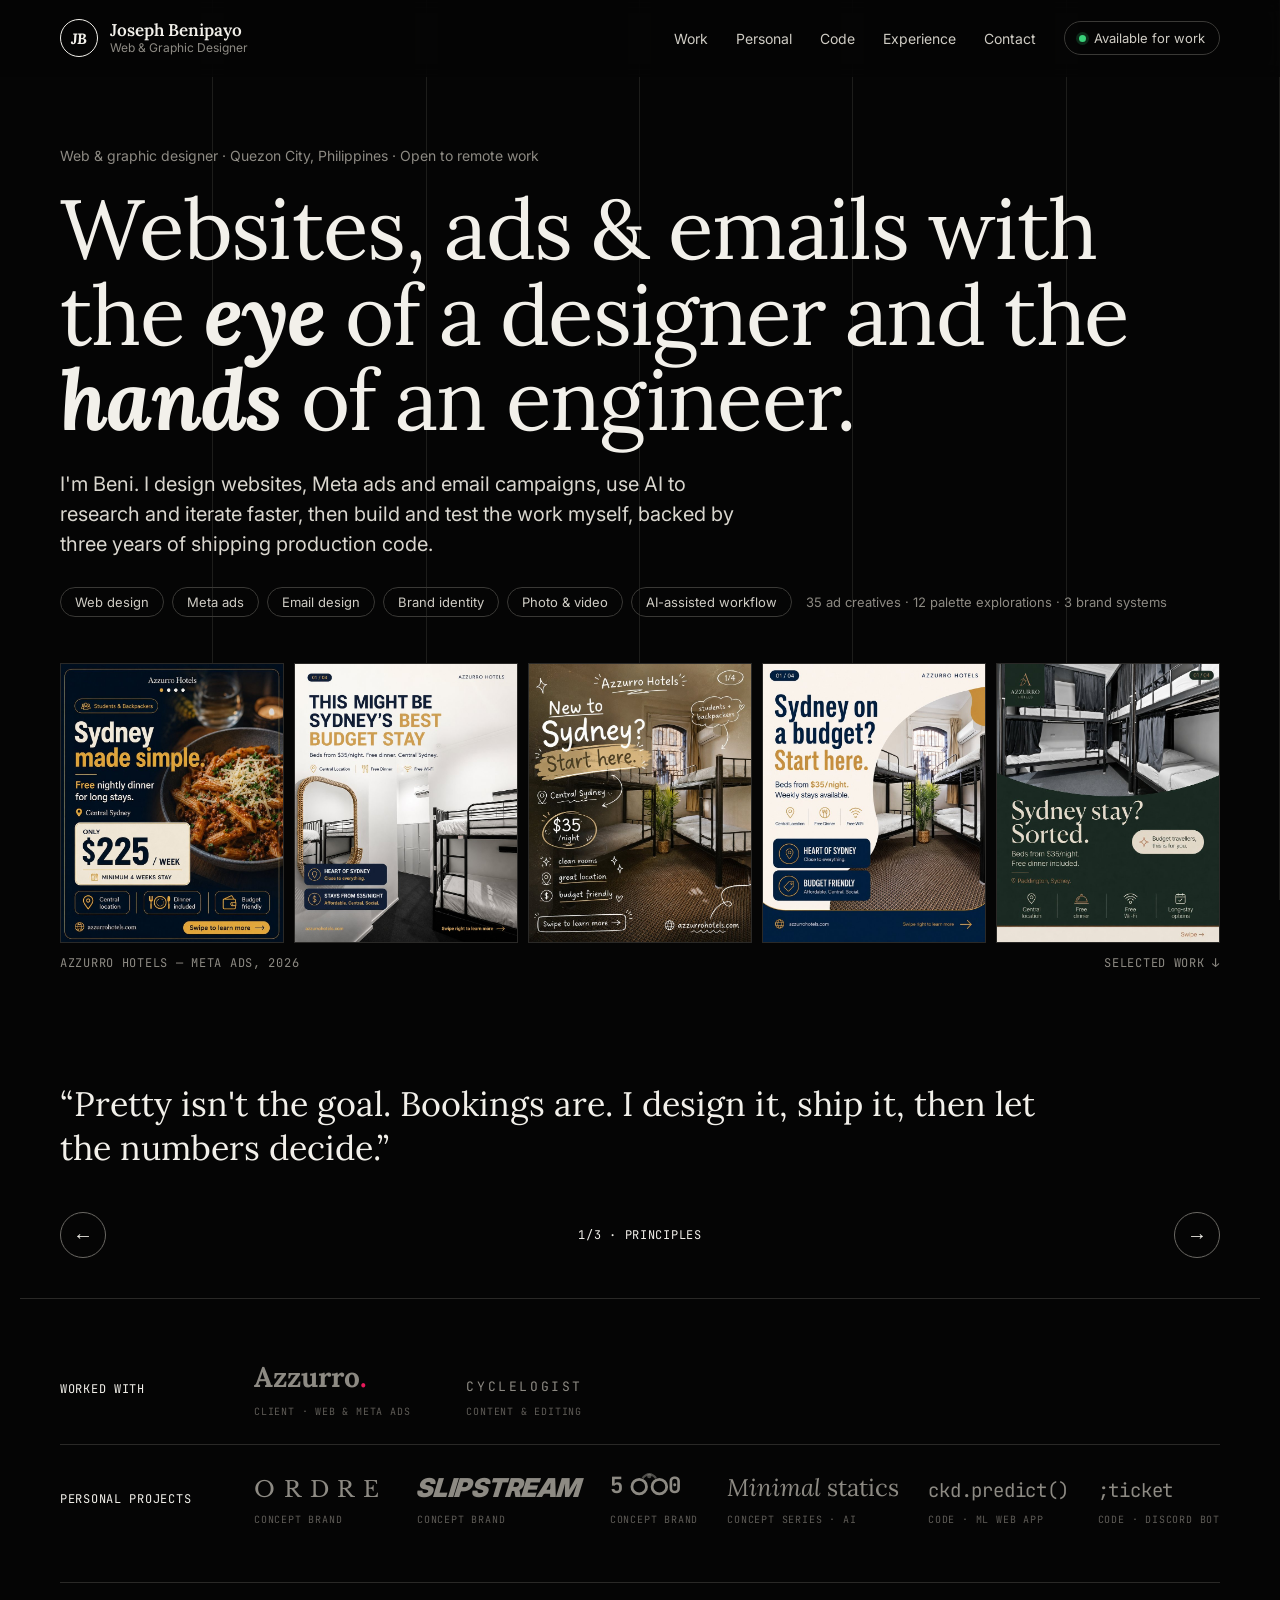
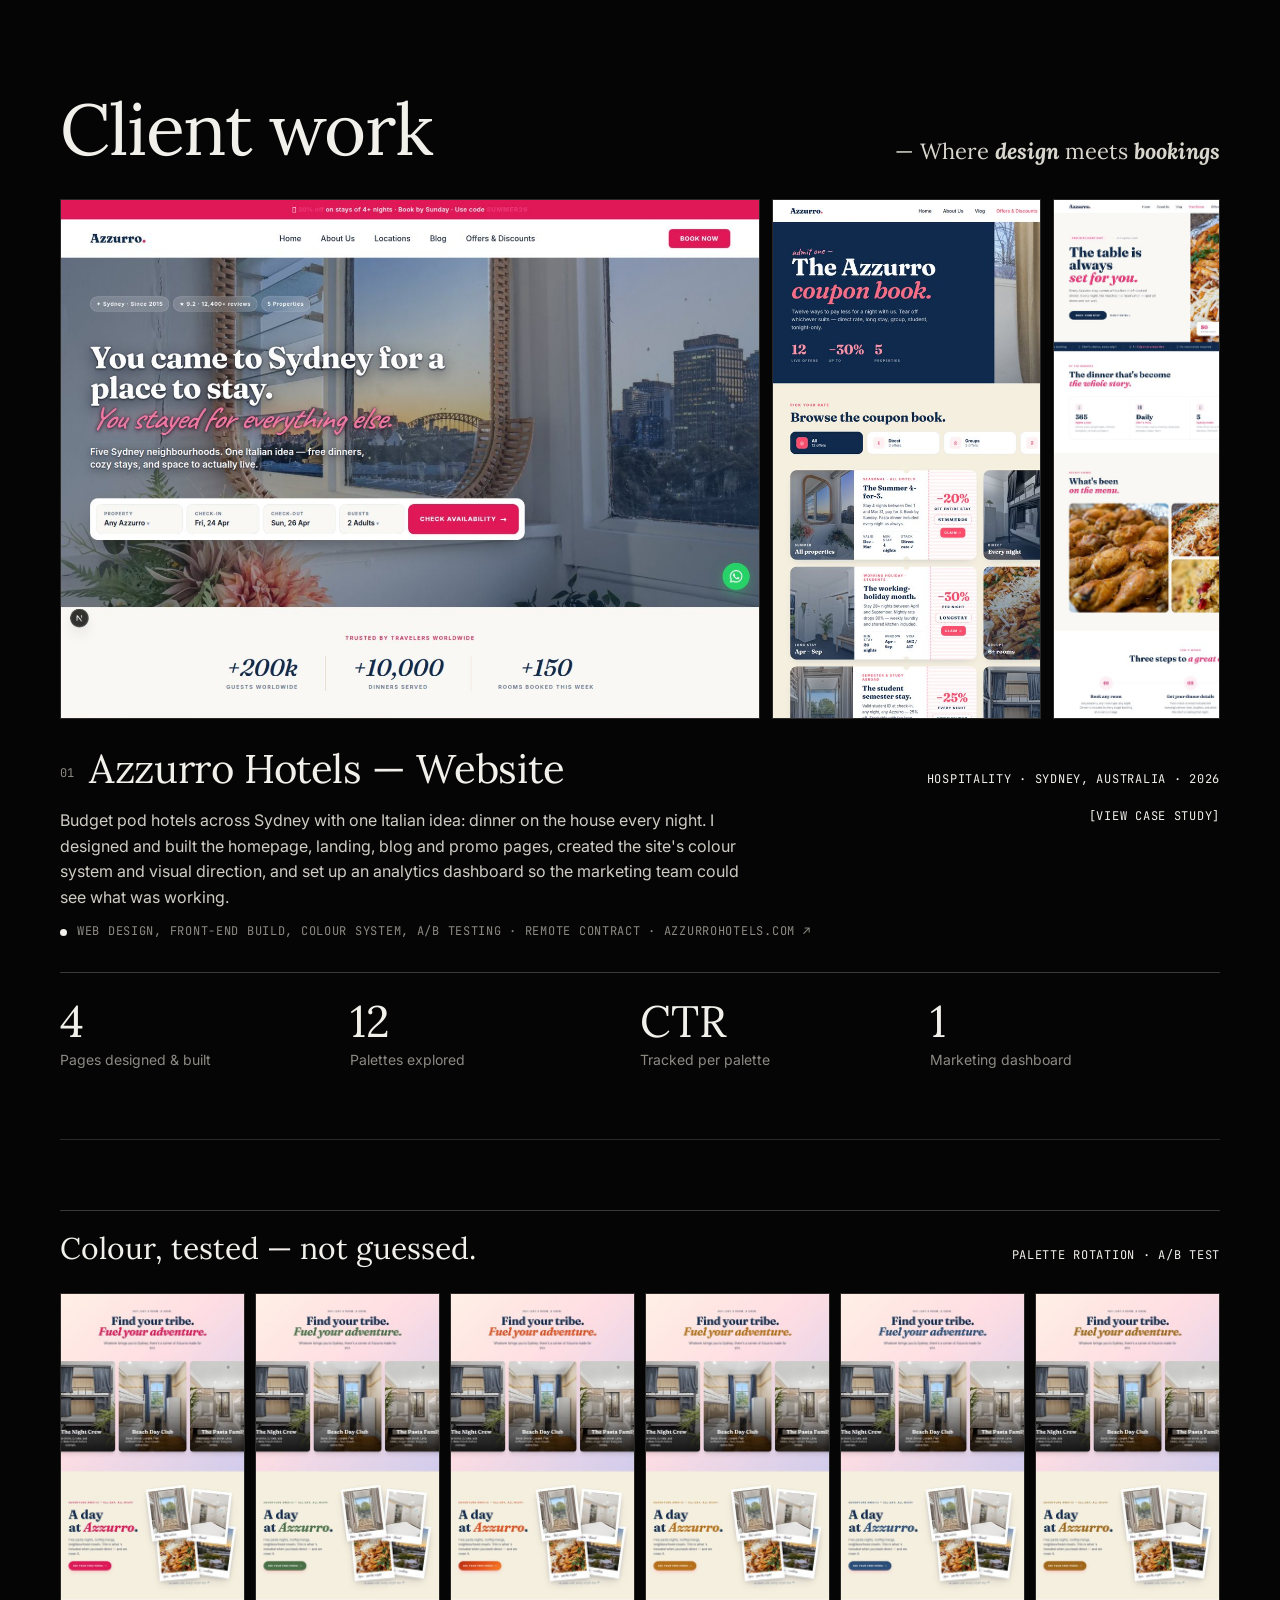
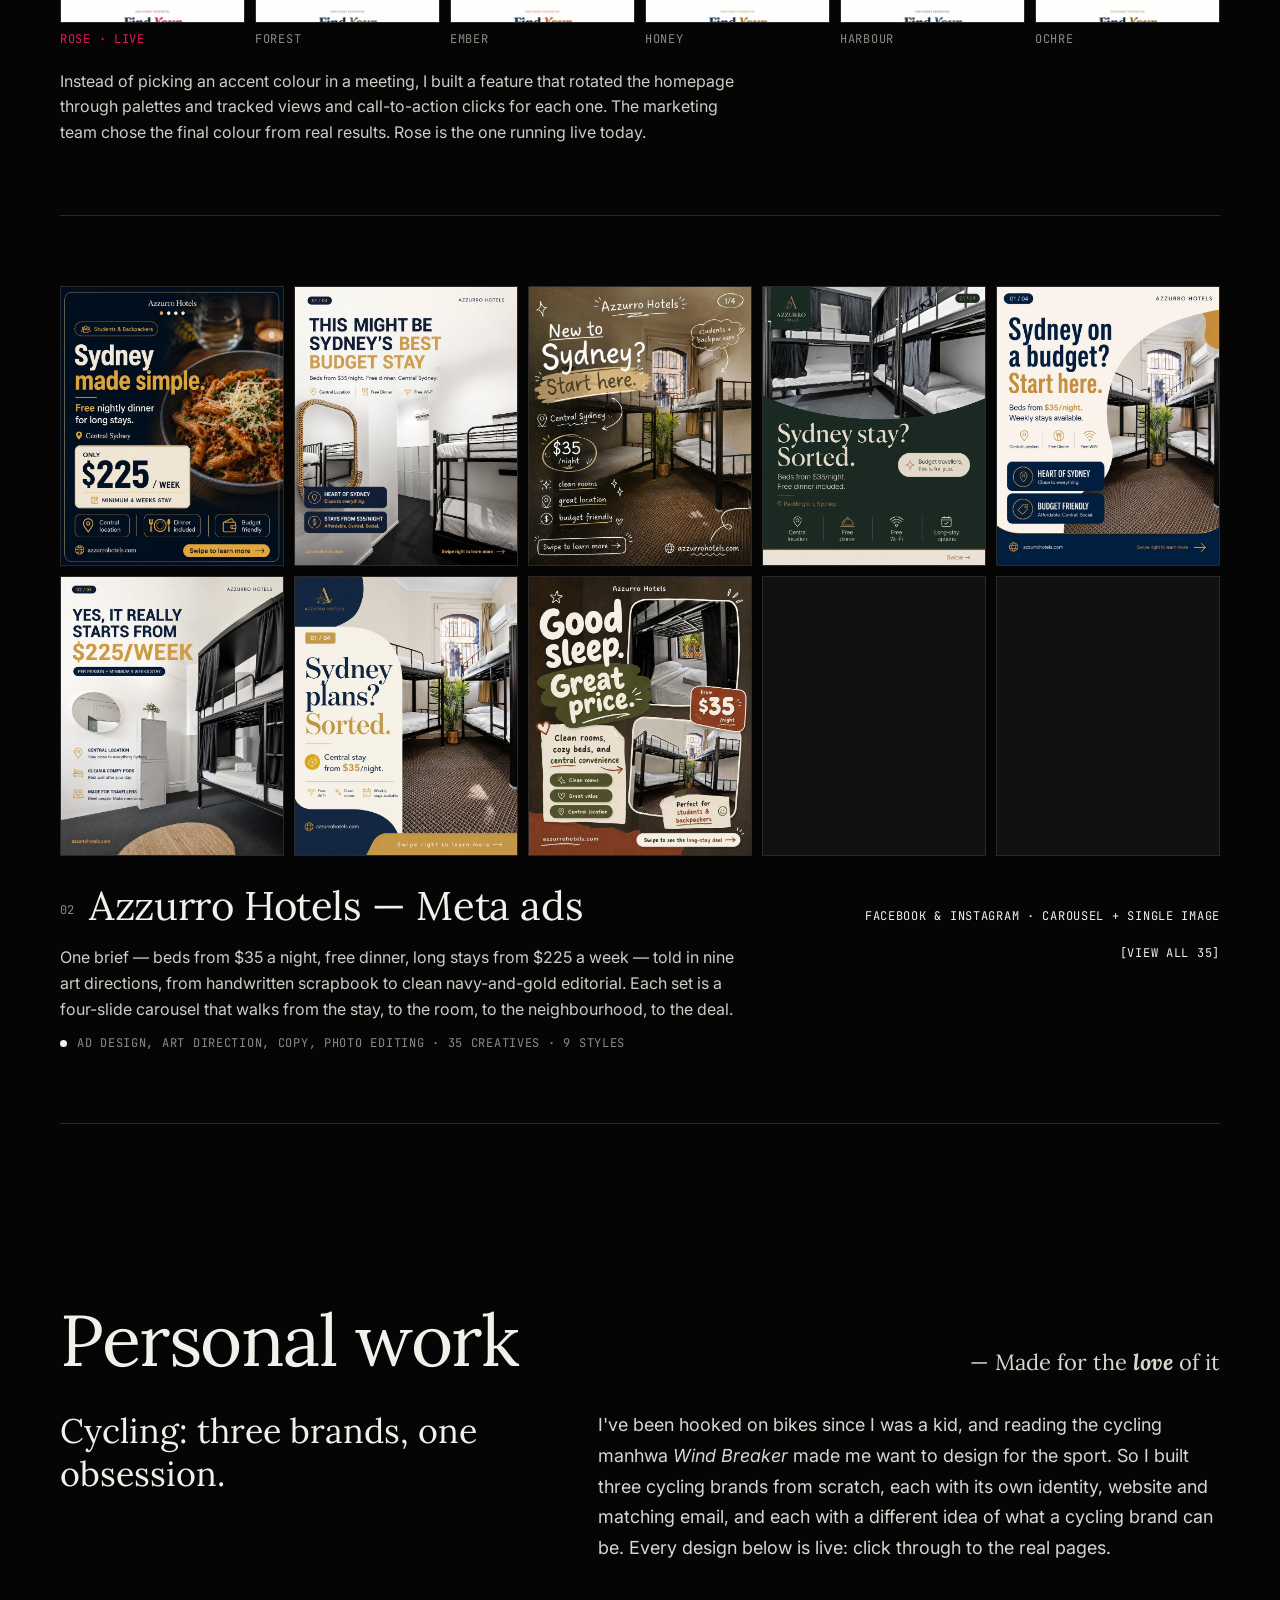
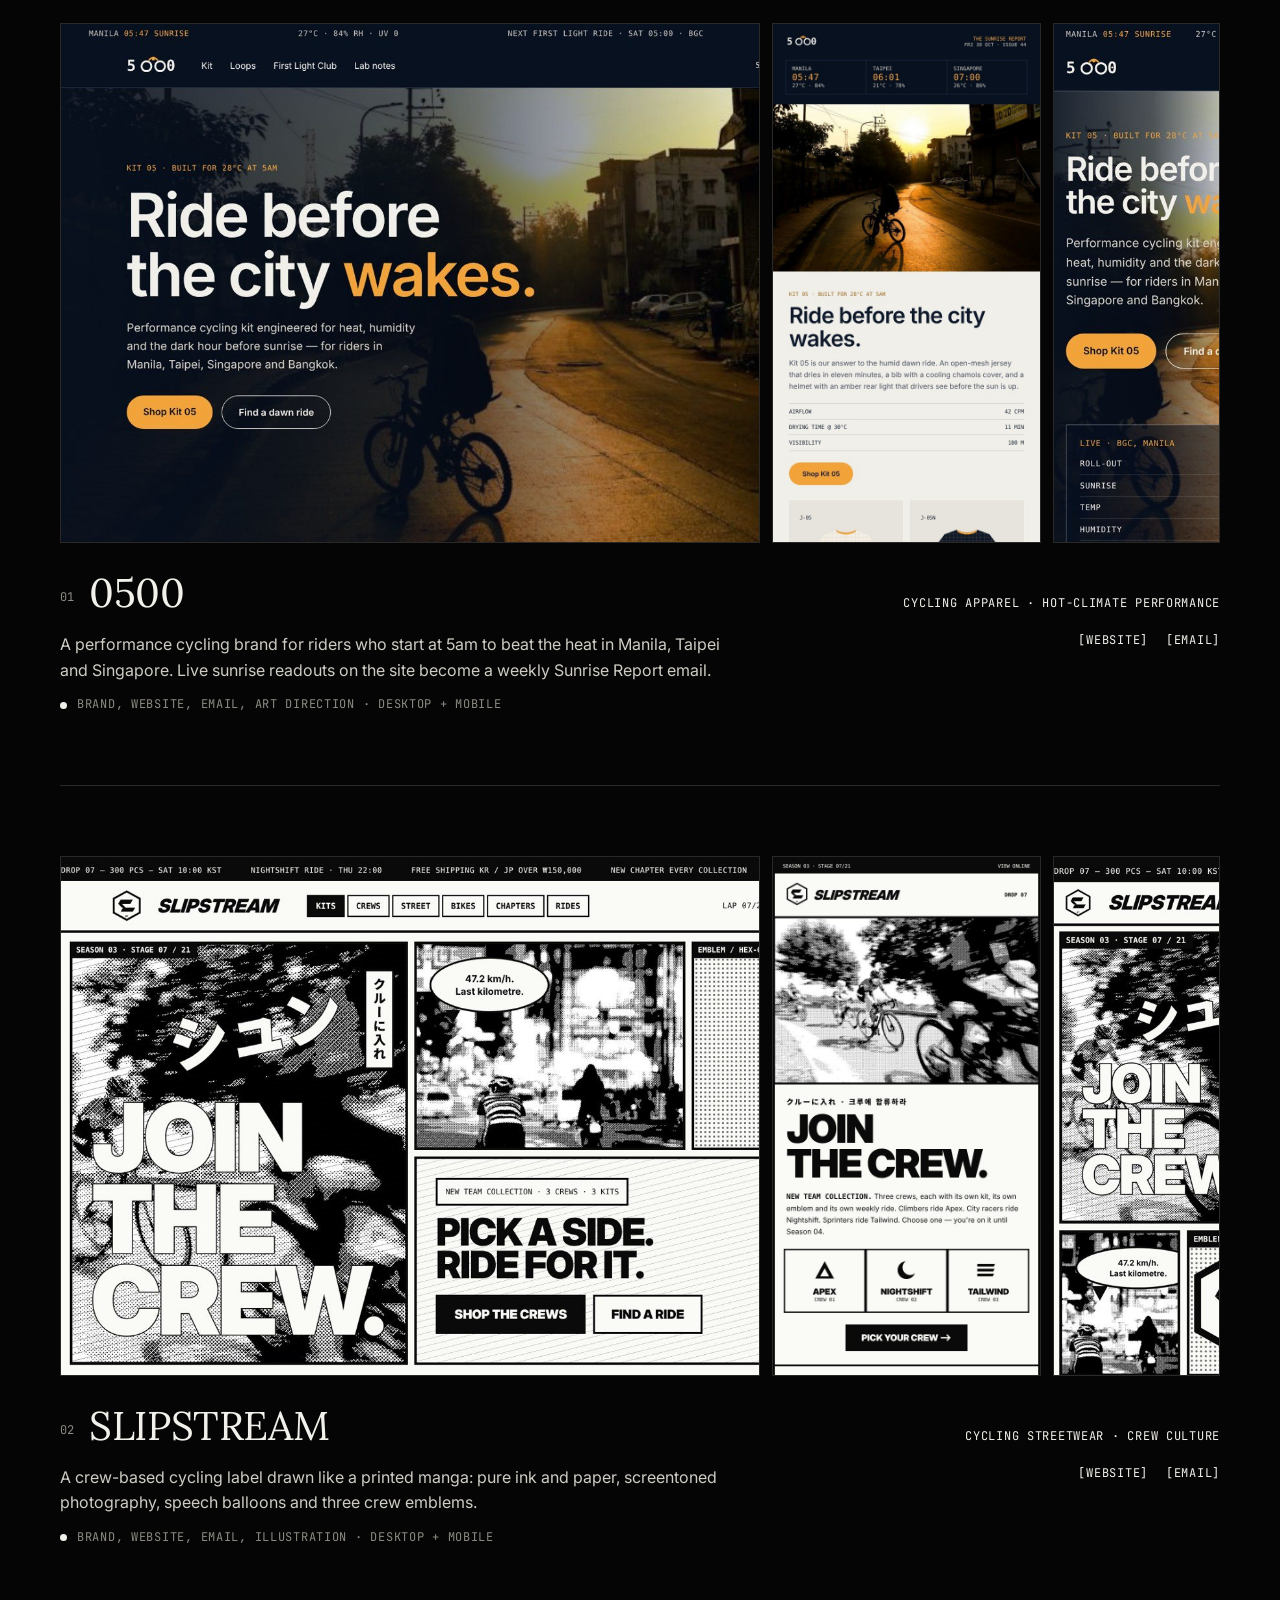
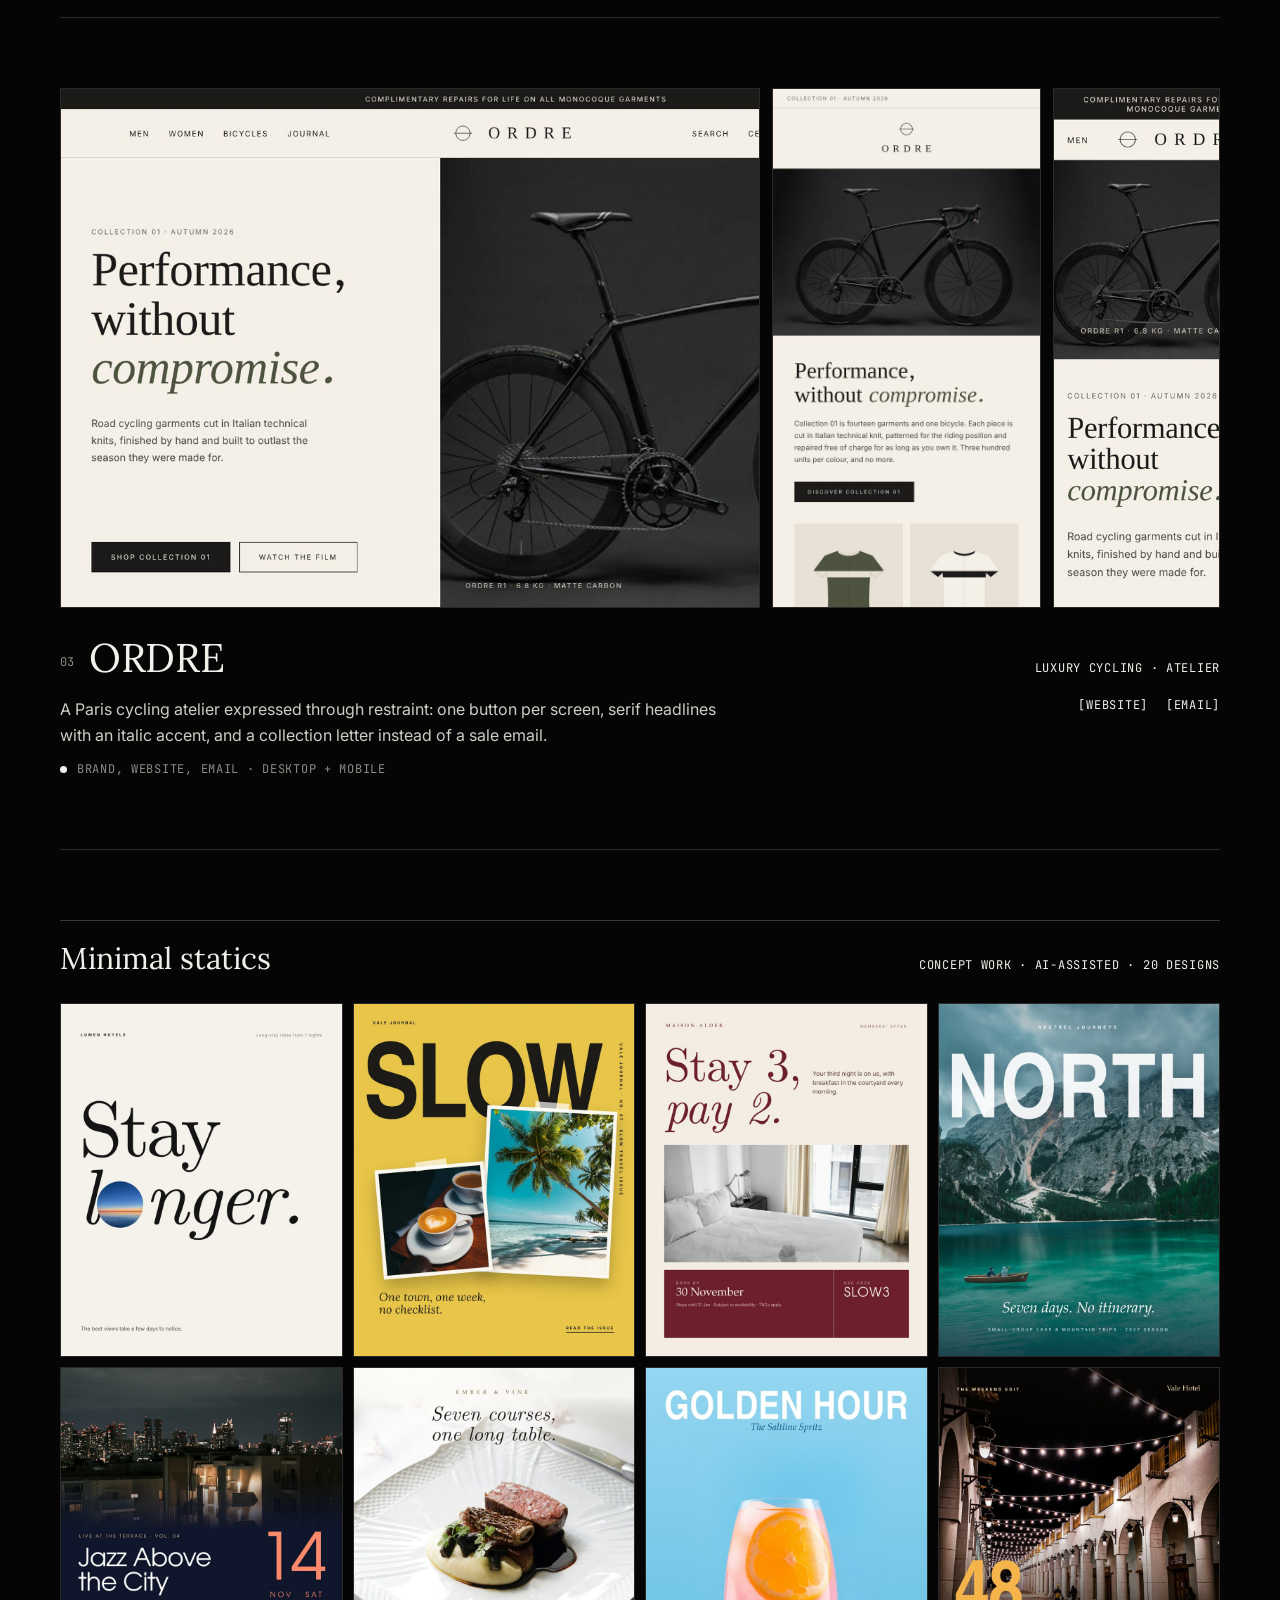
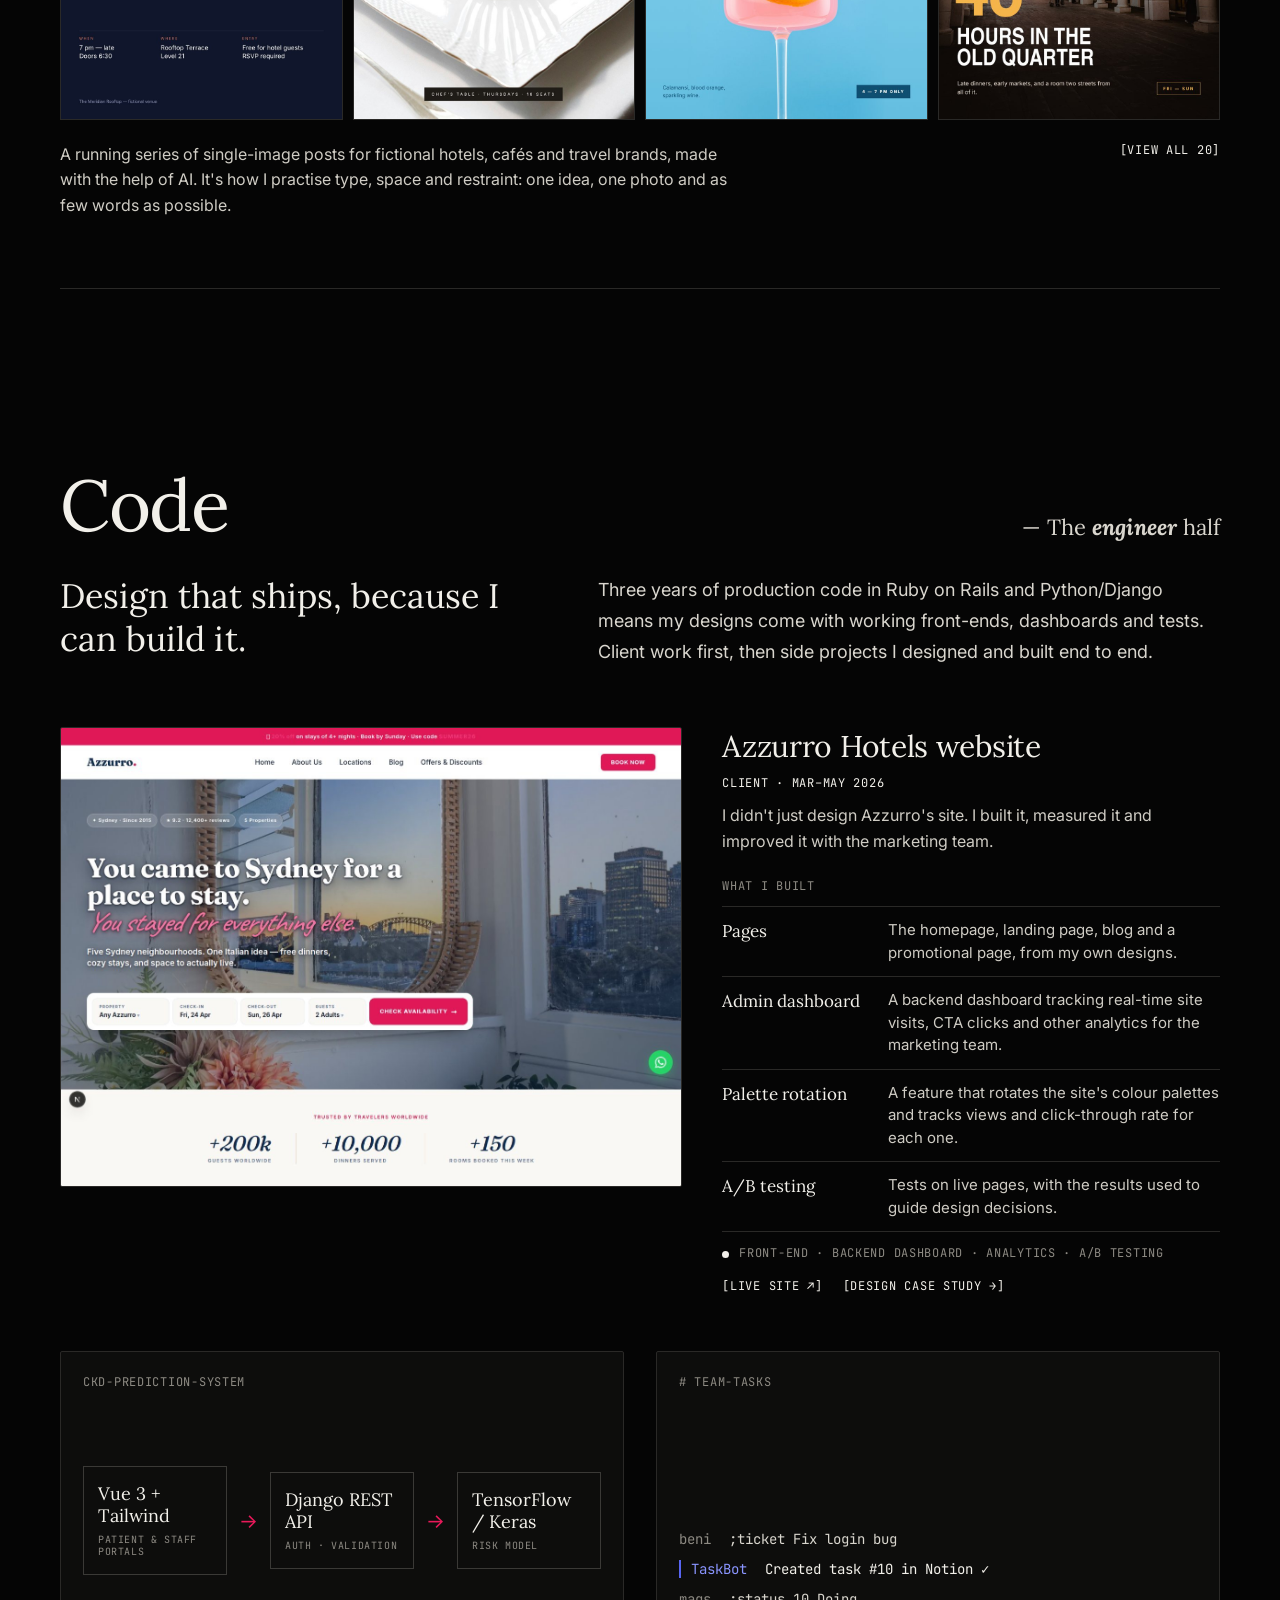
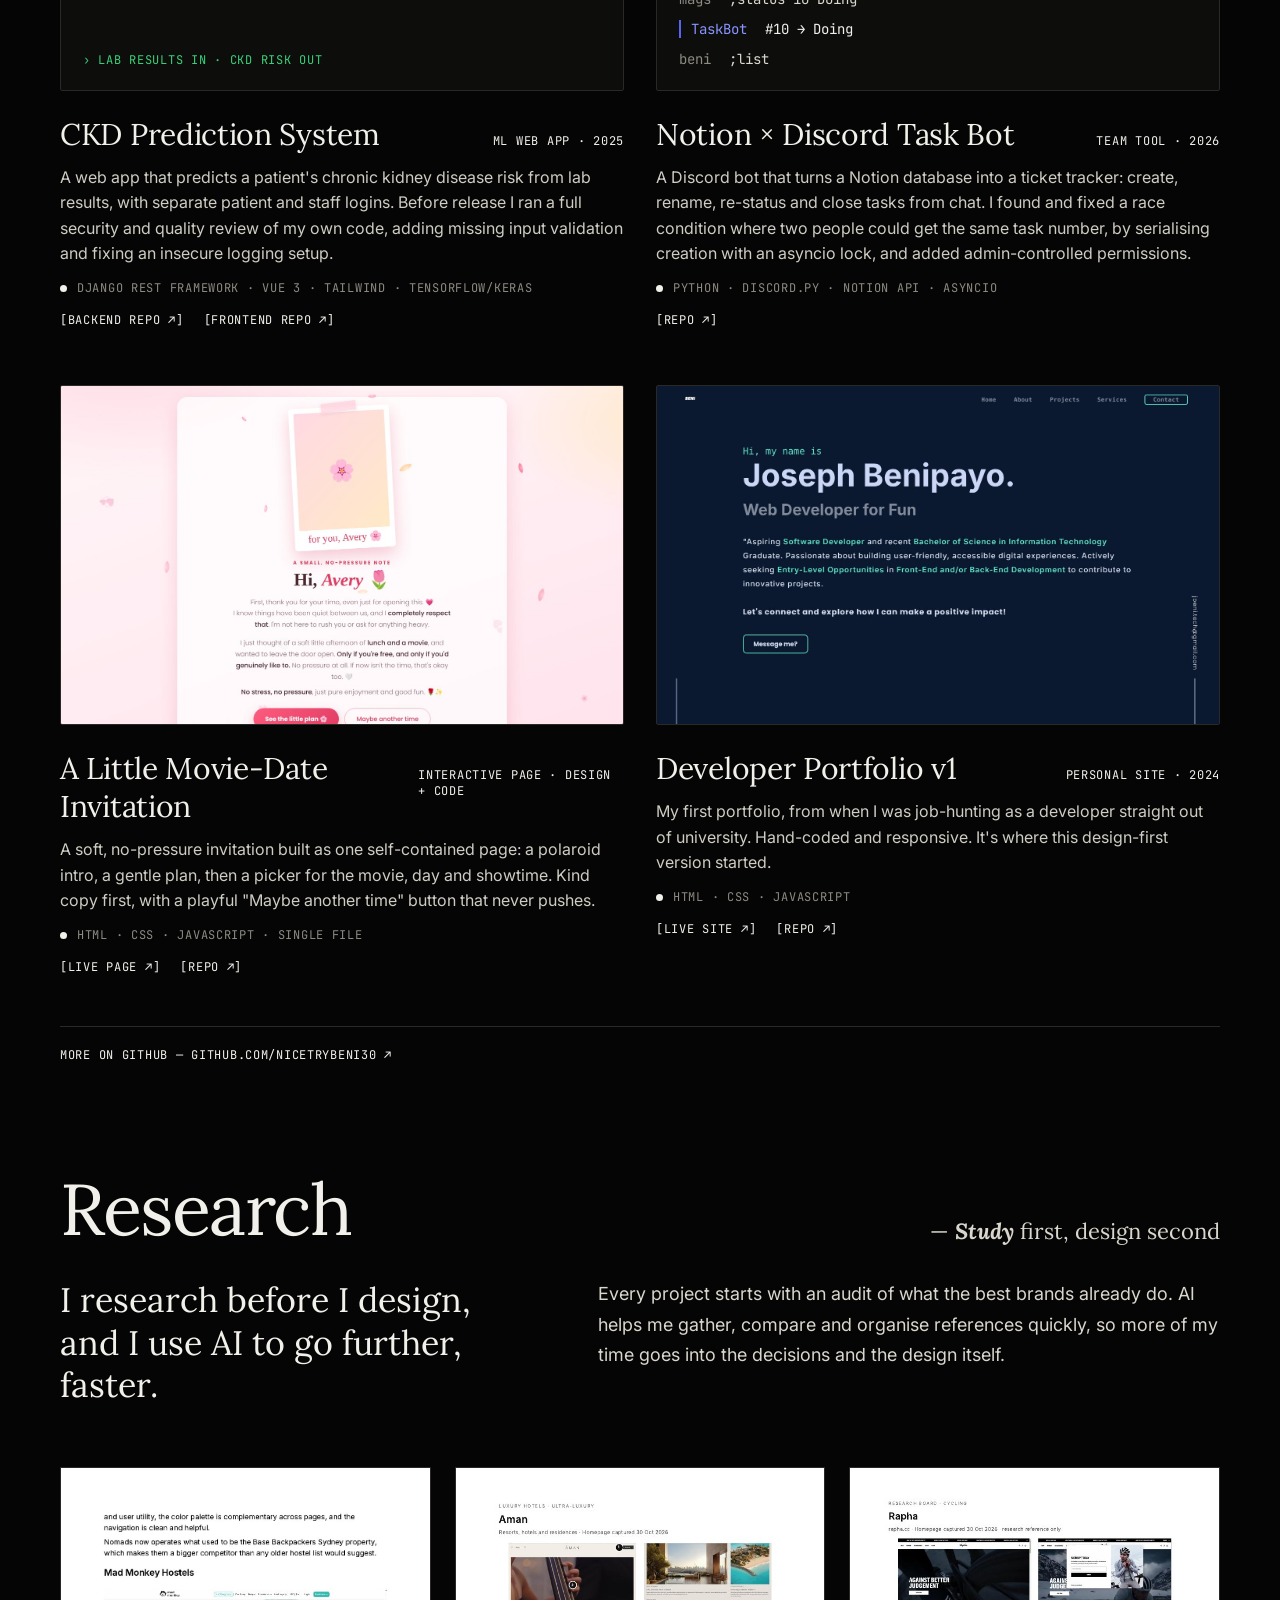
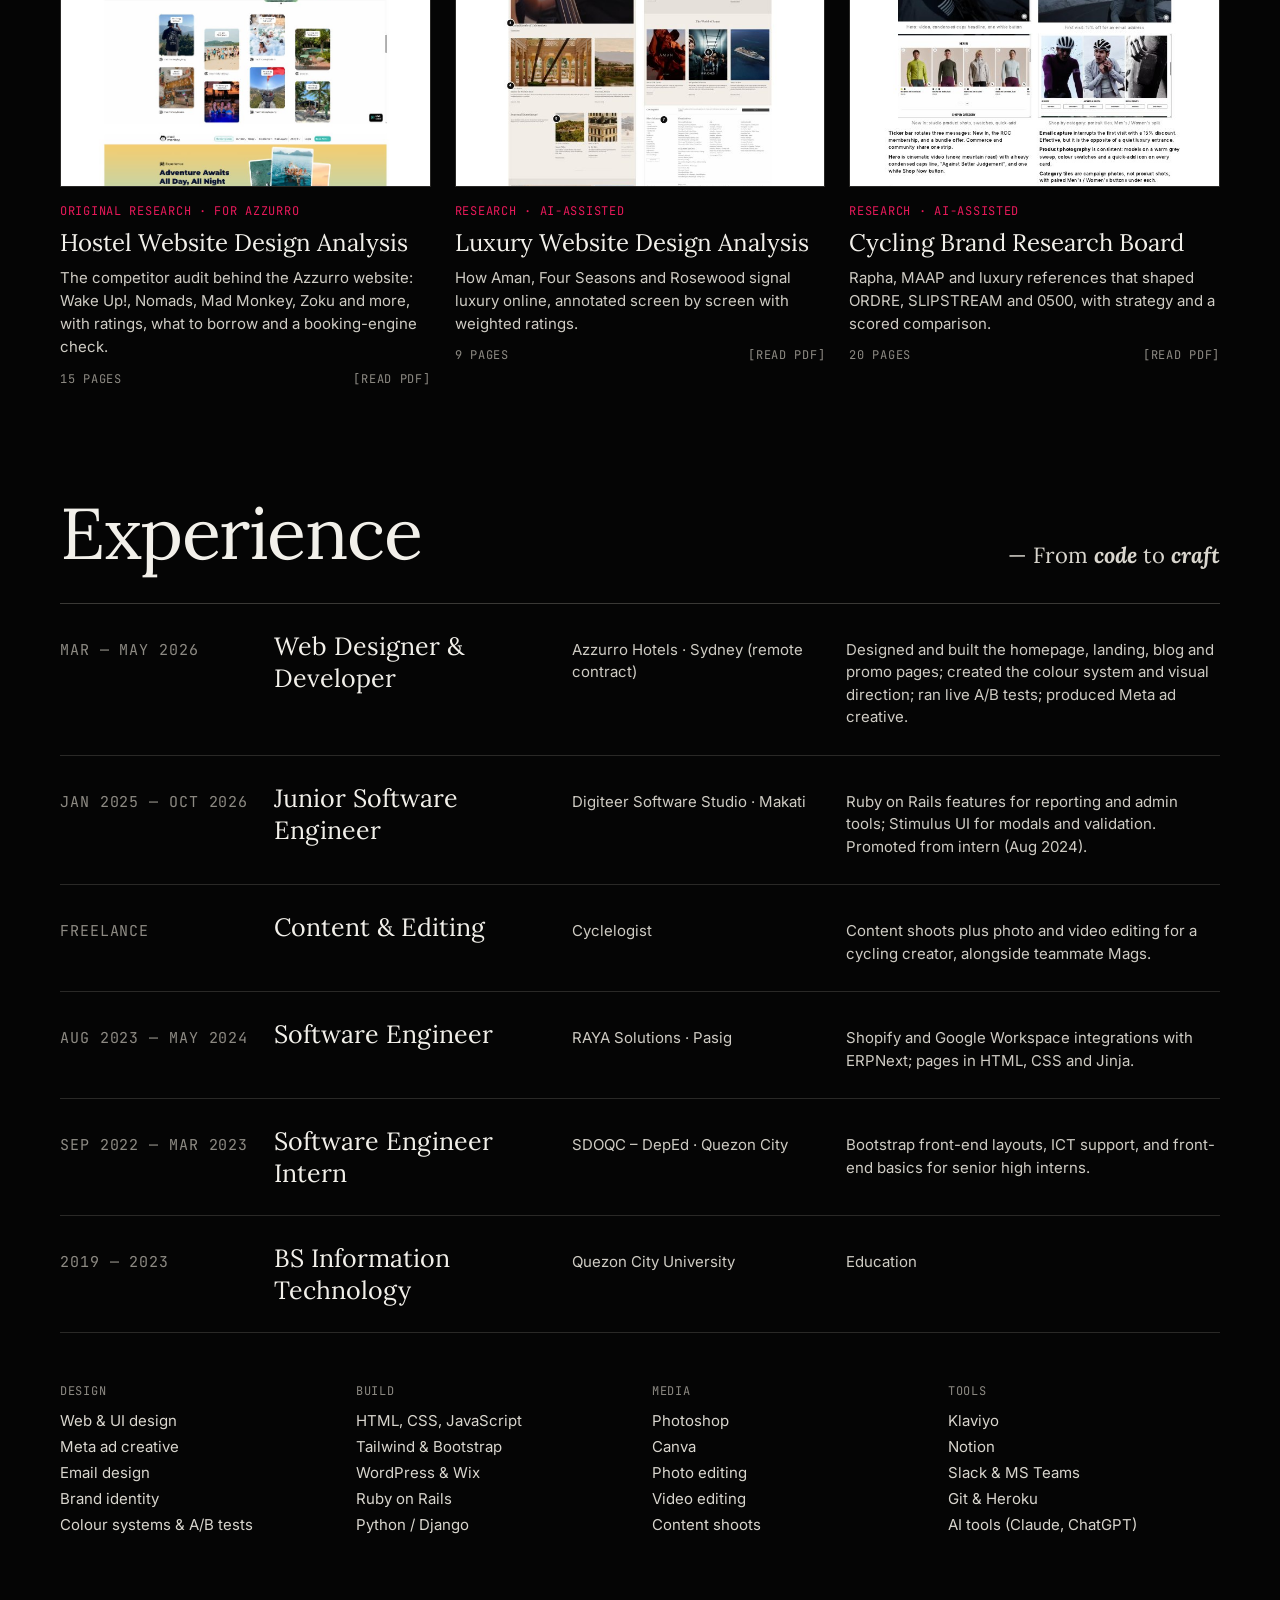
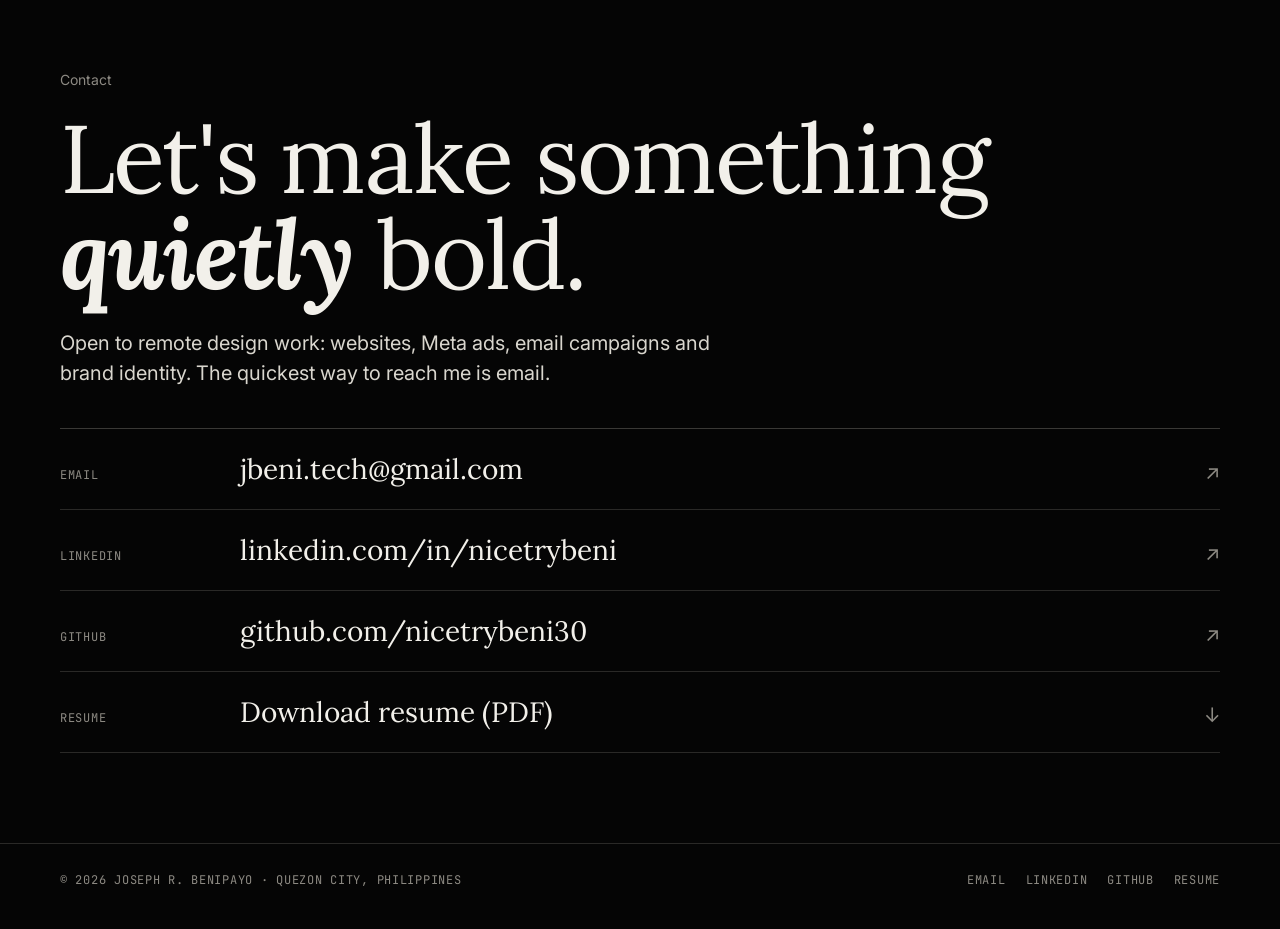
==== index.html @ f3b1b0a8 "Add Azzurro build work to the Code section Co-Authored-By: Claude Opus 5.5 <noreply@anthropic.com> C" ====
<!doctype html>
<html lang="en">
<head>
<meta charset="utf-8">
<meta name="viewport" content="width=device-width,initial-scale=1">
<title>Joseph Benipayo — Web & Graphic Designer</title>
<meta name="description" content="Joseph Benipayo — web and graphic designer in Quezon City. Websites, Meta ads and email design, built by an engineer.">
<meta property="og:title" content="Joseph Benipayo — Web & Graphic Designer">
<meta property="og:description" content="Joseph Benipayo — web and graphic designer in Quezon City. Websites, Meta ads and email design, built by an engineer.">
<meta property="og:image" content="assets/img/og-cover.jpg">
<meta name="theme-color" content="#050505">
<link rel="icon" href="assets/img/favicon.svg" type="image/svg+xml">
<link rel="preconnect" href="https://fonts.googleapis.com"><link rel="preconnect" href="https://fonts.gstatic.com" crossorigin><link href="https://fonts.googleapis.com/css2?family=Inter:wght@400;500;600;700;900&family=Lora:ital,wght@0,400;0,600;0,700;1,400;1,700&family=Libre+Baskerville&family=JetBrains+Mono:wght@400;700&display=swap" rel="stylesheet">
<link rel="stylesheet" href="assets/css/styles.css?v=4">
</head>
<body>
<a class="skip" href="#main">Skip to content</a>
<div class="grid-lines" aria-hidden="true"><i></i><i></i><i></i><i></i><i></i><i></i></div>
<header class="top"><div class="wrap nav">
<a class="brand" href="index.html" aria-label="Joseph Benipayo, home"><span class="mark">JB</span><span class="who"><b>Joseph Benipayo</b><span>Web &amp; Graphic Designer</span></span></a>
<nav aria-label="Main"><a href="index.html#work">Work</a><a href="index.html#personal">Personal</a><a href="index.html#code">Code</a><a href="index.html#experience">Experience</a><a href="index.html#contact">Contact</a><a class="avail" href="index.html#contact"><i></i>Available for work</a></nav>
</div></header>
<main id="main">
<section class="wrap hero"><div class="kicker">Web &amp; graphic designer · Quezon City, Philippines · Open to remote work</div>
<h1>Websites, ads &amp; emails with the <em class="b">eye</em> of a designer and the <em class="b">hands</em> of an engineer.</h1>
<p class="lead">I'm Beni. I design websites, Meta ads and email campaigns, use AI to research and iterate faster, then build and test the work myself, backed by three years of shipping production code.</p>
<div class="pills"><span>Web design</span><span>Meta ads</span><span>Email design</span><span>Brand identity</span><span>Photo &amp; video</span><span>AI-assisted workflow</span><small>35 ad creatives · 12 palette explorations · 3 brand systems</small></div>
<a class="strip5" href="work/azzurro.html" aria-label="See the Azzurro Hotels case study"><div class="frame r45"><img src="assets/img/azzurro/ads/night-01.jpg" alt="Azzurro Hotels Meta ad — Night navy carousel" loading="lazy" decoding="async"></div><div class="frame r45"><img src="assets/img/azzurro/ads/white-01.jpg" alt="Azzurro Hotels Meta ad — Bright white editorial" loading="lazy" decoding="async"></div><div class="frame r45"><img src="assets/img/azzurro/ads/sepia-01.jpg" alt="Azzurro Hotels Meta ad — Handwritten doodle" loading="lazy" decoding="async"></div><div class="frame r45"><img src="assets/img/azzurro/ads/navy2-01.jpg" alt="Azzurro Hotels Meta ad — Navy and gold" loading="lazy" decoding="async"></div><div class="frame r45"><img src="assets/img/azzurro/ads/green-01.jpg" alt="Azzurro Hotels Meta ad — Forest green and copper" loading="lazy" decoding="async"></div></a>
<div class="cap mono"><span>Azzurro Hotels — Meta ads, 2026</span><a class="link" href="#work">Selected work ↓</a></div></section>

<section class="wrap quote" aria-label="Design principles"><div class="slides"><p class="on">“Pretty isn't the goal. Bookings are. I design it, ship it, then let the numbers decide.”</p><p class="">“A brand should still be recognisable with the logo removed.”</p><p class="">“The website, the ad and the email are one design, not three.”</p></div>
<div class="ctl"><button class="circ prev" aria-label="Previous principle">←</button><span class="mono count">1/3 · Principles</span><button class="circ next" aria-label="Next principle">→</button></div></section>

<div class="wrap"><div class="logos-wrap">
<div class="lrow"><div class="mono logos-label">Worked with</div><div class="logos">
<a class="lg" href="#work"><span class="lg-azzurro">Azzurro<b>.</b></span><small class="mono">Client · Web &amp; Meta ads</small></a>
<a class="lg" href="#experience"><span class="lg-mono">CYCLELOGIST</span><small class="mono">Content &amp; editing</small></a></div></div>
<div class="lrow lrow-p"><div class="mono logos-label">Personal projects</div><div class="logos">
<a class="lg" href="projects/ordre-website.html"><span class="lg-ordre">ORDRE</span><small class="mono">Concept brand</small></a>
<a class="lg" href="projects/slipstream-website.html"><span class="lg-slip">SLIPSTREAM</span><small class="mono">Concept brand</small></a>
<a class="lg" href="projects/0500-website.html" aria-label="0500"><span><svg width="73" height="28" viewBox="0 0 130 50" role="img" aria-label="0500"><text x="0" y="40" font-family="JetBrains Mono, DejaVu Sans Mono, monospace" font-weight="700" font-size="40" fill="currentColor">5</text><circle cx="52" cy="28" r="13" fill="none" stroke="currentColor" stroke-width="5"/><circle cx="88" cy="28" r="13" fill="none" stroke="currentColor" stroke-width="5"/><path d="M58,13 Q70,-2 82,13" fill="none" stroke="currentColor" stroke-opacity=".55" stroke-width="4"/><circle cx="70" cy="9" r="4" fill="currentColor" fill-opacity=".55"/><text x="104" y="40" font-family="JetBrains Mono, DejaVu Sans Mono, monospace" font-weight="700" font-size="40" fill="currentColor">0</text></svg></span><small class="mono">Concept brand</small></a>
<a class="lg" href="work/statics.html"><span class="lg-serif"><i>Minimal</i> statics</span><small class="mono">Concept series · AI</small></a>
<a class="lg" href="#code"><span class="lg-code">ckd.predict()</span><small class="mono">Code · ML web app</small></a>
<a class="lg" href="#code"><span class="lg-code">;ticket</span><small class="mono">Code · Discord bot</small></a></div></div>
</div></div>

<section class="wrap"><div class="sec-head" id="work"><h2>Client work</h2><p>— Where <em class="b">design</em> meets <em class="b">bookings</em></p></div>
<article class="proj reveal"><div class="shots">
<a class="frame" href="work/azzurro.html"><img src="assets/img/home/az_home.jpg" alt="Azzurro Hotels homepage in the live rose palette" loading="lazy"></a>
<a class="frame" href="work/azzurro.html"><img src="assets/img/home/az_offers.jpg" alt="Azzurro coupon book page" loading="lazy"></a>
<a class="frame" href="work/azzurro.html"><img src="assets/img/home/az_dinner.jpg" alt="Azzurro free dinner page" loading="lazy"></a></div>
<div class="ptitle"><h3><small>01</small>Azzurro Hotels — Website</h3><span class="mono">Hospitality · Sydney, Australia · 2026</span></div>
<div class="pmeta"><p>Budget pod hotels across Sydney with one Italian idea: dinner on the house every night. I designed and built the homepage, landing, blog and promo pages, created the site's colour system and visual direction, and set up an analytics dashboard so the marketing team could see what was working.</p><a class="mono link" href="work/azzurro.html">[View case study]</a></div>
<div class="mono tags"><b></b>Web design, Front-end build, Colour system, A/B testing · Remote contract · <a class="link" href="https://www.azzurrohotels.com/" target="_blank" rel="noopener">azzurrohotels.com ↗</a></div>
<div class="facts"><div><b>4</b><span>Pages designed &amp; built</span></div><div><b>12</b><span>Palettes explored</span></div><div><b>CTR</b><span>Tracked per palette</span></div><div><b>1</b><span>Marketing dashboard</span></div></div></article>

<article class="proj reveal"><div class="sub-head"><h3>Colour, tested — not guessed.</h3><span class="mono">Palette rotation · A/B test</span></div>
<div class="pal"><figure><div class="frame"><img src="assets/img/home/pal_rose.jpg" alt="Azzurro homepage in the Rose · live palette" loading="lazy" decoding="async"></div><figcaption class="mono gal-cap live">Rose · live</figcaption></figure><figure><div class="frame"><img src="assets/img/home/pal_forest.jpg" alt="Azzurro homepage in the Forest palette" loading="lazy" decoding="async"></div><figcaption class="mono gal-cap">Forest</figcaption></figure><figure><div class="frame"><img src="assets/img/home/pal_ember.jpg" alt="Azzurro homepage in the Ember palette" loading="lazy" decoding="async"></div><figcaption class="mono gal-cap">Ember</figcaption></figure><figure><div class="frame"><img src="assets/img/home/pal_honey.jpg" alt="Azzurro homepage in the Honey palette" loading="lazy" decoding="async"></div><figcaption class="mono gal-cap">Honey</figcaption></figure><figure><div class="frame"><img src="assets/img/home/pal_harbour.jpg" alt="Azzurro homepage in the Harbour palette" loading="lazy" decoding="async"></div><figcaption class="mono gal-cap">Harbour</figcaption></figure><figure><div class="frame"><img src="assets/img/home/pal_ochre.jpg" alt="Azzurro homepage in the Ochre palette" loading="lazy" decoding="async"></div><figcaption class="mono gal-cap">Ochre</figcaption></figure></div>
<div class="pmeta" style="margin-top:22px"><p>Instead of picking an accent colour in a meeting, I built a feature that rotated the homepage through palettes and tracked views and call-to-action clicks for each one. The marketing team chose the final colour from real results. Rose is the one running live today.</p></div></article>

<article class="proj reveal"><div class="ads"><div class="frame r45"><img src="assets/img/azzurro/ads/night-01.jpg" alt="Azzurro Hotels Meta ad" loading="lazy" decoding="async"></div><div class="frame r45"><img src="assets/img/azzurro/ads/white-01.jpg" alt="Azzurro Hotels Meta ad" loading="lazy" decoding="async"></div><div class="frame r45"><img src="assets/img/azzurro/ads/sepia-01.jpg" alt="Azzurro Hotels Meta ad" loading="lazy" decoding="async"></div><div class="frame r45"><img src="assets/img/azzurro/ads/green-01.jpg" alt="Azzurro Hotels Meta ad" loading="lazy" decoding="async"></div><div class="frame r45"><img src="assets/img/azzurro/ads/navy2-01.jpg" alt="Azzurro Hotels Meta ad" loading="lazy" decoding="async"></div><div class="frame r45"><img src="assets/img/azzurro/ads/white-02.jpg" alt="Azzurro Hotels Meta ad" loading="lazy" decoding="async"></div><div class="frame r45"><img src="assets/img/azzurro/ads/navy-01.jpg" alt="Azzurro Hotels Meta ad" loading="lazy" decoding="async"></div><div class="frame r45"><img src="assets/img/azzurro/ads/olive-01.jpg" alt="Azzurro Hotels Meta ad" loading="lazy" decoding="async"></div><div class="frame r45"><img src="assets/img/azzurro/ads/navy2-02.jpg" alt="Azzurro Hotels Meta ad" loading="lazy" decoding="async"></div><div class="frame r45"><img src="assets/img/azzurro/ads/night-02.jpg" alt="Azzurro Hotels Meta ad" loading="lazy" decoding="async"></div></div>
<div class="ptitle"><h3><small>02</small>Azzurro Hotels — Meta ads</h3><span class="mono">Facebook &amp; Instagram · Carousel + single image</span></div>
<div class="pmeta"><p>One brief — beds from $35 a night, free dinner, long stays from $225 a week — told in nine art directions, from handwritten scrapbook to clean navy-and-gold editorial. Each set is a four-slide carousel that walks from the stay, to the room, to the neighbourhood, to the deal.</p><a class="mono link" href="work/azzurro.html#ads">[View all 35]</a></div>
<div class="mono tags"><b></b>Ad design, Art direction, Copy, Photo editing · 35 creatives · 9 styles</div></article></section>

<section class="wrap"><div class="sec-head" id="personal"><h2>Personal work</h2><p>— Made for the <em class="b">love</em> of it</p></div>
<div class="story reveal"><p class="big">Cycling: three brands, one obsession.</p><p>I've been hooked on bikes since I was a kid, and reading the cycling manhwa <i>Wind Breaker</i> made me want to design for the sport. So I built three cycling brands from scratch, each with its own identity, website and matching email, and each with a different idea of what a cycling brand can be. Every design below is live: click through to the real pages.</p></div>
<article class="proj reveal"><div class="shots">
<a class="frame" href="projects/0500-website.html" aria-label="0500 website"><img src="assets/img/cycling/o500_web.jpg" alt="0500 website homepage" loading="lazy"></a>
<a class="frame" href="projects/0500-email.html" aria-label="0500 email"><img src="assets/img/cycling/o500_email.jpg" alt="0500 campaign email" loading="lazy"></a>
<a class="frame" href="projects/0500-website.html" aria-label="0500 mobile"><img src="assets/img/cycling/o500_mobile.jpg" alt="0500 mobile homepage" loading="lazy"></a></div>
<div class="ptitle"><h3><small>01</small>0500</h3><span class="mono">Cycling apparel · Hot-climate performance</span></div>
<div class="pmeta"><p>A performance cycling brand for riders who start at 5am to beat the heat in Manila, Taipei and Singapore. Live sunrise readouts on the site become a weekly Sunrise Report email.</p><span class="mono" style="display:flex;gap:18px"><a class="link" href="projects/0500-website.html">[Website]</a><a class="link" href="projects/0500-email.html">[Email]</a></span></div>
<div class="mono tags"><b></b>Brand, website, email, art direction · Desktop + mobile</div></article><article class="proj reveal"><div class="shots">
<a class="frame" href="projects/slipstream-website.html" aria-label="SLIPSTREAM website"><img src="assets/img/cycling/slip_web.jpg" alt="SLIPSTREAM website homepage" loading="lazy"></a>
<a class="frame" href="projects/slipstream-email.html" aria-label="SLIPSTREAM email"><img src="assets/img/cycling/slip_email.jpg" alt="SLIPSTREAM campaign email" loading="lazy"></a>
<a class="frame" href="projects/slipstream-website.html" aria-label="SLIPSTREAM mobile"><img src="assets/img/cycling/slip_mobile.jpg" alt="SLIPSTREAM mobile homepage" loading="lazy"></a></div>
<div class="ptitle"><h3><small>02</small>SLIPSTREAM</h3><span class="mono">Cycling streetwear · Crew culture</span></div>
<div class="pmeta"><p>A crew-based cycling label drawn like a printed manga: pure ink and paper, screentoned photography, speech balloons and three crew emblems.</p><span class="mono" style="display:flex;gap:18px"><a class="link" href="projects/slipstream-website.html">[Website]</a><a class="link" href="projects/slipstream-email.html">[Email]</a></span></div>
<div class="mono tags"><b></b>Brand, website, email, illustration · Desktop + mobile</div></article><article class="proj reveal"><div class="shots">
<a class="frame" href="projects/ordre-website.html" aria-label="ORDRE website"><img src="assets/img/cycling/ordre_web.jpg" alt="ORDRE website homepage" loading="lazy"></a>
<a class="frame" href="projects/ordre-email.html" aria-label="ORDRE email"><img src="assets/img/cycling/ordre_email.jpg" alt="ORDRE campaign email" loading="lazy"></a>
<a class="frame" href="projects/ordre-website.html" aria-label="ORDRE mobile"><img src="assets/img/cycling/ordre_mobile.jpg" alt="ORDRE mobile homepage" loading="lazy"></a></div>
<div class="ptitle"><h3><small>03</small>ORDRE</h3><span class="mono">Luxury cycling · Atelier</span></div>
<div class="pmeta"><p>A Paris cycling atelier expressed through restraint: one button per screen, serif headlines with an italic accent, and a collection letter instead of a sale email.</p><span class="mono" style="display:flex;gap:18px"><a class="link" href="projects/ordre-website.html">[Website]</a><a class="link" href="projects/ordre-email.html">[Email]</a></span></div>
<div class="mono tags"><b></b>Brand, website, email · Desktop + mobile</div></article>
<article class="proj reveal"><div class="sub-head"><h3>Minimal statics</h3><span class="mono">Concept work · AI-assisted · 20 designs</span></div>
<div class="statics"><div class="frame r45"><img src="assets/img/statics/02-lumen-stay-longer.jpg" alt="Concept static — Lumen Hotels — Stay longer" loading="lazy" decoding="async"></div><div class="frame r45"><img src="assets/img/statics/01-vale-slow.jpg" alt="Concept static — Vale Journal — Slow" loading="lazy" decoding="async"></div><div class="frame r45"><img src="assets/img/statics/06-maison-alder-stay3.jpg" alt="Concept static — Maison Alder — Stay 3, pay 2" loading="lazy" decoding="async"></div><div class="frame r45"><img src="assets/img/statics/15-kestrel-north.jpg" alt="Concept static — Kestrel Journeys — North" loading="lazy" decoding="async"></div><div class="frame r45"><img src="assets/img/statics/10-meridian-jazz.jpg" alt="Concept static — The Meridian — Jazz Above the City" loading="lazy" decoding="async"></div><div class="frame r45"><img src="assets/img/statics/14-ember-vine-chefs-table.jpg" alt="Concept static — Ember & Vine — Chef's table" loading="lazy" decoding="async"></div><div class="frame r45"><img src="assets/img/statics/07-saltline-golden-hour.jpg" alt="Concept static — Saltline — Golden hour" loading="lazy" decoding="async"></div><div class="frame r45"><img src="assets/img/statics/17-vale-48-hours.jpg" alt="Concept static — Vale Hotel — 48 hours" loading="lazy" decoding="async"></div></div>
<div class="pmeta" style="margin-top:22px"><p>A running series of single-image posts for fictional hotels, cafés and travel brands, made with the help of AI. It's how I practise type, space and restraint: one idea, one photo and as few words as possible.</p><a class="mono link" href="work/statics.html">[View all 20]</a></div></article>

</section>

<section class="wrap"><div class="sec-head" id="code"><h2>Code</h2><p>— The <em class="b">engineer</em> half</p></div>
<div class="story reveal"><p class="big">Design that ships, because I can build it.</p><p>Three years of production code in Ruby on Rails and Python/Django means my designs come with working front-ends, dashboards and tests. Client work first, then side projects I designed and built end to end.</p></div>
<div class="code-grid">
<article class="ccard cfeat reveal"><a class="frame cshot" href="work/azzurro.html"><img src="assets/img/home/az_home.jpg" alt="Azzurro Hotels homepage, built and designed by Beni" loading="lazy"></a>
<div class="cfeat-body"><div class="ptitle"><h3>Azzurro Hotels website</h3><span class="mono">Client · Mar–May 2026</span></div>
<p class="cdesc">I didn't just design Azzurro's site. I built it, measured it and improved it with the marketing team.</p>
<div class="mono built-h">What I built</div>
<ul class="built">
<li><b>Pages</b>The homepage, landing page, blog and a promotional page, from my own designs.</li>
<li><b>Admin dashboard</b>A backend dashboard tracking real-time site visits, CTA clicks and other analytics for the marketing team.</li>
<li><b>Palette rotation</b>A feature that rotates the site's colour palettes and tracks views and click-through rate for each one.</li>
<li><b>A/B testing</b>Tests on live pages, with the results used to guide design decisions.</li>
</ul>
<div class="mono tags"><b></b>Front-end · Backend dashboard · Analytics · A/B testing</div>
<div class="mono clinks"><a class="link" href="https://www.azzurrohotels.com/" target="_blank" rel="noopener">[Live site ↗]</a><a class="link" href="work/azzurro.html">[Design case study →]</a></div></div></article>
<article class="ccard reveal"><div class="cvis cvis-ckd" aria-hidden="true">
<div class="mono cv-top">ckd-prediction-system</div>
<div class="flow"><span>Vue 3 + Tailwind<small>patient &amp; staff portals</small></span><i>→</i><span>Django REST API<small>auth · validation</small></span><i>→</i><span>TensorFlow / Keras<small>risk model</small></span></div>
<div class="mono cv-out">› lab results in · CKD risk out</div></div>
<div class="ptitle"><h3>CKD Prediction System</h3><span class="mono">ML web app · 2025</span></div>
<p class="cdesc">A web app that predicts a patient's chronic kidney disease risk from lab results, with separate patient and staff logins. Before release I ran a full security and quality review of my own code, adding missing input validation and fixing an insecure logging setup.</p>
<div class="mono tags"><b></b>Django REST Framework · Vue 3 · Tailwind · TensorFlow/Keras</div>
<div class="mono clinks"><a class="link" href="https://github.com/nicetrybeni30/ckd-backend" target="_blank" rel="noopener">[Backend repo ↗]</a><a class="link" href="https://github.com/nicetrybeni30/ckd-frontend" target="_blank" rel="noopener">[Frontend repo ↗]</a></div></article>

<article class="ccard reveal"><div class="cvis cvis-bot" aria-hidden="true">
<div class="mono cv-top"># team-tasks</div>
<div class="chat"><p><b>beni</b> ;ticket Fix login bug</p><p class="botmsg"><b>TaskBot</b> Created task #10 in Notion ✓</p><p><b>mags</b> ;status 10 Doing</p><p class="botmsg"><b>TaskBot</b> #10 → Doing</p><p><b>beni</b> ;list</p></div></div>
<div class="ptitle"><h3>Notion × Discord Task Bot</h3><span class="mono">Team tool · 2026</span></div>
<p class="cdesc">A Discord bot that turns a Notion database into a ticket tracker: create, rename, re-status and close tasks from chat. I found and fixed a race condition where two people could get the same task number, by serialising creation with an asyncio lock, and added admin-controlled permissions.</p>
<div class="mono tags"><b></b>Python · discord.py · Notion API · asyncio</div>
<div class="mono clinks"><a class="link" href="https://github.com/nicetrybeni30/Notion-Discord-Bot" target="_blank" rel="noopener">[Repo ↗]</a></div></article>

<article class="ccard reveal"><a class="frame cshot" href="https://nicetrybeni30.github.io/movie-invitation/" target="_blank" rel="noopener"><img src="assets/img/home/code-invite.jpg" alt="Movie-date invitation single-page site" loading="lazy"></a>
<div class="ptitle"><h3>A Little Movie-Date Invitation</h3><span class="mono">Interactive page · design + code</span></div>
<p class="cdesc">A soft, no-pressure invitation built as one self-contained page: a polaroid intro, a gentle plan, then a picker for the movie, day and showtime. Kind copy first, with a playful "Maybe another time" button that never pushes.</p>
<div class="mono tags"><b></b>HTML · CSS · JavaScript · Single file</div>
<div class="mono clinks"><a class="link" href="https://nicetrybeni30.github.io/movie-invitation/" target="_blank" rel="noopener">[Live page ↗]</a><a class="link" href="https://github.com/nicetrybeni30/movie-invitation" target="_blank" rel="noopener">[Repo ↗]</a></div></article>

<article class="ccard reveal"><a class="frame cshot" href="https://nicetrybeni30.github.io/Portfolio/" target="_blank" rel="noopener"><img src="assets/img/home/code-portfolio-v1.jpg" alt="Developer portfolio, first version" loading="lazy"></a>
<div class="ptitle"><h3>Developer Portfolio v1</h3><span class="mono">Personal site · 2024</span></div>
<p class="cdesc">My first portfolio, from when I was job-hunting as a developer straight out of university. Hand-coded and responsive. It's where this design-first version started.</p>
<div class="mono tags"><b></b>HTML · CSS · JavaScript</div>
<div class="mono clinks"><a class="link" href="https://nicetrybeni30.github.io/Portfolio/" target="_blank" rel="noopener">[Live site ↗]</a><a class="link" href="https://github.com/nicetrybeni30/Portfolio" target="_blank" rel="noopener">[Repo ↗]</a></div></article>
</div>
<div class="mono more-gh"><a class="link" href="https://github.com/nicetrybeni30?tab=repositories" target="_blank" rel="noopener">More on GitHub — github.com/nicetrybeni30 ↗</a></div></section>

<section class="wrap"><div class="sec-head" id="research"><h2>Research</h2><p>— <em class="b">Study</em> first, design second</p></div>
<div class="story reveal"><p class="big">I research before I design, and I use AI to go further, faster.</p><p>Every project starts with an audit of what the best brands already do. AI helps me gather, compare and organise references quickly, so more of my time goes into the decisions and the design itself.</p></div>
<div class="res3 reveal">
<a href="assets/docs/hostel-website-design-analysis.pdf" target="_blank" rel="noopener"><div class="frame"><img src="assets/img/home/research-hostel.jpg" alt="Hostel website design analysis, page preview" loading="lazy" decoding="async"></div><span class="mono rtag">Original research · For Azzurro</span><h3>Hostel Website Design Analysis</h3><p class="rdesc">The competitor audit behind the Azzurro website: Wake Up!, Nomads, Mad Monkey, Zoku and more, with ratings, what to borrow and a booking-engine check.</p><div class="mono rmeta"><span>15 pages</span><span>[Read PDF]</span></div></a>
<a href="assets/docs/luxury-website-design-analysis.pdf" target="_blank" rel="noopener"><div class="frame"><img src="assets/img/home/research-luxury.jpg" alt="Luxury website design analysis, page preview" loading="lazy" decoding="async"></div><span class="mono rtag">Research · AI-assisted</span><h3>Luxury Website Design Analysis</h3><p class="rdesc">How Aman, Four Seasons and Rosewood signal luxury online, annotated screen by screen with weighted ratings.</p><div class="mono rmeta"><span>9 pages</span><span>[Read PDF]</span></div></a>
<a href="assets/docs/cycling-brand-research.pdf" target="_blank" rel="noopener"><div class="frame"><img src="assets/img/home/research-cycling.jpg" alt="Cycling brand research board, page preview" loading="lazy" decoding="async"></div><span class="mono rtag">Research · AI-assisted</span><h3>Cycling Brand Research Board</h3><p class="rdesc">Rapha, MAAP and luxury references that shaped ORDRE, SLIPSTREAM and 0500, with strategy and a scored comparison.</p><div class="mono rmeta"><span>20 pages</span><span>[Read PDF]</span></div></a>
</div></section>

<section class="wrap"><div class="sec-head" id="experience"><h2>Experience</h2><p>— From <em class="b">code</em> to <em class="b">craft</em></p></div><div class="exp reveal"><div class="row"><span class="mono when">Mar — May 2026</span><h4>Web Designer &amp; Developer</h4><span>Azzurro Hotels · Sydney (remote contract)</span><span>Designed and built the homepage, landing, blog and promo pages; created the colour system and visual direction; ran live A/B tests; produced Meta ad creative.</span></div><div class="row"><span class="mono when">Jan 2025 — Oct 2026</span><h4>Junior Software Engineer</h4><span>Digiteer Software Studio · Makati</span><span>Ruby on Rails features for reporting and admin tools; Stimulus UI for modals and validation. Promoted from intern (Aug 2024).</span></div><div class="row"><span class="mono when">Freelance</span><h4>Content &amp; Editing</h4><span>Cyclelogist</span><span>Content shoots plus photo and video editing for a cycling creator, alongside teammate Mags.</span></div><div class="row"><span class="mono when">Aug 2023 — May 2024</span><h4>Software Engineer</h4><span>RAYA Solutions · Pasig</span><span>Shopify and Google Workspace integrations with ERPNext; pages in HTML, CSS and Jinja.</span></div><div class="row"><span class="mono when">Sep 2022 — Mar 2023</span><h4>Software Engineer Intern</h4><span>SDOQC – DepEd · Quezon City</span><span>Bootstrap front-end layouts, ICT support, and front-end basics for senior high interns.</span></div><div class="row"><span class="mono when">2019 — 2023</span><h4>BS Information Technology</h4><span>Quezon City University</span><span>Education</span></div></div>
<div class="skills reveal"><div><h5 class="mono">Design</h5><ul><li>Web &amp; UI design</li><li>Meta ad creative</li><li>Email design</li><li>Brand identity</li><li>Colour systems &amp; A/B tests</li></ul></div>
<div><h5 class="mono">Build</h5><ul><li>HTML, CSS, JavaScript</li><li>Tailwind &amp; Bootstrap</li><li>WordPress &amp; Wix</li><li>Ruby on Rails</li><li>Python / Django</li></ul></div>
<div><h5 class="mono">Media</h5><ul><li>Photoshop</li><li>Canva</li><li>Photo editing</li><li>Video editing</li><li>Content shoots</li></ul></div>
<div><h5 class="mono">Tools</h5><ul><li>Klaviyo</li><li>Notion</li><li>Slack &amp; MS Teams</li><li>Git &amp; Heroku</li><li>AI tools (Claude, ChatGPT)</li></ul></div></div></section>

<section class="wrap contact" id="contact"><div class="kicker">Contact</div><h2>Let's make something <em class="b">quietly</em> bold.</h2>
<p class="lead">Open to remote design work: websites, Meta ads, email campaigns and brand identity. The quickest way to reach me is email.</p>
<div class="links">
<a href="mailto:jbeni.tech@gmail.com"><span class="mono">Email</span><b>jbeni.tech@gmail.com</b><i>↗</i></a>
<a href="https://www.linkedin.com/in/nicetrybeni" target="_blank" rel="noopener"><span class="mono">LinkedIn</span><b>linkedin.com/in/nicetrybeni</b><i>↗</i></a>
<a href="https://github.com/nicetrybeni30" target="_blank" rel="noopener"><span class="mono">GitHub</span><b>github.com/nicetrybeni30</b><i>↗</i></a>
<a href="assets/docs/Joseph-Benipayo-Resume.pdf" target="_blank" rel="noopener" download><span class="mono">Resume</span><b>Download resume (PDF)</b><i>↓</i></a>
</div></section>
</main>
<footer><div class="wrap mono"><span>© <span id="year">2026</span> Joseph R. Benipayo · Quezon City, Philippines</span><span class="flinks"><a class="link" href="mailto:jbeni.tech@gmail.com">Email</a><a class="link" href="https://www.linkedin.com/in/nicetrybeni" target="_blank" rel="noopener">LinkedIn</a><a class="link" href="https://github.com/nicetrybeni30" target="_blank" rel="noopener">GitHub</a><a class="link" href="assets/docs/Joseph-Benipayo-Resume.pdf" target="_blank" rel="noopener">Resume</a></span></div></footer>
<script src="assets/js/main.js?v=4" defer></script>
</body>
</html>
---- assets/css/styles.css ----
/* Joseph Benipayo — Portfolio
   Plain CSS, no build step. Edit colours in :root. */
*{box-sizing:border-box;margin:0;padding:0}
:root{
  --bg:#050505; --fg:#f2f0ea; --soft:#d9d6ce; --body:#cfccc4; --mute:#8d8a83;
  --line:#1d1d1b; --rule:#2a2927; --rule-2:#3a3936; --accent:#e8195a;
  --serif:"Lora",Georgia,serif; --sans:"Inter",Arial,sans-serif; --mono:"JetBrains Mono","DejaVu Sans Mono",Consolas,monospace;
}
html{scroll-behavior:smooth}
body{background:var(--bg);color:var(--fg);font-family:var(--sans);-webkit-font-smoothing:antialiased;overflow-x:hidden}
a{color:inherit;text-decoration:none}
img{display:block;max-width:100%}
.skip{position:absolute;left:-999px;top:8px;background:var(--fg);color:var(--bg);padding:8px 14px;border-radius:20px;z-index:50}
.skip:focus{left:16px}
:focus-visible{outline:2px solid var(--accent);outline-offset:3px}

/* background grid lines */
.grid-lines{position:fixed;inset:0;pointer-events:none;display:grid;grid-template-columns:repeat(6,1fr);z-index:0}
.grid-lines i{border-right:1px solid var(--line)}
.wrap{max-width:1240px;margin:0 auto;padding:0 40px;position:relative;z-index:1}
.mono{font-family:var(--mono);font-size:12px;letter-spacing:.06em;text-transform:uppercase}
em.b{font-style:italic;font-weight:700}

/* nav */
.top{position:sticky;top:0;z-index:20;background:rgba(5,5,5,.82);backdrop-filter:blur(10px);-webkit-backdrop-filter:blur(10px);border-bottom:1px solid transparent;transition:border-color .3s}
.top.scrolled{border-bottom-color:var(--rule)}
.nav{display:flex;justify-content:space-between;align-items:center;height:76px}
.brand{display:flex;align-items:center;gap:12px}
.mark{width:38px;height:38px;border-radius:50%;border:1px solid var(--fg);display:flex;align-items:center;justify-content:center;font-family:var(--serif);font-style:italic;font-weight:700;font-size:15px;letter-spacing:-.02em;transition:background .25s,color .25s}
.brand:hover .mark{background:var(--fg);color:var(--bg)}
.brand .who{display:flex;flex-direction:column;line-height:1.15}
.brand .who b{font-family:var(--serif);font-weight:600;font-size:17px}
.brand .who span{font-size:12px;color:var(--mute)}
.nav nav{display:flex;gap:28px;font-size:14px;color:var(--body);align-items:center}
.nav nav a{position:relative}
.nav nav a:not(.avail)::after{content:"";position:absolute;left:0;right:100%;bottom:-4px;height:1px;background:var(--fg);transition:right .3s}
.nav nav a:not(.avail):hover::after{right:0}
.avail{display:flex;align-items:center;gap:8px;border:1px solid var(--rule-2);border-radius:30px;padding:8px 14px;font-size:13px}
.avail i{width:7px;height:7px;border-radius:50%;background:#3ad07a;box-shadow:0 0 0 3px rgba(58,208,122,.18)}

/* hero */
.hero{padding-top:70px;padding-bottom:40px}
.kicker{color:var(--mute);font-size:14px;margin-bottom:22px}
.hero h1{font-family:var(--serif);font-weight:400;font-size:84px;line-height:1.02;letter-spacing:-.02em;max-width:1080px}
.lead{font-size:20px;color:var(--soft);margin-top:26px;max-width:680px;line-height:1.5}
.pills{display:flex;gap:8px;flex-wrap:wrap;align-items:center;margin-top:28px}
.pills span{border:1px solid var(--rule-2);border-radius:40px;padding:6px 14px;font-size:13px;color:var(--body)}
.pills small{color:var(--mute);font-size:13px;margin-left:6px}
.strip5{margin-top:46px;display:grid;grid-template-columns:repeat(5,1fr);gap:10px}
.cap{display:flex;justify-content:space-between;margin-top:12px;color:var(--mute)}

/* shared image frame + hover */
.frame{overflow:hidden;border:1px solid var(--rule);background:#111;position:relative}
.frame img{width:100%;height:100%;object-fit:cover;transition:transform .7s cubic-bezier(.2,.7,.2,1)}
.frame:hover img{transform:scale(1.035)}
.r45{aspect-ratio:4/5}
.r11{aspect-ratio:1/1}

/* quote slider */
.quote{padding-top:70px;padding-bottom:40px;border-bottom:1px solid var(--rule)}
.quote .slides{position:relative;min-height:96px}
.quote p{font-family:var(--serif);font-size:34px;line-height:1.3;max-width:980px;position:absolute;inset:0 auto auto 0;opacity:0;transform:translateY(10px);transition:opacity .5s,transform .5s}
.quote p.on{opacity:1;transform:none;position:relative}
.quote .ctl{display:flex;justify-content:space-between;align-items:center;margin-top:34px}
.circ{width:46px;height:46px;border-radius:50%;border:1px solid #6b6964;background:none;color:var(--fg);display:flex;align-items:center;justify-content:center;font-size:20px;cursor:pointer;transition:background .25s,color .25s}
.circ:hover{background:var(--fg);color:var(--bg)}

/* logo strip */
.logos-wrap{padding:34px 0 30px;border-bottom:1px solid var(--rule)}
.lrow{display:grid;grid-template-columns:170px 1fr;align-items:center;gap:24px;padding:26px 0}
.lrow+.lrow{border-top:1px solid var(--rule)}
.lrow .logos-label{margin:0}
.lrow .logos{justify-content:flex-start;gap:20px 56px;flex-wrap:wrap}
.lrow-p .logos{flex-wrap:nowrap;justify-content:space-between;gap:24px}
.lg-serif{font-family:var(--serif);font-size:24px}
.lg-code{font-family:var(--mono);font-size:19px;letter-spacing:-.01em}
.logos{display:flex;justify-content:space-between;align-items:flex-end;color:var(--mute)}
.lg{display:flex;flex-direction:column;align-items:flex-start;gap:10px;transition:color .3s}
.lg:hover{color:var(--fg)}
.lg small{font-size:10px;color:#5f5c57;letter-spacing:.08em}
.lg-azzurro{font-family:var(--serif);font-weight:700;font-size:28px}
.lg-azzurro b{color:var(--accent)}
.lg-ordre{font-family:"Libre Baskerville",Georgia,serif;letter-spacing:.4em;font-size:22px}
.lg-slip{font-family:var(--sans);font-weight:900;font-style:italic;font-size:26px;letter-spacing:-.02em;display:inline-block;transform:skewX(-8deg)}
.lg-mono{font-family:var(--mono);font-size:13px;letter-spacing:.2em}

/* sections */
.sec-head{display:flex;justify-content:space-between;align-items:flex-end;padding:110px 0 34px;scroll-margin-top:80px}
.sec-head h2{font-family:var(--serif);font-weight:400;font-size:72px;letter-spacing:-.02em;line-height:1}
.sec-head p{font-family:var(--serif);font-size:22px;color:var(--soft)}
.sub-head{display:flex;justify-content:space-between;align-items:baseline;border-top:1px solid var(--rule-2);padding-top:18px;margin-bottom:26px}
.sub-head h3{font-family:var(--serif);font-weight:400;font-size:30px}
.proj{padding-bottom:70px;margin-bottom:70px;border-bottom:1px solid var(--rule)}
.shots{display:grid;grid-template-columns:2.6fr 1fr .62fr;gap:12px}
.shots .frame{height:520px}
.shots img{object-position:left top}
.ptitle{display:flex;justify-content:space-between;align-items:baseline;margin-top:24px;gap:20px}
.ptitle h3{font-family:var(--serif);font-weight:400;font-size:40px;letter-spacing:-.01em}
.ptitle h3 small{font-family:var(--mono);font-size:12px;color:var(--mute);margin-right:16px;vertical-align:middle}
.pmeta{display:flex;justify-content:space-between;align-items:flex-start;margin-top:14px;gap:40px}
.pmeta p{color:var(--body);font-size:16px;line-height:1.6;max-width:680px}
.link{white-space:nowrap;border-bottom:1px solid transparent;transition:border-color .25s}
.link:hover{border-bottom-color:var(--fg)}
.tags{color:var(--mute);margin-top:12px;line-height:1.6}
.tags b{display:inline-block;width:7px;height:7px;border-radius:50%;background:var(--fg);margin-right:10px;vertical-align:middle}
.facts{display:grid;grid-template-columns:repeat(4,1fr);border-top:1px solid var(--rule-2);margin-top:30px}
.facts div{padding:20px 20px 0 0}
.facts b{font-family:var(--serif);font-weight:400;font-size:44px;display:block}
.facts span{color:var(--mute);font-size:14px}
.pal{display:grid;grid-template-columns:repeat(6,1fr);gap:10px}
.pal .frame{height:330px}
.pal img{object-position:top}
.pal-cap{display:grid;grid-template-columns:repeat(6,1fr);gap:10px;margin-top:10px;color:var(--mute)}
.gal-cap.live{color:var(--accent)}
.ads{display:grid;grid-template-columns:repeat(5,1fr);gap:10px}
.statics{display:grid;grid-template-columns:repeat(4,1fr);gap:10px}
.story{display:grid;grid-template-columns:1fr 1.3fr;gap:60px;margin-bottom:60px}
.story p{font-size:18px;line-height:1.7;color:var(--soft)}
.story .big{font-family:var(--serif);font-size:34px;line-height:1.25;color:var(--fg)}
.res{display:grid;grid-template-columns:1fr 1fr;gap:24px}
.res .frame{height:340px;background:#fff}
.res img{object-position:top}
.res h3{font-family:var(--serif);font-weight:400;font-size:28px;margin-top:18px}

/* code */
.code-grid{display:grid;grid-template-columns:1fr 1fr;gap:56px 32px}
.ccard .ptitle h3{font-size:30px}
.cvis,.cshot{height:340px;border:1px solid var(--rule);border-radius:2px;overflow:hidden}
.cshot{display:block}
.cshot img{object-position:top}
.cvis{background:#0d0d0c;padding:22px;display:flex;flex-direction:column;justify-content:space-between;transition:border-color .3s}
.ccard:hover .cvis{border-color:var(--rule-2)}
.cv-top{color:var(--mute)}
.flow{display:flex;align-items:center;gap:12px}
.flow span{flex:1;border:1px solid var(--rule-2);padding:16px 14px;font-family:var(--serif);font-size:18px;line-height:1.2}
.flow small{display:block;font-family:var(--mono);font-size:10px;color:var(--mute);letter-spacing:.06em;text-transform:uppercase;margin-top:8px}
.flow i{font-style:normal;color:var(--accent);font-size:20px}
.cv-out{color:#3ad07a}
.chat{display:flex;flex-direction:column;gap:12px;font-family:var(--mono);font-size:14px}
.chat p{color:var(--soft)} .chat b{color:var(--mute);font-weight:400;margin-right:10px}
.chat .botmsg{border-left:2px solid #5865f2;padding-left:10px;color:var(--fg)} .chat .botmsg b{color:#8a95ff}
.cfeat{grid-column:1/-1;display:grid;grid-template-columns:1.25fr 1fr;gap:40px;align-items:start}
.cfeat .cshot{height:460px}
.cfeat .ptitle{margin-top:0;flex-direction:column;gap:10px}
.built-h{color:var(--mute);margin-top:24px}
.built{list-style:none;margin:12px 0 0;padding:0;border-top:1px solid var(--rule)}
.built li{display:grid;grid-template-columns:150px 1fr;gap:16px;padding:12px 0;border-bottom:1px solid var(--rule);color:var(--body);font-size:15px;line-height:1.5}
.built b{font-family:var(--serif);font-weight:400;color:var(--fg);font-size:17px}
.cdesc{color:var(--body);font-size:16px;line-height:1.6;margin-top:12px}
.clinks{display:flex;gap:20px;margin-top:14px}
.more-gh{margin-top:50px;padding-top:20px;border-top:1px solid var(--rule)}
.res3{display:grid;grid-template-columns:repeat(3,1fr);gap:24px}
.res3 .frame{height:320px;background:#fff}
.res3 img{object-position:top}
.rtag{display:block;color:var(--accent);margin-top:16px}
.res3 h3{font-family:var(--serif);font-weight:400;font-size:24px;margin-top:8px}
.rdesc{color:var(--body);font-size:15px;line-height:1.55;margin-top:8px}
.rmeta{display:flex;justify-content:space-between;color:var(--mute);margin-top:12px}

/* experience */
.exp{border-top:1px solid var(--rule-2)}
.exp .row{display:grid;grid-template-columns:190px 1.1fr 1fr 1.5fr;gap:24px;padding:26px 0;border-bottom:1px solid var(--rule);align-items:baseline;transition:background .3s}
.exp .row:hover{background:rgba(242,240,234,.025)}
.exp .row h4{font-family:var(--serif);font-weight:400;font-size:25px}
.exp .row span{color:var(--body);font-size:15px;line-height:1.5}
.exp .row .when{color:var(--mute)}
.skills{display:grid;grid-template-columns:repeat(4,1fr);gap:24px;margin-top:50px}
.skills h5{color:var(--mute);margin-bottom:12px;font-weight:400}
.skills li{list-style:none;font-size:15px;color:var(--soft);margin-bottom:7px}

/* contact */
.links{margin-top:40px;border-top:1px solid var(--rule-2)}
.links a{display:grid;grid-template-columns:160px 1fr auto;align-items:baseline;gap:20px;padding:22px 0;border-bottom:1px solid var(--rule);transition:padding .3s,color .3s}
.links a:hover{padding-left:12px;color:#fff}
.links span{color:var(--mute)}
.links b{font-family:var(--serif);font-weight:400;font-size:28px}
.links i{font-style:normal;font-size:20px;color:var(--mute)}
.flinks{display:flex;gap:20px}
.contact{padding-top:130px;padding-bottom:90px;scroll-margin-top:80px}
.contact h2{font-family:var(--serif);font-weight:400;font-size:96px;line-height:1;letter-spacing:-.02em}
.contact .row{display:flex;gap:16px;margin-top:40px;flex-wrap:wrap}
.btn{border:1px solid var(--fg);padding:16px 26px;border-radius:40px;font-size:15px;transition:background .25s,color .25s,transform .25s}
.btn:hover{background:var(--fg);color:var(--bg);transform:translateY(-2px)}
.btn.f{background:var(--fg);color:var(--bg)}
.btn.f:hover{background:var(--accent);border-color:var(--accent);color:#fff}
footer{border-top:1px solid var(--rule);padding:28px 0 40px;color:var(--mute);position:relative;z-index:1}
footer .wrap{display:flex;justify-content:space-between;gap:12px}

/* gallery pages */
.gal-head{padding-top:60px;padding-bottom:30px}
.gal-head h1{font-family:var(--serif);font-weight:400;font-size:72px;letter-spacing:-.02em;line-height:1.02}
.gal-head p{color:var(--soft);font-size:18px;line-height:1.6;max-width:720px;margin-top:20px}
.gal-sec{padding-top:50px;padding-bottom:10px}
.grid4{display:grid;grid-template-columns:repeat(4,1fr);gap:12px}
.grid3{display:grid;grid-template-columns:repeat(3,1fr);gap:12px}
.tall{height:640px}
.tall img{object-position:top}
.gal-cap{color:var(--mute);margin-top:8px}

/* reveal on scroll */
.reveal{opacity:0;transform:translateY(24px);transition:opacity .8s ease,transform .8s cubic-bezier(.2,.7,.2,1)}
.reveal.in{opacity:1;transform:none}
@media (prefers-reduced-motion:reduce){
  html{scroll-behavior:auto}
  .reveal,.quote p{opacity:1;transform:none;transition:none}
  .frame img,.btn{transition:none}
}

/* tablet */
@media (max-width:1024px){
  .hero h1{font-size:64px} .sec-head h2{font-size:56px} .contact h2{font-size:72px}
  .nav nav a:not(.avail):not(.keep){display:none}
  .shots .frame{height:420px} .pal{grid-template-columns:repeat(3,1fr)} .pal-cap{grid-template-columns:repeat(3,1fr)}
  .pal .frame{height:260px} .ads{grid-template-columns:repeat(4,1fr)}
  .lrow-p .logos{flex-wrap:wrap;justify-content:flex-start;gap:22px 40px}
  .code-grid{gap:40px 20px} .cfeat{grid-template-columns:1fr;gap:24px} .cfeat .cshot{height:420px} .res3{grid-template-columns:1fr 1fr}
  .exp .row{grid-template-columns:150px 1fr 1fr} .exp .row span:last-child{grid-column:2/4}
  .grid4{grid-template-columns:repeat(3,1fr)}
}
/* mobile */
@media (max-width:700px){
  .wrap{padding:0 18px} .grid-lines{grid-template-columns:repeat(3,1fr)}
  .nav{height:64px} .brand .who span{display:none} .avail{padding:7px 12px;font-size:12px}
  .hero{padding-top:36px} .hero h1{font-size:42px} .lead{font-size:17px}
  .strip5{grid-template-columns:repeat(3,1fr)} .strip5 .frame:nth-child(n+4){display:none}
  .quote p{font-size:24px} .quote .slides{min-height:130px}
  .lrow{grid-template-columns:1fr;gap:14px} .lrow .logos-label{margin:0} .lrow .logos{gap:22px 30px} .logos{flex-wrap:wrap;gap:24px 30px;justify-content:flex-start} .links a{grid-template-columns:1fr auto;gap:4px 12px} .links span{grid-column:1/3} .links b{font-size:20px;word-break:break-word} .flinks{flex-wrap:wrap;gap:14px}
  .sec-head{flex-direction:column;align-items:flex-start;gap:12px;padding-top:80px} .sec-head h2{font-size:46px} .sec-head p{font-size:18px}
  .shots{grid-template-columns:1fr 1fr} .shots .frame{height:300px} .shots .frame:first-child{grid-column:1/3;height:220px}
  .sub-head{flex-direction:column;gap:6px} .ptitle{flex-direction:column;gap:6px} .ptitle h3{font-size:30px} .pmeta{flex-direction:column;gap:8px}
  .facts{grid-template-columns:1fr 1fr} .facts b{font-size:34px}
  .pal{grid-template-columns:repeat(2,1fr)} .pal-cap{grid-template-columns:repeat(2,1fr)} .pal .frame{height:230px}
  .ads{grid-template-columns:repeat(2,1fr)} .statics{grid-template-columns:repeat(2,1fr)}
  .story{grid-template-columns:1fr;gap:16px} .story .big{font-size:28px}
  .res{grid-template-columns:1fr} .res .frame{height:240px} .code-grid,.res3{grid-template-columns:1fr} .cshot,.cfeat .cshot{height:260px} .built li{grid-template-columns:1fr;gap:4px} .cvis{height:auto;min-height:260px;gap:18px} .flow{flex-direction:column;align-items:stretch;gap:6px} .flow i{transform:rotate(90deg);text-align:center} .flow span{font-size:16px;padding:10px 12px} .clinks{flex-wrap:wrap}
  .exp .row{grid-template-columns:1fr;gap:4px} .exp .row span:last-child{grid-column:auto}
  .skills{grid-template-columns:1fr 1fr}
  .contact{padding-top:90px;padding-bottom:70px} .contact h2{font-size:48px} .contact .row{flex-direction:column}
  .btn{text-align:center}
  footer .wrap{flex-direction:column}
  .gal-head h1{font-size:44px} .grid4,.grid3{grid-template-columns:1fr 1fr} .tall{height:420px}
}
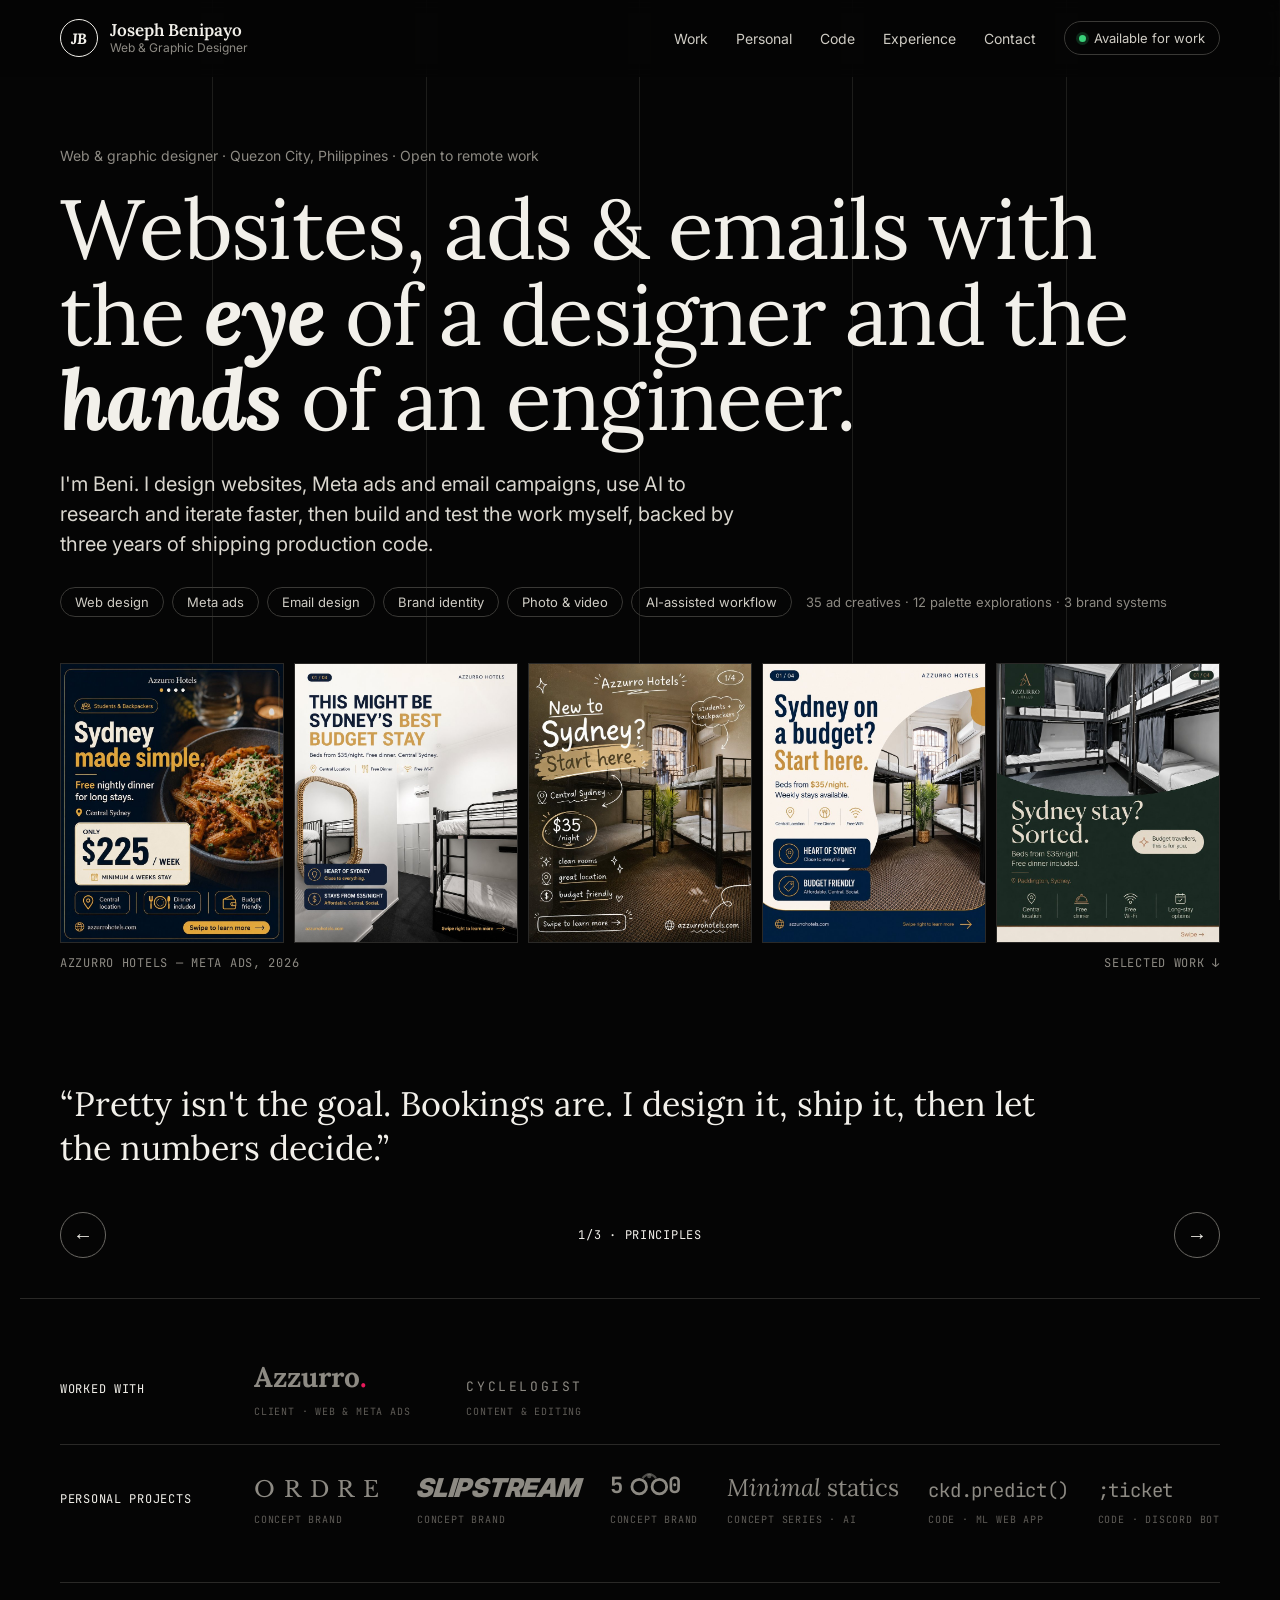
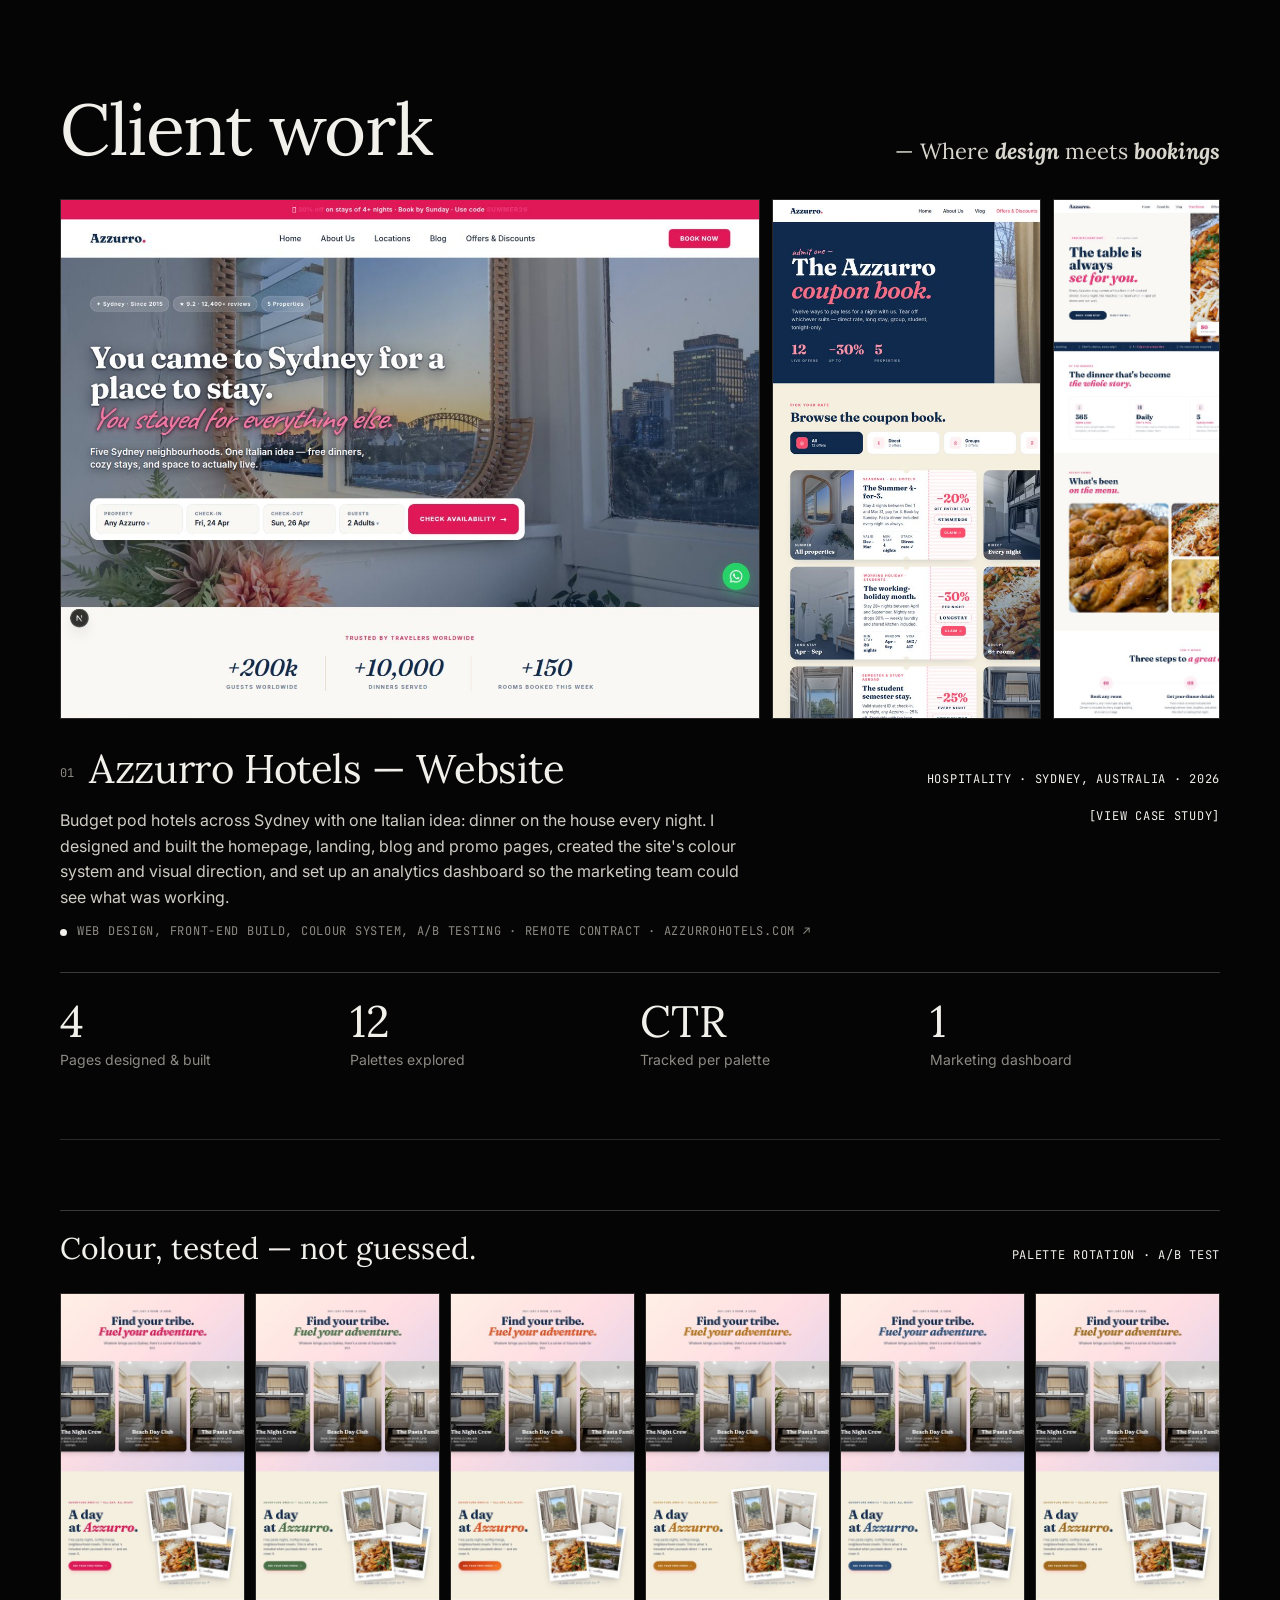
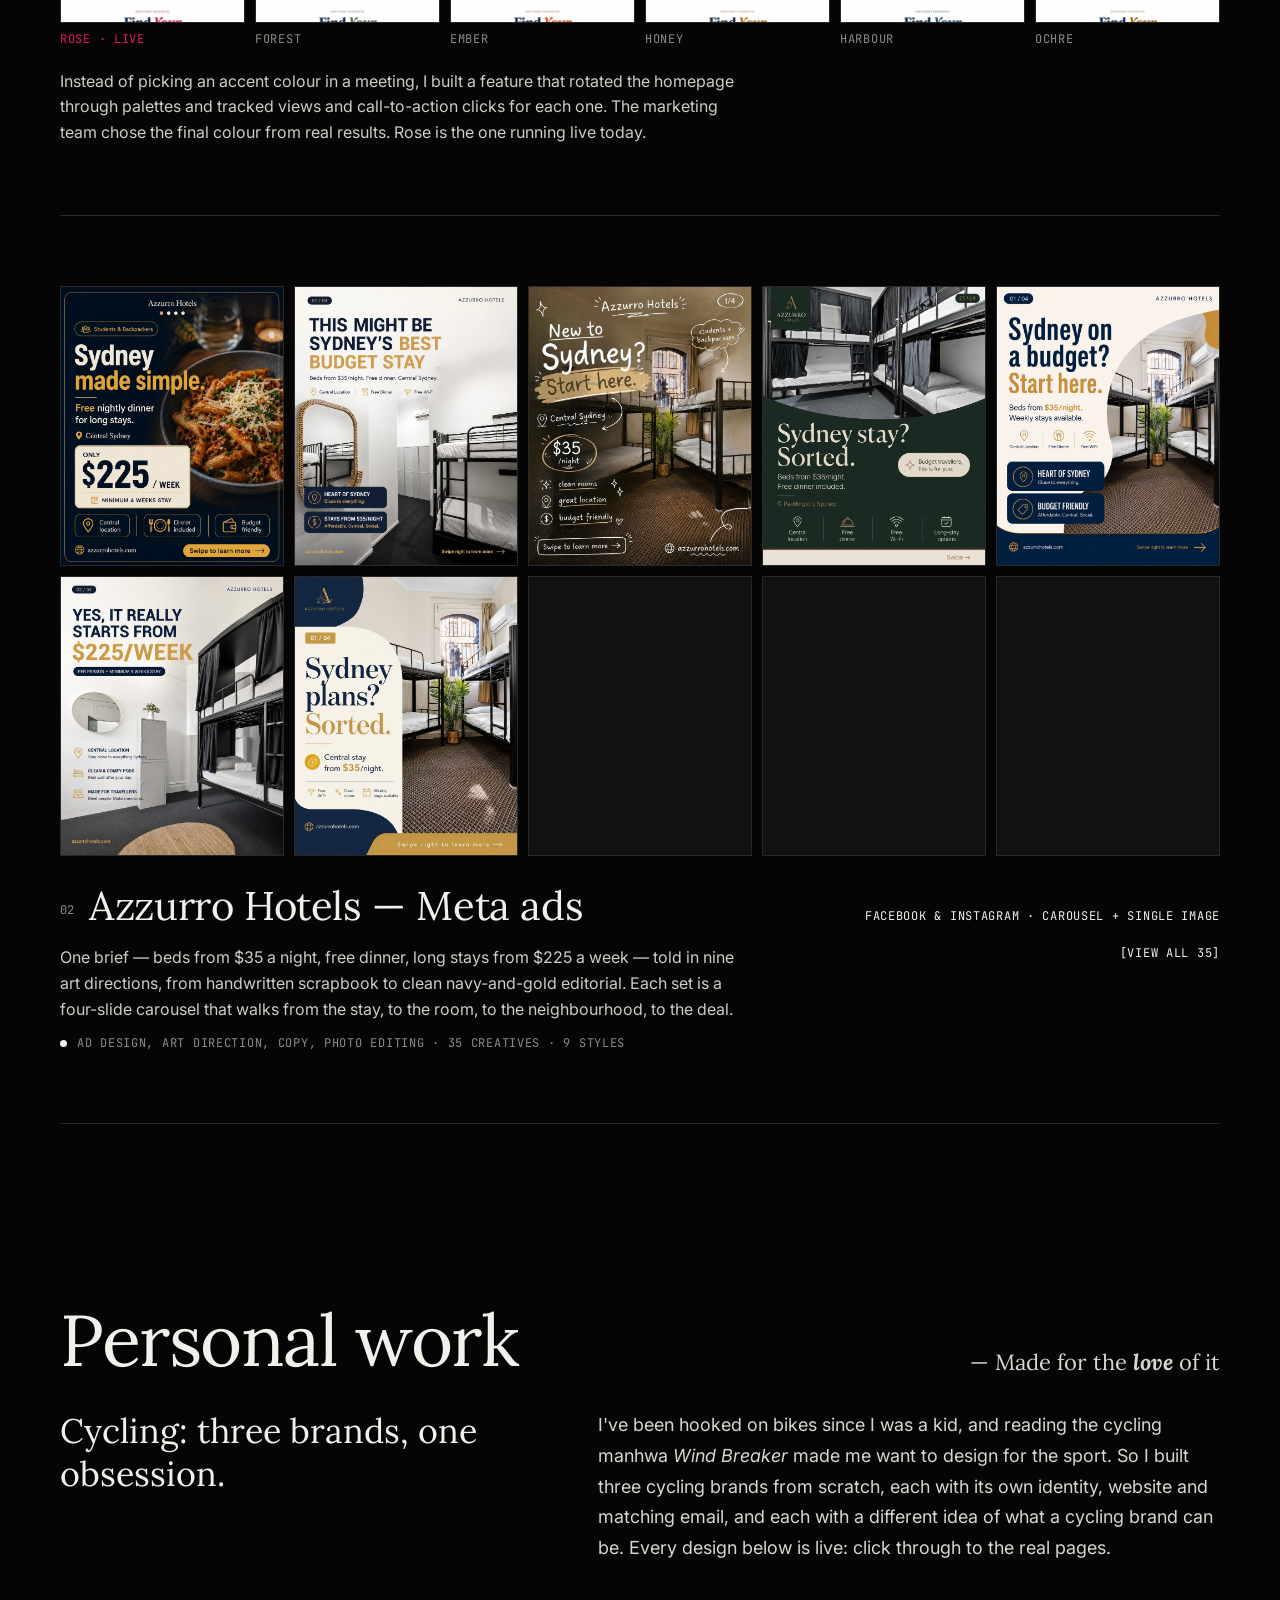
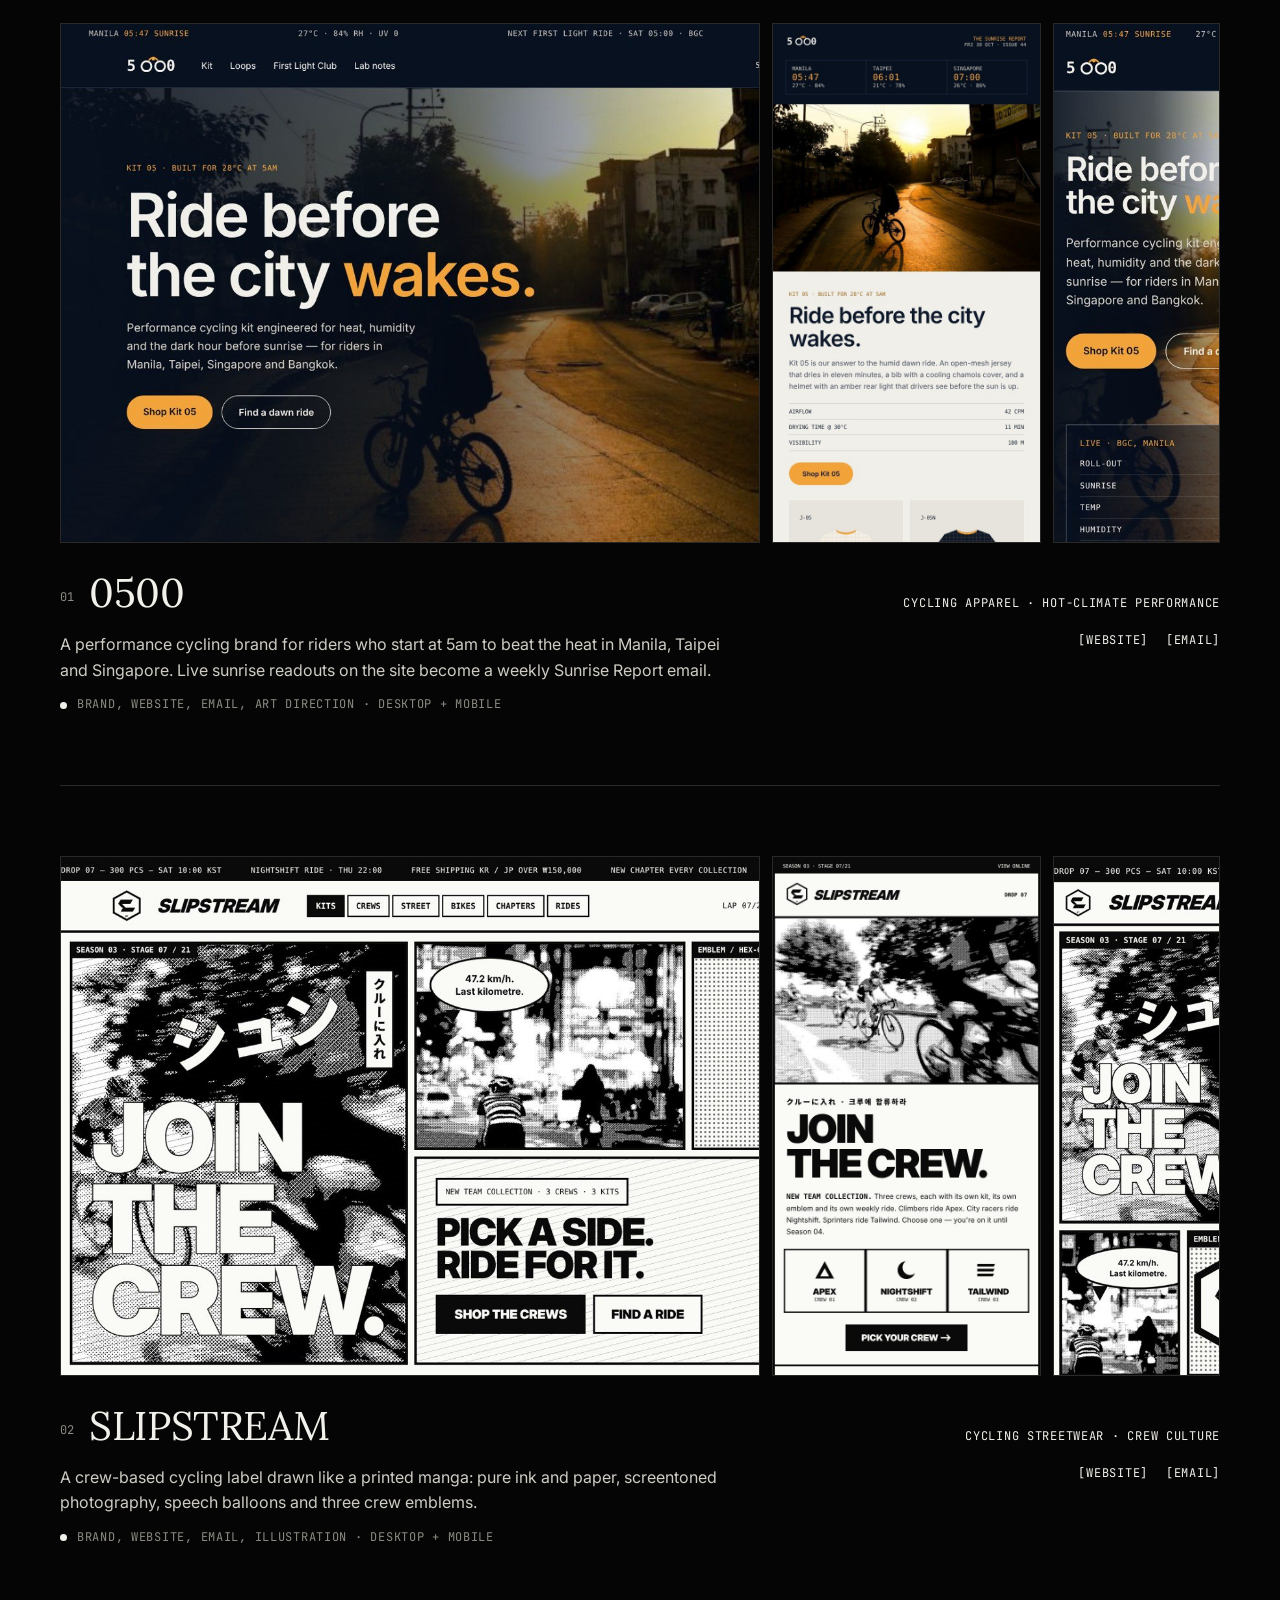
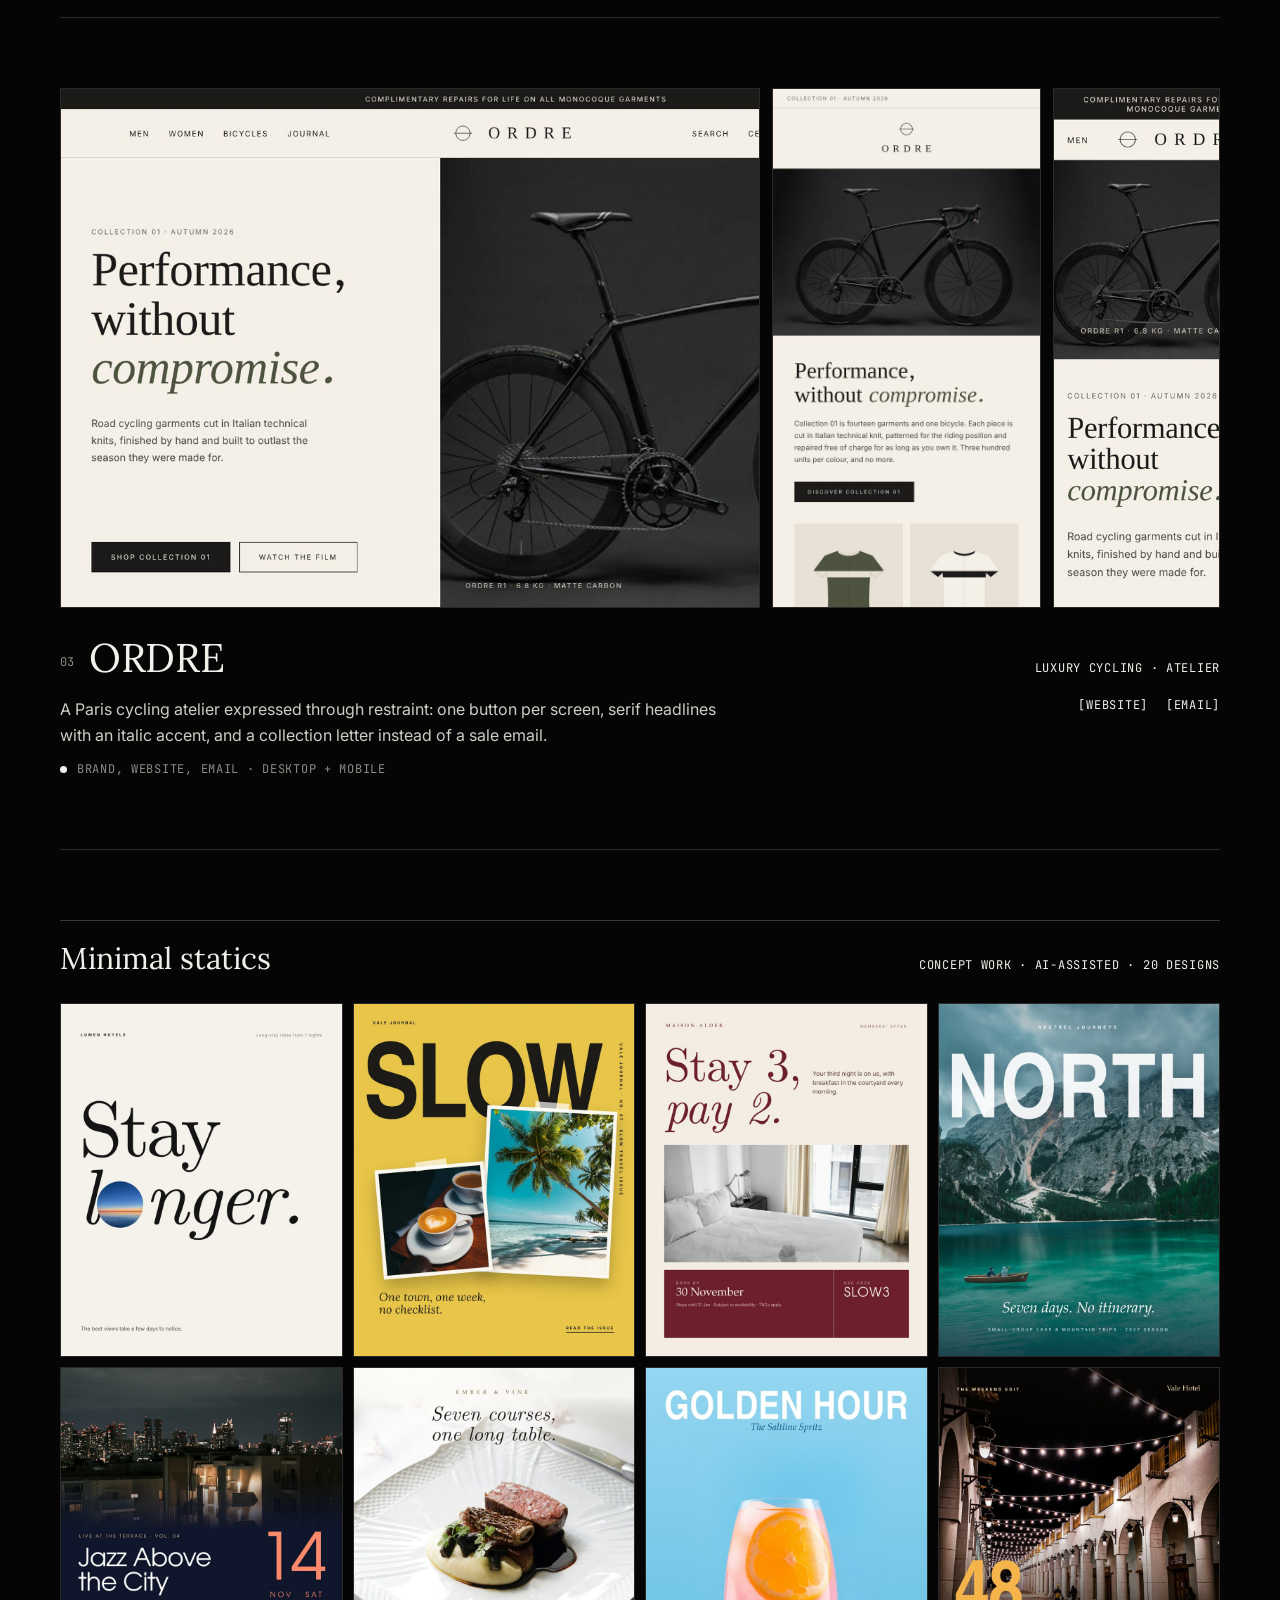
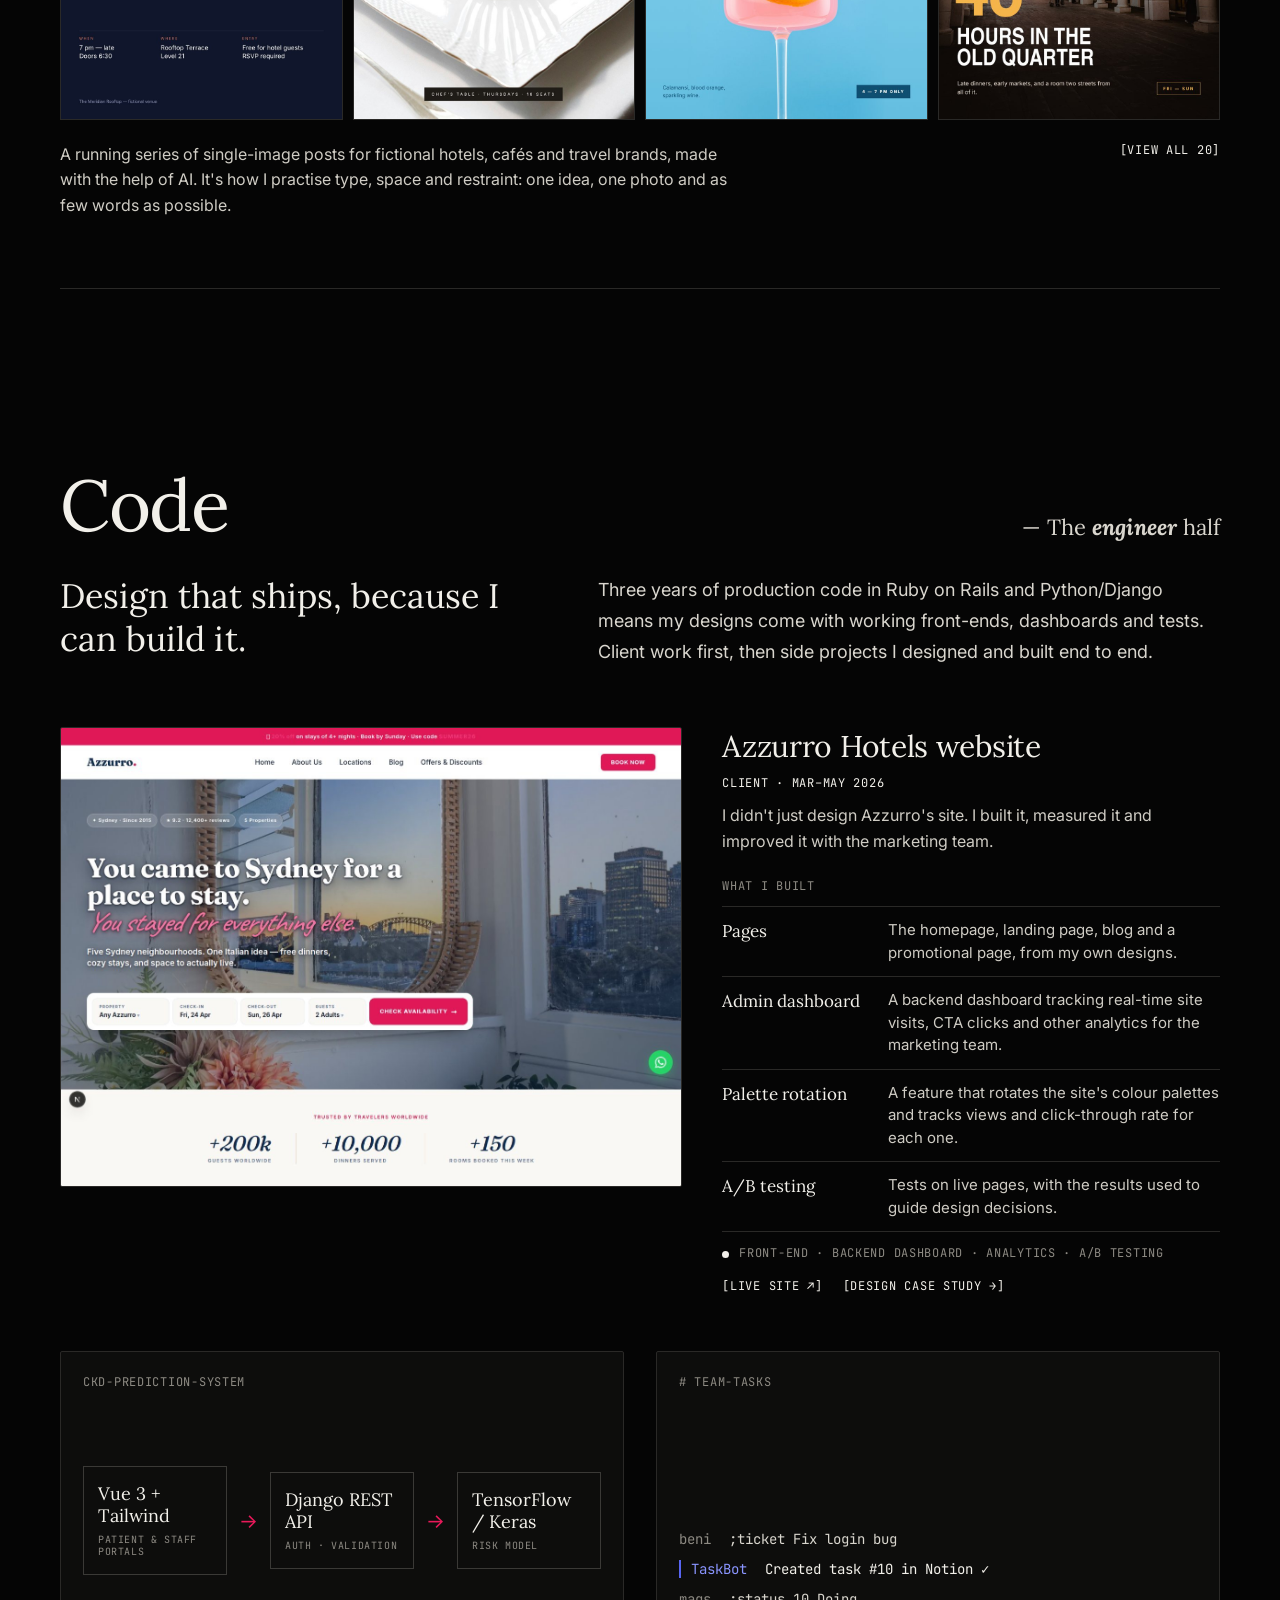
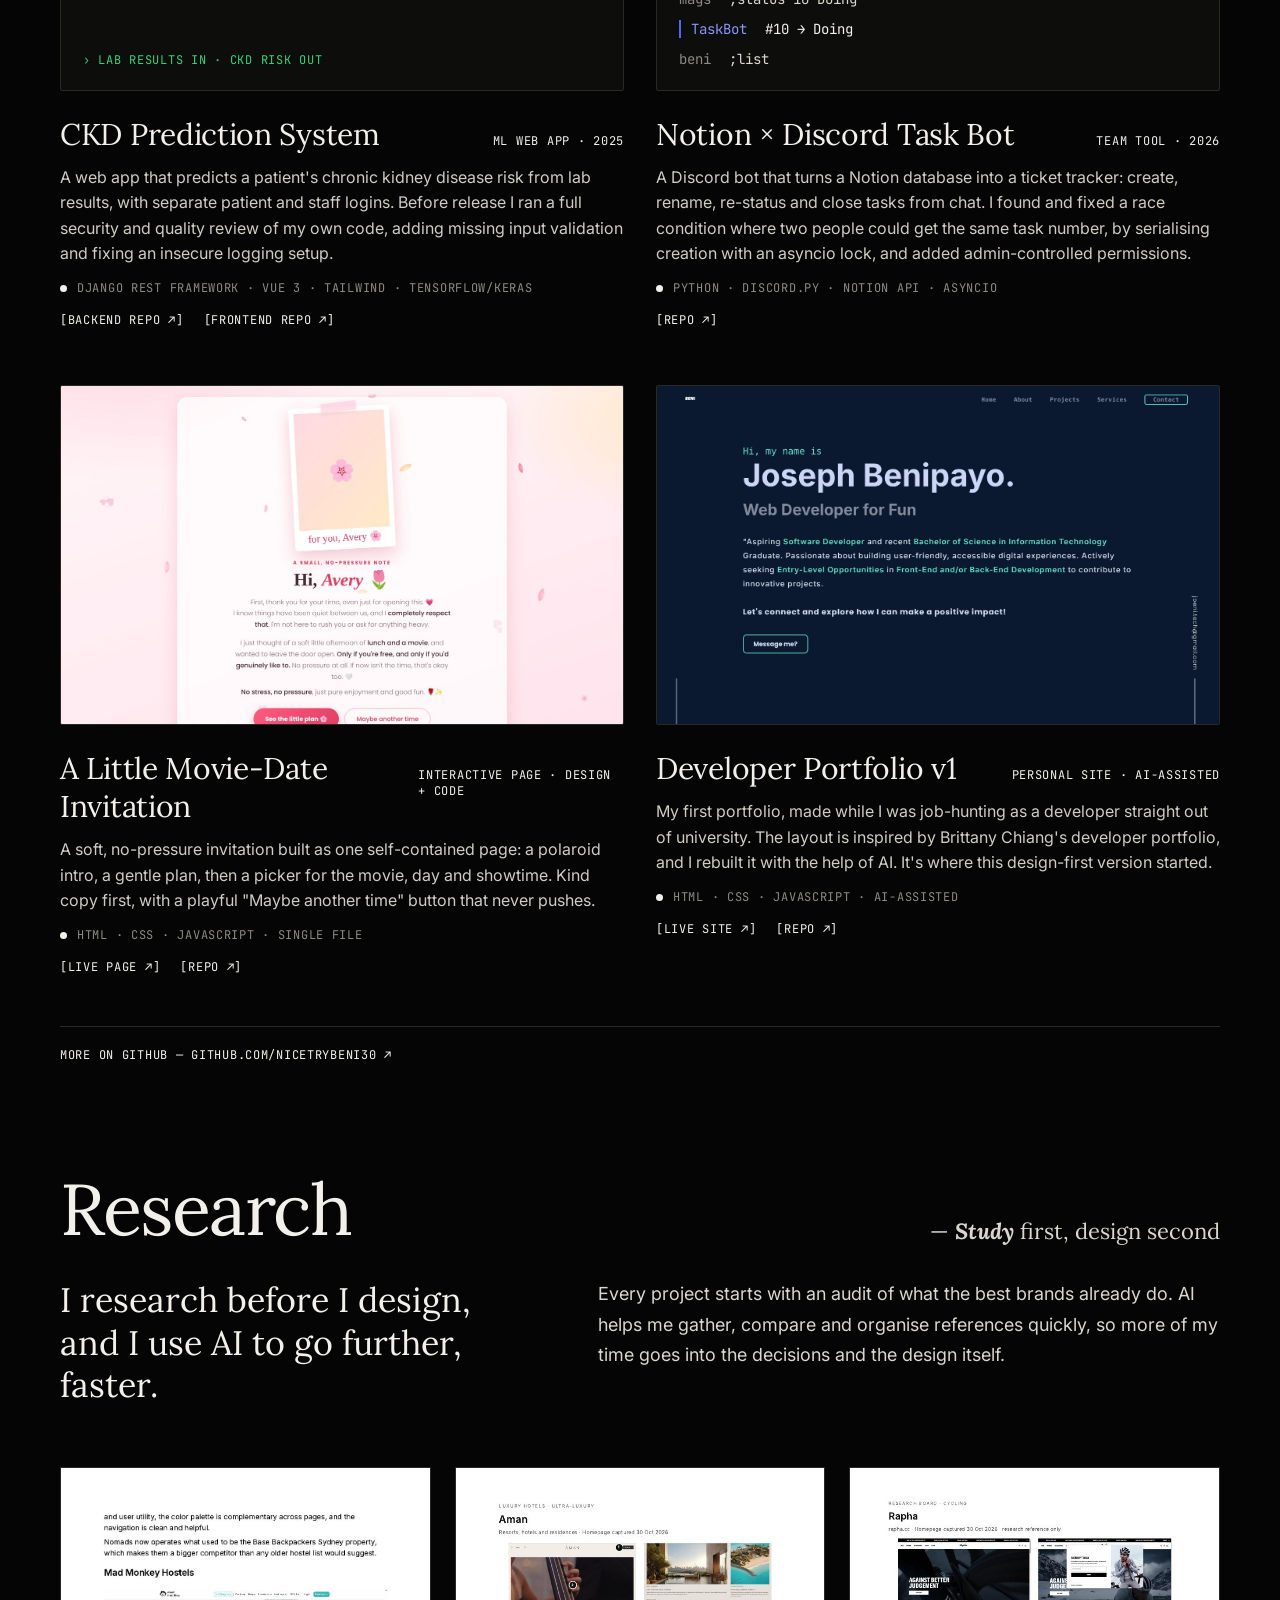
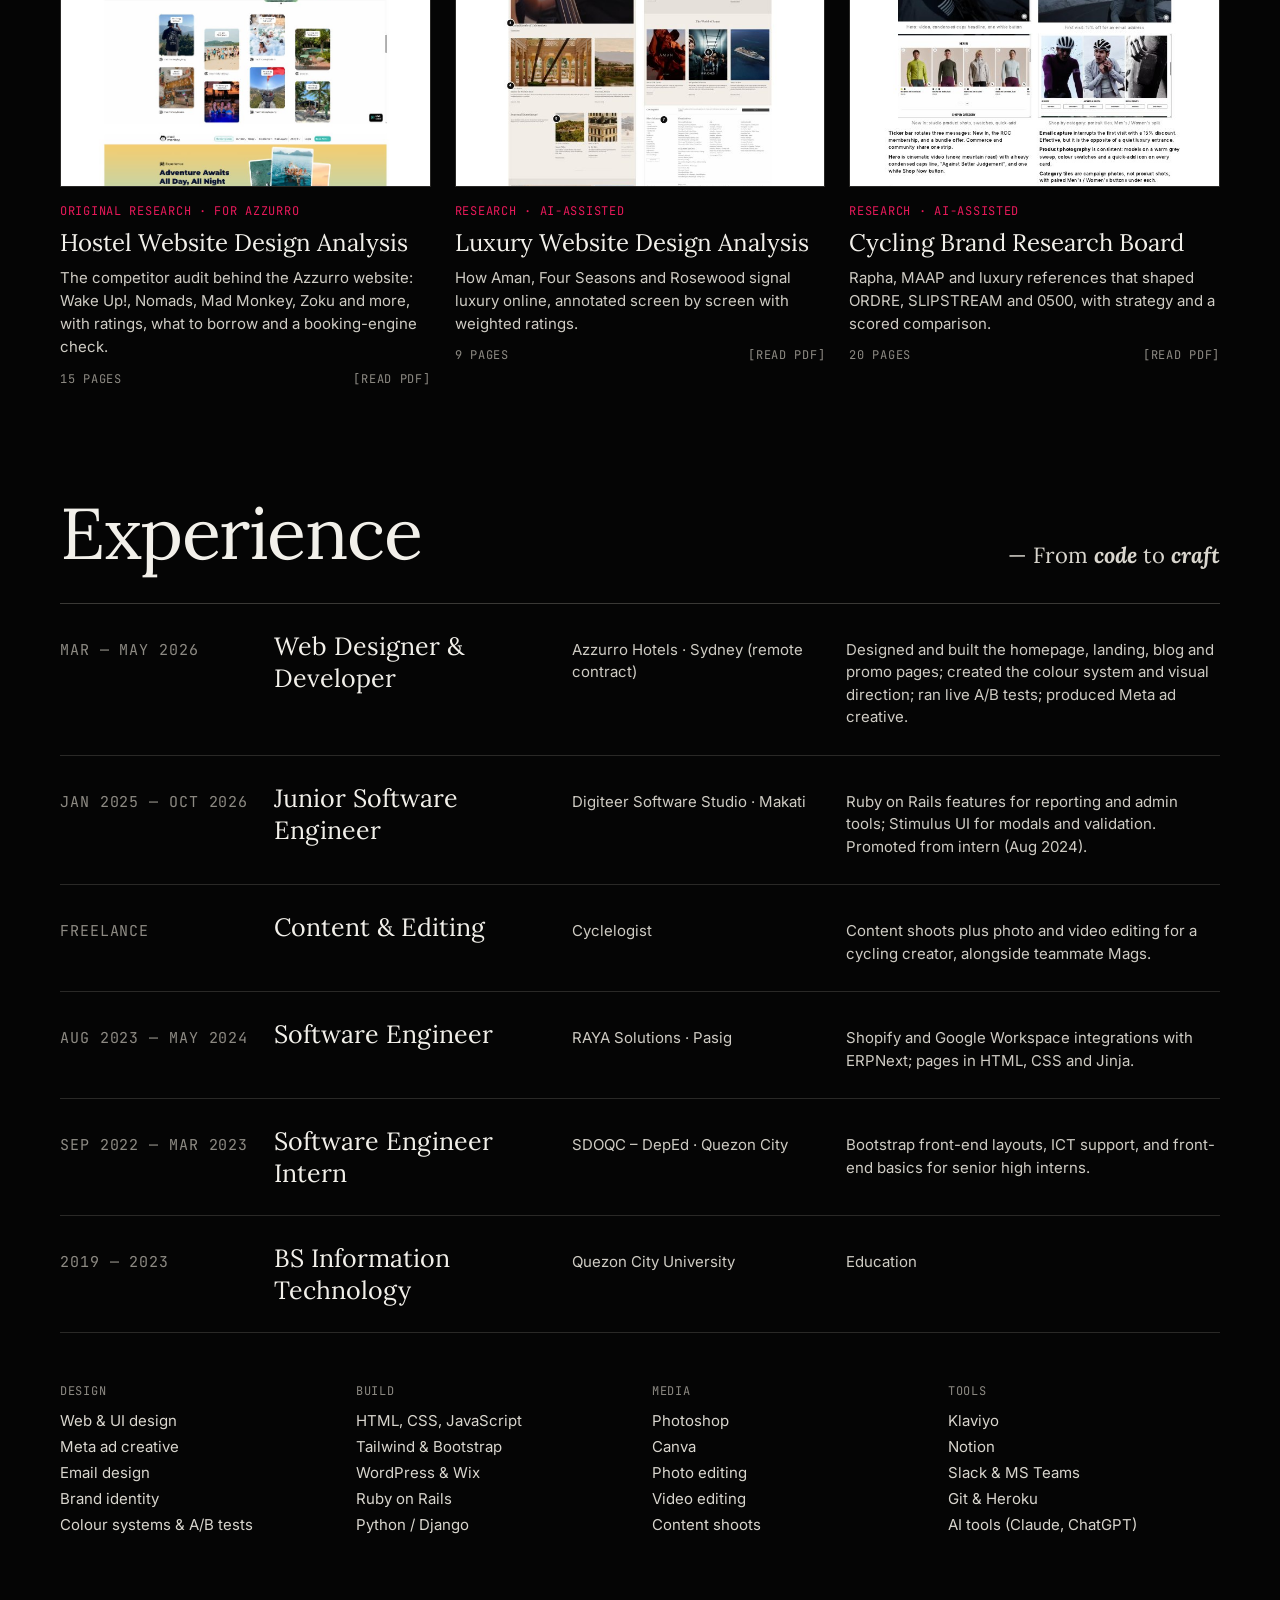
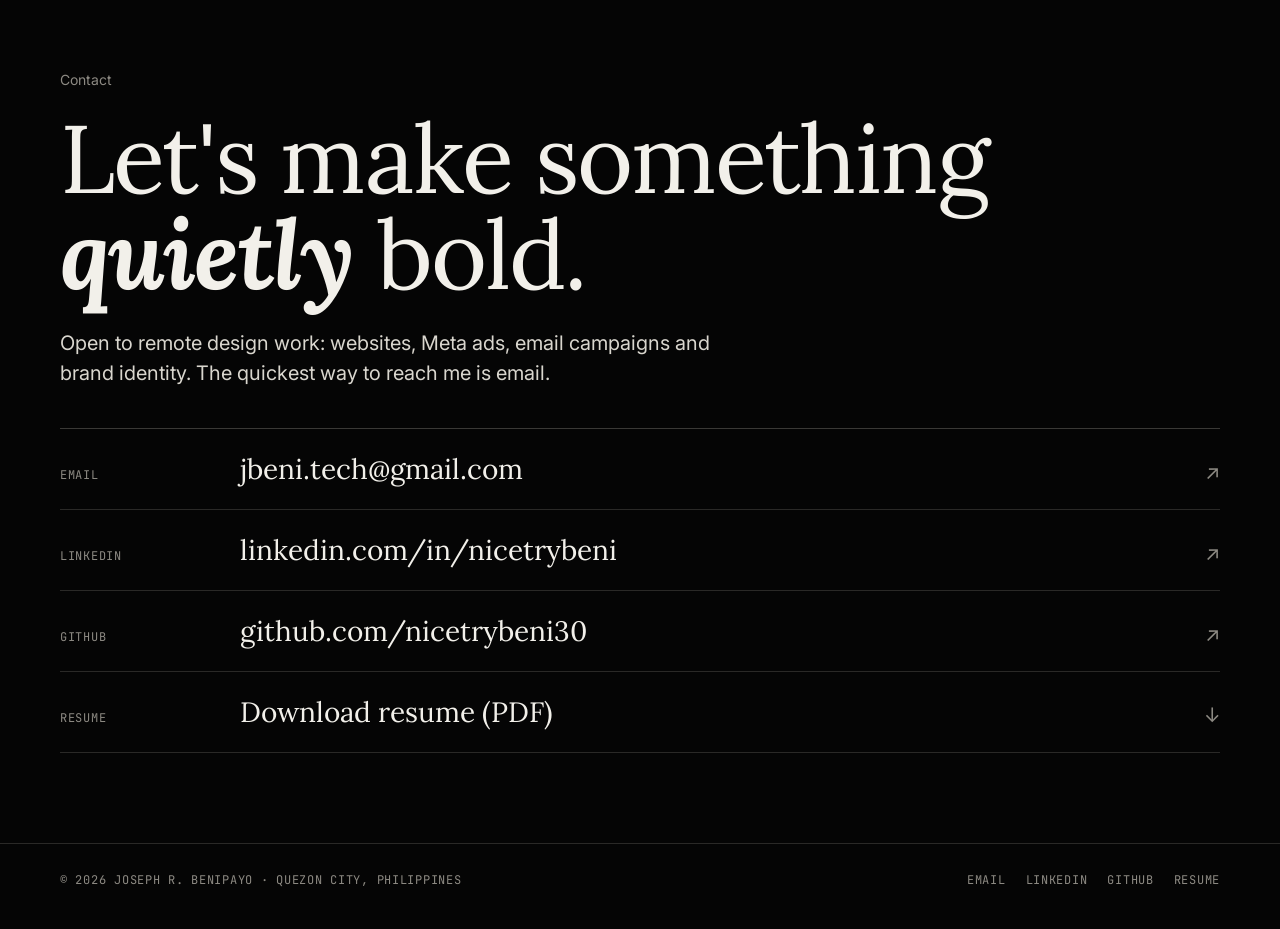
==== commit dbea6384: "Credit Brittany Chiang inspiration and AI help on portfolio v1 Co-Authored-By: Claude Opus 5.5 <nore" ====
--- a/index.html
+++ b/index.html
@@ -129,9 +129,9 @@
 <div class="mono clinks"><a class="link" href="https://nicetrybeni30.github.io/movie-invitation/" target="_blank" rel="noopener">[Live page ↗]</a><a class="link" href="https://github.com/nicetrybeni30/movie-invitation" target="_blank" rel="noopener">[Repo ↗]</a></div></article>
 
 <article class="ccard reveal"><a class="frame cshot" href="https://nicetrybeni30.github.io/Portfolio/" target="_blank" rel="noopener"><img src="assets/img/home/code-portfolio-v1.jpg" alt="Developer portfolio, first version" loading="lazy"></a>
-<div class="ptitle"><h3>Developer Portfolio v1</h3><span class="mono">Personal site · 2024</span></div>
-<p class="cdesc">My first portfolio, from when I was job-hunting as a developer straight out of university. Hand-coded and responsive. It's where this design-first version started.</p>
-<div class="mono tags"><b></b>HTML · CSS · JavaScript</div>
+<div class="ptitle"><h3>Developer Portfolio v1</h3><span class="mono">Personal site · AI-assisted</span></div>
+<p class="cdesc">My first portfolio, made while I was job-hunting as a developer straight out of university. The layout is inspired by Brittany Chiang's developer portfolio, and I rebuilt it with the help of AI. It's where this design-first version started.</p>
+<div class="mono tags"><b></b>HTML · CSS · JavaScript · AI-assisted</div>
 <div class="mono clinks"><a class="link" href="https://nicetrybeni30.github.io/Portfolio/" target="_blank" rel="noopener">[Live site ↗]</a><a class="link" href="https://github.com/nicetrybeni30/Portfolio" target="_blank" rel="noopener">[Repo ↗]</a></div></article>
 </div>
 <div class="mono more-gh"><a class="link" href="https://github.com/nicetrybeni30?tab=repositories" target="_blank" rel="noopener">More on GitHub — github.com/nicetrybeni30 ↗</a></div></section>
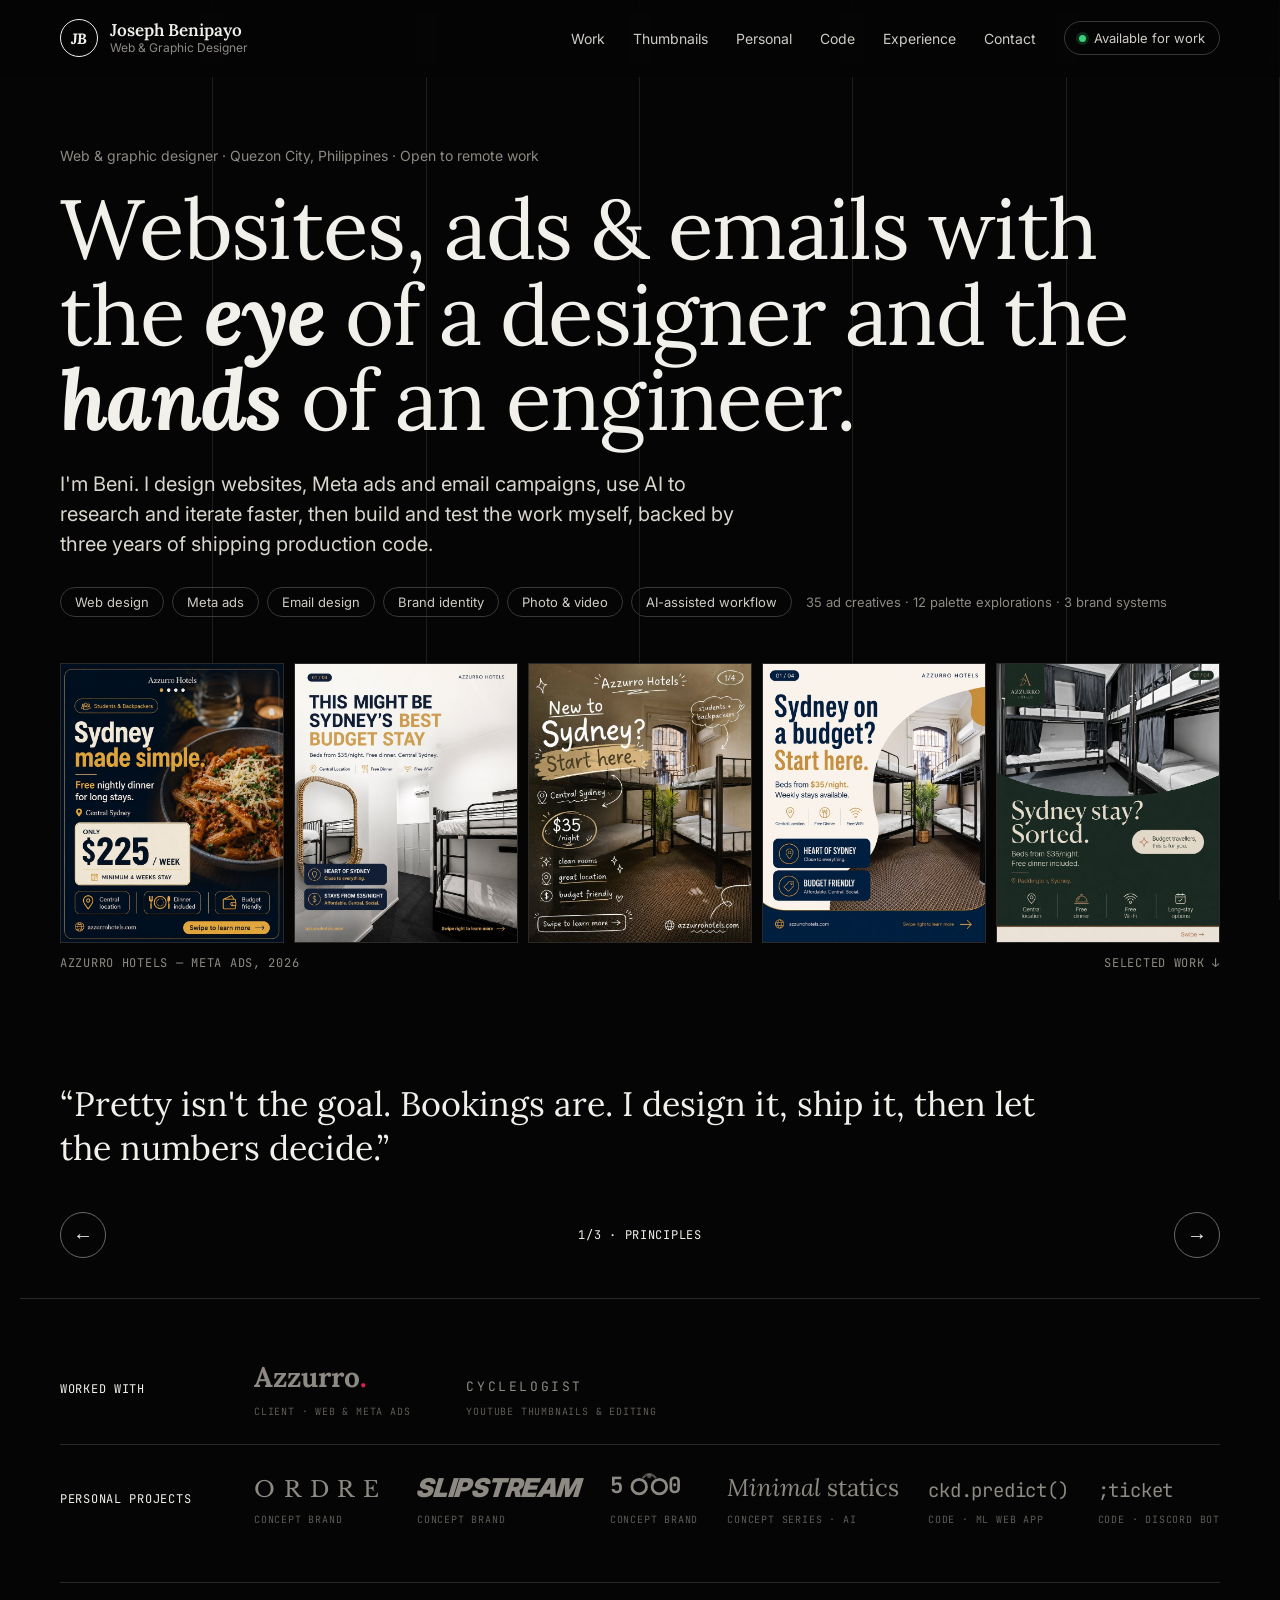
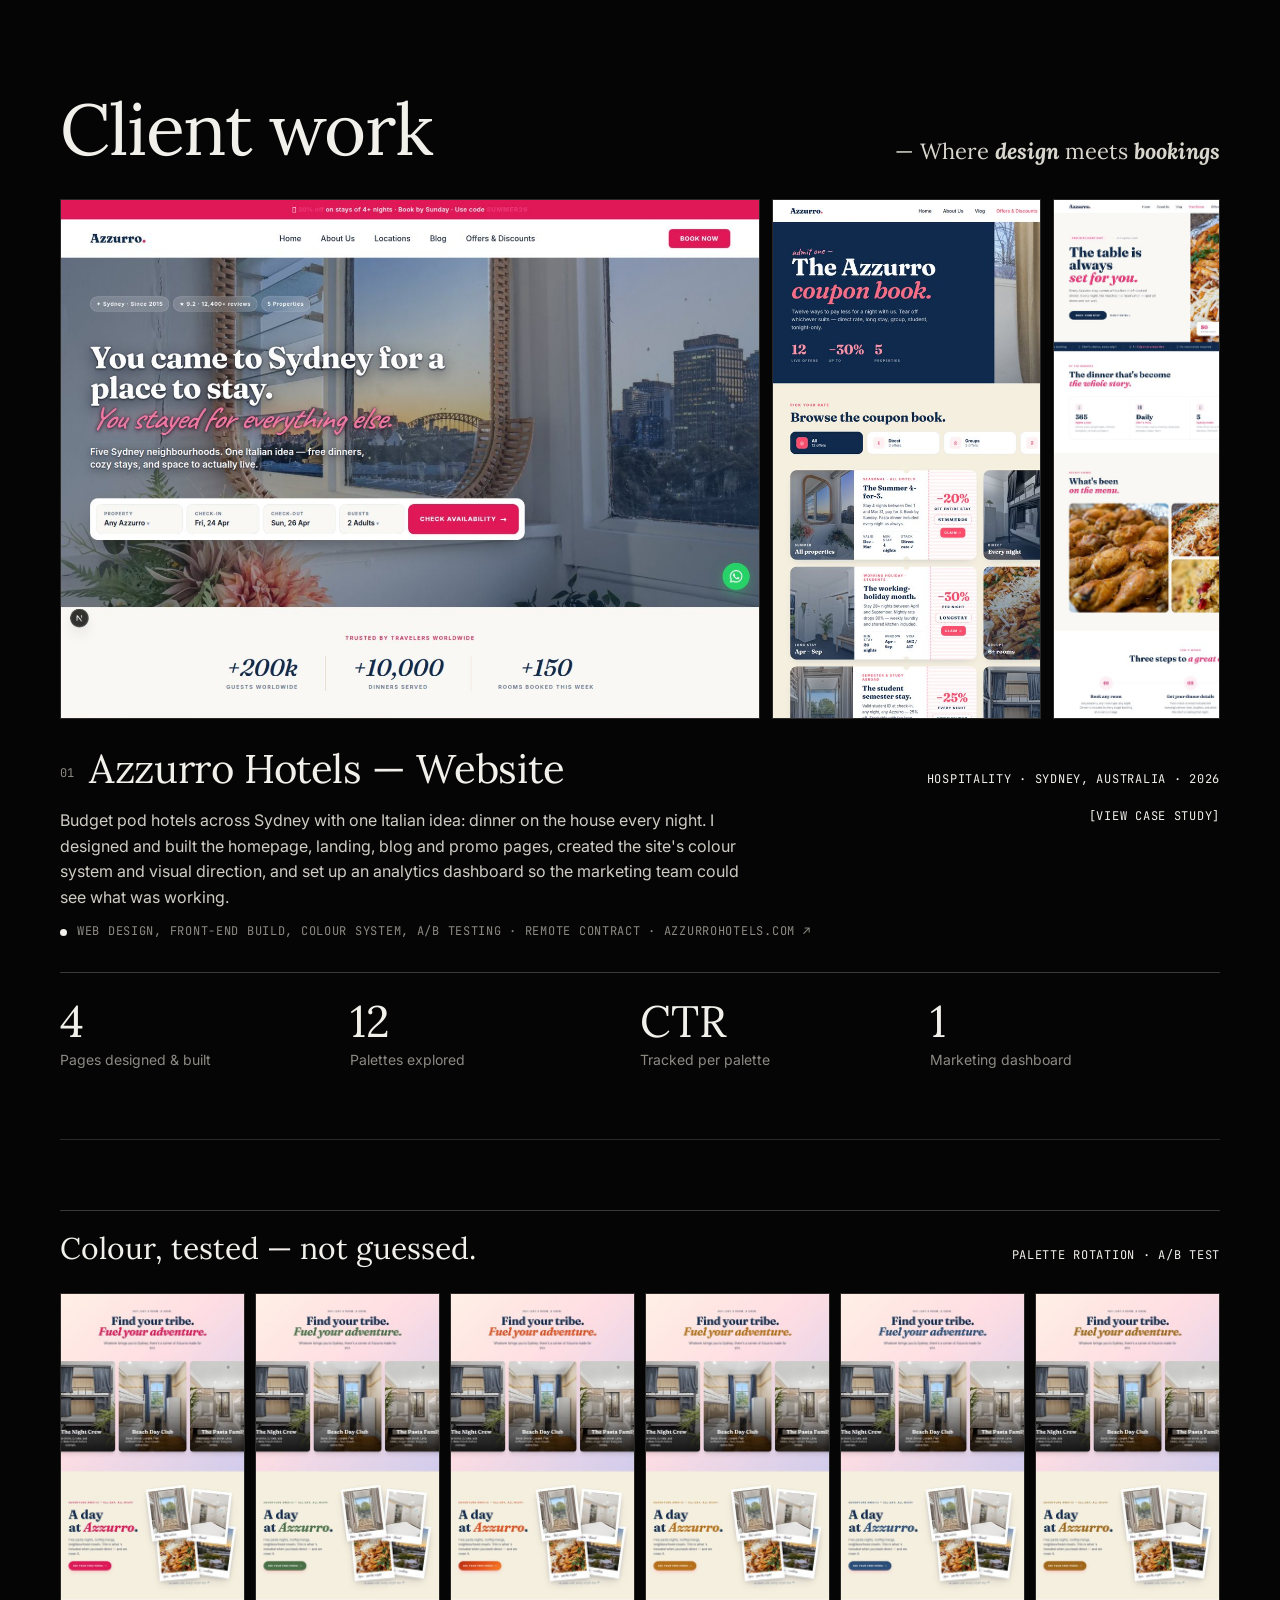
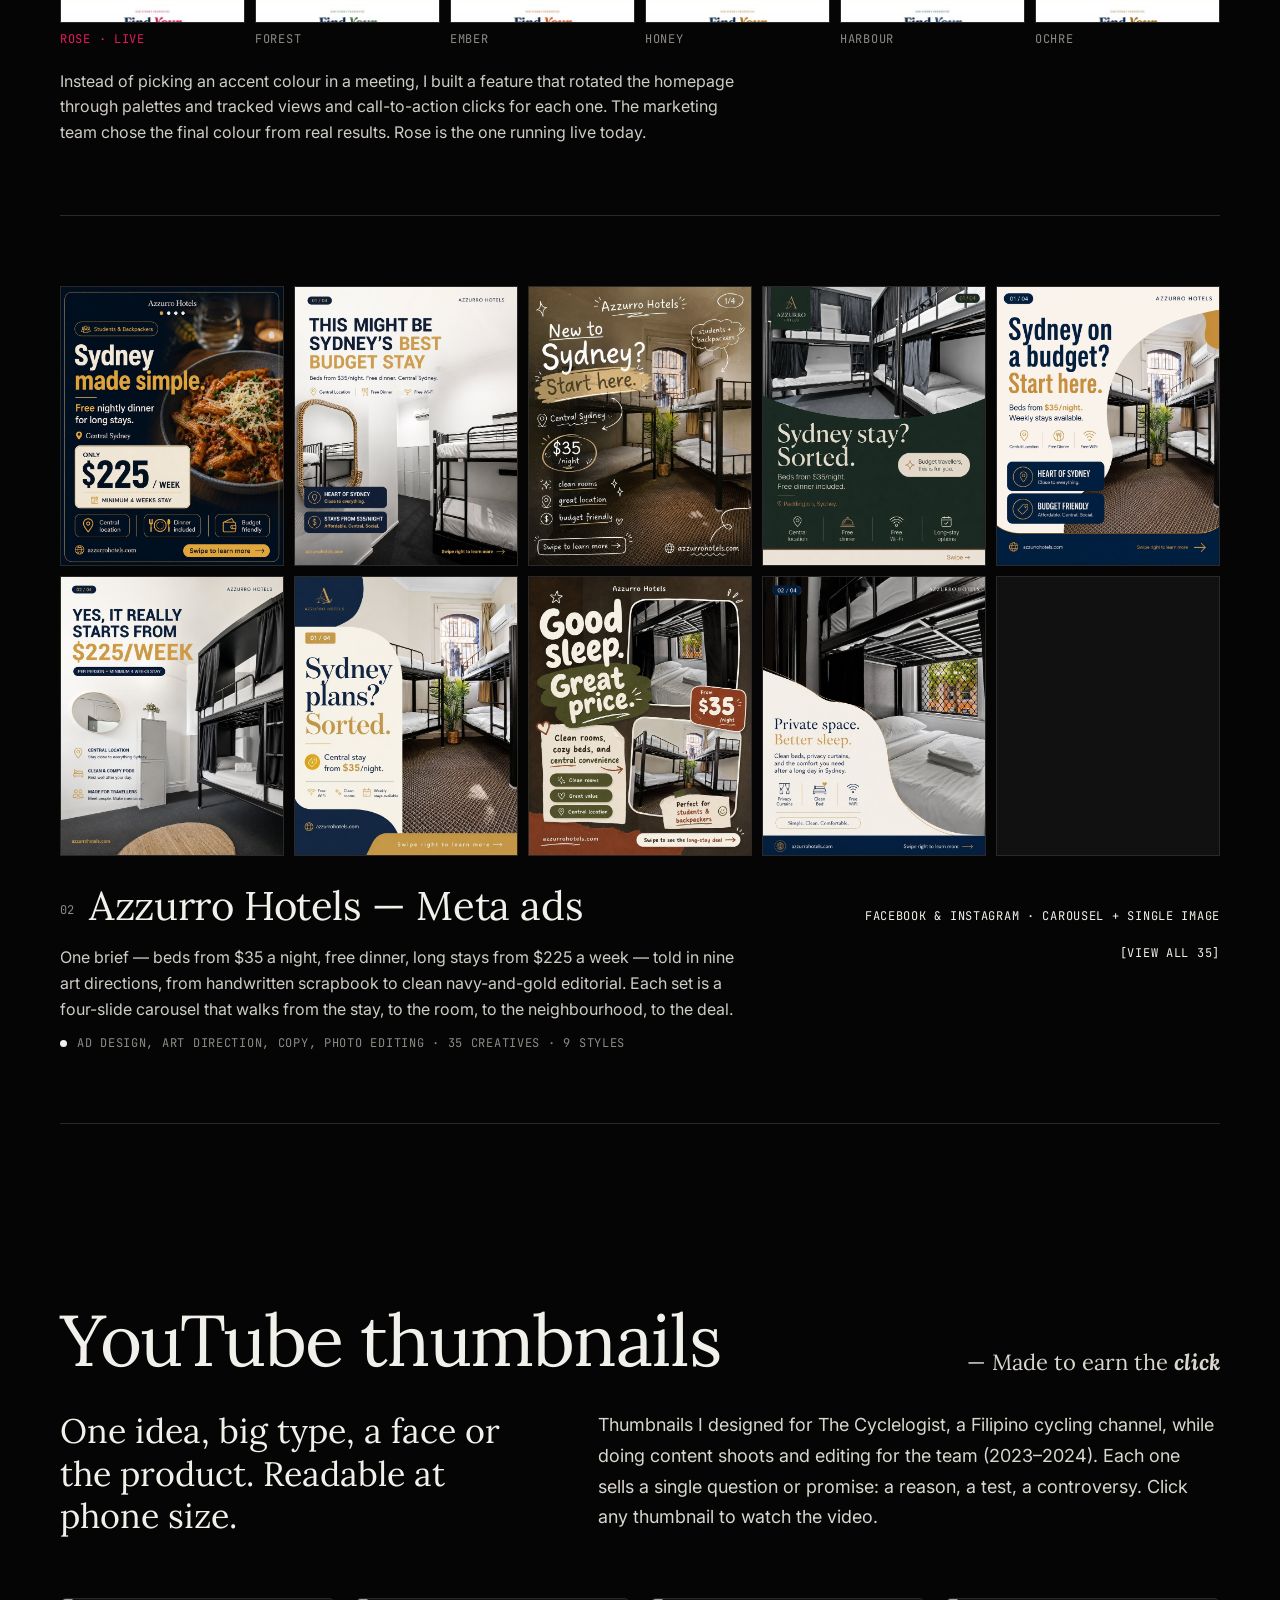
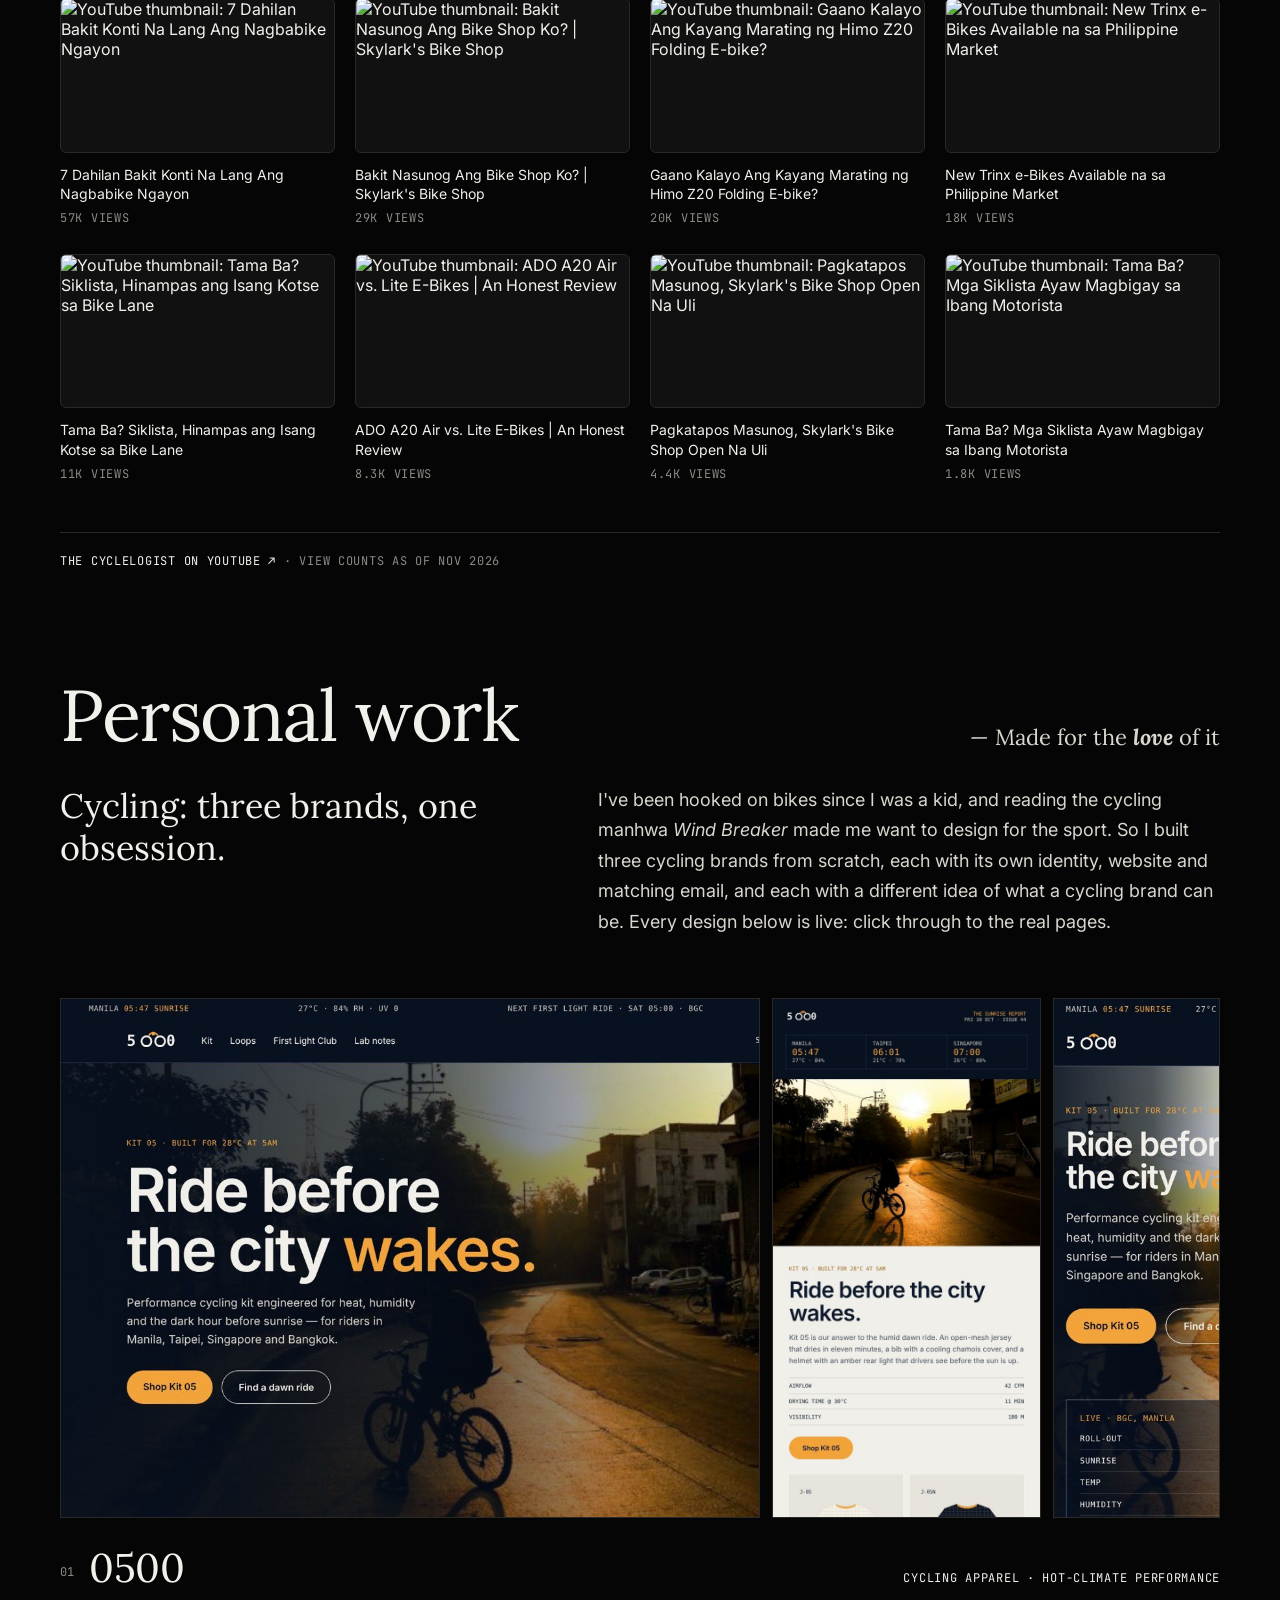
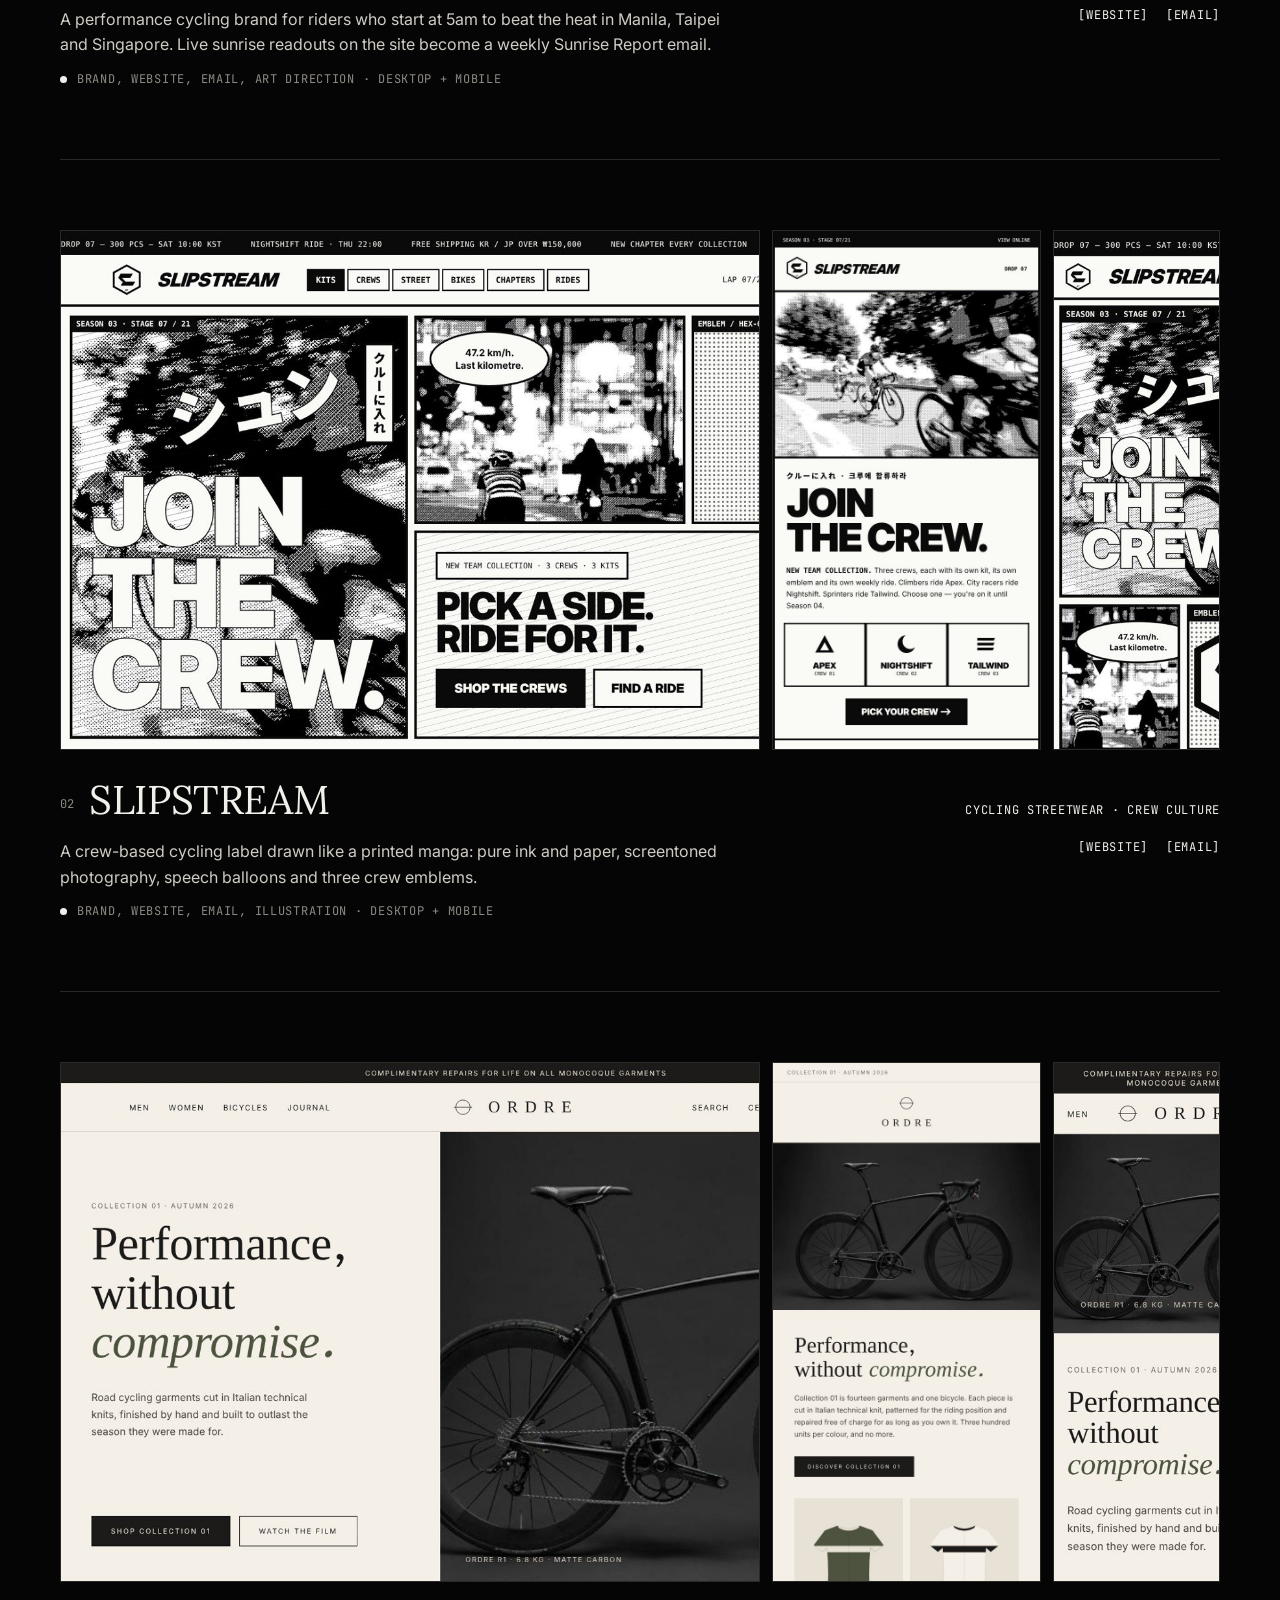
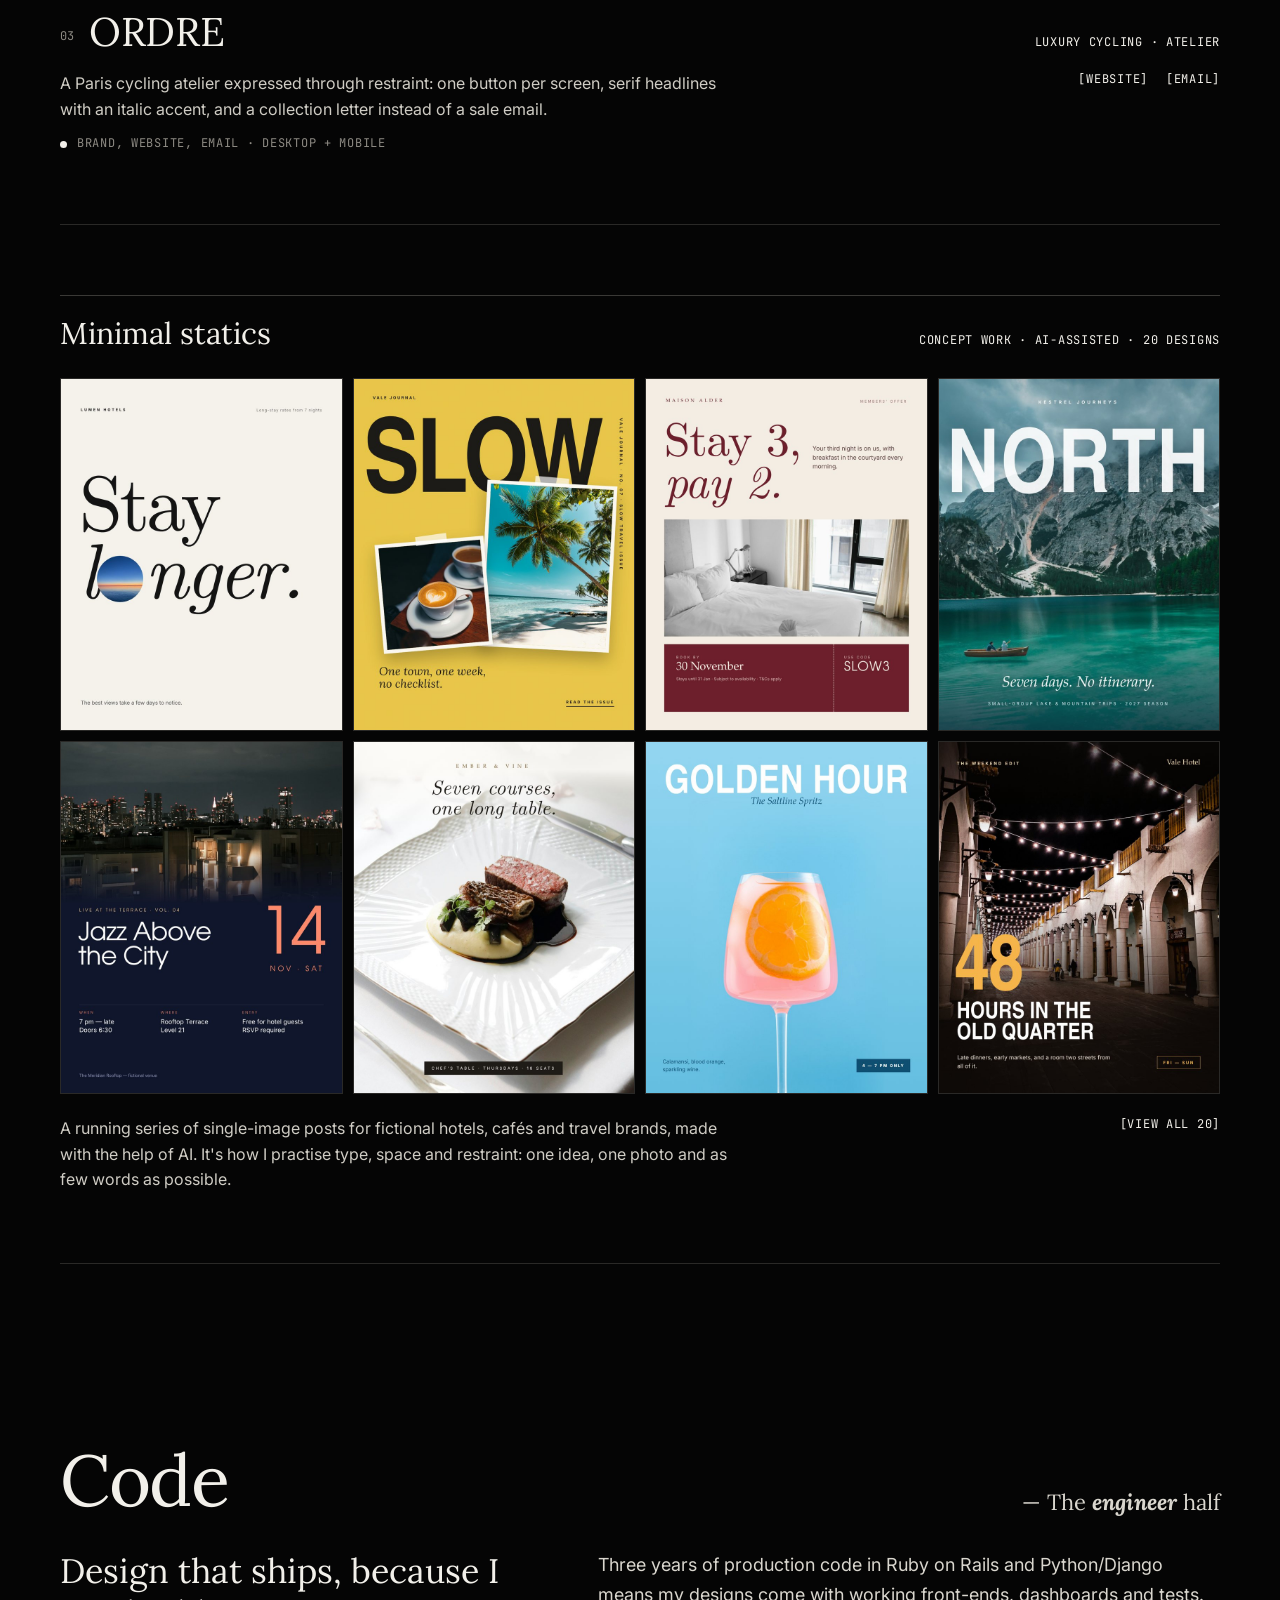
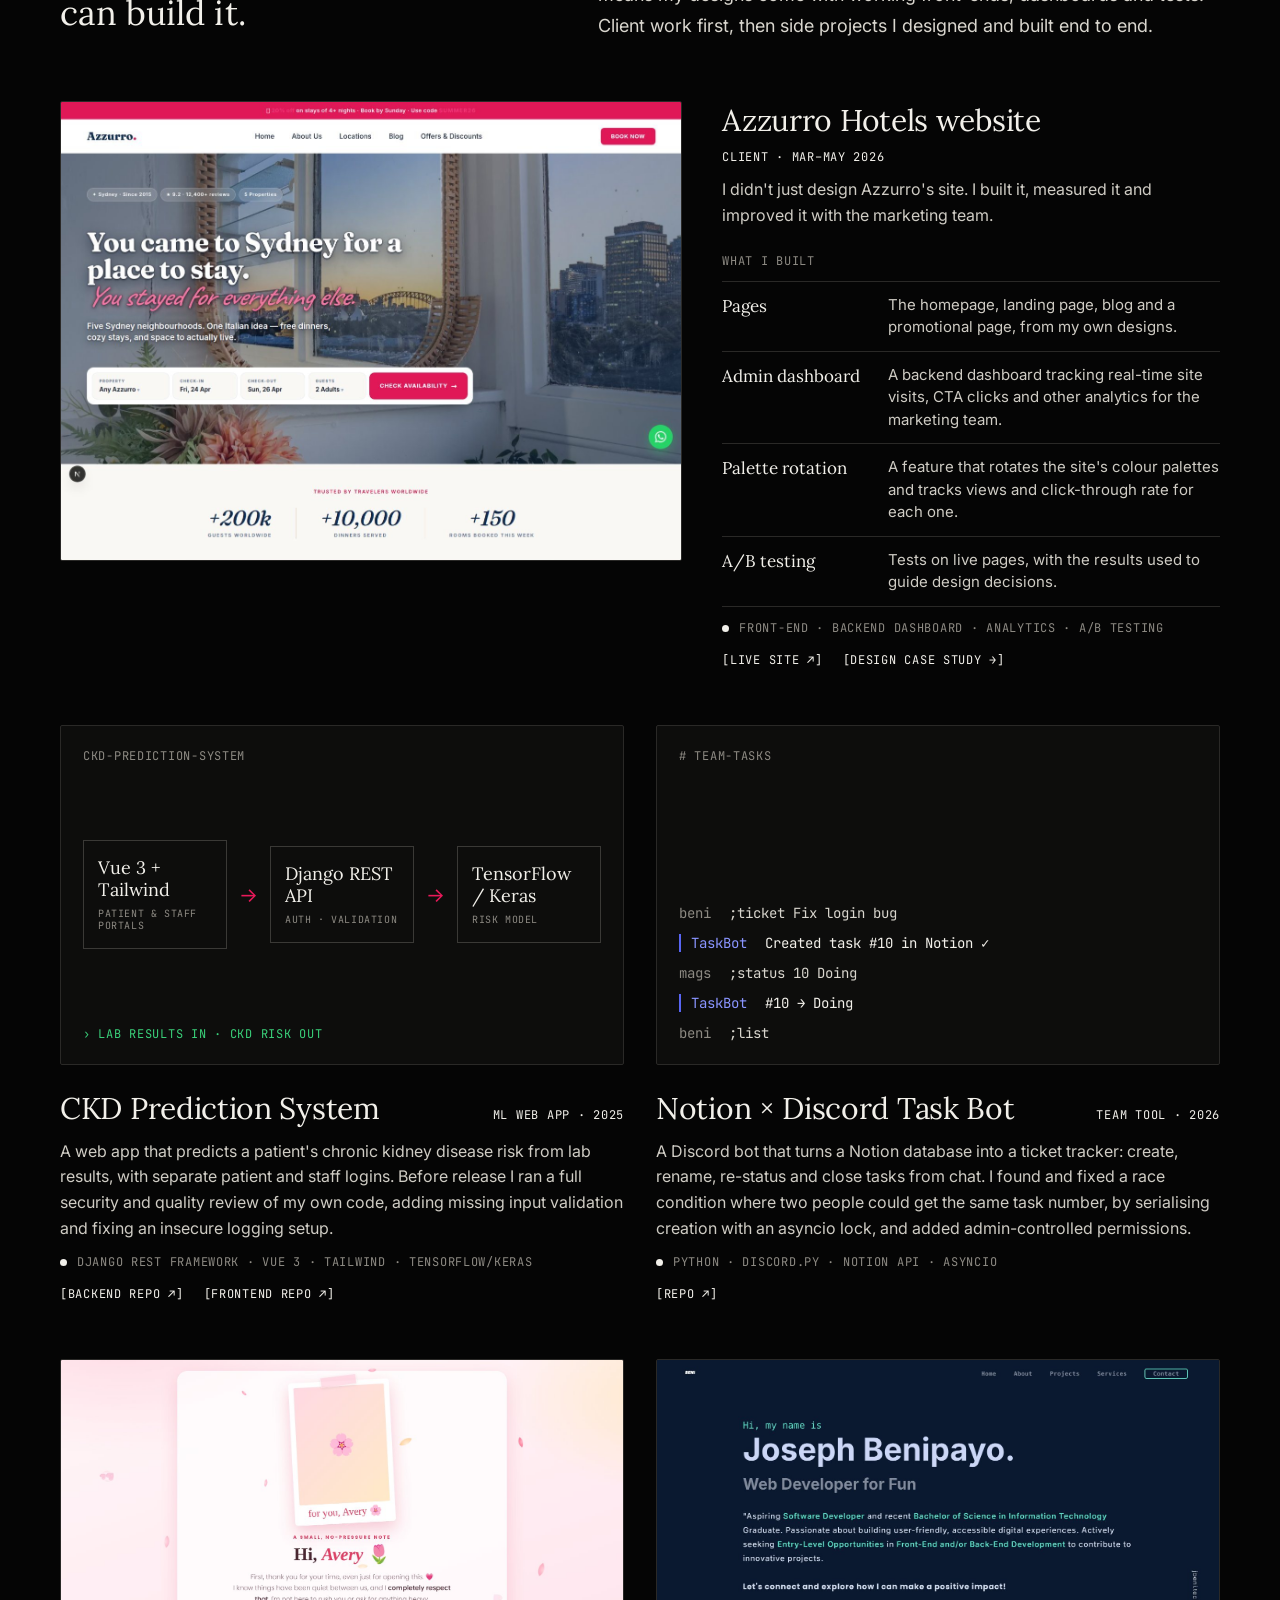
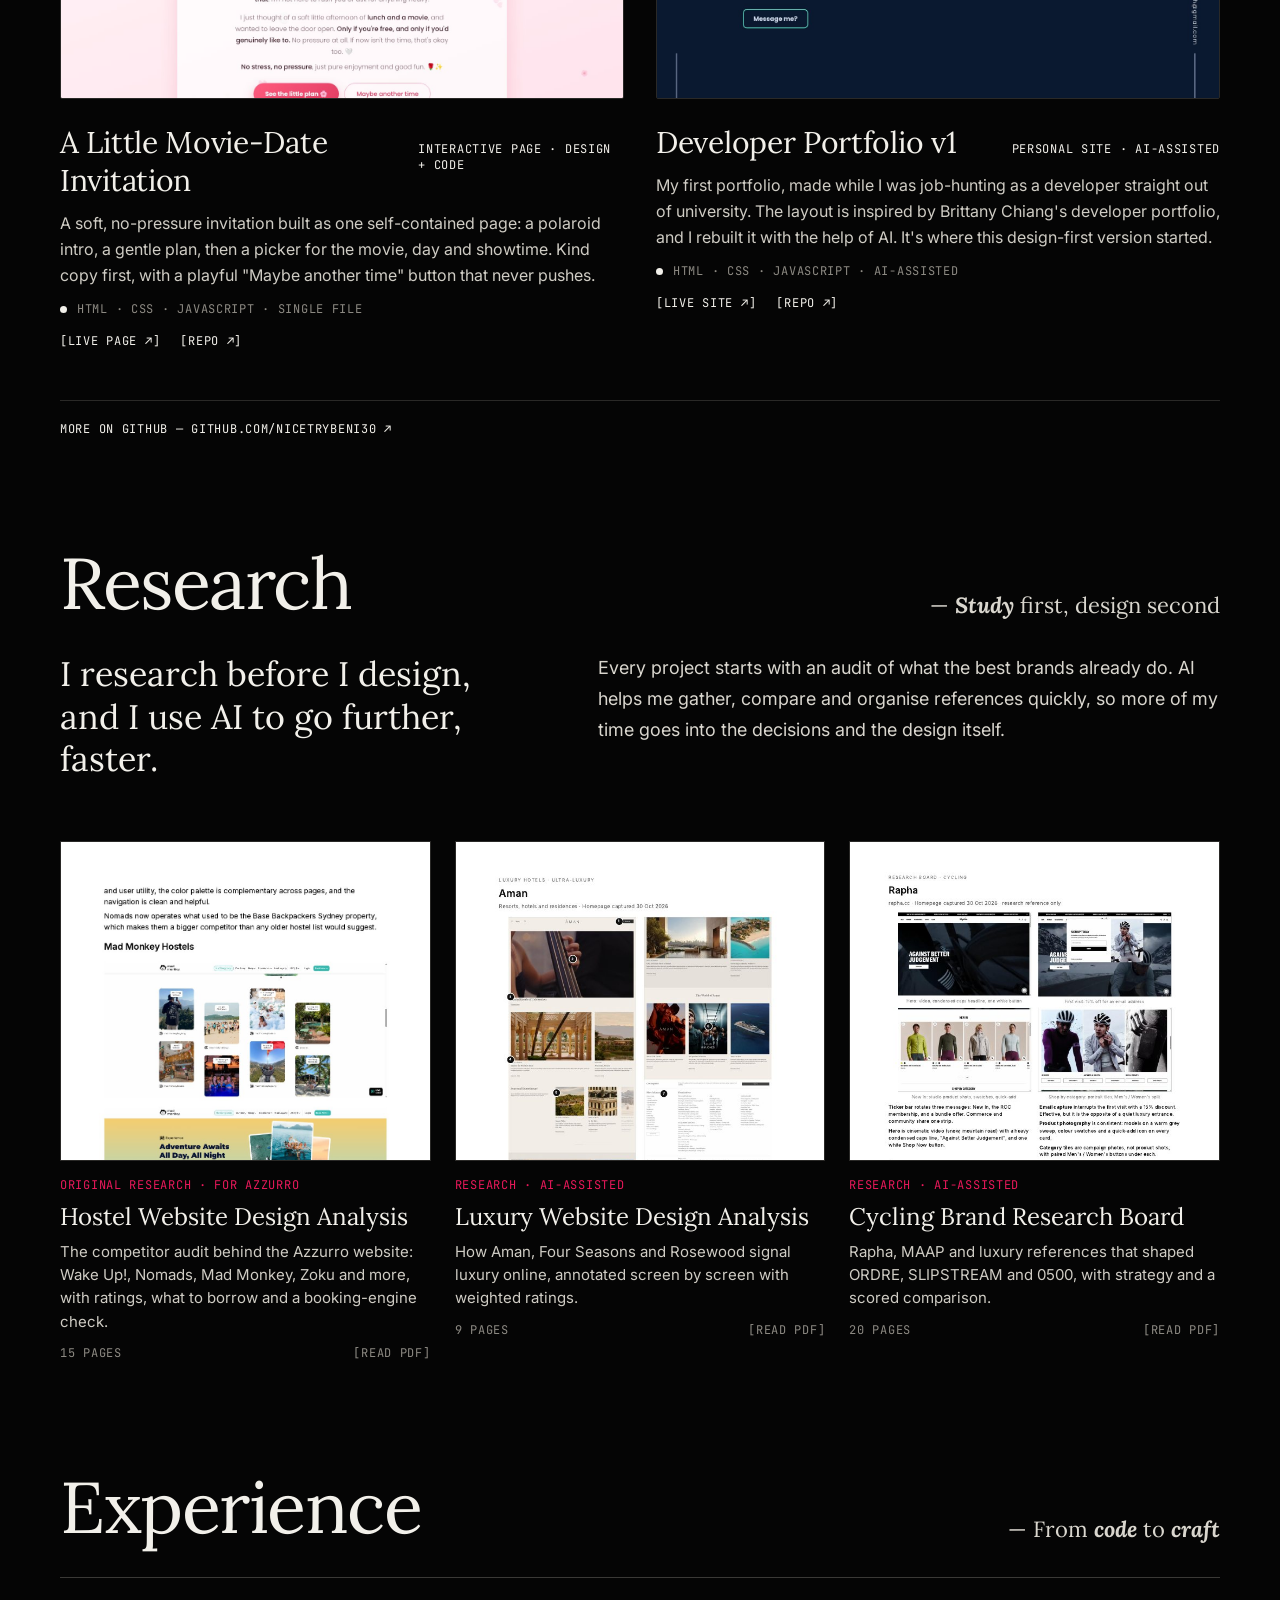
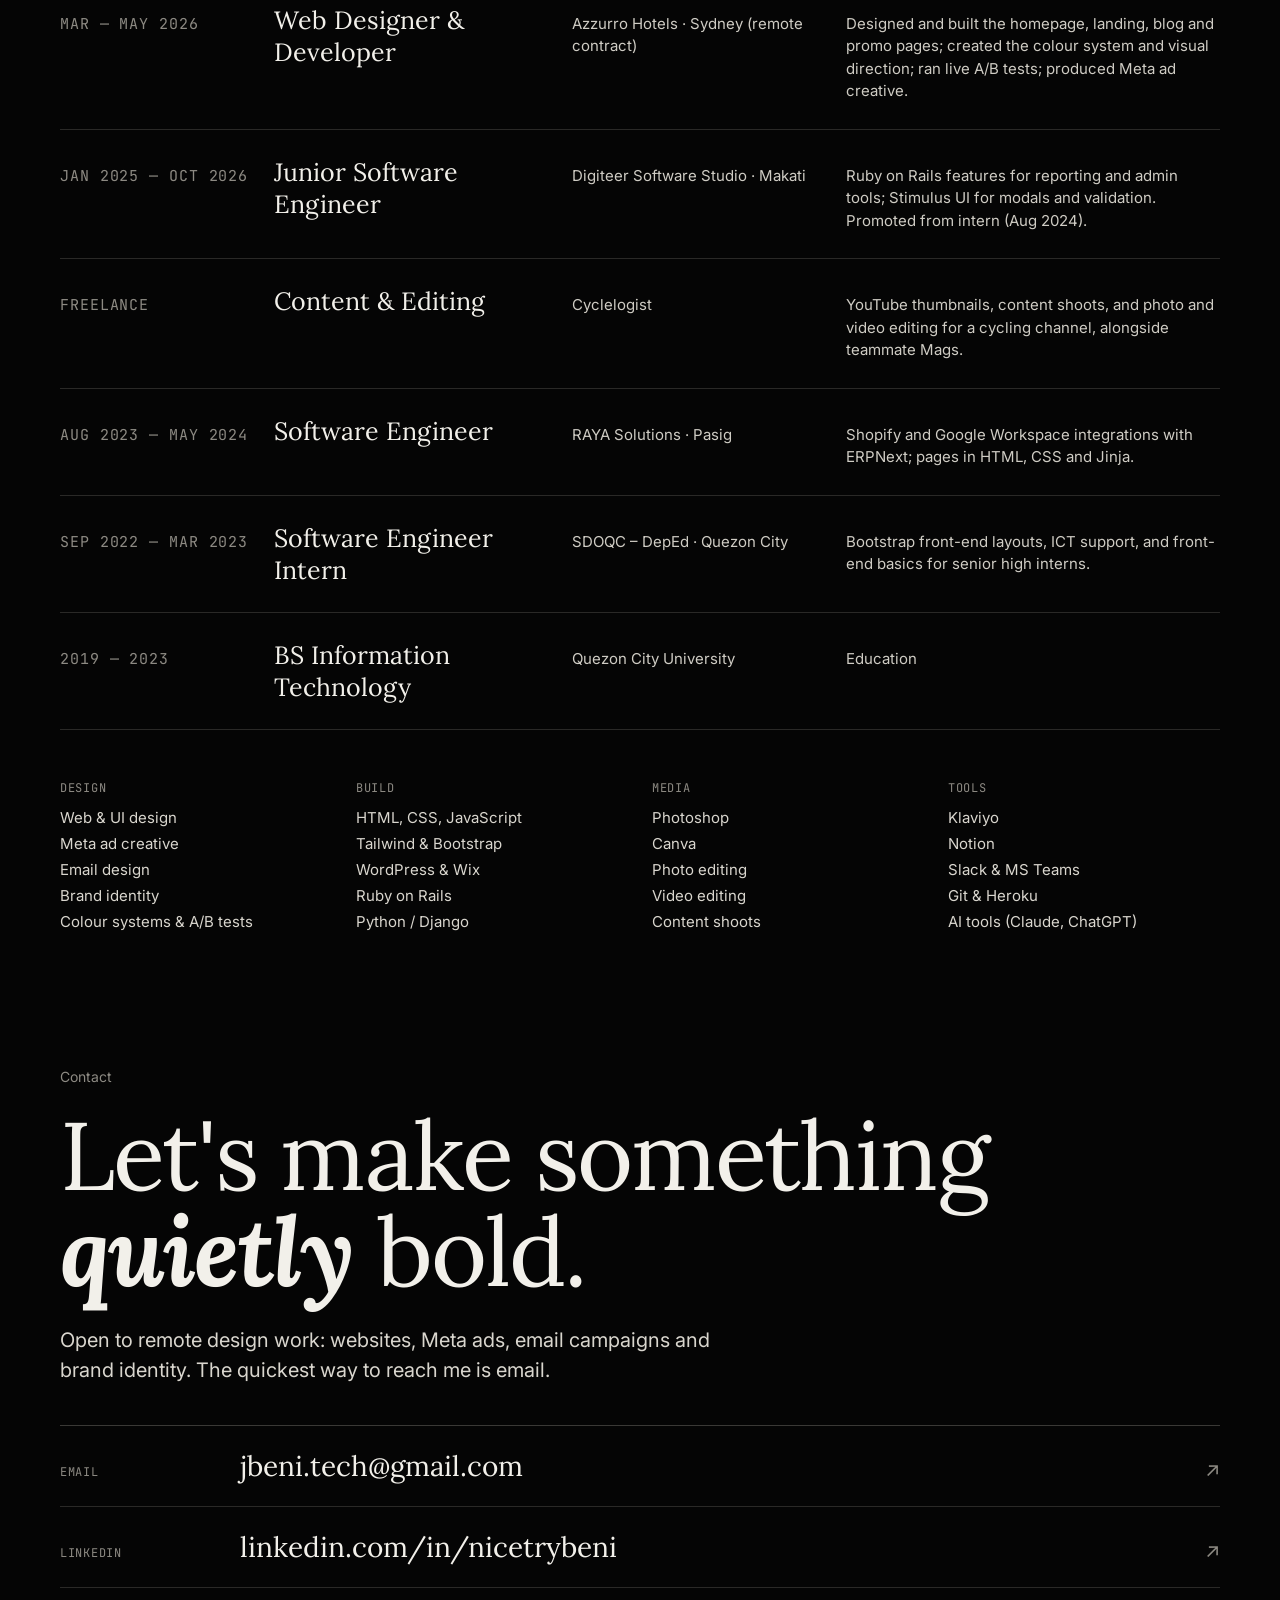
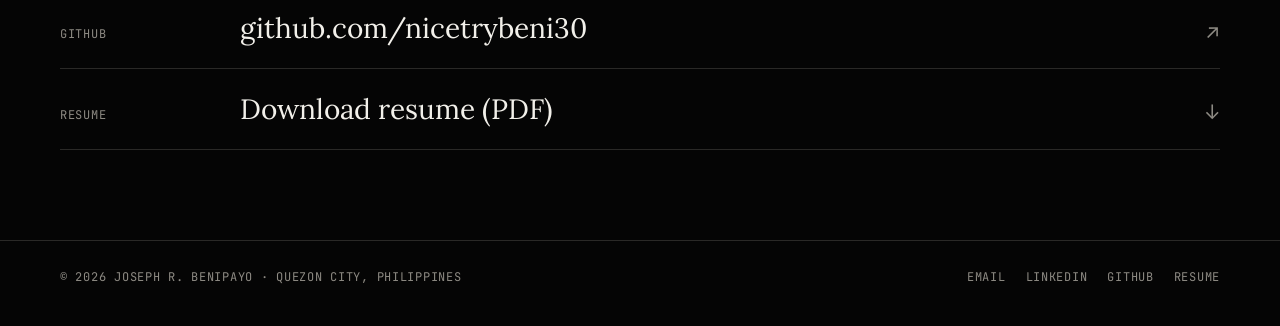
==== commit 3c0579f0: "Add YouTube thumbnails section (The Cyclelogist) Co-Authored-By: Claude Opus 5.5 <noreply@anthropic." ====
--- a/index.html
+++ b/index.html
@@ -11,14 +11,14 @@
 <meta name="theme-color" content="#050505">
 <link rel="icon" href="assets/img/favicon.svg" type="image/svg+xml">
 <link rel="preconnect" href="https://fonts.googleapis.com"><link rel="preconnect" href="https://fonts.gstatic.com" crossorigin><link href="https://fonts.googleapis.com/css2?family=Inter:wght@400;500;600;700;900&family=Lora:ital,wght@0,400;0,600;0,700;1,400;1,700&family=Libre+Baskerville&family=JetBrains+Mono:wght@400;700&display=swap" rel="stylesheet">
-<link rel="stylesheet" href="assets/css/styles.css?v=4">
+<link rel="stylesheet" href="assets/css/styles.css?v=5">
 </head>
 <body>
 <a class="skip" href="#main">Skip to content</a>
 <div class="grid-lines" aria-hidden="true"><i></i><i></i><i></i><i></i><i></i><i></i></div>
 <header class="top"><div class="wrap nav">
 <a class="brand" href="index.html" aria-label="Joseph Benipayo, home"><span class="mark">JB</span><span class="who"><b>Joseph Benipayo</b><span>Web &amp; Graphic Designer</span></span></a>
-<nav aria-label="Main"><a href="index.html#work">Work</a><a href="index.html#personal">Personal</a><a href="index.html#code">Code</a><a href="index.html#experience">Experience</a><a href="index.html#contact">Contact</a><a class="avail" href="index.html#contact"><i></i>Available for work</a></nav>
+<nav aria-label="Main"><a href="index.html#work">Work</a><a href="index.html#thumbnails">Thumbnails</a><a href="index.html#personal">Personal</a><a href="index.html#code">Code</a><a href="index.html#experience">Experience</a><a href="index.html#contact">Contact</a><a class="avail" href="index.html#contact"><i></i>Available for work</a></nav>
 </div></header>
 <main id="main">
 <section class="wrap hero"><div class="kicker">Web &amp; graphic designer · Quezon City, Philippines · Open to remote work</div>
@@ -34,7 +34,7 @@
 <div class="wrap"><div class="logos-wrap">
 <div class="lrow"><div class="mono logos-label">Worked with</div><div class="logos">
 <a class="lg" href="#work"><span class="lg-azzurro">Azzurro<b>.</b></span><small class="mono">Client · Web &amp; Meta ads</small></a>
-<a class="lg" href="#experience"><span class="lg-mono">CYCLELOGIST</span><small class="mono">Content &amp; editing</small></a></div></div>
+<a class="lg" href="#thumbnails"><span class="lg-mono">CYCLELOGIST</span><small class="mono">YouTube thumbnails &amp; editing</small></a></div></div>
 <div class="lrow lrow-p"><div class="mono logos-label">Personal projects</div><div class="logos">
 <a class="lg" href="projects/ordre-website.html"><span class="lg-ordre">ORDRE</span><small class="mono">Concept brand</small></a>
 <a class="lg" href="projects/slipstream-website.html"><span class="lg-slip">SLIPSTREAM</span><small class="mono">Concept brand</small></a>
@@ -62,6 +62,20 @@
 <div class="ptitle"><h3><small>02</small>Azzurro Hotels — Meta ads</h3><span class="mono">Facebook &amp; Instagram · Carousel + single image</span></div>
 <div class="pmeta"><p>One brief — beds from $35 a night, free dinner, long stays from $225 a week — told in nine art directions, from handwritten scrapbook to clean navy-and-gold editorial. Each set is a four-slide carousel that walks from the stay, to the room, to the neighbourhood, to the deal.</p><a class="mono link" href="work/azzurro.html#ads">[View all 35]</a></div>
 <div class="mono tags"><b></b>Ad design, Art direction, Copy, Photo editing · 35 creatives · 9 styles</div></article></section>
+
+<section class="wrap"><div class="sec-head" id="thumbnails"><h2>YouTube thumbnails</h2><p>— Made to earn the <em class="b">click</em></p></div>
+<div class="story reveal"><p class="big">One idea, big type, a face or the product. Readable at phone size.</p><p>Thumbnails I designed for The Cyclelogist, a Filipino cycling channel, while doing content shoots and editing for the team (2023–2024). Each one sells a single question or promise: a reason, a test, a controversy. Click any thumbnail to watch the video.</p></div>
+<div class="yt-grid reveal">
+<a class="yt" href="https://www.youtube.com/watch?v=cEuBnCPI0GY" target="_blank" rel="noopener"><div class="frame"><img src="https://i.ytimg.com/vi/cEuBnCPI0GY/maxresdefault.jpg" alt="YouTube thumbnail: 7 Dahilan Bakit Konti Na Lang Ang Nagbabike Ngayon" loading="lazy"></div><span class="yt-t">7 Dahilan Bakit Konti Na Lang Ang Nagbabike Ngayon</span><span class="mono yt-v">57K views</span></a>
+<a class="yt" href="https://www.youtube.com/watch?v=VvZitzSS9PE" target="_blank" rel="noopener"><div class="frame"><img src="https://i.ytimg.com/vi/VvZitzSS9PE/maxresdefault.jpg" alt="YouTube thumbnail: Bakit Nasunog Ang Bike Shop Ko? | Skylark's Bike Shop" loading="lazy"></div><span class="yt-t">Bakit Nasunog Ang Bike Shop Ko? | Skylark's Bike Shop</span><span class="mono yt-v">29K views</span></a>
+<a class="yt" href="https://www.youtube.com/watch?v=fWZH7PX-_OY" target="_blank" rel="noopener"><div class="frame"><img src="https://i.ytimg.com/vi/fWZH7PX-_OY/maxresdefault.jpg" alt="YouTube thumbnail: Gaano Kalayo Ang Kayang Marating ng Himo Z20 Folding E-bike?" loading="lazy"></div><span class="yt-t">Gaano Kalayo Ang Kayang Marating ng Himo Z20 Folding E-bike?</span><span class="mono yt-v">20K views</span></a>
+<a class="yt" href="https://www.youtube.com/watch?v=nSAR3GjQyF4" target="_blank" rel="noopener"><div class="frame"><img src="https://i.ytimg.com/vi/nSAR3GjQyF4/maxresdefault.jpg" alt="YouTube thumbnail: New Trinx e-Bikes Available na sa Philippine Market" loading="lazy"></div><span class="yt-t">New Trinx e-Bikes Available na sa Philippine Market</span><span class="mono yt-v">18K views</span></a>
+<a class="yt" href="https://www.youtube.com/watch?v=S_YLE_nZ9b8" target="_blank" rel="noopener"><div class="frame"><img src="https://i.ytimg.com/vi/S_YLE_nZ9b8/maxresdefault.jpg" alt="YouTube thumbnail: Tama Ba? Siklista, Hinampas ang Isang Kotse sa Bike Lane" loading="lazy"></div><span class="yt-t">Tama Ba? Siklista, Hinampas ang Isang Kotse sa Bike Lane</span><span class="mono yt-v">11K views</span></a>
+<a class="yt" href="https://www.youtube.com/watch?v=Fp1t1_YpdlM" target="_blank" rel="noopener"><div class="frame"><img src="https://i.ytimg.com/vi/Fp1t1_YpdlM/maxresdefault.jpg" alt="YouTube thumbnail: ADO A20 Air vs. Lite E-Bikes | An Honest Review" loading="lazy"></div><span class="yt-t">ADO A20 Air vs. Lite E-Bikes | An Honest Review</span><span class="mono yt-v">8.3K views</span></a>
+<a class="yt" href="https://www.youtube.com/watch?v=63L20spfmeA" target="_blank" rel="noopener"><div class="frame"><img src="https://i.ytimg.com/vi/63L20spfmeA/maxresdefault.jpg" alt="YouTube thumbnail: Pagkatapos Masunog, Skylark's Bike Shop Open Na Uli" loading="lazy"></div><span class="yt-t">Pagkatapos Masunog, Skylark's Bike Shop Open Na Uli</span><span class="mono yt-v">4.4K views</span></a>
+<a class="yt" href="https://www.youtube.com/watch?v=tthDMAzltgI" target="_blank" rel="noopener"><div class="frame"><img src="https://i.ytimg.com/vi/tthDMAzltgI/maxresdefault.jpg" alt="YouTube thumbnail: Tama Ba? Mga Siklista Ayaw Magbigay sa Ibang Motorista" loading="lazy"></div><span class="yt-t">Tama Ba? Mga Siklista Ayaw Magbigay sa Ibang Motorista</span><span class="mono yt-v">1.8K views</span></a>
+</div>
+<div class="mono more-gh"><a class="link" href="https://www.youtube.com/c/TheCyclelogist/videos" target="_blank" rel="noopener">The Cyclelogist on YouTube ↗</a> <span style="color:var(--mute)">· View counts as of Nov 2026</span></div></section>
 
 <section class="wrap"><div class="sec-head" id="personal"><h2>Personal work</h2><p>— Made for the <em class="b">love</em> of it</p></div>
 <div class="story reveal"><p class="big">Cycling: three brands, one obsession.</p><p>I've been hooked on bikes since I was a kid, and reading the cycling manhwa <i>Wind Breaker</i> made me want to design for the sport. So I built three cycling brands from scratch, each with its own identity, website and matching email, and each with a different idea of what a cycling brand can be. Every design below is live: click through to the real pages.</p></div>
@@ -144,7 +158,7 @@
 <a href="assets/docs/cycling-brand-research.pdf" target="_blank" rel="noopener"><div class="frame"><img src="assets/img/home/research-cycling.jpg" alt="Cycling brand research board, page preview" loading="lazy" decoding="async"></div><span class="mono rtag">Research · AI-assisted</span><h3>Cycling Brand Research Board</h3><p class="rdesc">Rapha, MAAP and luxury references that shaped ORDRE, SLIPSTREAM and 0500, with strategy and a scored comparison.</p><div class="mono rmeta"><span>20 pages</span><span>[Read PDF]</span></div></a>
 </div></section>
 
-<section class="wrap"><div class="sec-head" id="experience"><h2>Experience</h2><p>— From <em class="b">code</em> to <em class="b">craft</em></p></div><div class="exp reveal"><div class="row"><span class="mono when">Mar — May 2026</span><h4>Web Designer &amp; Developer</h4><span>Azzurro Hotels · Sydney (remote contract)</span><span>Designed and built the homepage, landing, blog and promo pages; created the colour system and visual direction; ran live A/B tests; produced Meta ad creative.</span></div><div class="row"><span class="mono when">Jan 2025 — Oct 2026</span><h4>Junior Software Engineer</h4><span>Digiteer Software Studio · Makati</span><span>Ruby on Rails features for reporting and admin tools; Stimulus UI for modals and validation. Promoted from intern (Aug 2024).</span></div><div class="row"><span class="mono when">Freelance</span><h4>Content &amp; Editing</h4><span>Cyclelogist</span><span>Content shoots plus photo and video editing for a cycling creator, alongside teammate Mags.</span></div><div class="row"><span class="mono when">Aug 2023 — May 2024</span><h4>Software Engineer</h4><span>RAYA Solutions · Pasig</span><span>Shopify and Google Workspace integrations with ERPNext; pages in HTML, CSS and Jinja.</span></div><div class="row"><span class="mono when">Sep 2022 — Mar 2023</span><h4>Software Engineer Intern</h4><span>SDOQC – DepEd · Quezon City</span><span>Bootstrap front-end layouts, ICT support, and front-end basics for senior high interns.</span></div><div class="row"><span class="mono when">2019 — 2023</span><h4>BS Information Technology</h4><span>Quezon City University</span><span>Education</span></div></div>
+<section class="wrap"><div class="sec-head" id="experience"><h2>Experience</h2><p>— From <em class="b">code</em> to <em class="b">craft</em></p></div><div class="exp reveal"><div class="row"><span class="mono when">Mar — May 2026</span><h4>Web Designer &amp; Developer</h4><span>Azzurro Hotels · Sydney (remote contract)</span><span>Designed and built the homepage, landing, blog and promo pages; created the colour system and visual direction; ran live A/B tests; produced Meta ad creative.</span></div><div class="row"><span class="mono when">Jan 2025 — Oct 2026</span><h4>Junior Software Engineer</h4><span>Digiteer Software Studio · Makati</span><span>Ruby on Rails features for reporting and admin tools; Stimulus UI for modals and validation. Promoted from intern (Aug 2024).</span></div><div class="row"><span class="mono when">Freelance</span><h4>Content &amp; Editing</h4><span>Cyclelogist</span><span>YouTube thumbnails, content shoots, and photo and video editing for a cycling channel, alongside teammate Mags.</span></div><div class="row"><span class="mono when">Aug 2023 — May 2024</span><h4>Software Engineer</h4><span>RAYA Solutions · Pasig</span><span>Shopify and Google Workspace integrations with ERPNext; pages in HTML, CSS and Jinja.</span></div><div class="row"><span class="mono when">Sep 2022 — Mar 2023</span><h4>Software Engineer Intern</h4><span>SDOQC – DepEd · Quezon City</span><span>Bootstrap front-end layouts, ICT support, and front-end basics for senior high interns.</span></div><div class="row"><span class="mono when">2019 — 2023</span><h4>BS Information Technology</h4><span>Quezon City University</span><span>Education</span></div></div>
 <div class="skills reveal"><div><h5 class="mono">Design</h5><ul><li>Web &amp; UI design</li><li>Meta ad creative</li><li>Email design</li><li>Brand identity</li><li>Colour systems &amp; A/B tests</li></ul></div>
 <div><h5 class="mono">Build</h5><ul><li>HTML, CSS, JavaScript</li><li>Tailwind &amp; Bootstrap</li><li>WordPress &amp; Wix</li><li>Ruby on Rails</li><li>Python / Django</li></ul></div>
 <div><h5 class="mono">Media</h5><ul><li>Photoshop</li><li>Canva</li><li>Photo editing</li><li>Video editing</li><li>Content shoots</li></ul></div>
@@ -160,6 +174,6 @@
 </div></section>
 </main>
 <footer><div class="wrap mono"><span>© <span id="year">2026</span> Joseph R. Benipayo · Quezon City, Philippines</span><span class="flinks"><a class="link" href="mailto:jbeni.tech@gmail.com">Email</a><a class="link" href="https://www.linkedin.com/in/nicetrybeni" target="_blank" rel="noopener">LinkedIn</a><a class="link" href="https://github.com/nicetrybeni30" target="_blank" rel="noopener">GitHub</a><a class="link" href="assets/docs/Joseph-Benipayo-Resume.pdf" target="_blank" rel="noopener">Resume</a></span></div></footer>
-<script src="assets/js/main.js?v=4" defer></script>
+<script src="assets/js/main.js?v=5" defer></script>
 </body>
 </html>
--- a/assets/css/styles.css
+++ b/assets/css/styles.css
@@ -122,6 +122,12 @@
 .res img{object-position:top}
 .res h3{font-family:var(--serif);font-weight:400;font-size:28px;margin-top:18px}
 
+/* youtube thumbnails */
+.yt-grid{display:grid;grid-template-columns:repeat(4,1fr);gap:28px 20px}
+.yt .frame{aspect-ratio:16/9;border-radius:6px}
+.yt-t{display:block;margin-top:12px;font-size:14px;line-height:1.4;color:var(--fg)}
+.yt-v{display:block;margin-top:6px;color:var(--mute)}
+
 /* code */
 .code-grid{display:grid;grid-template-columns:1fr 1fr;gap:56px 32px}
 .ccard .ptitle h3{font-size:30px}
@@ -212,6 +218,7 @@
   .nav nav a:not(.avail):not(.keep){display:none}
   .shots .frame{height:420px} .pal{grid-template-columns:repeat(3,1fr)} .pal-cap{grid-template-columns:repeat(3,1fr)}
   .pal .frame{height:260px} .ads{grid-template-columns:repeat(4,1fr)}
+  .yt-grid{grid-template-columns:repeat(2,1fr)}
   .lrow-p .logos{flex-wrap:wrap;justify-content:flex-start;gap:22px 40px}
   .code-grid{gap:40px 20px} .cfeat{grid-template-columns:1fr;gap:24px} .cfeat .cshot{height:420px} .res3{grid-template-columns:1fr 1fr}
   .exp .row{grid-template-columns:150px 1fr 1fr} .exp .row span:last-child{grid-column:2/4}
@@ -232,7 +239,7 @@
   .pal{grid-template-columns:repeat(2,1fr)} .pal-cap{grid-template-columns:repeat(2,1fr)} .pal .frame{height:230px}
   .ads{grid-template-columns:repeat(2,1fr)} .statics{grid-template-columns:repeat(2,1fr)}
   .story{grid-template-columns:1fr;gap:16px} .story .big{font-size:28px}
-  .res{grid-template-columns:1fr} .res .frame{height:240px} .code-grid,.res3{grid-template-columns:1fr} .cshot,.cfeat .cshot{height:260px} .built li{grid-template-columns:1fr;gap:4px} .cvis{height:auto;min-height:260px;gap:18px} .flow{flex-direction:column;align-items:stretch;gap:6px} .flow i{transform:rotate(90deg);text-align:center} .flow span{font-size:16px;padding:10px 12px} .clinks{flex-wrap:wrap}
+  .res{grid-template-columns:1fr} .res .frame{height:240px} .code-grid,.res3{grid-template-columns:1fr} .yt-grid{grid-template-columns:1fr 1fr;gap:20px 12px} .yt-t{font-size:13px} .cshot,.cfeat .cshot{height:260px} .built li{grid-template-columns:1fr;gap:4px} .cvis{height:auto;min-height:260px;gap:18px} .flow{flex-direction:column;align-items:stretch;gap:6px} .flow i{transform:rotate(90deg);text-align:center} .flow span{font-size:16px;padding:10px 12px} .clinks{flex-wrap:wrap}
   .exp .row{grid-template-columns:1fr;gap:4px} .exp .row span:last-child{grid-column:auto}
   .skills{grid-template-columns:1fr 1fr}
   .contact{padding-top:90px;padding-bottom:70px} .contact h2{font-size:48px} .contact .row{flex-direction:column}
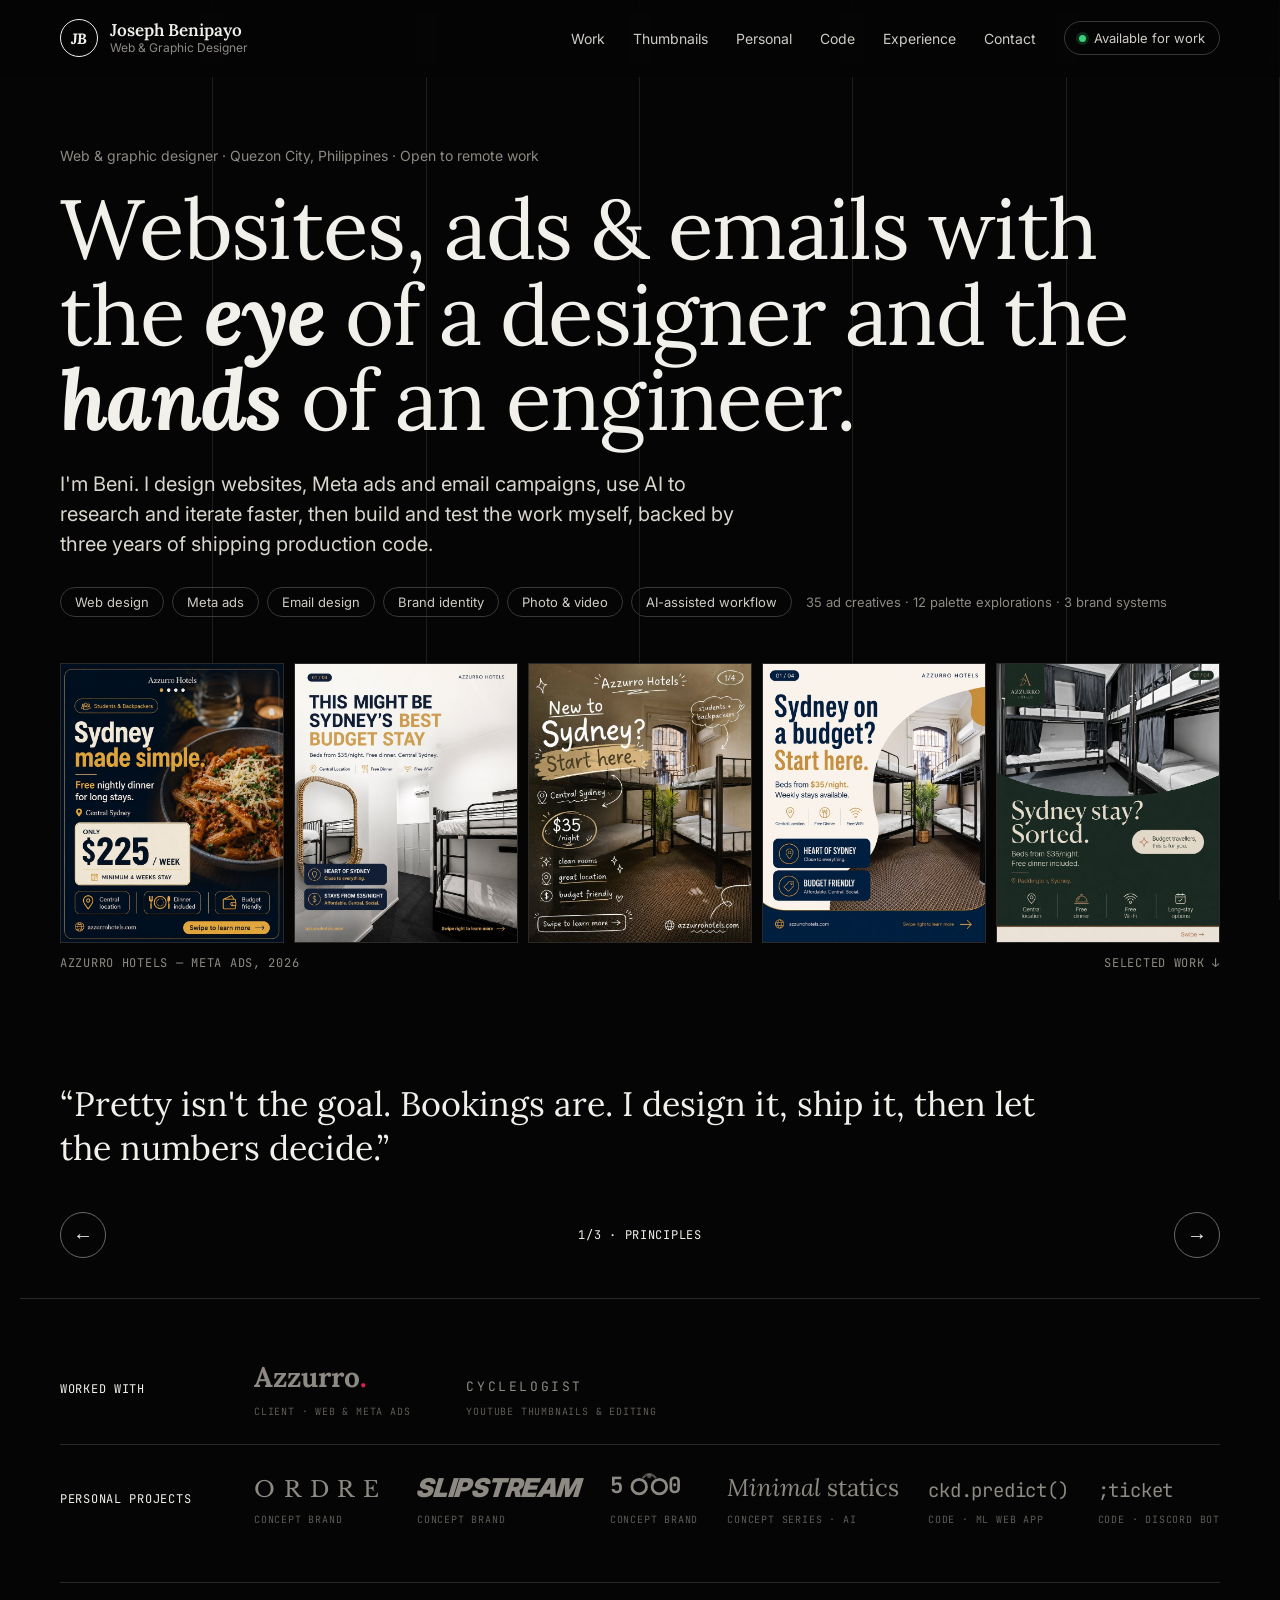
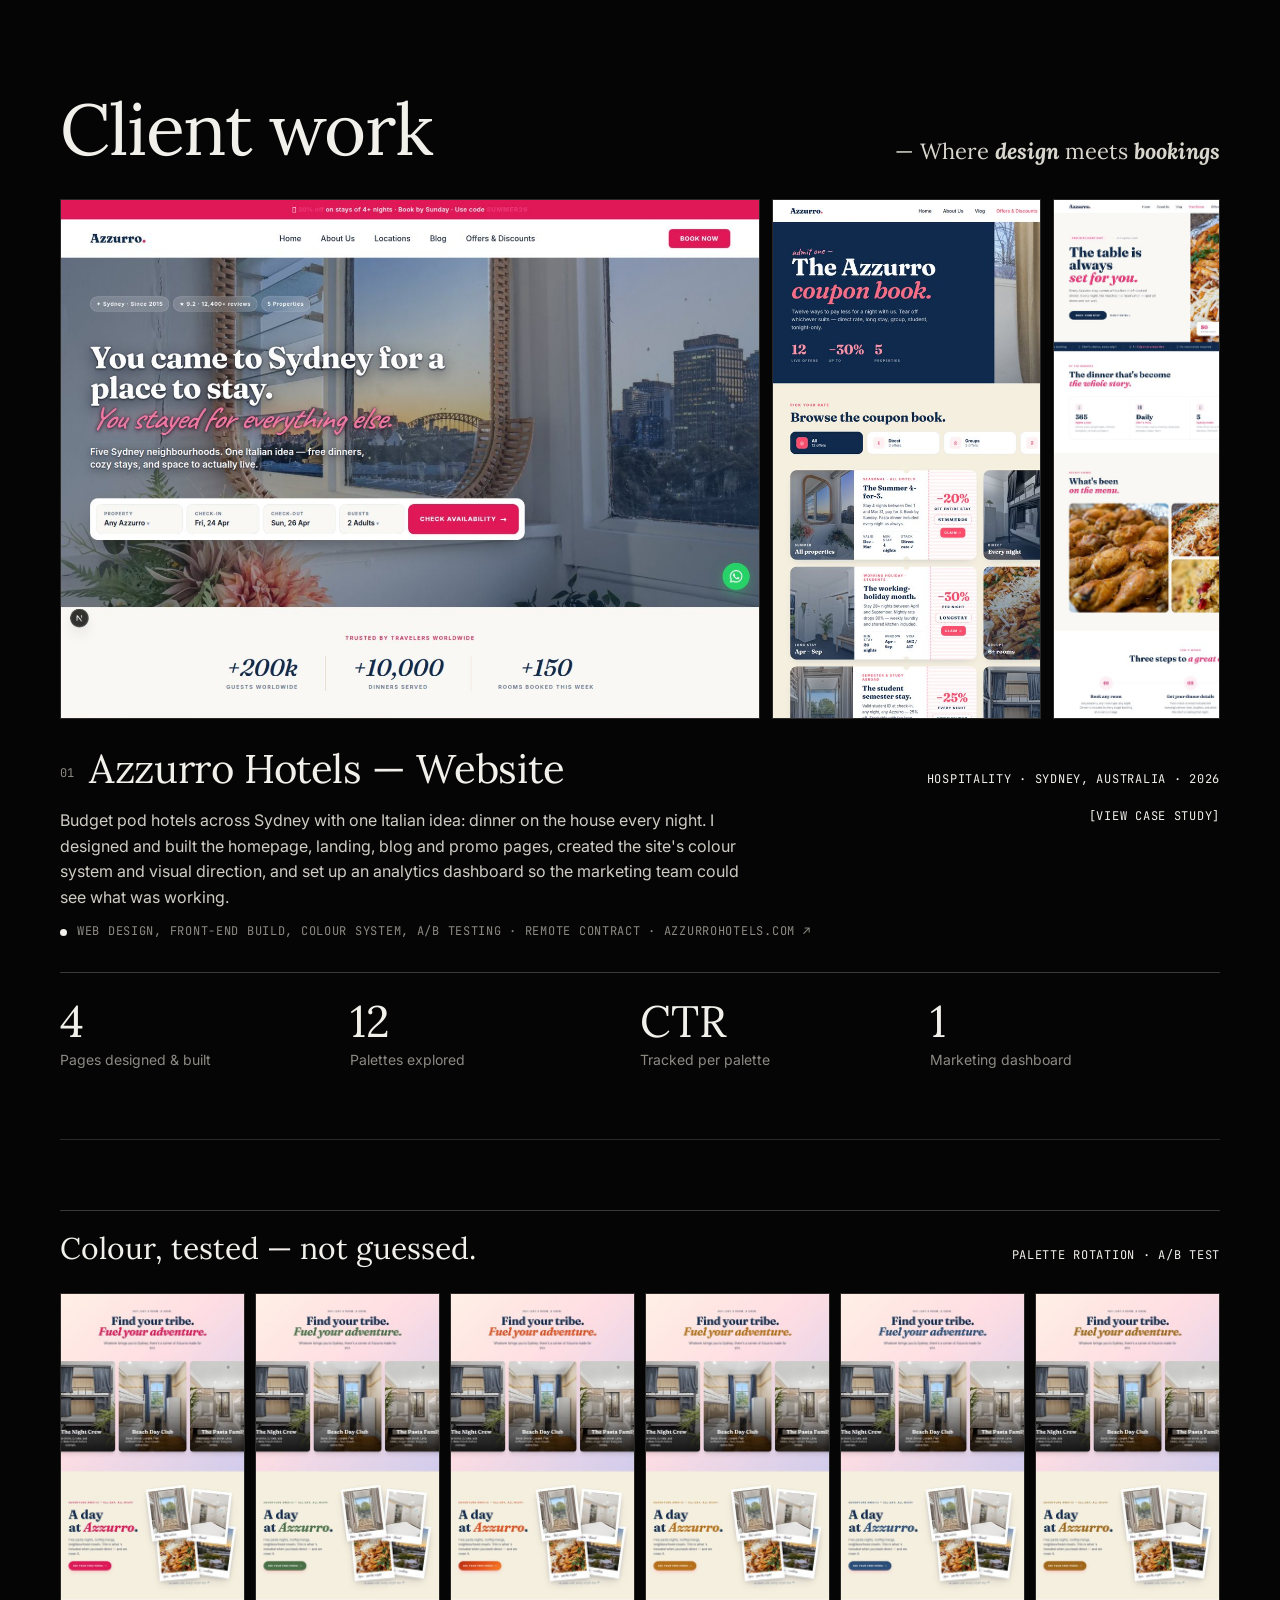
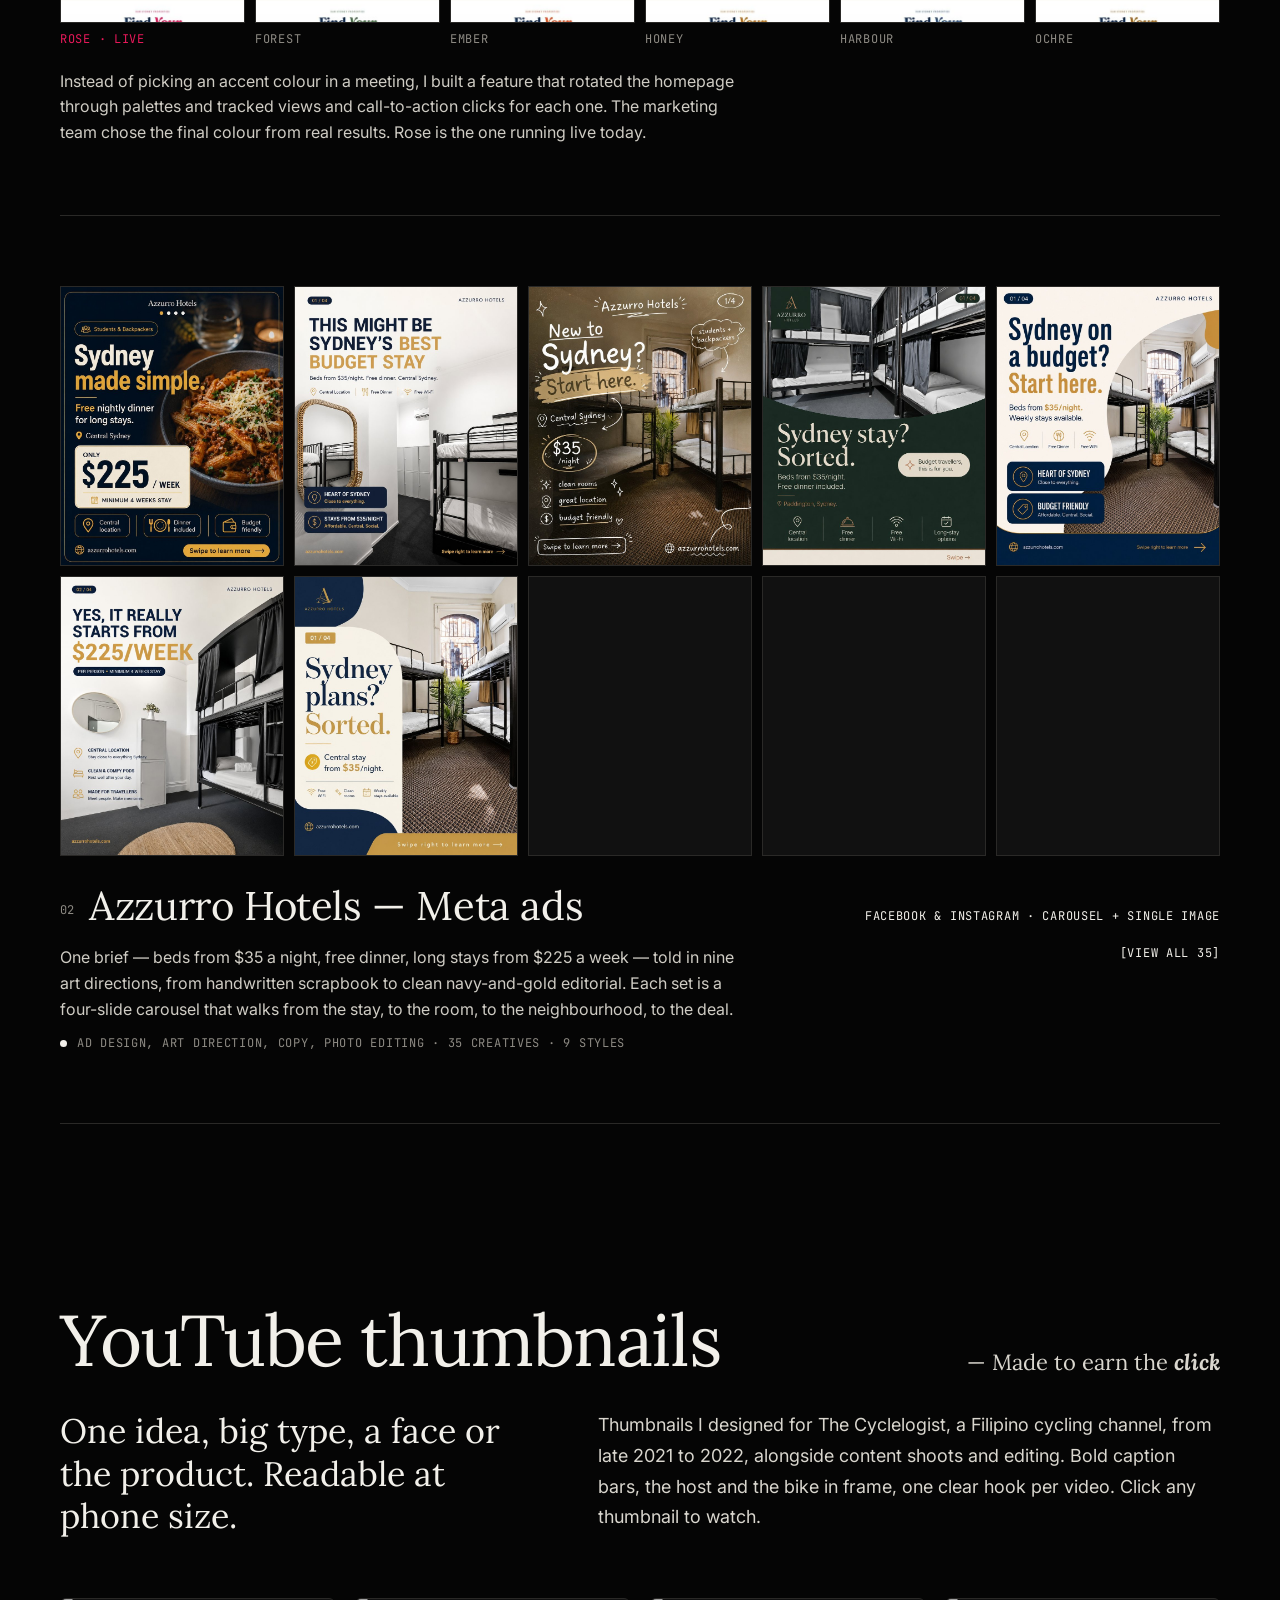
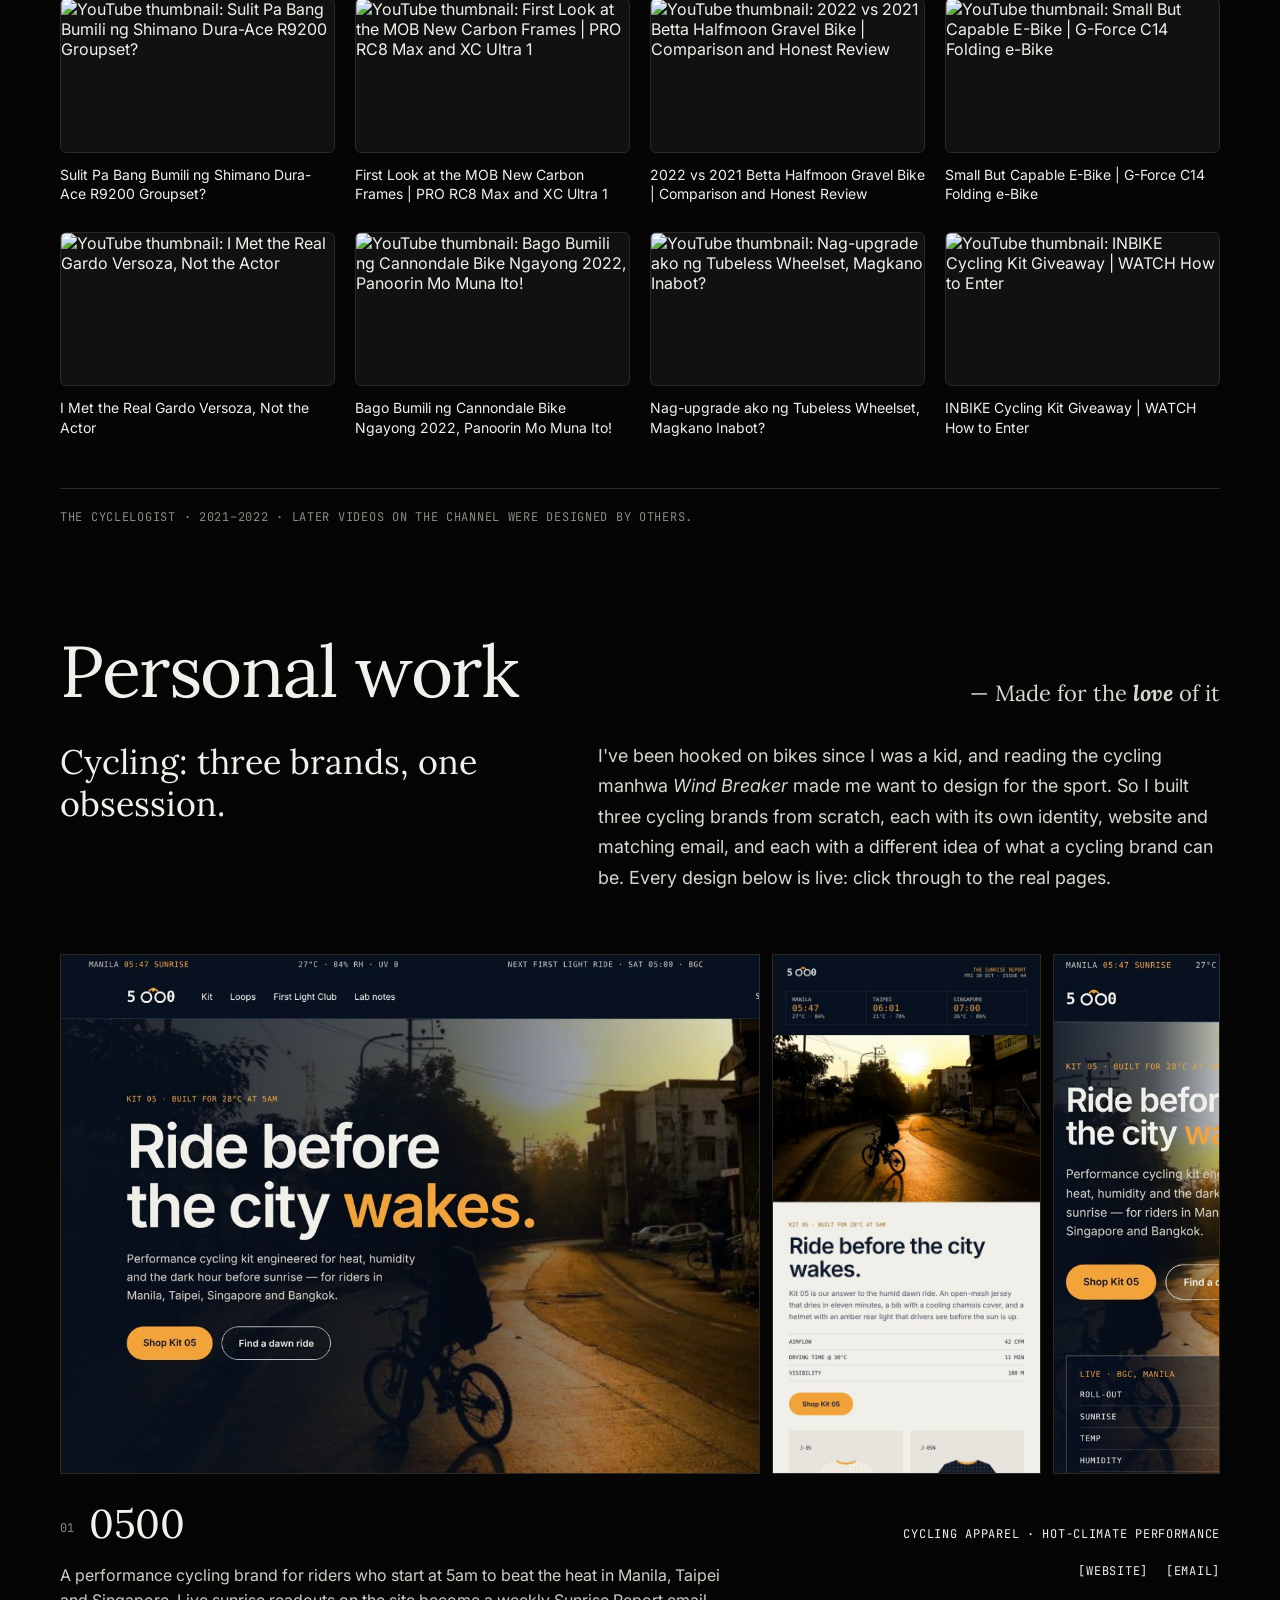
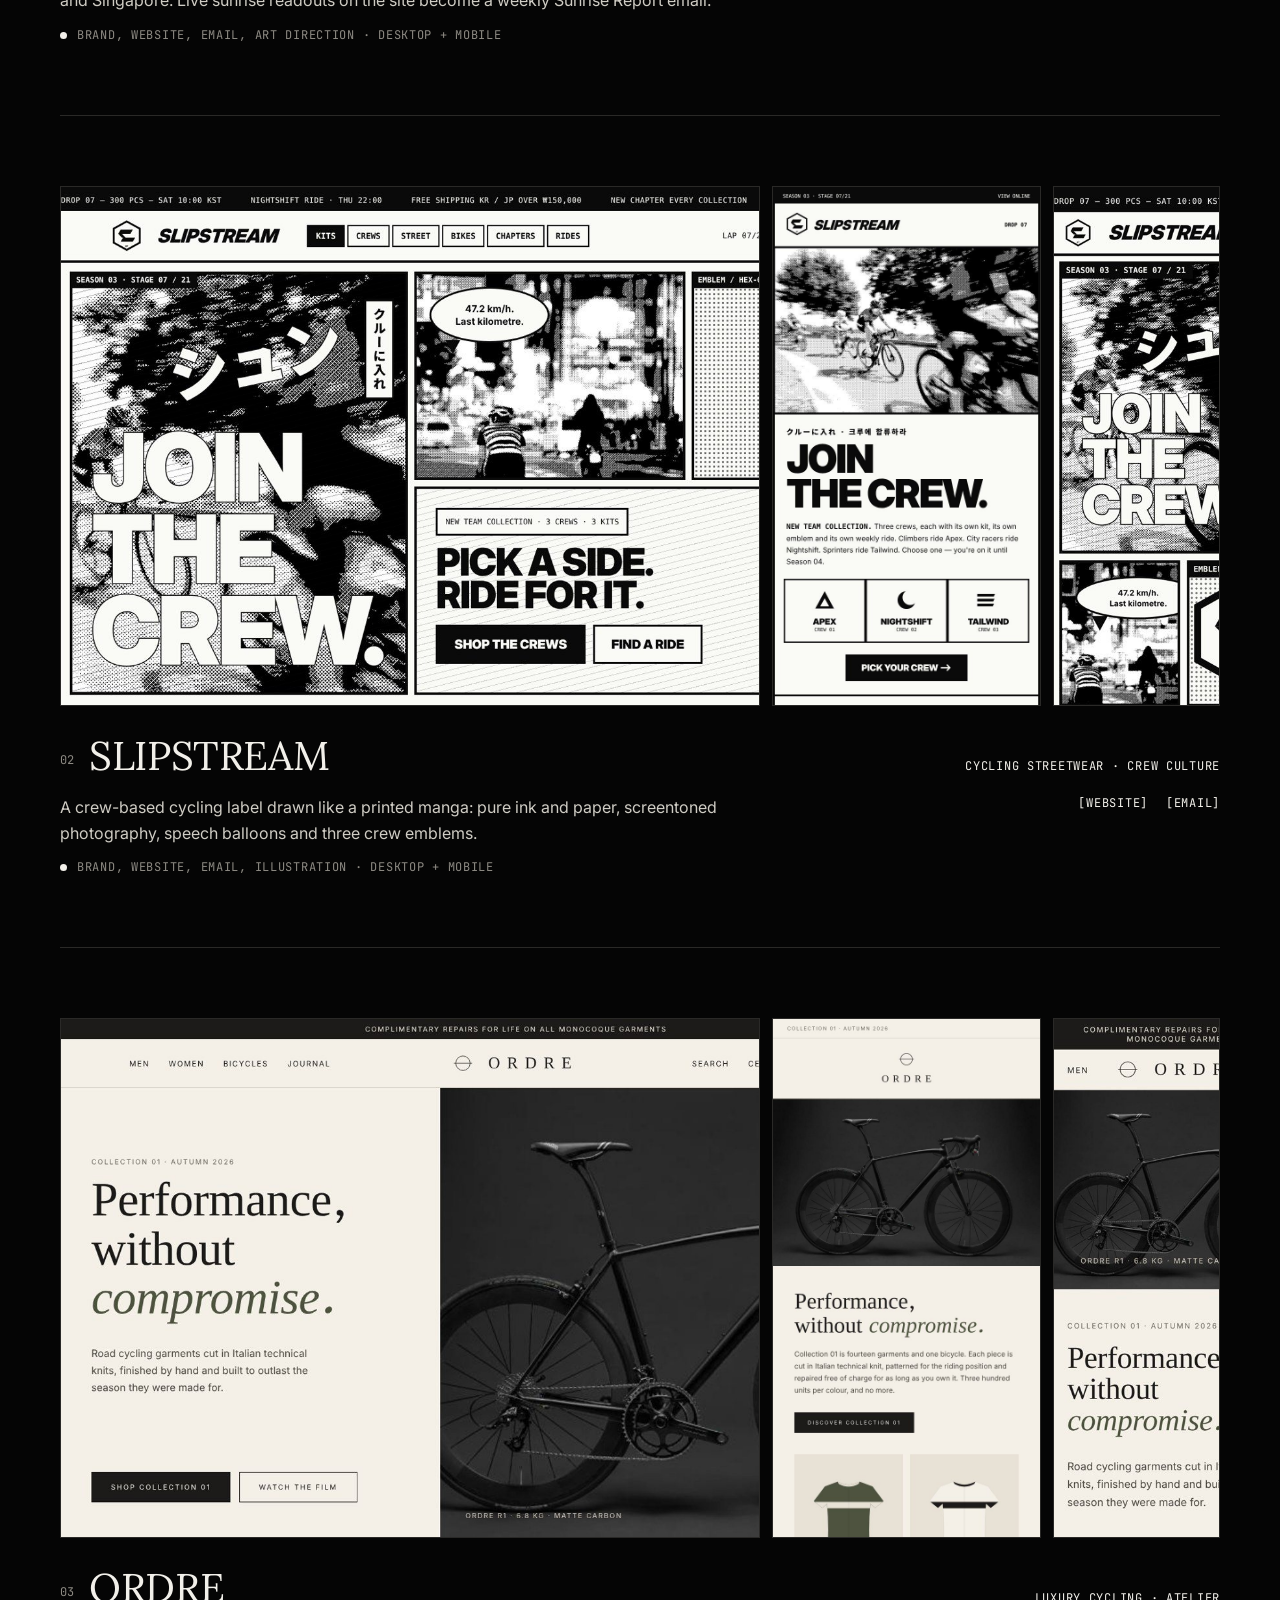
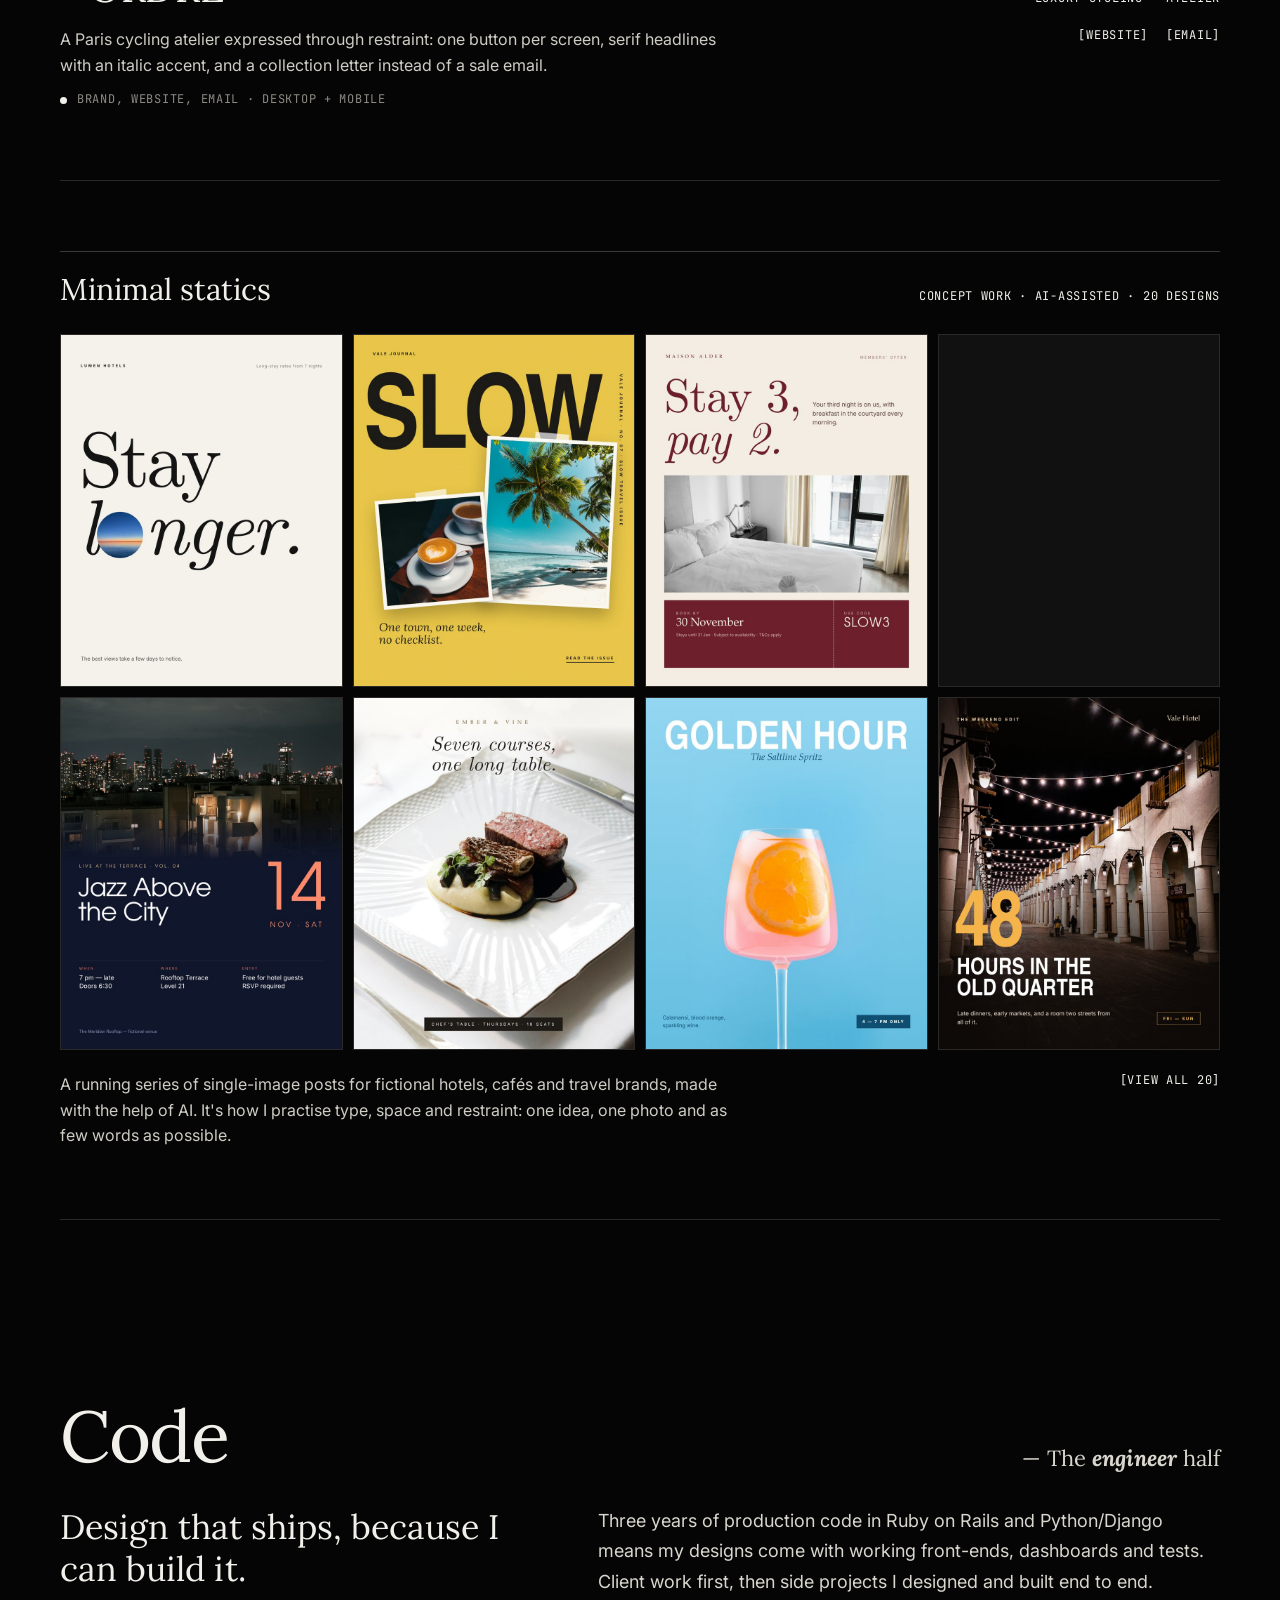
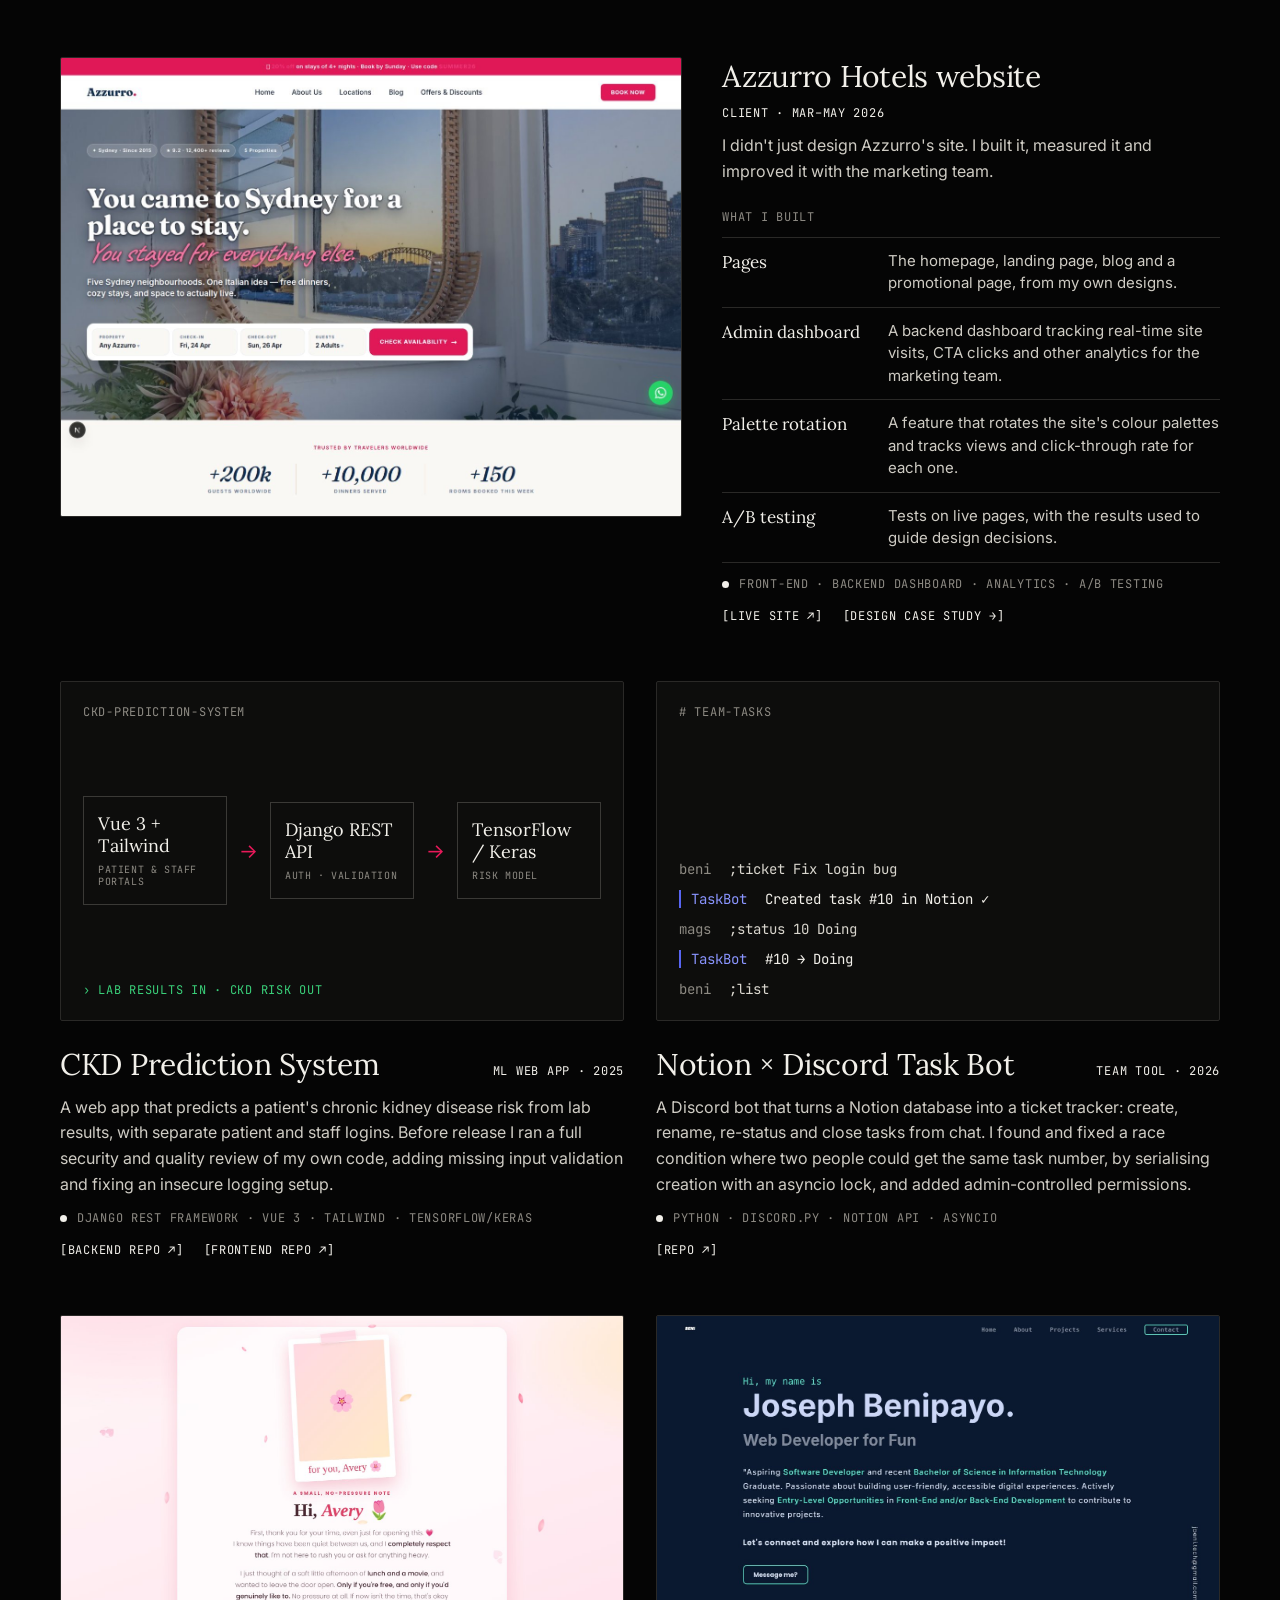
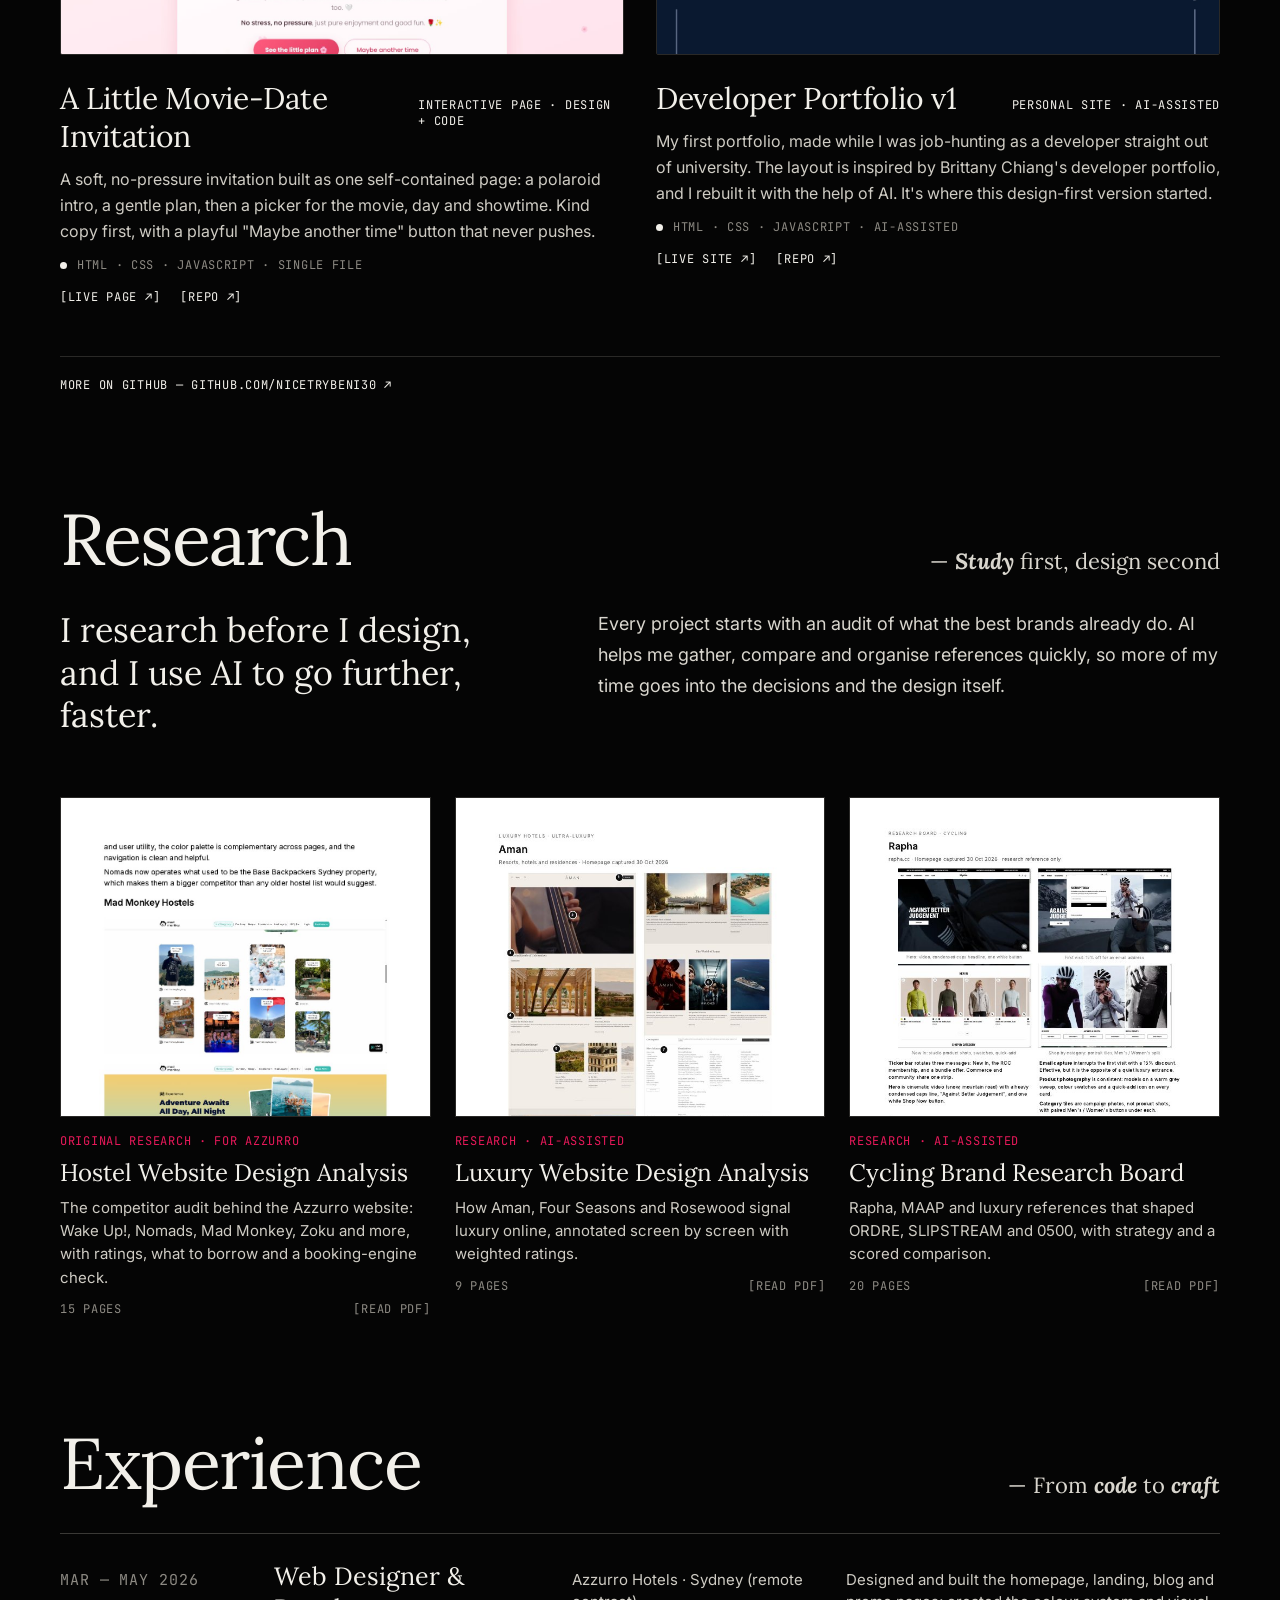
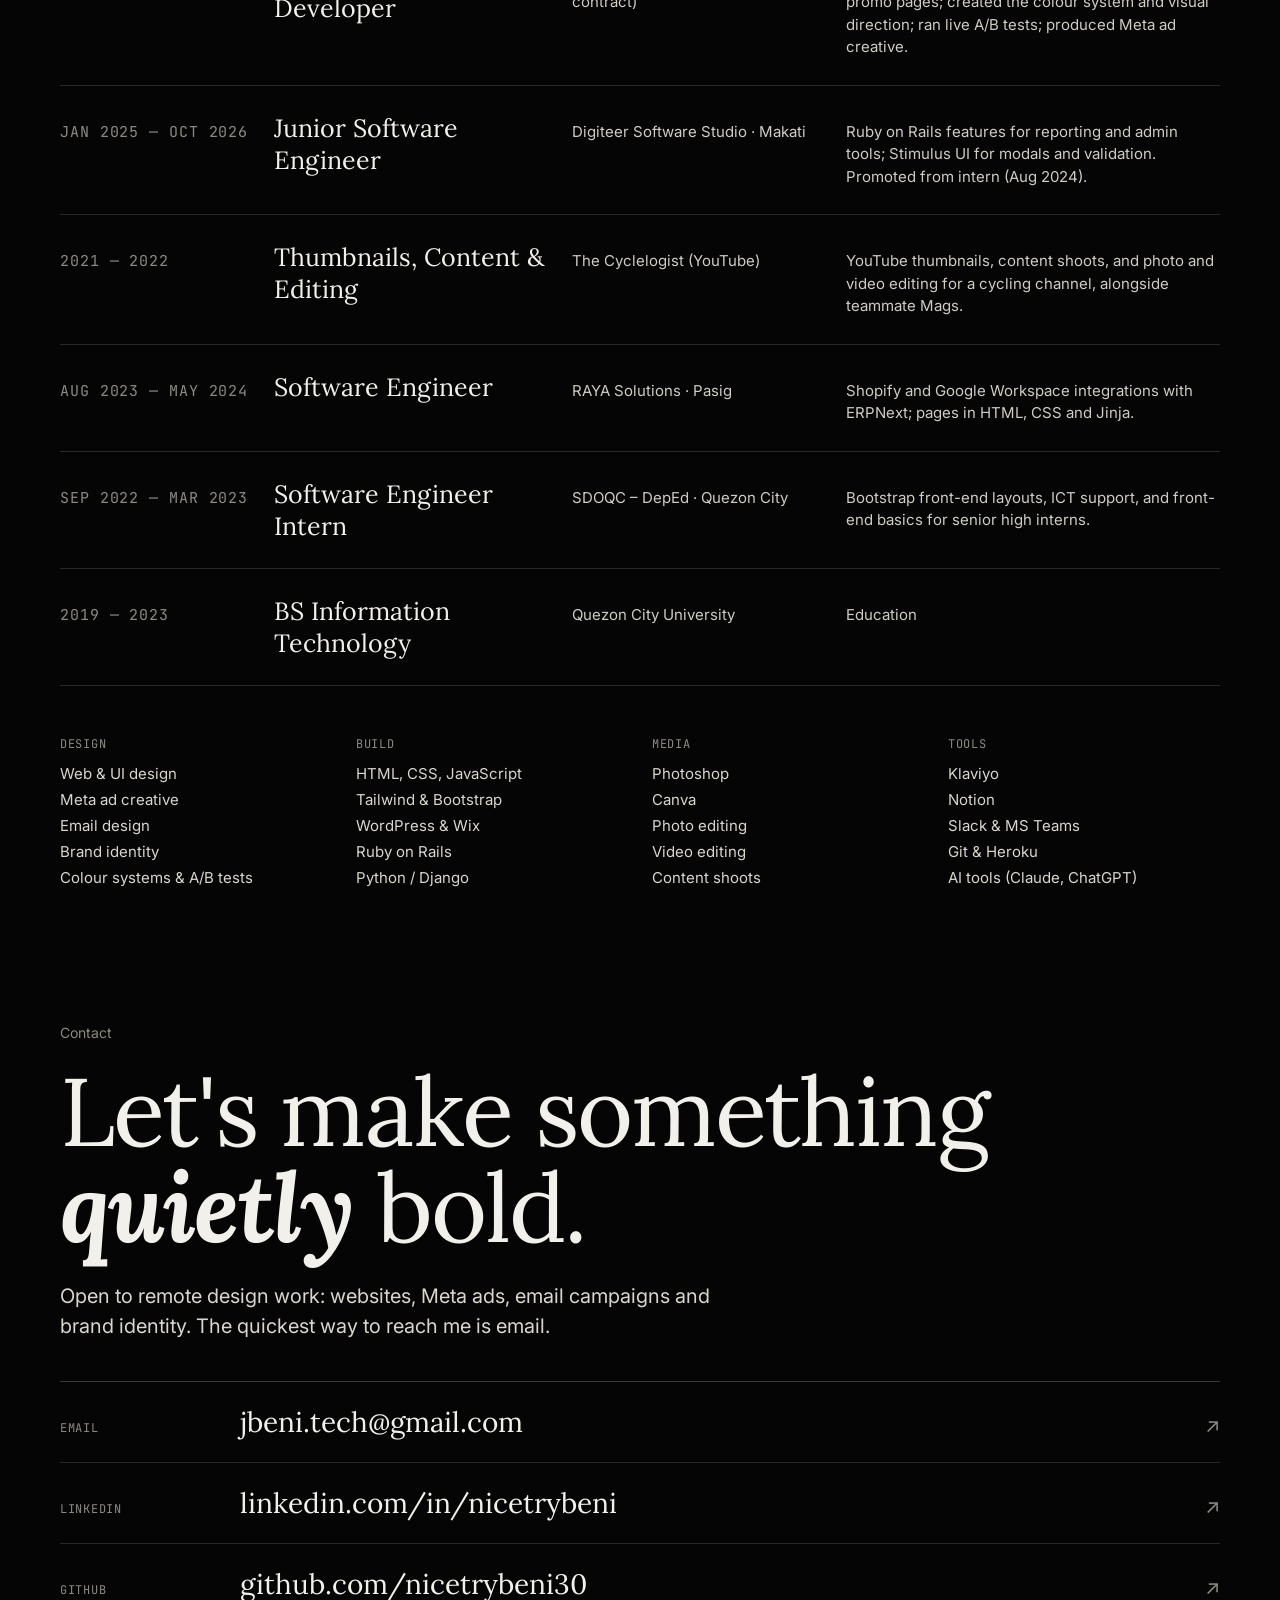
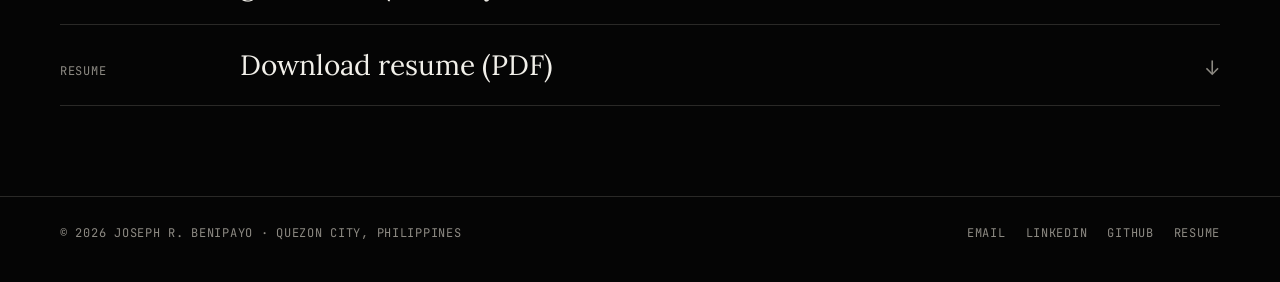
==== commit 417ee64c: "Show only Cyclelogist thumbnails Beni designed (2021-2022) Co-Authored-By: Claude Opus 5.5 <noreply@" ====
--- a/index.html
+++ b/index.html
@@ -11,7 +11,7 @@
 <meta name="theme-color" content="#050505">
 <link rel="icon" href="assets/img/favicon.svg" type="image/svg+xml">
 <link rel="preconnect" href="https://fonts.googleapis.com"><link rel="preconnect" href="https://fonts.gstatic.com" crossorigin><link href="https://fonts.googleapis.com/css2?family=Inter:wght@400;500;600;700;900&family=Lora:ital,wght@0,400;0,600;0,700;1,400;1,700&family=Libre+Baskerville&family=JetBrains+Mono:wght@400;700&display=swap" rel="stylesheet">
-<link rel="stylesheet" href="assets/css/styles.css?v=5">
+<link rel="stylesheet" href="assets/css/styles.css?v=6">
 </head>
 <body>
 <a class="skip" href="#main">Skip to content</a>
@@ -64,18 +64,18 @@
 <div class="mono tags"><b></b>Ad design, Art direction, Copy, Photo editing · 35 creatives · 9 styles</div></article></section>
 
 <section class="wrap"><div class="sec-head" id="thumbnails"><h2>YouTube thumbnails</h2><p>— Made to earn the <em class="b">click</em></p></div>
-<div class="story reveal"><p class="big">One idea, big type, a face or the product. Readable at phone size.</p><p>Thumbnails I designed for The Cyclelogist, a Filipino cycling channel, while doing content shoots and editing for the team (2023–2024). Each one sells a single question or promise: a reason, a test, a controversy. Click any thumbnail to watch the video.</p></div>
+<div class="story reveal"><p class="big">One idea, big type, a face or the product. Readable at phone size.</p><p>Thumbnails I designed for The Cyclelogist, a Filipino cycling channel, from late 2021 to 2022, alongside content shoots and editing. Bold caption bars, the host and the bike in frame, one clear hook per video. Click any thumbnail to watch.</p></div>
 <div class="yt-grid reveal">
-<a class="yt" href="https://www.youtube.com/watch?v=cEuBnCPI0GY" target="_blank" rel="noopener"><div class="frame"><img src="https://i.ytimg.com/vi/cEuBnCPI0GY/maxresdefault.jpg" alt="YouTube thumbnail: 7 Dahilan Bakit Konti Na Lang Ang Nagbabike Ngayon" loading="lazy"></div><span class="yt-t">7 Dahilan Bakit Konti Na Lang Ang Nagbabike Ngayon</span><span class="mono yt-v">57K views</span></a>
-<a class="yt" href="https://www.youtube.com/watch?v=VvZitzSS9PE" target="_blank" rel="noopener"><div class="frame"><img src="https://i.ytimg.com/vi/VvZitzSS9PE/maxresdefault.jpg" alt="YouTube thumbnail: Bakit Nasunog Ang Bike Shop Ko? | Skylark's Bike Shop" loading="lazy"></div><span class="yt-t">Bakit Nasunog Ang Bike Shop Ko? | Skylark's Bike Shop</span><span class="mono yt-v">29K views</span></a>
-<a class="yt" href="https://www.youtube.com/watch?v=fWZH7PX-_OY" target="_blank" rel="noopener"><div class="frame"><img src="https://i.ytimg.com/vi/fWZH7PX-_OY/maxresdefault.jpg" alt="YouTube thumbnail: Gaano Kalayo Ang Kayang Marating ng Himo Z20 Folding E-bike?" loading="lazy"></div><span class="yt-t">Gaano Kalayo Ang Kayang Marating ng Himo Z20 Folding E-bike?</span><span class="mono yt-v">20K views</span></a>
-<a class="yt" href="https://www.youtube.com/watch?v=nSAR3GjQyF4" target="_blank" rel="noopener"><div class="frame"><img src="https://i.ytimg.com/vi/nSAR3GjQyF4/maxresdefault.jpg" alt="YouTube thumbnail: New Trinx e-Bikes Available na sa Philippine Market" loading="lazy"></div><span class="yt-t">New Trinx e-Bikes Available na sa Philippine Market</span><span class="mono yt-v">18K views</span></a>
-<a class="yt" href="https://www.youtube.com/watch?v=S_YLE_nZ9b8" target="_blank" rel="noopener"><div class="frame"><img src="https://i.ytimg.com/vi/S_YLE_nZ9b8/maxresdefault.jpg" alt="YouTube thumbnail: Tama Ba? Siklista, Hinampas ang Isang Kotse sa Bike Lane" loading="lazy"></div><span class="yt-t">Tama Ba? Siklista, Hinampas ang Isang Kotse sa Bike Lane</span><span class="mono yt-v">11K views</span></a>
-<a class="yt" href="https://www.youtube.com/watch?v=Fp1t1_YpdlM" target="_blank" rel="noopener"><div class="frame"><img src="https://i.ytimg.com/vi/Fp1t1_YpdlM/maxresdefault.jpg" alt="YouTube thumbnail: ADO A20 Air vs. Lite E-Bikes | An Honest Review" loading="lazy"></div><span class="yt-t">ADO A20 Air vs. Lite E-Bikes | An Honest Review</span><span class="mono yt-v">8.3K views</span></a>
-<a class="yt" href="https://www.youtube.com/watch?v=63L20spfmeA" target="_blank" rel="noopener"><div class="frame"><img src="https://i.ytimg.com/vi/63L20spfmeA/maxresdefault.jpg" alt="YouTube thumbnail: Pagkatapos Masunog, Skylark's Bike Shop Open Na Uli" loading="lazy"></div><span class="yt-t">Pagkatapos Masunog, Skylark's Bike Shop Open Na Uli</span><span class="mono yt-v">4.4K views</span></a>
-<a class="yt" href="https://www.youtube.com/watch?v=tthDMAzltgI" target="_blank" rel="noopener"><div class="frame"><img src="https://i.ytimg.com/vi/tthDMAzltgI/maxresdefault.jpg" alt="YouTube thumbnail: Tama Ba? Mga Siklista Ayaw Magbigay sa Ibang Motorista" loading="lazy"></div><span class="yt-t">Tama Ba? Mga Siklista Ayaw Magbigay sa Ibang Motorista</span><span class="mono yt-v">1.8K views</span></a>
+<a class="yt" href="https://www.youtube.com/watch?v=7Sm-mpb9KB8" target="_blank" rel="noopener"><div class="frame"><img src="https://i.ytimg.com/vi/7Sm-mpb9KB8/maxresdefault.jpg" alt="YouTube thumbnail: Sulit Pa Bang Bumili ng Shimano Dura-Ace R9200 Groupset?" loading="lazy"></div><span class="yt-t">Sulit Pa Bang Bumili ng Shimano Dura-Ace R9200 Groupset?</span></a>
+<a class="yt" href="https://www.youtube.com/watch?v=7Cb-JjENRBc" target="_blank" rel="noopener"><div class="frame"><img src="https://i.ytimg.com/vi/7Cb-JjENRBc/maxresdefault.jpg" alt="YouTube thumbnail: First Look at the MOB New Carbon Frames | PRO RC8 Max and XC Ultra 1" loading="lazy"></div><span class="yt-t">First Look at the MOB New Carbon Frames | PRO RC8 Max and XC Ultra 1</span></a>
+<a class="yt" href="https://www.youtube.com/watch?v=WTfCibZeRCM" target="_blank" rel="noopener"><div class="frame"><img src="https://i.ytimg.com/vi/WTfCibZeRCM/maxresdefault.jpg" alt="YouTube thumbnail: 2022 vs 2021 Betta Halfmoon Gravel Bike | Comparison and Honest Review" loading="lazy"></div><span class="yt-t">2022 vs 2021 Betta Halfmoon Gravel Bike | Comparison and Honest Review</span></a>
+<a class="yt" href="https://www.youtube.com/watch?v=ryH3d_JVbEI" target="_blank" rel="noopener"><div class="frame"><img src="https://i.ytimg.com/vi/ryH3d_JVbEI/maxresdefault.jpg" alt="YouTube thumbnail: Small But Capable E-Bike | G-Force C14 Folding e-Bike" loading="lazy"></div><span class="yt-t">Small But Capable E-Bike | G-Force C14 Folding e-Bike</span></a>
+<a class="yt" href="https://www.youtube.com/watch?v=JqQGghjgE1k" target="_blank" rel="noopener"><div class="frame"><img src="https://i.ytimg.com/vi/JqQGghjgE1k/maxresdefault.jpg" alt="YouTube thumbnail: I Met the Real Gardo Versoza, Not the Actor" loading="lazy"></div><span class="yt-t">I Met the Real Gardo Versoza, Not the Actor</span></a>
+<a class="yt" href="https://www.youtube.com/watch?v=TzIpridmh94" target="_blank" rel="noopener"><div class="frame"><img src="https://i.ytimg.com/vi/TzIpridmh94/maxresdefault.jpg" alt="YouTube thumbnail: Bago Bumili ng Cannondale Bike Ngayong 2022, Panoorin Mo Muna Ito!" loading="lazy"></div><span class="yt-t">Bago Bumili ng Cannondale Bike Ngayong 2022, Panoorin Mo Muna Ito!</span></a>
+<a class="yt" href="https://www.youtube.com/watch?v=qBO3EKczv5Y" target="_blank" rel="noopener"><div class="frame"><img src="https://i.ytimg.com/vi/qBO3EKczv5Y/maxresdefault.jpg" alt="YouTube thumbnail: Nag-upgrade ako ng Tubeless Wheelset, Magkano Inabot?" loading="lazy"></div><span class="yt-t">Nag-upgrade ako ng Tubeless Wheelset, Magkano Inabot?</span></a>
+<a class="yt" href="https://www.youtube.com/watch?v=YOorRP6xOFs" target="_blank" rel="noopener"><div class="frame"><img src="https://i.ytimg.com/vi/YOorRP6xOFs/maxresdefault.jpg" alt="YouTube thumbnail: INBIKE Cycling Kit Giveaway | WATCH How to Enter" loading="lazy"></div><span class="yt-t">INBIKE Cycling Kit Giveaway | WATCH How to Enter</span></a>
 </div>
-<div class="mono more-gh"><a class="link" href="https://www.youtube.com/c/TheCyclelogist/videos" target="_blank" rel="noopener">The Cyclelogist on YouTube ↗</a> <span style="color:var(--mute)">· View counts as of Nov 2026</span></div></section>
+<div class="mono more-gh"><span style="color:var(--mute)">The Cyclelogist · 2021–2022 · Later videos on the channel were designed by others.</span></div></section>
 
 <section class="wrap"><div class="sec-head" id="personal"><h2>Personal work</h2><p>— Made for the <em class="b">love</em> of it</p></div>
 <div class="story reveal"><p class="big">Cycling: three brands, one obsession.</p><p>I've been hooked on bikes since I was a kid, and reading the cycling manhwa <i>Wind Breaker</i> made me want to design for the sport. So I built three cycling brands from scratch, each with its own identity, website and matching email, and each with a different idea of what a cycling brand can be. Every design below is live: click through to the real pages.</p></div>
@@ -158,7 +158,7 @@
 <a href="assets/docs/cycling-brand-research.pdf" target="_blank" rel="noopener"><div class="frame"><img src="assets/img/home/research-cycling.jpg" alt="Cycling brand research board, page preview" loading="lazy" decoding="async"></div><span class="mono rtag">Research · AI-assisted</span><h3>Cycling Brand Research Board</h3><p class="rdesc">Rapha, MAAP and luxury references that shaped ORDRE, SLIPSTREAM and 0500, with strategy and a scored comparison.</p><div class="mono rmeta"><span>20 pages</span><span>[Read PDF]</span></div></a>
 </div></section>
 
-<section class="wrap"><div class="sec-head" id="experience"><h2>Experience</h2><p>— From <em class="b">code</em> to <em class="b">craft</em></p></div><div class="exp reveal"><div class="row"><span class="mono when">Mar — May 2026</span><h4>Web Designer &amp; Developer</h4><span>Azzurro Hotels · Sydney (remote contract)</span><span>Designed and built the homepage, landing, blog and promo pages; created the colour system and visual direction; ran live A/B tests; produced Meta ad creative.</span></div><div class="row"><span class="mono when">Jan 2025 — Oct 2026</span><h4>Junior Software Engineer</h4><span>Digiteer Software Studio · Makati</span><span>Ruby on Rails features for reporting and admin tools; Stimulus UI for modals and validation. Promoted from intern (Aug 2024).</span></div><div class="row"><span class="mono when">Freelance</span><h4>Content &amp; Editing</h4><span>Cyclelogist</span><span>YouTube thumbnails, content shoots, and photo and video editing for a cycling channel, alongside teammate Mags.</span></div><div class="row"><span class="mono when">Aug 2023 — May 2024</span><h4>Software Engineer</h4><span>RAYA Solutions · Pasig</span><span>Shopify and Google Workspace integrations with ERPNext; pages in HTML, CSS and Jinja.</span></div><div class="row"><span class="mono when">Sep 2022 — Mar 2023</span><h4>Software Engineer Intern</h4><span>SDOQC – DepEd · Quezon City</span><span>Bootstrap front-end layouts, ICT support, and front-end basics for senior high interns.</span></div><div class="row"><span class="mono when">2019 — 2023</span><h4>BS Information Technology</h4><span>Quezon City University</span><span>Education</span></div></div>
+<section class="wrap"><div class="sec-head" id="experience"><h2>Experience</h2><p>— From <em class="b">code</em> to <em class="b">craft</em></p></div><div class="exp reveal"><div class="row"><span class="mono when">Mar — May 2026</span><h4>Web Designer &amp; Developer</h4><span>Azzurro Hotels · Sydney (remote contract)</span><span>Designed and built the homepage, landing, blog and promo pages; created the colour system and visual direction; ran live A/B tests; produced Meta ad creative.</span></div><div class="row"><span class="mono when">Jan 2025 — Oct 2026</span><h4>Junior Software Engineer</h4><span>Digiteer Software Studio · Makati</span><span>Ruby on Rails features for reporting and admin tools; Stimulus UI for modals and validation. Promoted from intern (Aug 2024).</span></div><div class="row"><span class="mono when">2021 — 2022</span><h4>Thumbnails, Content &amp; Editing</h4><span>The Cyclelogist (YouTube)</span><span>YouTube thumbnails, content shoots, and photo and video editing for a cycling channel, alongside teammate Mags.</span></div><div class="row"><span class="mono when">Aug 2023 — May 2024</span><h4>Software Engineer</h4><span>RAYA Solutions · Pasig</span><span>Shopify and Google Workspace integrations with ERPNext; pages in HTML, CSS and Jinja.</span></div><div class="row"><span class="mono when">Sep 2022 — Mar 2023</span><h4>Software Engineer Intern</h4><span>SDOQC – DepEd · Quezon City</span><span>Bootstrap front-end layouts, ICT support, and front-end basics for senior high interns.</span></div><div class="row"><span class="mono when">2019 — 2023</span><h4>BS Information Technology</h4><span>Quezon City University</span><span>Education</span></div></div>
 <div class="skills reveal"><div><h5 class="mono">Design</h5><ul><li>Web &amp; UI design</li><li>Meta ad creative</li><li>Email design</li><li>Brand identity</li><li>Colour systems &amp; A/B tests</li></ul></div>
 <div><h5 class="mono">Build</h5><ul><li>HTML, CSS, JavaScript</li><li>Tailwind &amp; Bootstrap</li><li>WordPress &amp; Wix</li><li>Ruby on Rails</li><li>Python / Django</li></ul></div>
 <div><h5 class="mono">Media</h5><ul><li>Photoshop</li><li>Canva</li><li>Photo editing</li><li>Video editing</li><li>Content shoots</li></ul></div>
@@ -174,6 +174,6 @@
 </div></section>
 </main>
 <footer><div class="wrap mono"><span>© <span id="year">2026</span> Joseph R. Benipayo · Quezon City, Philippines</span><span class="flinks"><a class="link" href="mailto:jbeni.tech@gmail.com">Email</a><a class="link" href="https://www.linkedin.com/in/nicetrybeni" target="_blank" rel="noopener">LinkedIn</a><a class="link" href="https://github.com/nicetrybeni30" target="_blank" rel="noopener">GitHub</a><a class="link" href="assets/docs/Joseph-Benipayo-Resume.pdf" target="_blank" rel="noopener">Resume</a></span></div></footer>
-<script src="assets/js/main.js?v=5" defer></script>
+<script src="assets/js/main.js?v=6" defer></script>
 </body>
 </html>
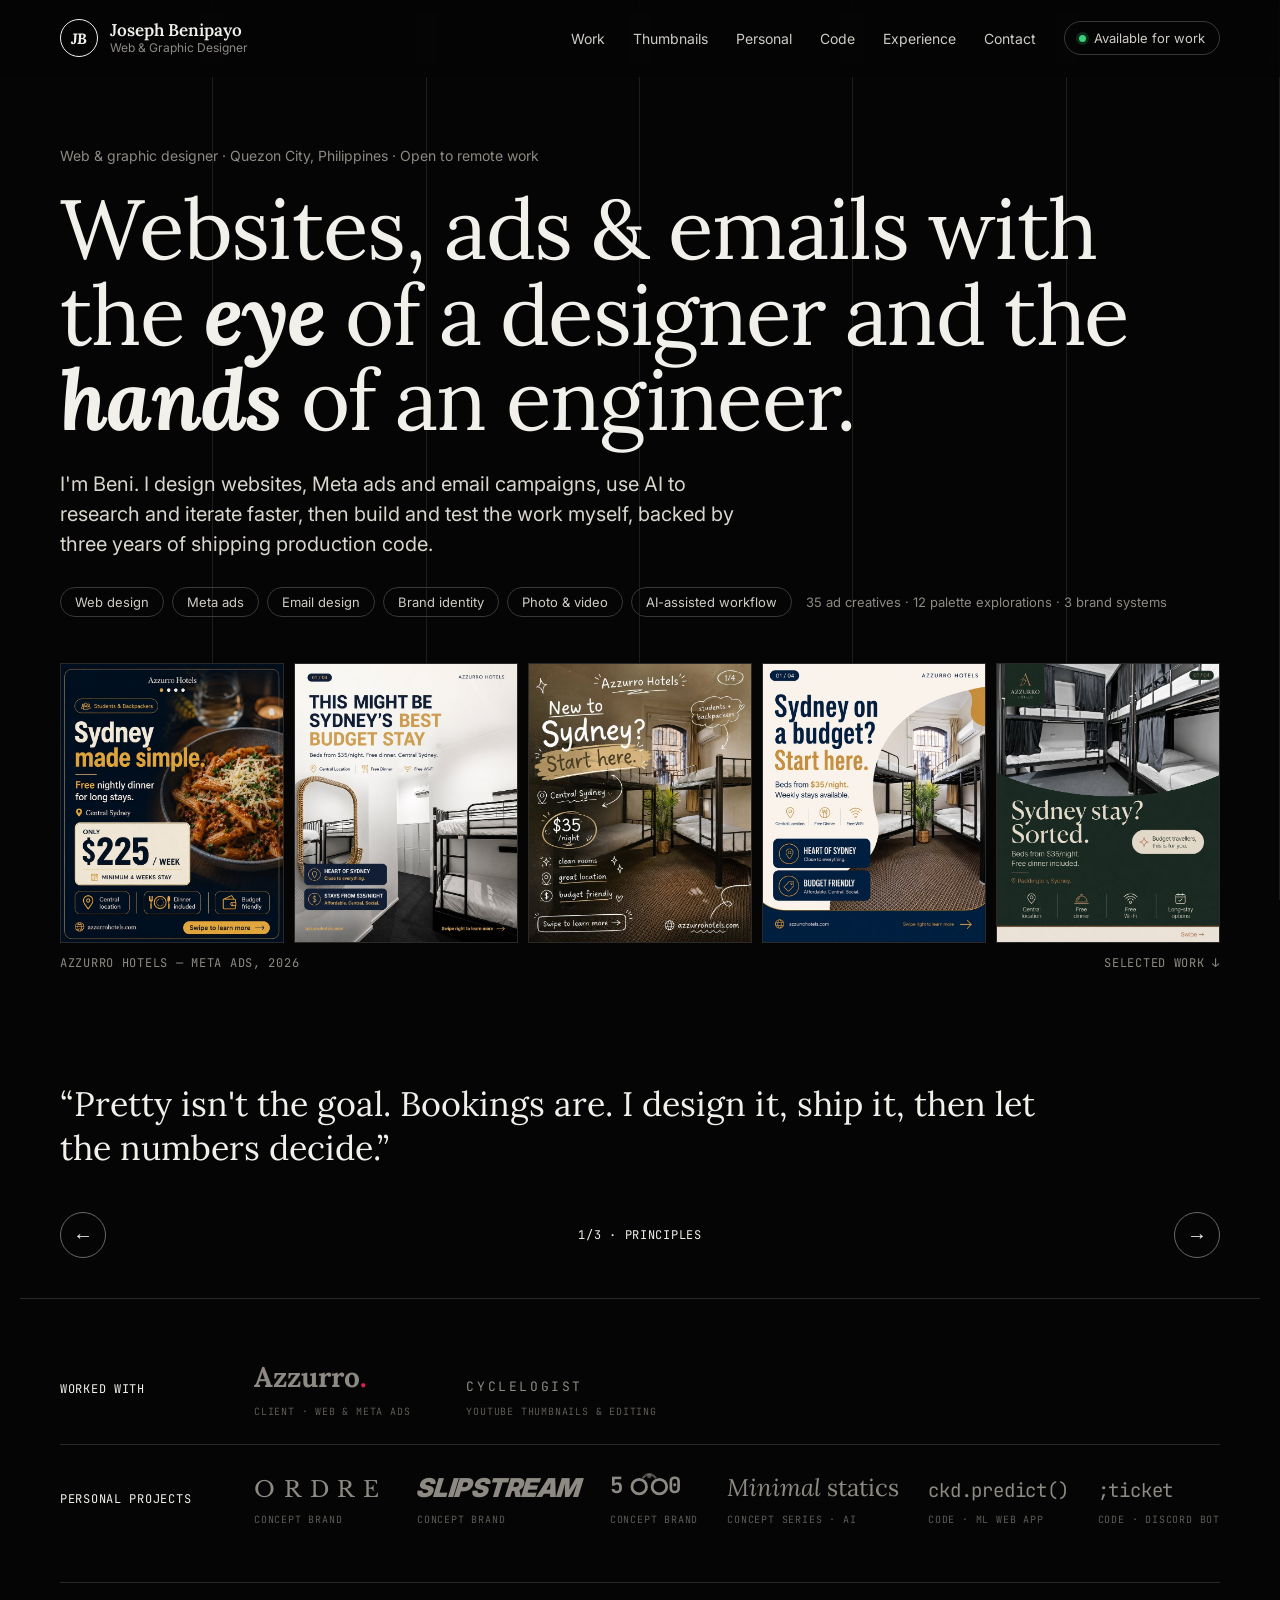
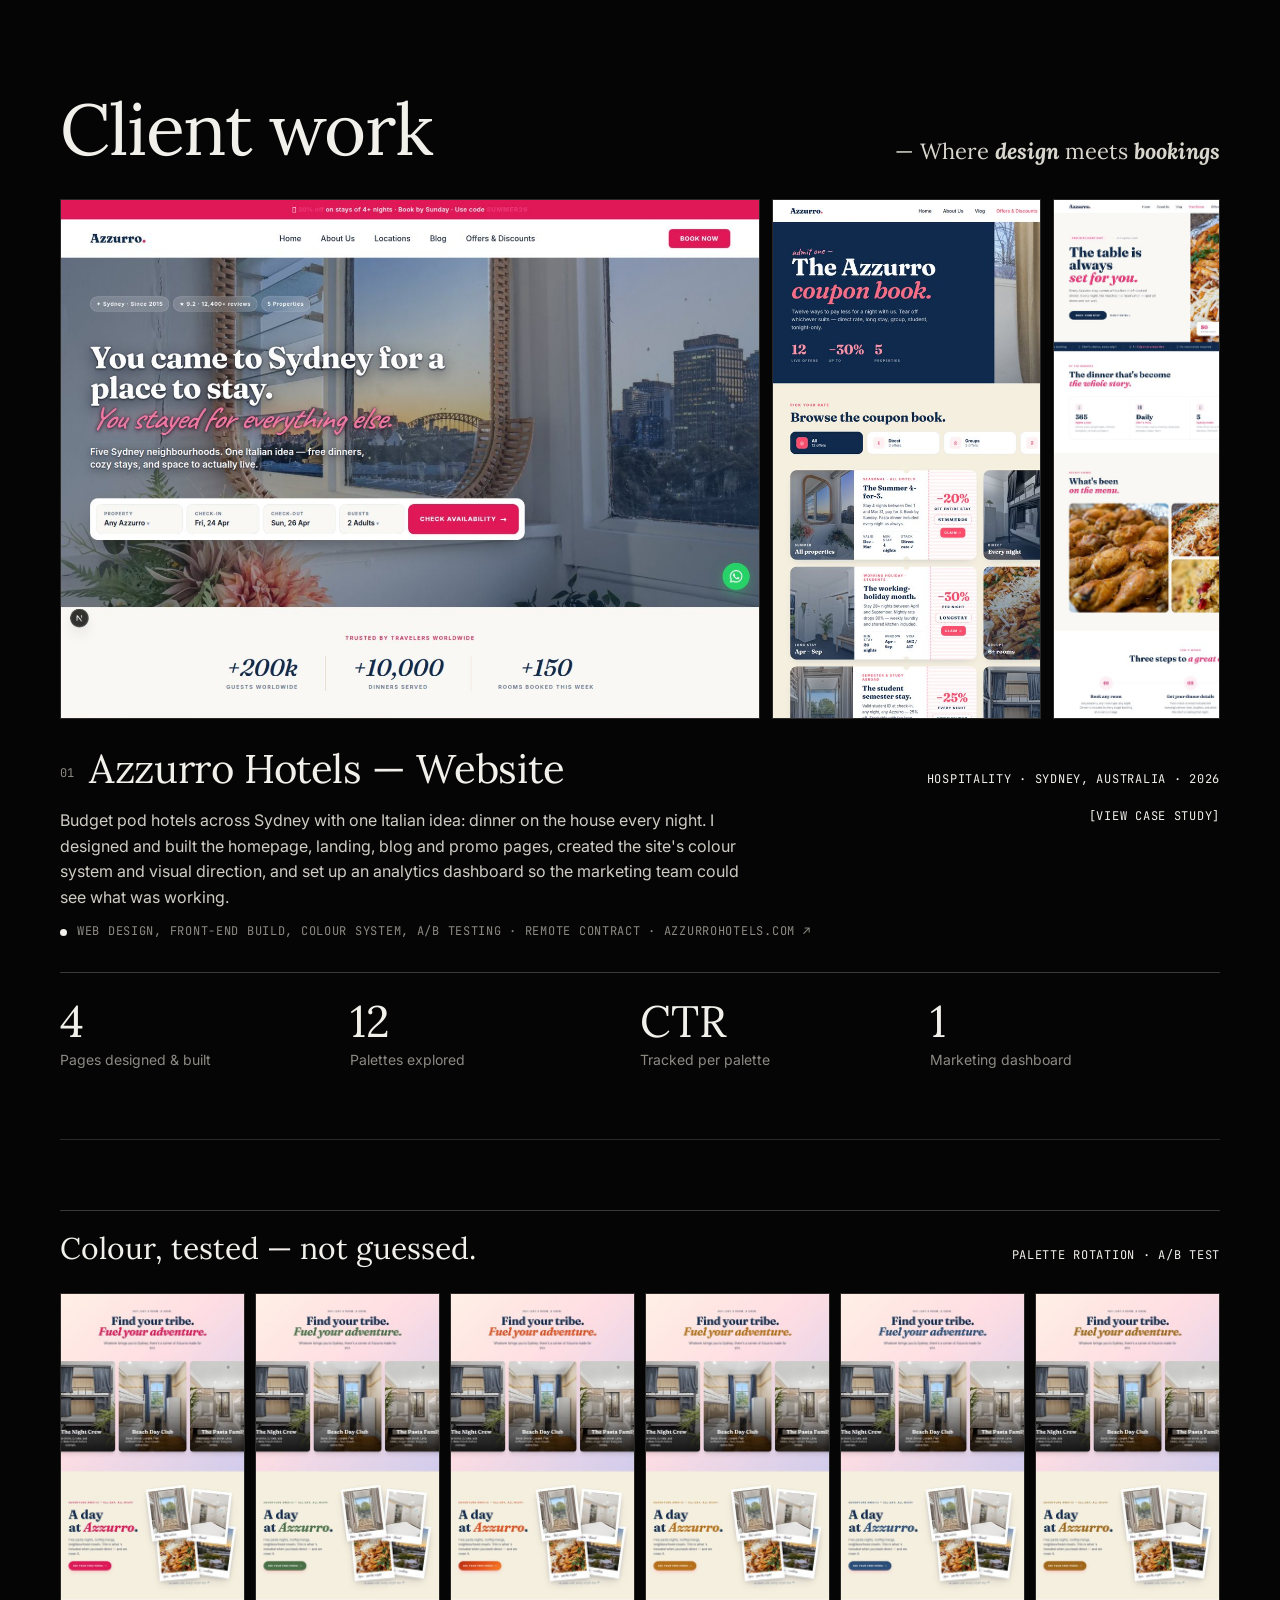
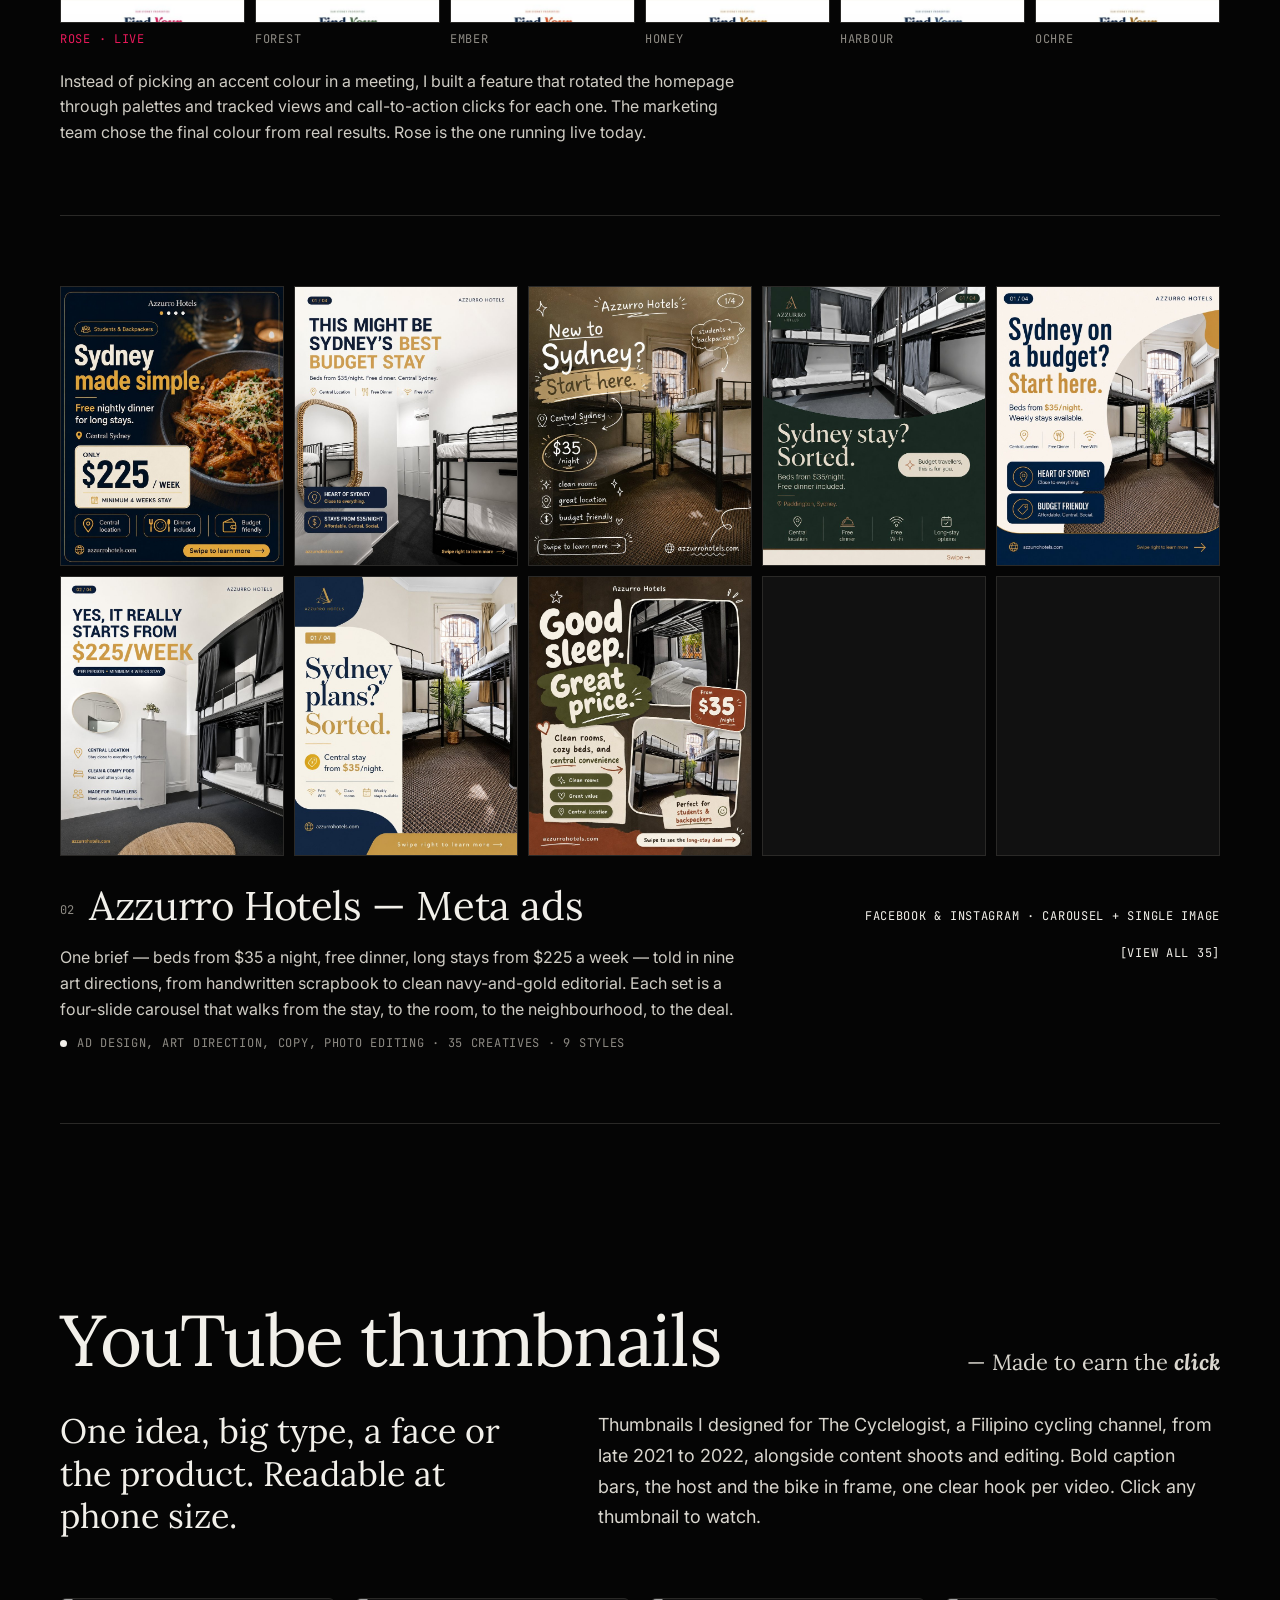
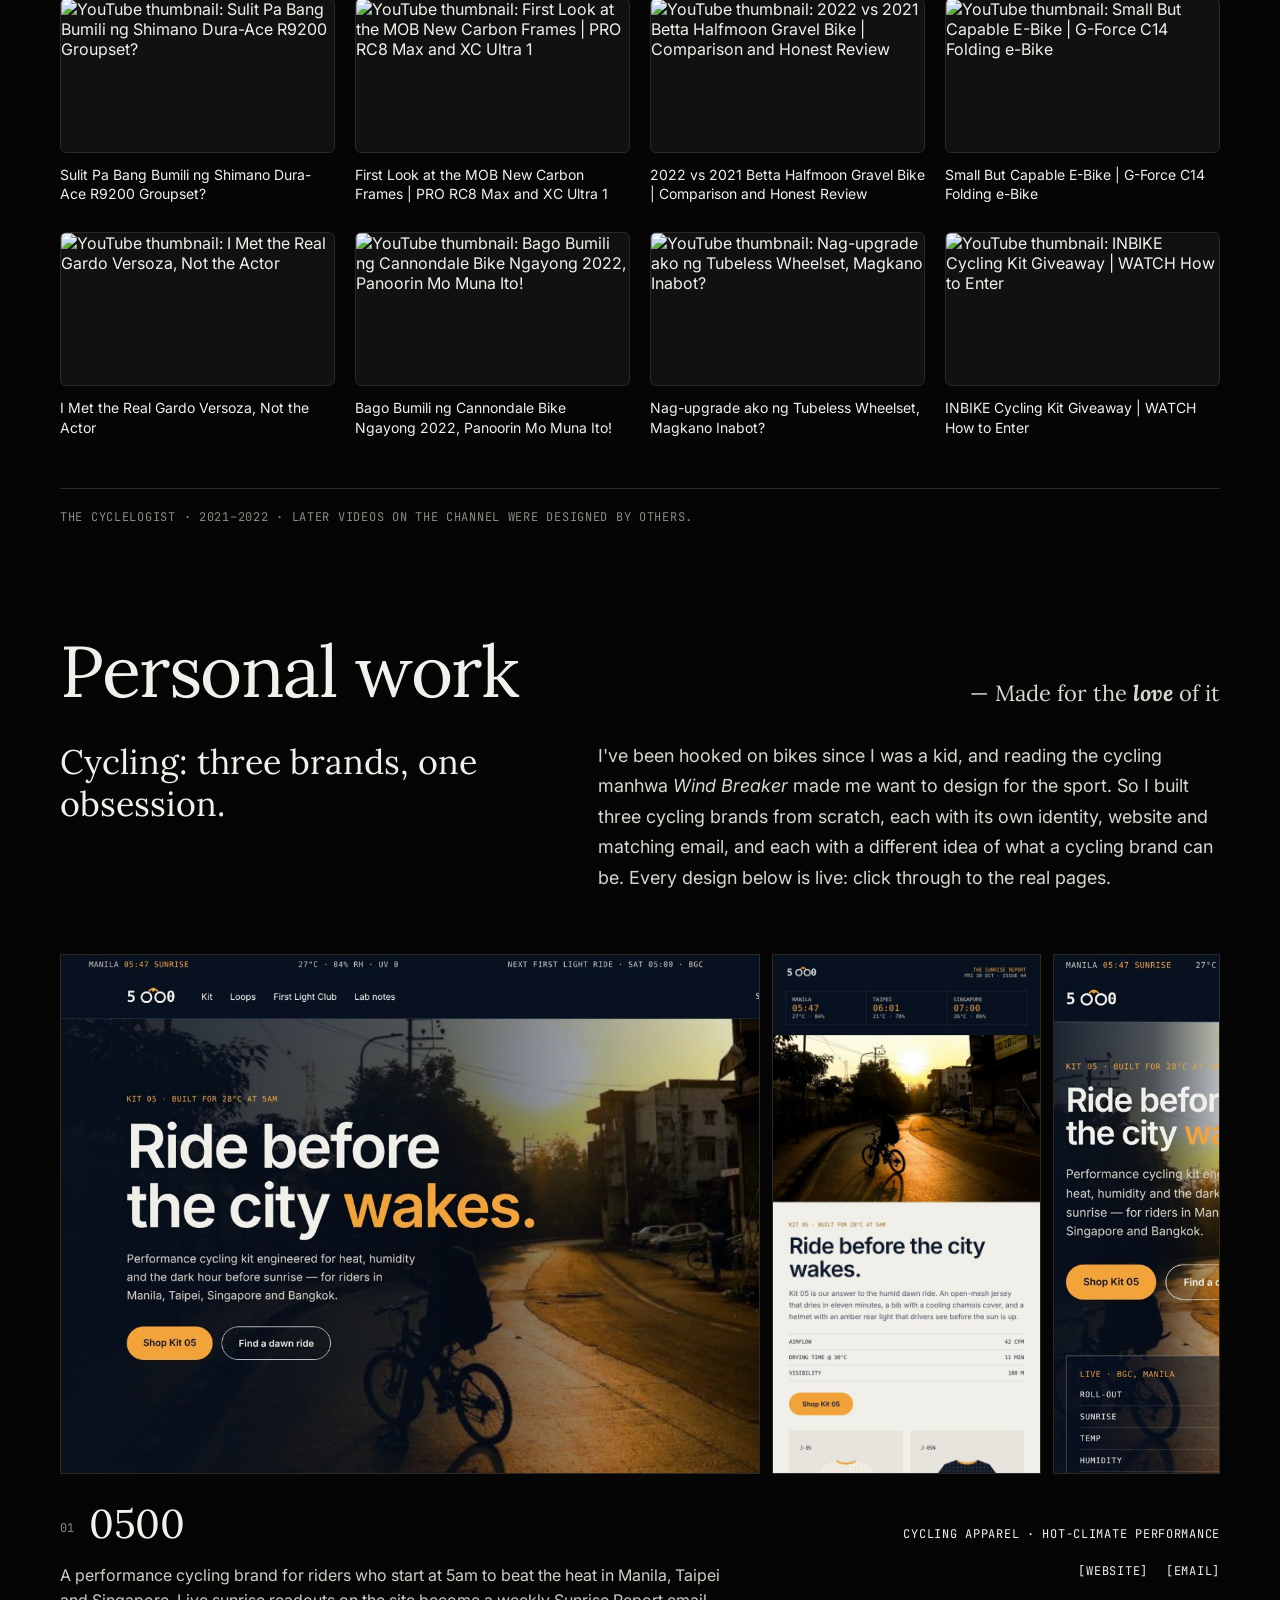
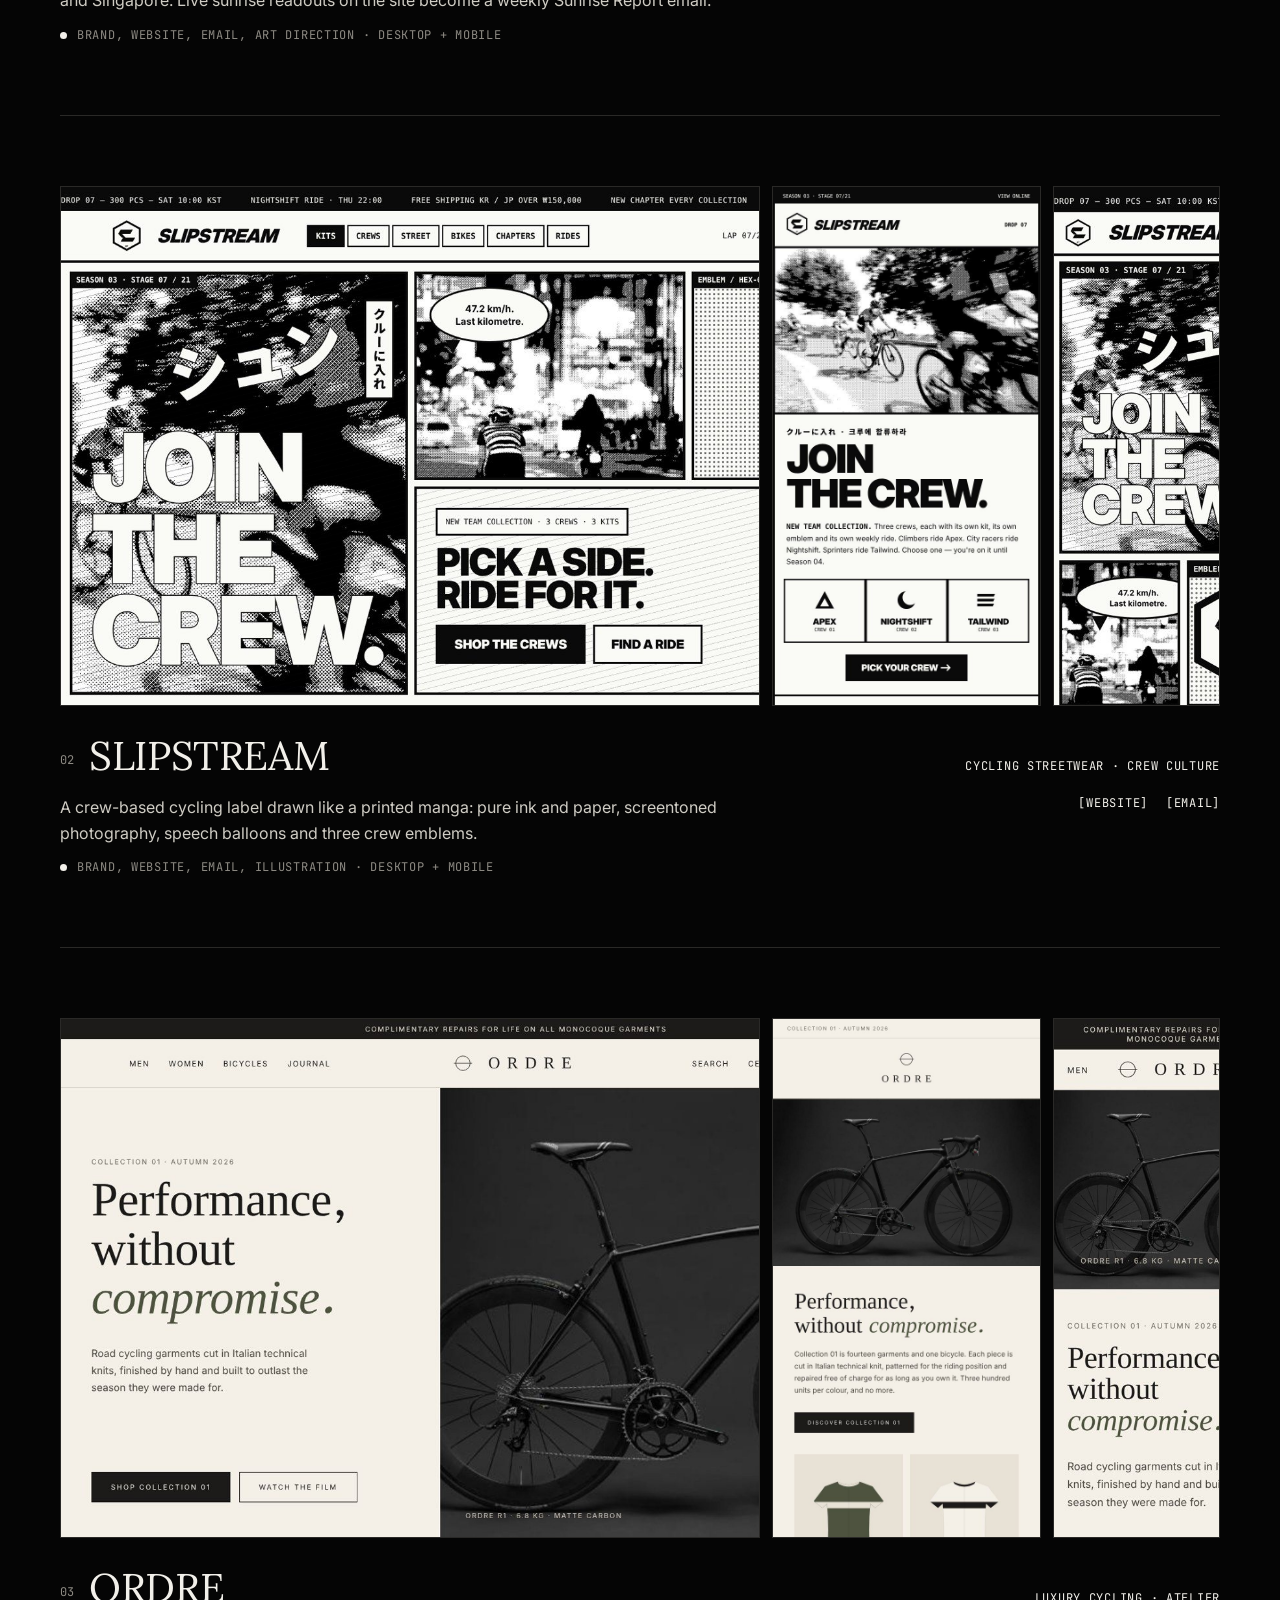
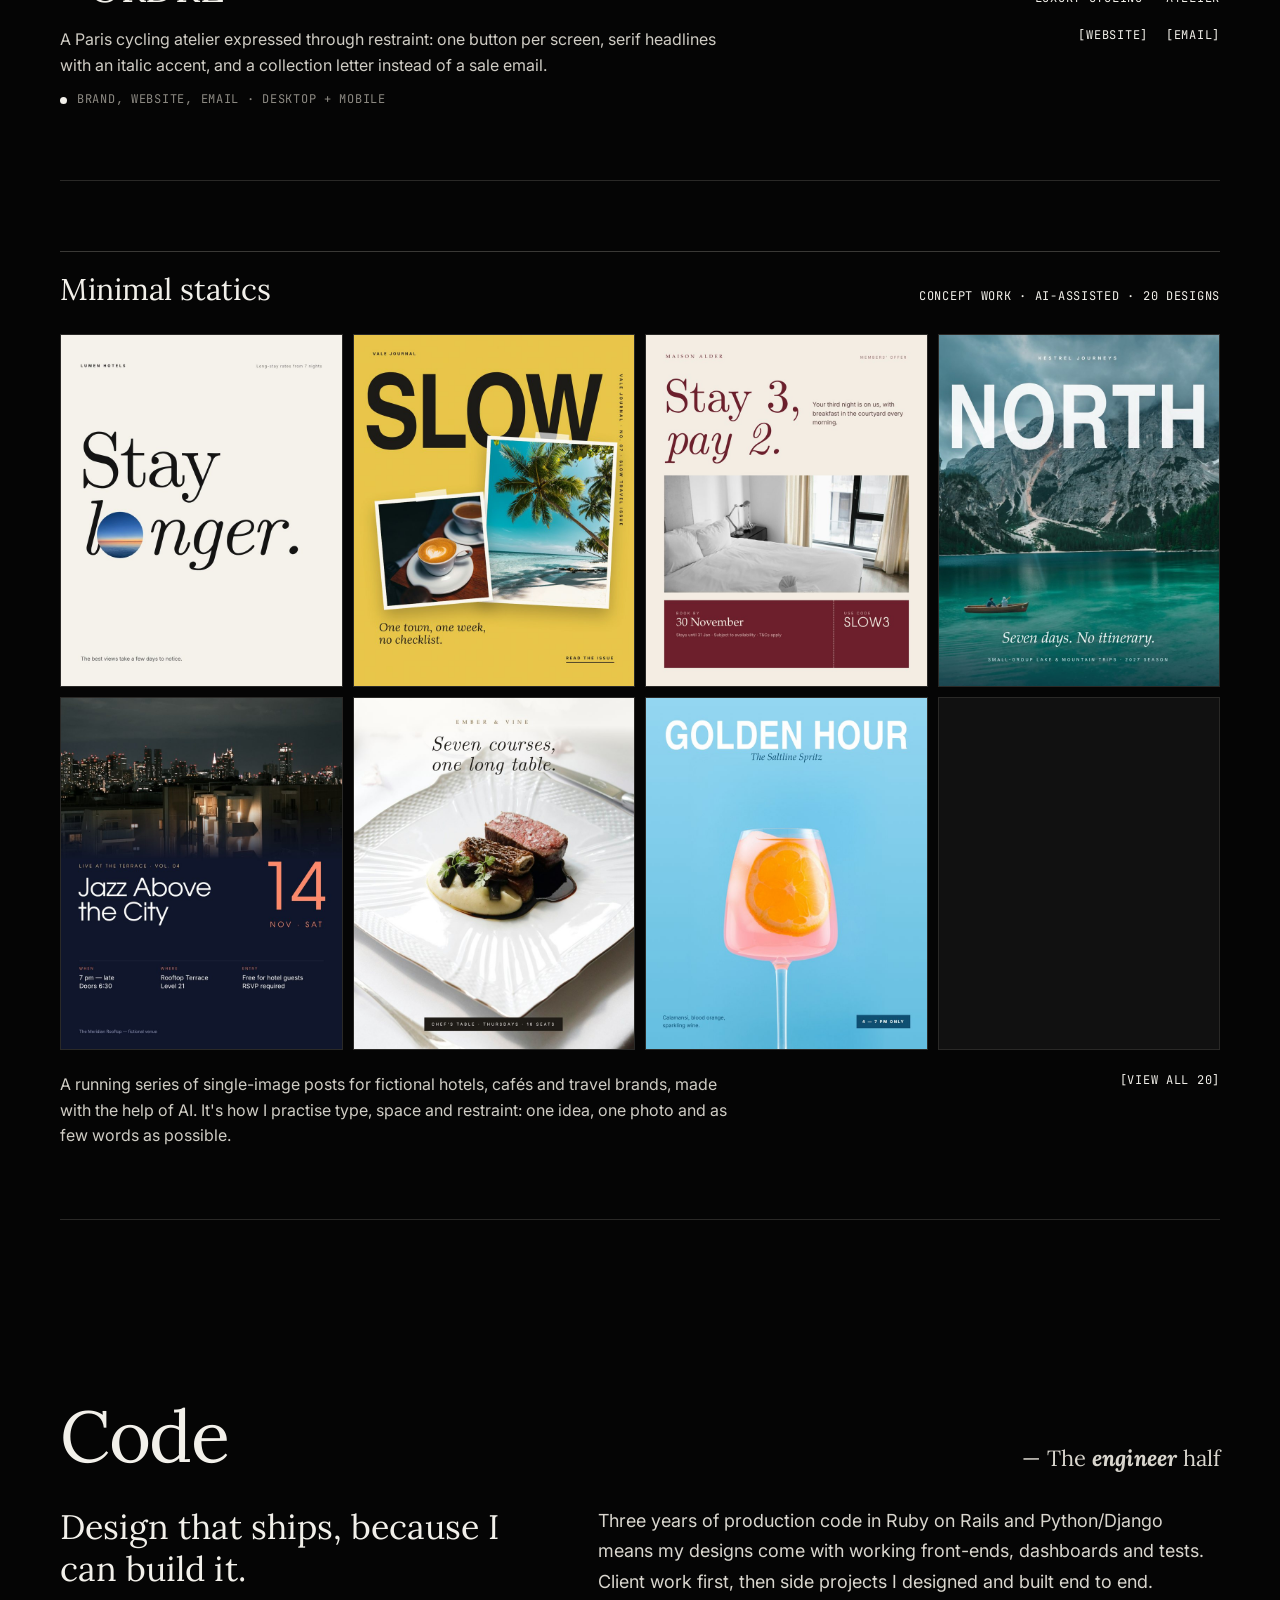
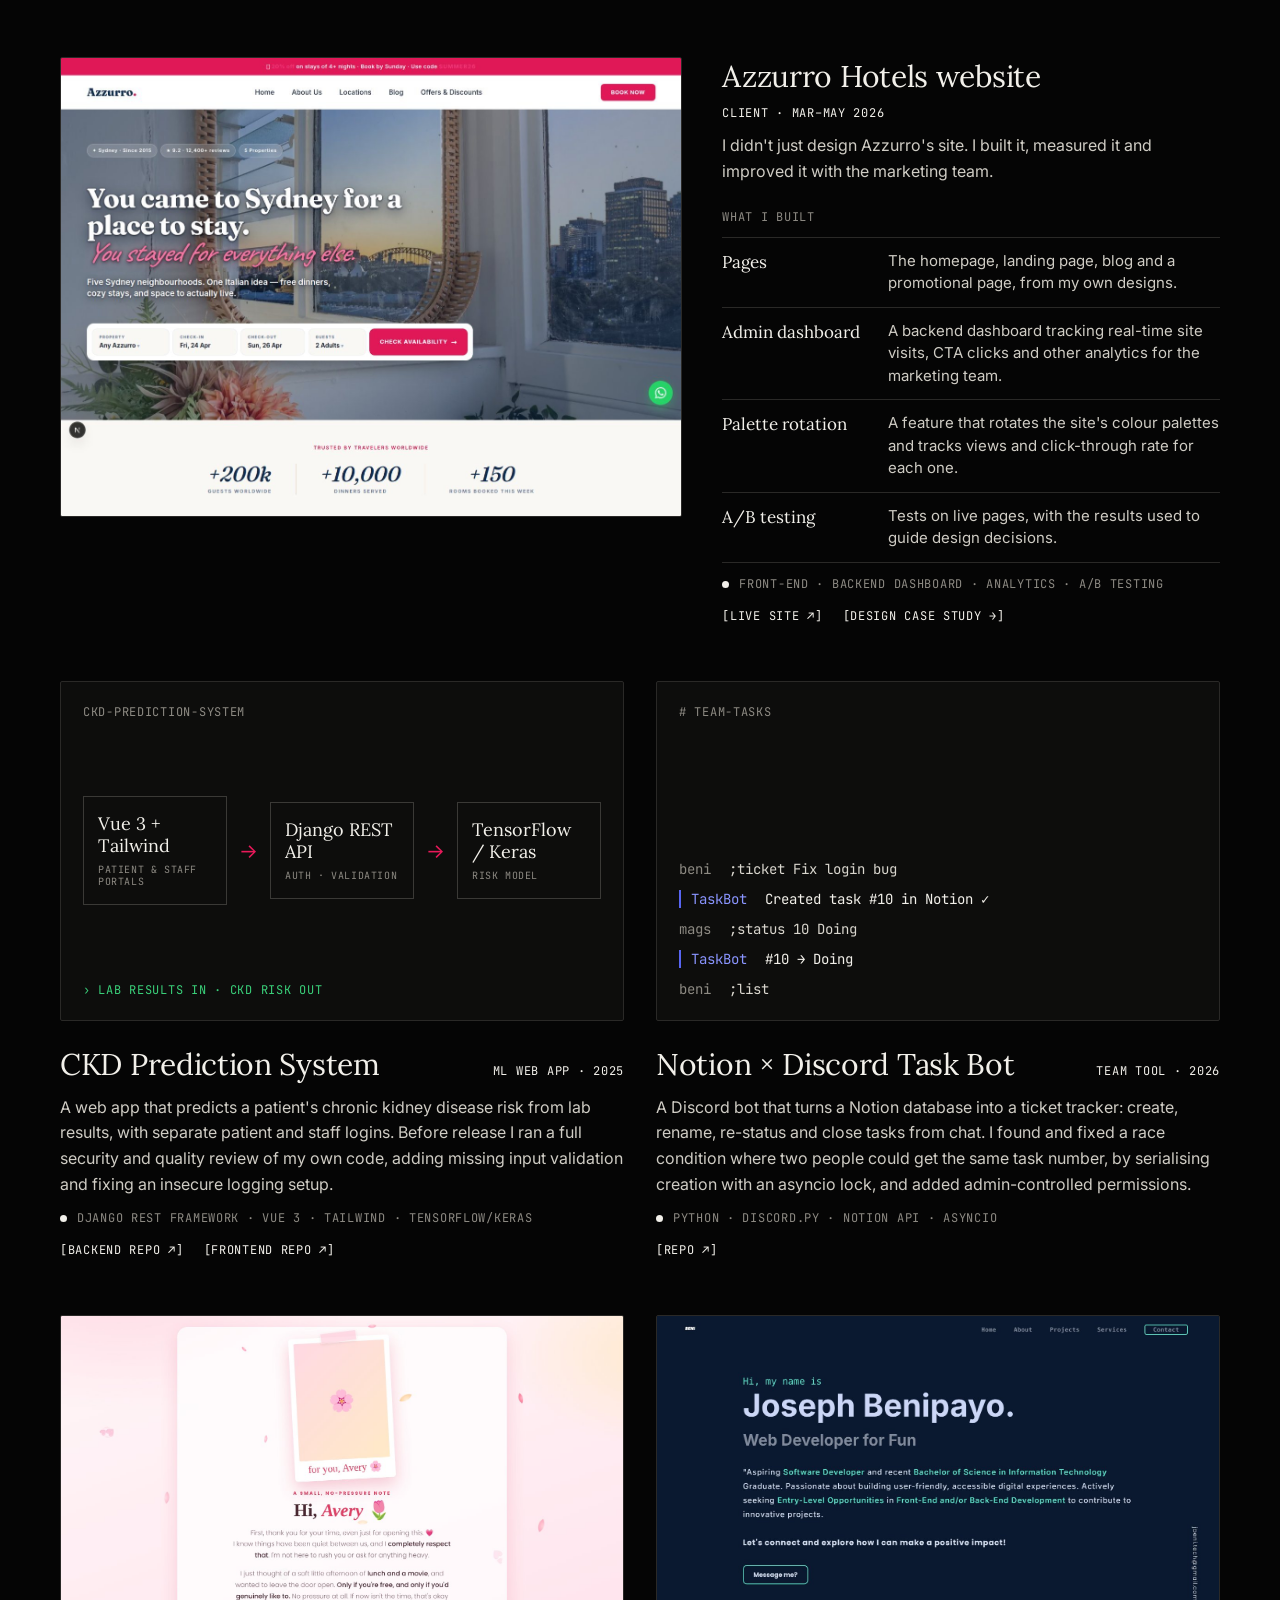
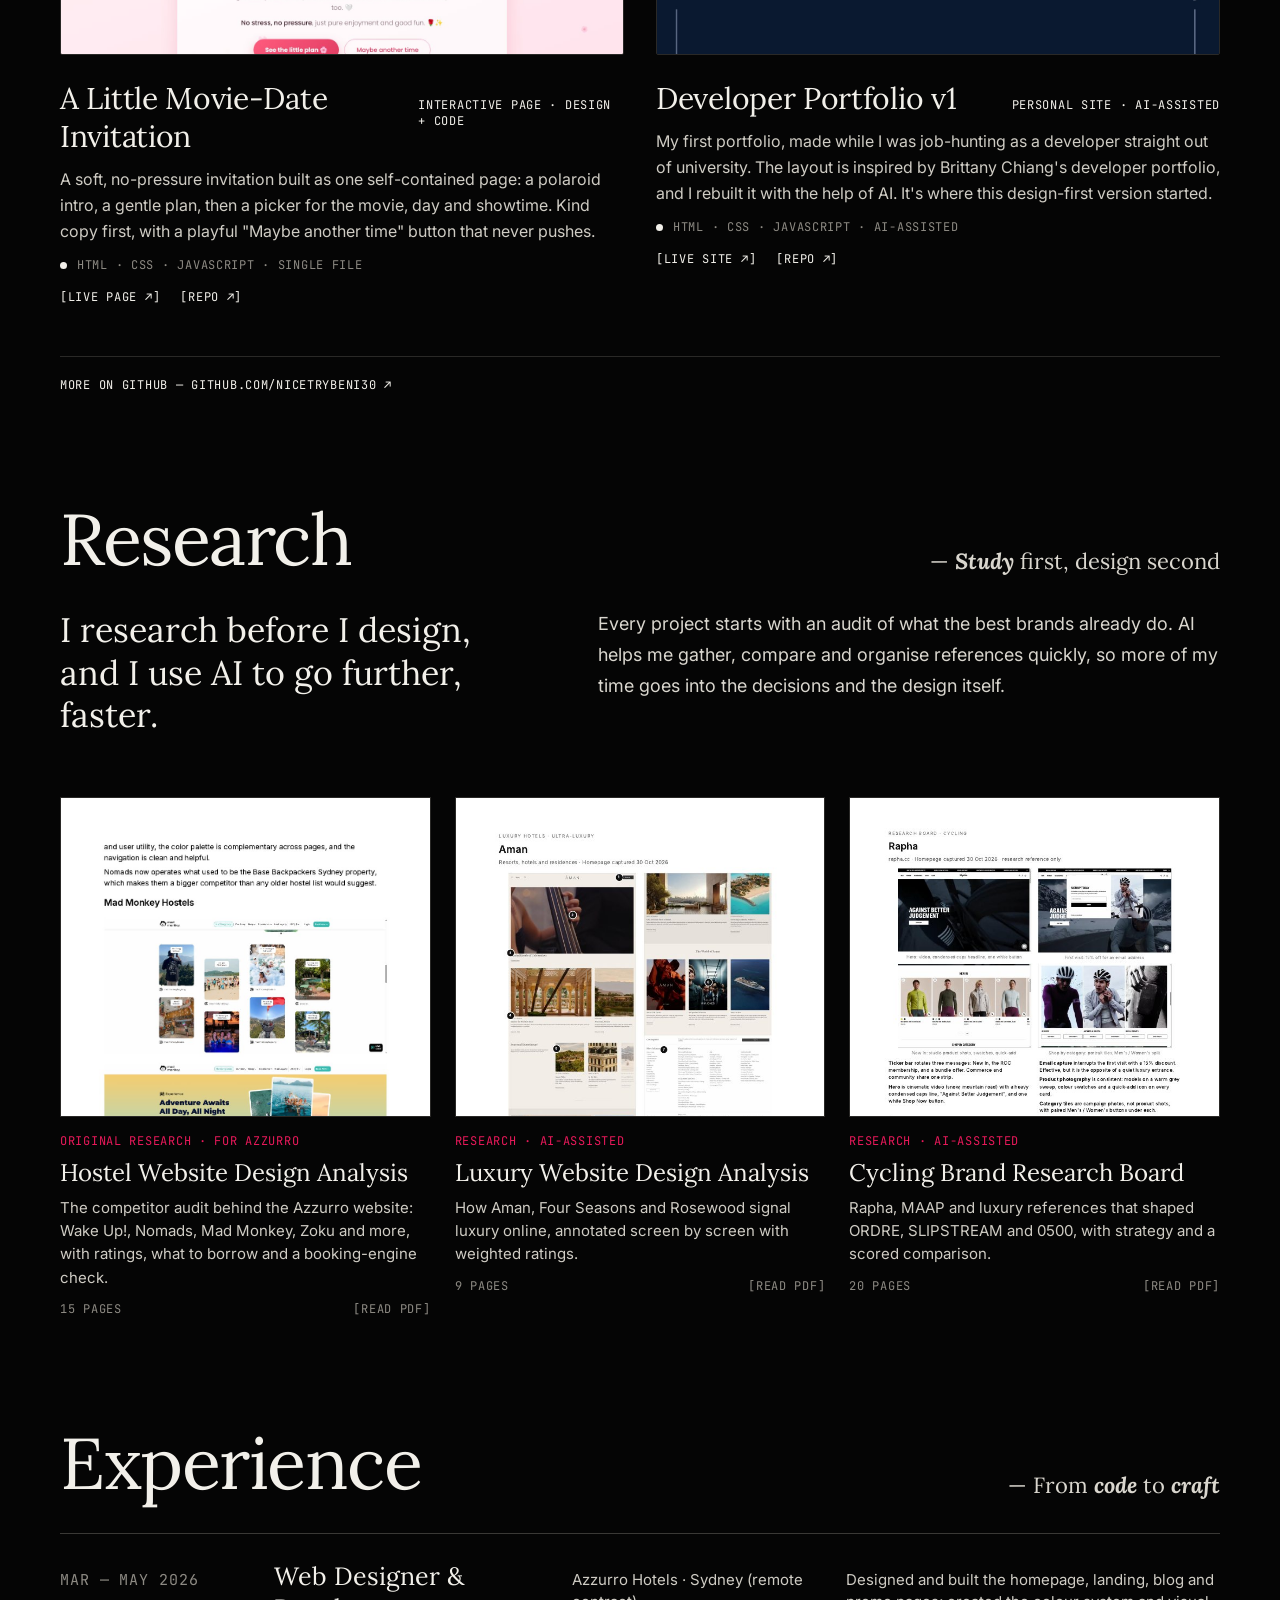
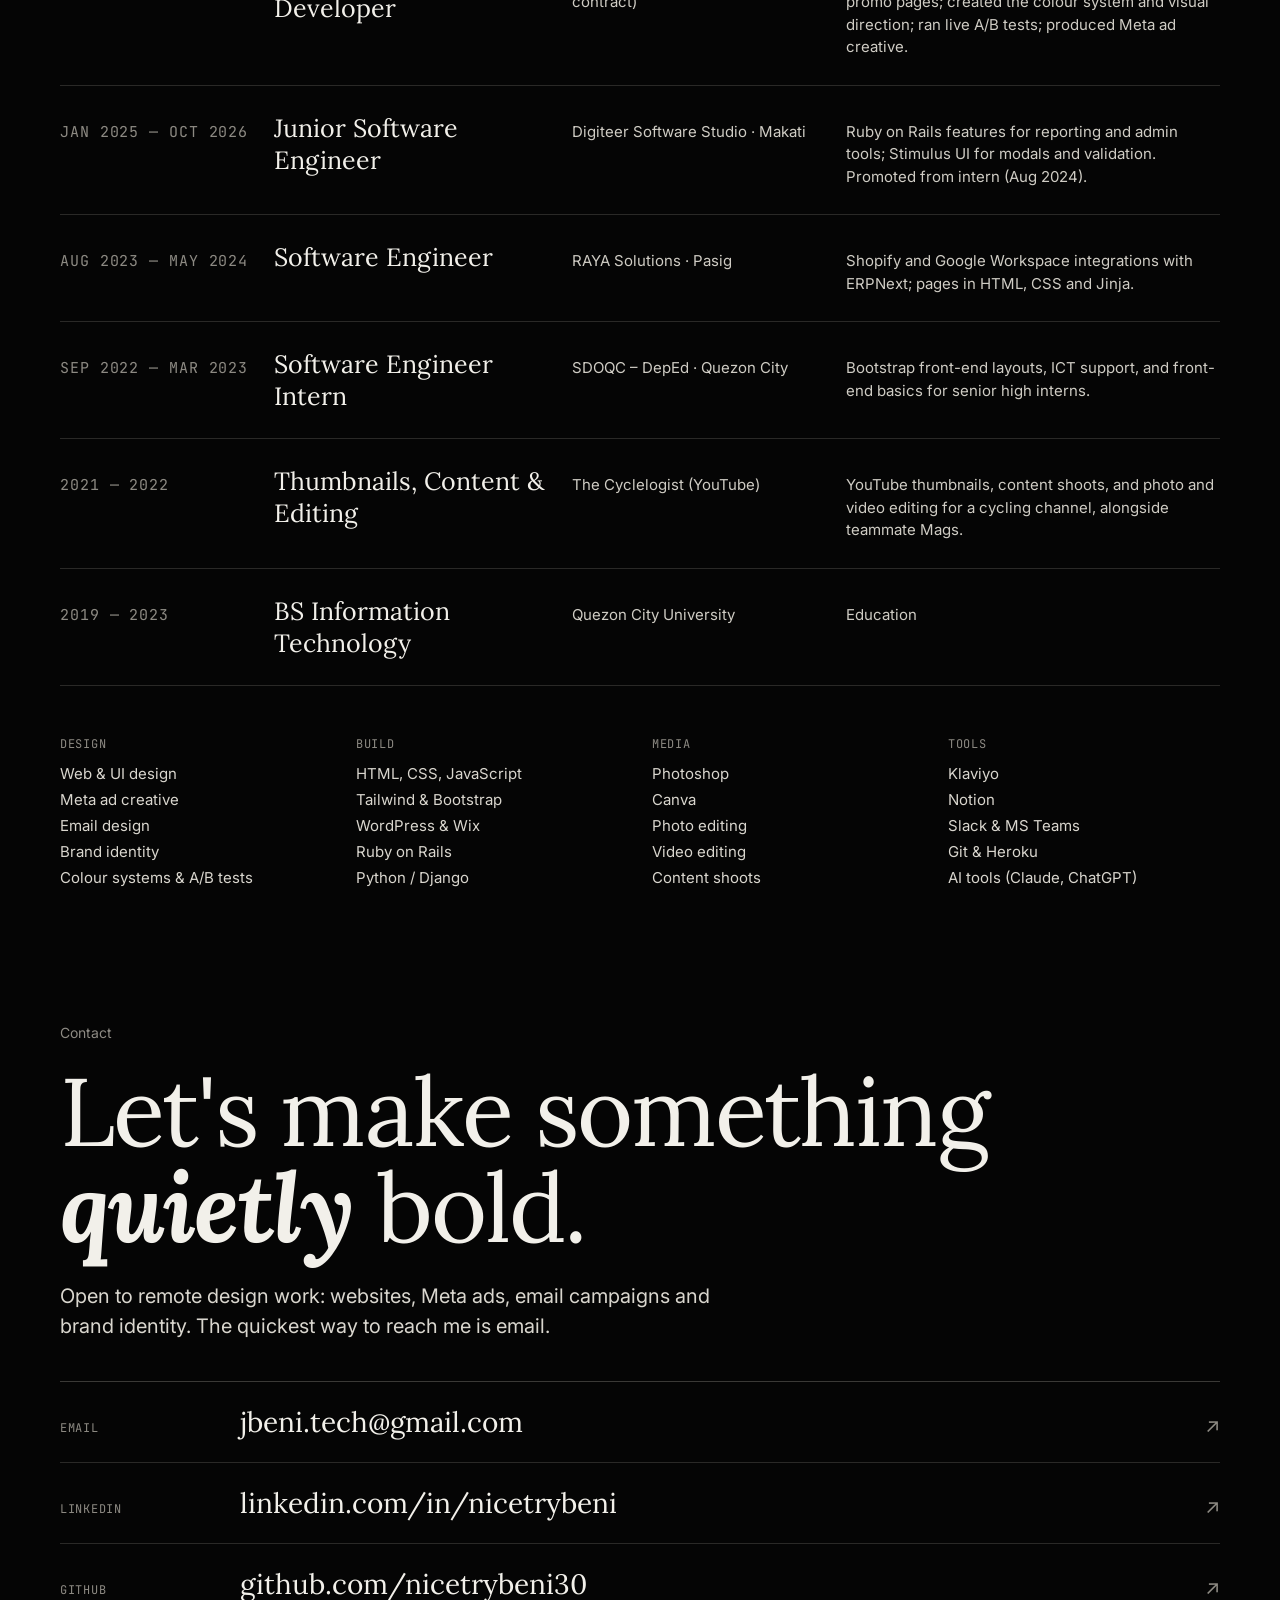
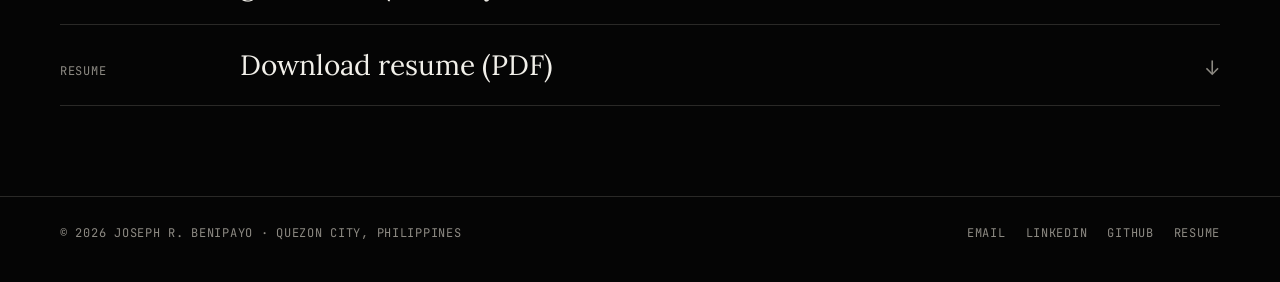
==== commit 3cafa238: "Order Cyclelogist chronologically in experience Co-Authored-By: Claude Opus 5.5 <noreply@anthropic.c" ====
--- a/index.html
+++ b/index.html
@@ -158,7 +158,7 @@
 <a href="assets/docs/cycling-brand-research.pdf" target="_blank" rel="noopener"><div class="frame"><img src="assets/img/home/research-cycling.jpg" alt="Cycling brand research board, page preview" loading="lazy" decoding="async"></div><span class="mono rtag">Research · AI-assisted</span><h3>Cycling Brand Research Board</h3><p class="rdesc">Rapha, MAAP and luxury references that shaped ORDRE, SLIPSTREAM and 0500, with strategy and a scored comparison.</p><div class="mono rmeta"><span>20 pages</span><span>[Read PDF]</span></div></a>
 </div></section>
 
-<section class="wrap"><div class="sec-head" id="experience"><h2>Experience</h2><p>— From <em class="b">code</em> to <em class="b">craft</em></p></div><div class="exp reveal"><div class="row"><span class="mono when">Mar — May 2026</span><h4>Web Designer &amp; Developer</h4><span>Azzurro Hotels · Sydney (remote contract)</span><span>Designed and built the homepage, landing, blog and promo pages; created the colour system and visual direction; ran live A/B tests; produced Meta ad creative.</span></div><div class="row"><span class="mono when">Jan 2025 — Oct 2026</span><h4>Junior Software Engineer</h4><span>Digiteer Software Studio · Makati</span><span>Ruby on Rails features for reporting and admin tools; Stimulus UI for modals and validation. Promoted from intern (Aug 2024).</span></div><div class="row"><span class="mono when">2021 — 2022</span><h4>Thumbnails, Content &amp; Editing</h4><span>The Cyclelogist (YouTube)</span><span>YouTube thumbnails, content shoots, and photo and video editing for a cycling channel, alongside teammate Mags.</span></div><div class="row"><span class="mono when">Aug 2023 — May 2024</span><h4>Software Engineer</h4><span>RAYA Solutions · Pasig</span><span>Shopify and Google Workspace integrations with ERPNext; pages in HTML, CSS and Jinja.</span></div><div class="row"><span class="mono when">Sep 2022 — Mar 2023</span><h4>Software Engineer Intern</h4><span>SDOQC – DepEd · Quezon City</span><span>Bootstrap front-end layouts, ICT support, and front-end basics for senior high interns.</span></div><div class="row"><span class="mono when">2019 — 2023</span><h4>BS Information Technology</h4><span>Quezon City University</span><span>Education</span></div></div>
+<section class="wrap"><div class="sec-head" id="experience"><h2>Experience</h2><p>— From <em class="b">code</em> to <em class="b">craft</em></p></div><div class="exp reveal"><div class="row"><span class="mono when">Mar — May 2026</span><h4>Web Designer &amp; Developer</h4><span>Azzurro Hotels · Sydney (remote contract)</span><span>Designed and built the homepage, landing, blog and promo pages; created the colour system and visual direction; ran live A/B tests; produced Meta ad creative.</span></div><div class="row"><span class="mono when">Jan 2025 — Oct 2026</span><h4>Junior Software Engineer</h4><span>Digiteer Software Studio · Makati</span><span>Ruby on Rails features for reporting and admin tools; Stimulus UI for modals and validation. Promoted from intern (Aug 2024).</span></div><div class="row"><span class="mono when">Aug 2023 — May 2024</span><h4>Software Engineer</h4><span>RAYA Solutions · Pasig</span><span>Shopify and Google Workspace integrations with ERPNext; pages in HTML, CSS and Jinja.</span></div><div class="row"><span class="mono when">Sep 2022 — Mar 2023</span><h4>Software Engineer Intern</h4><span>SDOQC – DepEd · Quezon City</span><span>Bootstrap front-end layouts, ICT support, and front-end basics for senior high interns.</span></div><div class="row"><span class="mono when">2021 — 2022</span><h4>Thumbnails, Content &amp; Editing</h4><span>The Cyclelogist (YouTube)</span><span>YouTube thumbnails, content shoots, and photo and video editing for a cycling channel, alongside teammate Mags.</span></div><div class="row"><span class="mono when">2019 — 2023</span><h4>BS Information Technology</h4><span>Quezon City University</span><span>Education</span></div></div>
 <div class="skills reveal"><div><h5 class="mono">Design</h5><ul><li>Web &amp; UI design</li><li>Meta ad creative</li><li>Email design</li><li>Brand identity</li><li>Colour systems &amp; A/B tests</li></ul></div>
 <div><h5 class="mono">Build</h5><ul><li>HTML, CSS, JavaScript</li><li>Tailwind &amp; Bootstrap</li><li>WordPress &amp; Wix</li><li>Ruby on Rails</li><li>Python / Django</li></ul></div>
 <div><h5 class="mono">Media</h5><ul><li>Photoshop</li><li>Canva</li><li>Photo editing</li><li>Video editing</li><li>Content shoots</li></ul></div>
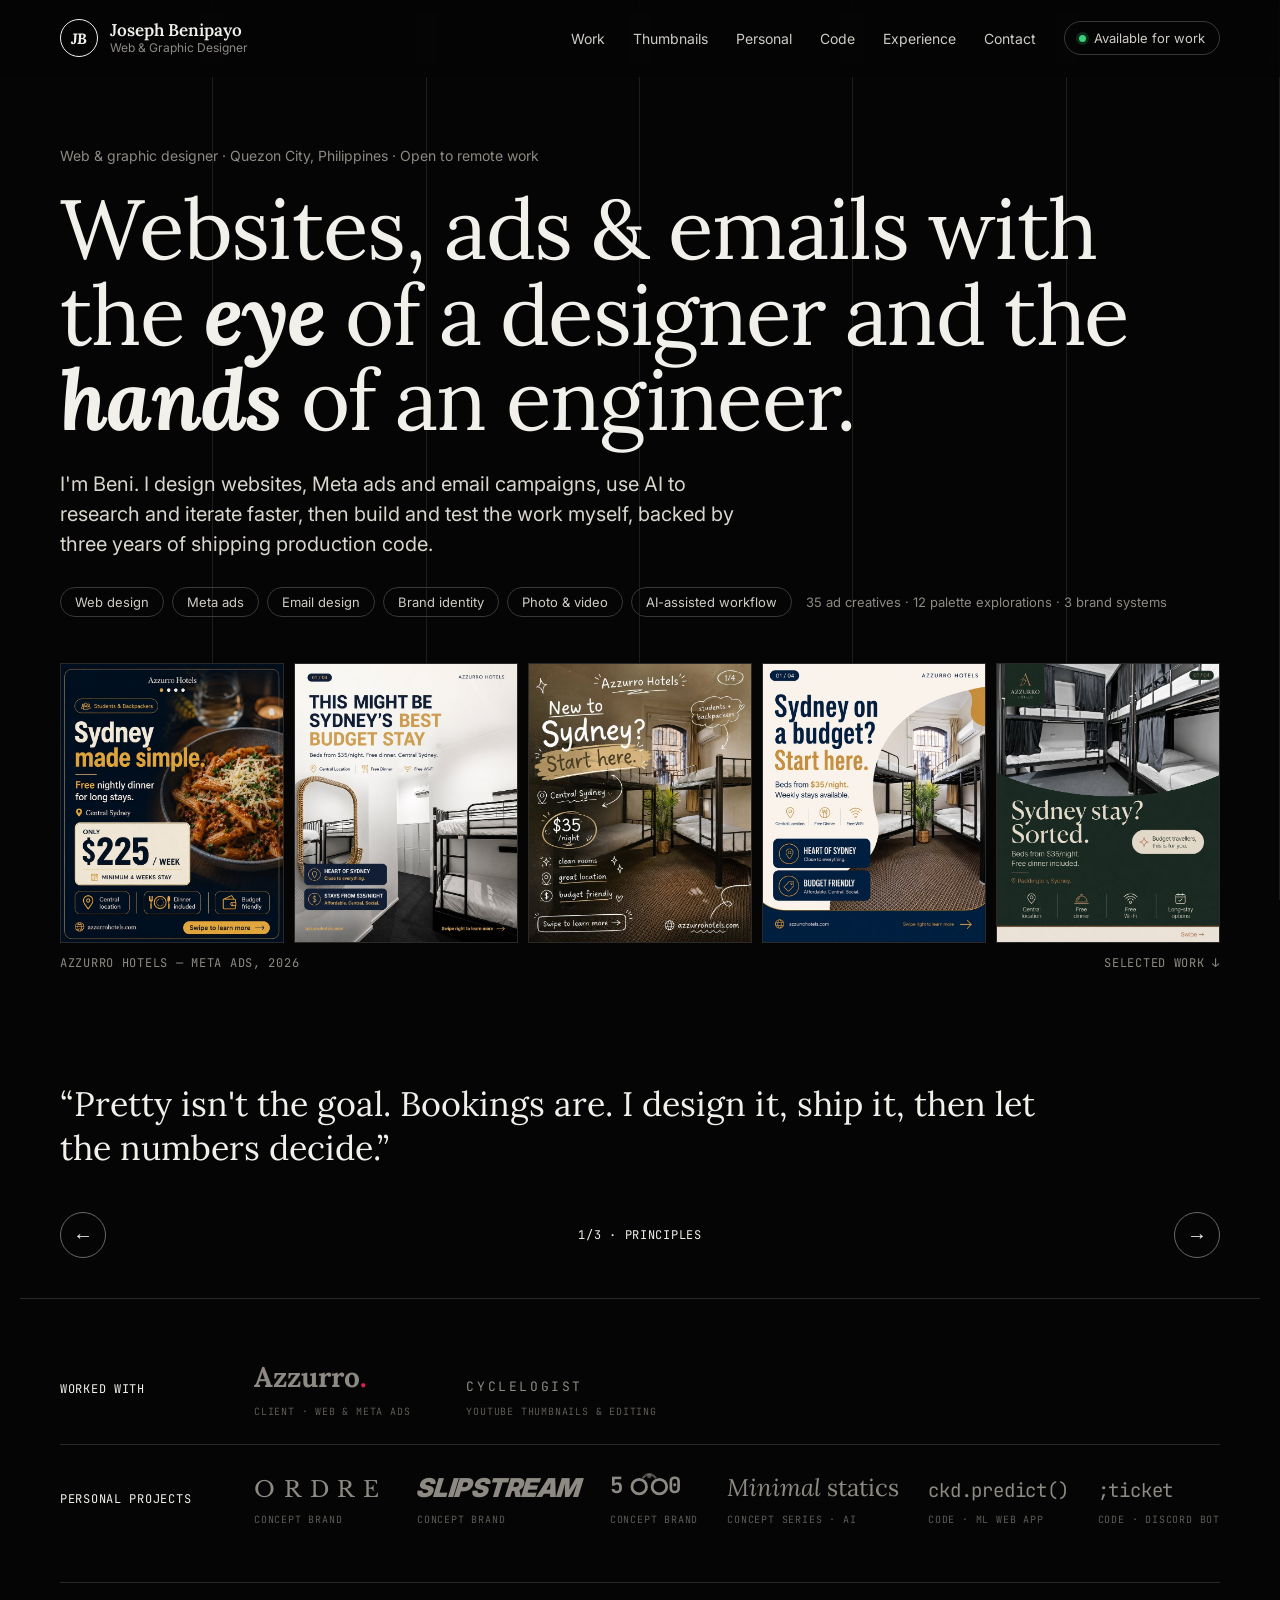
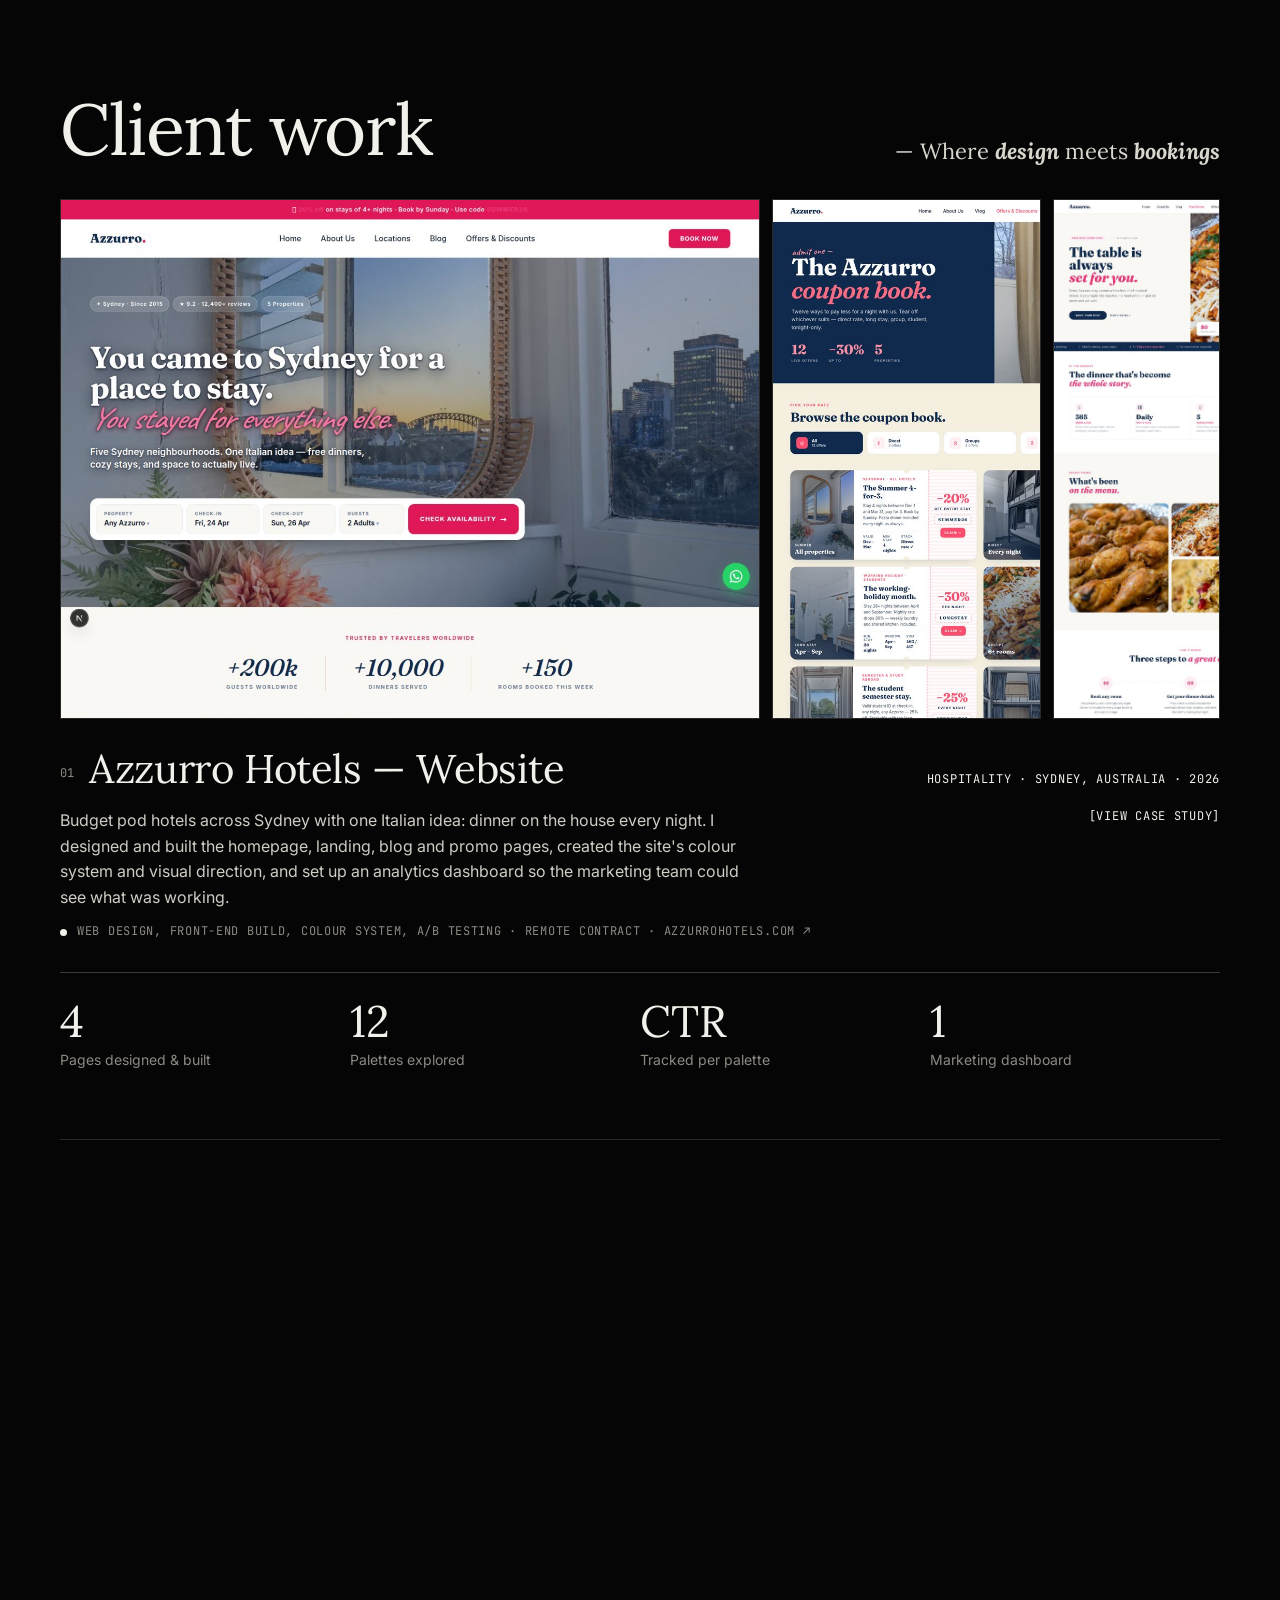
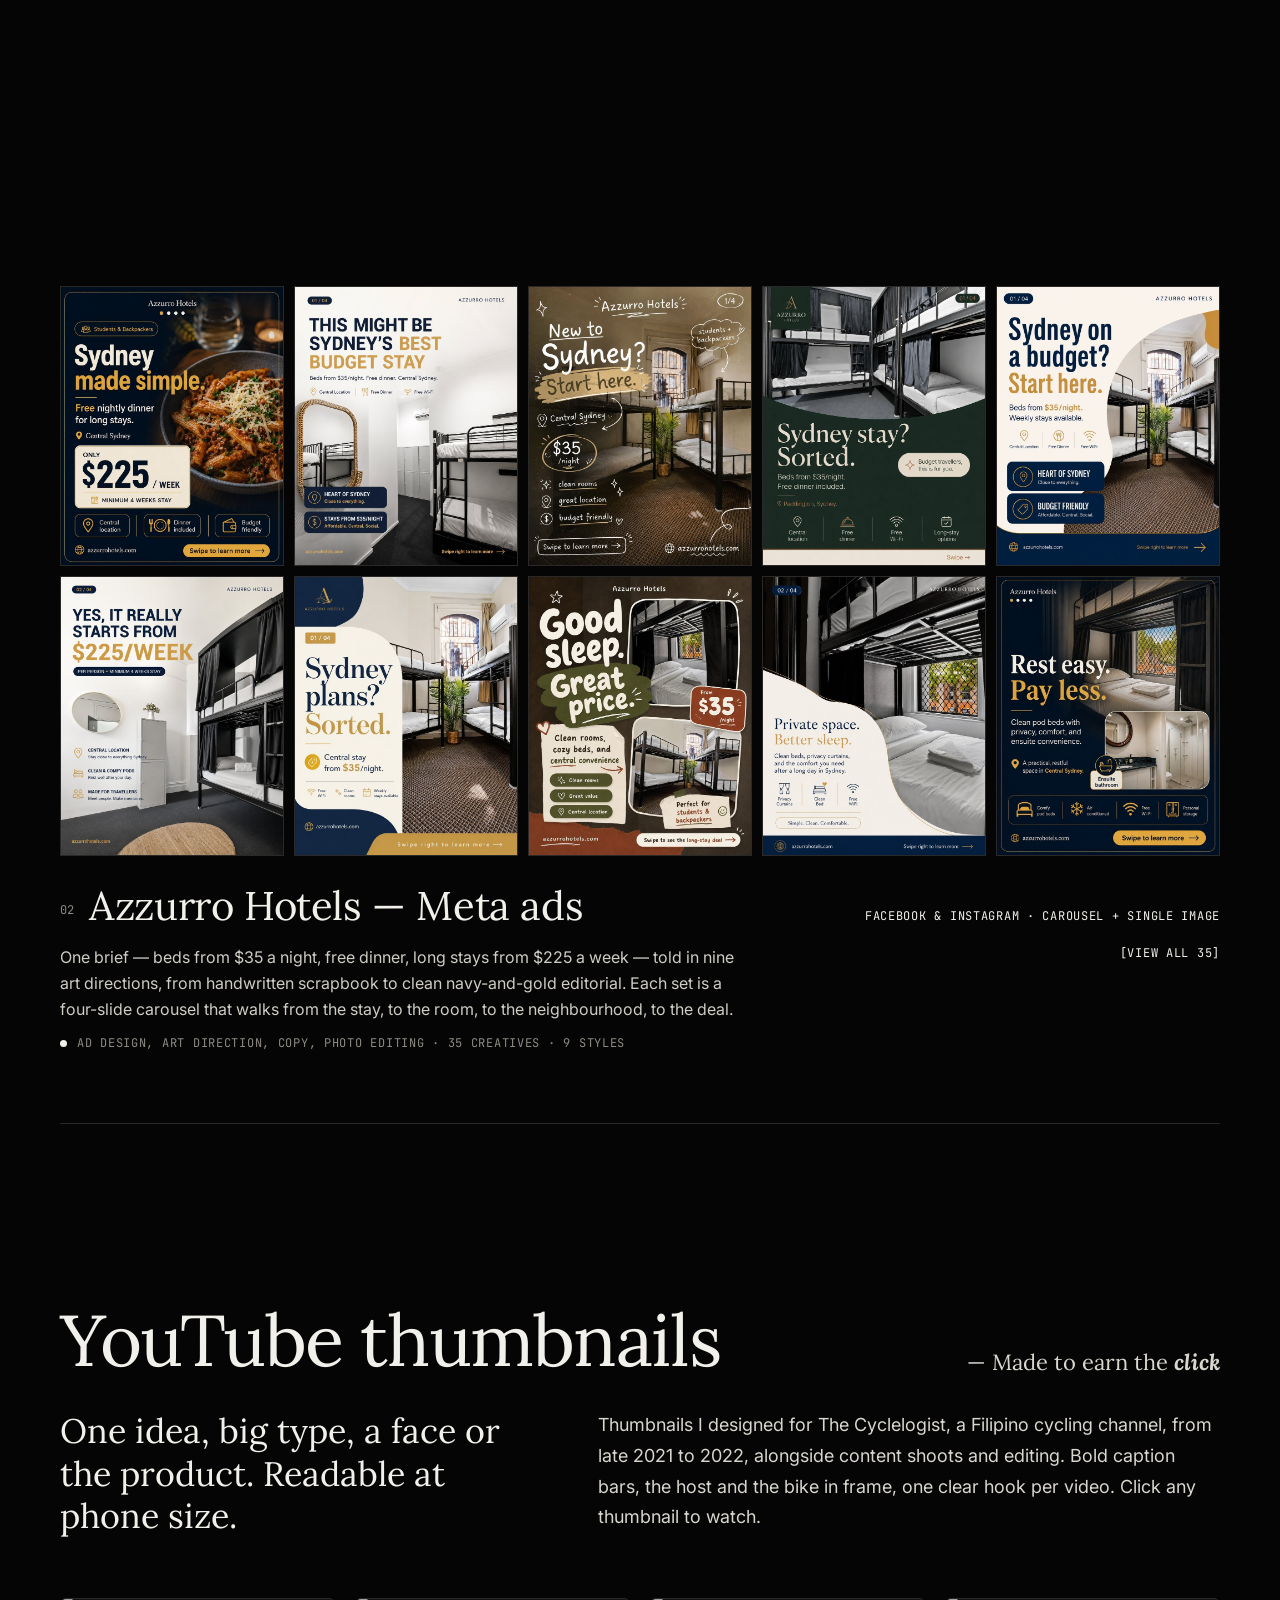
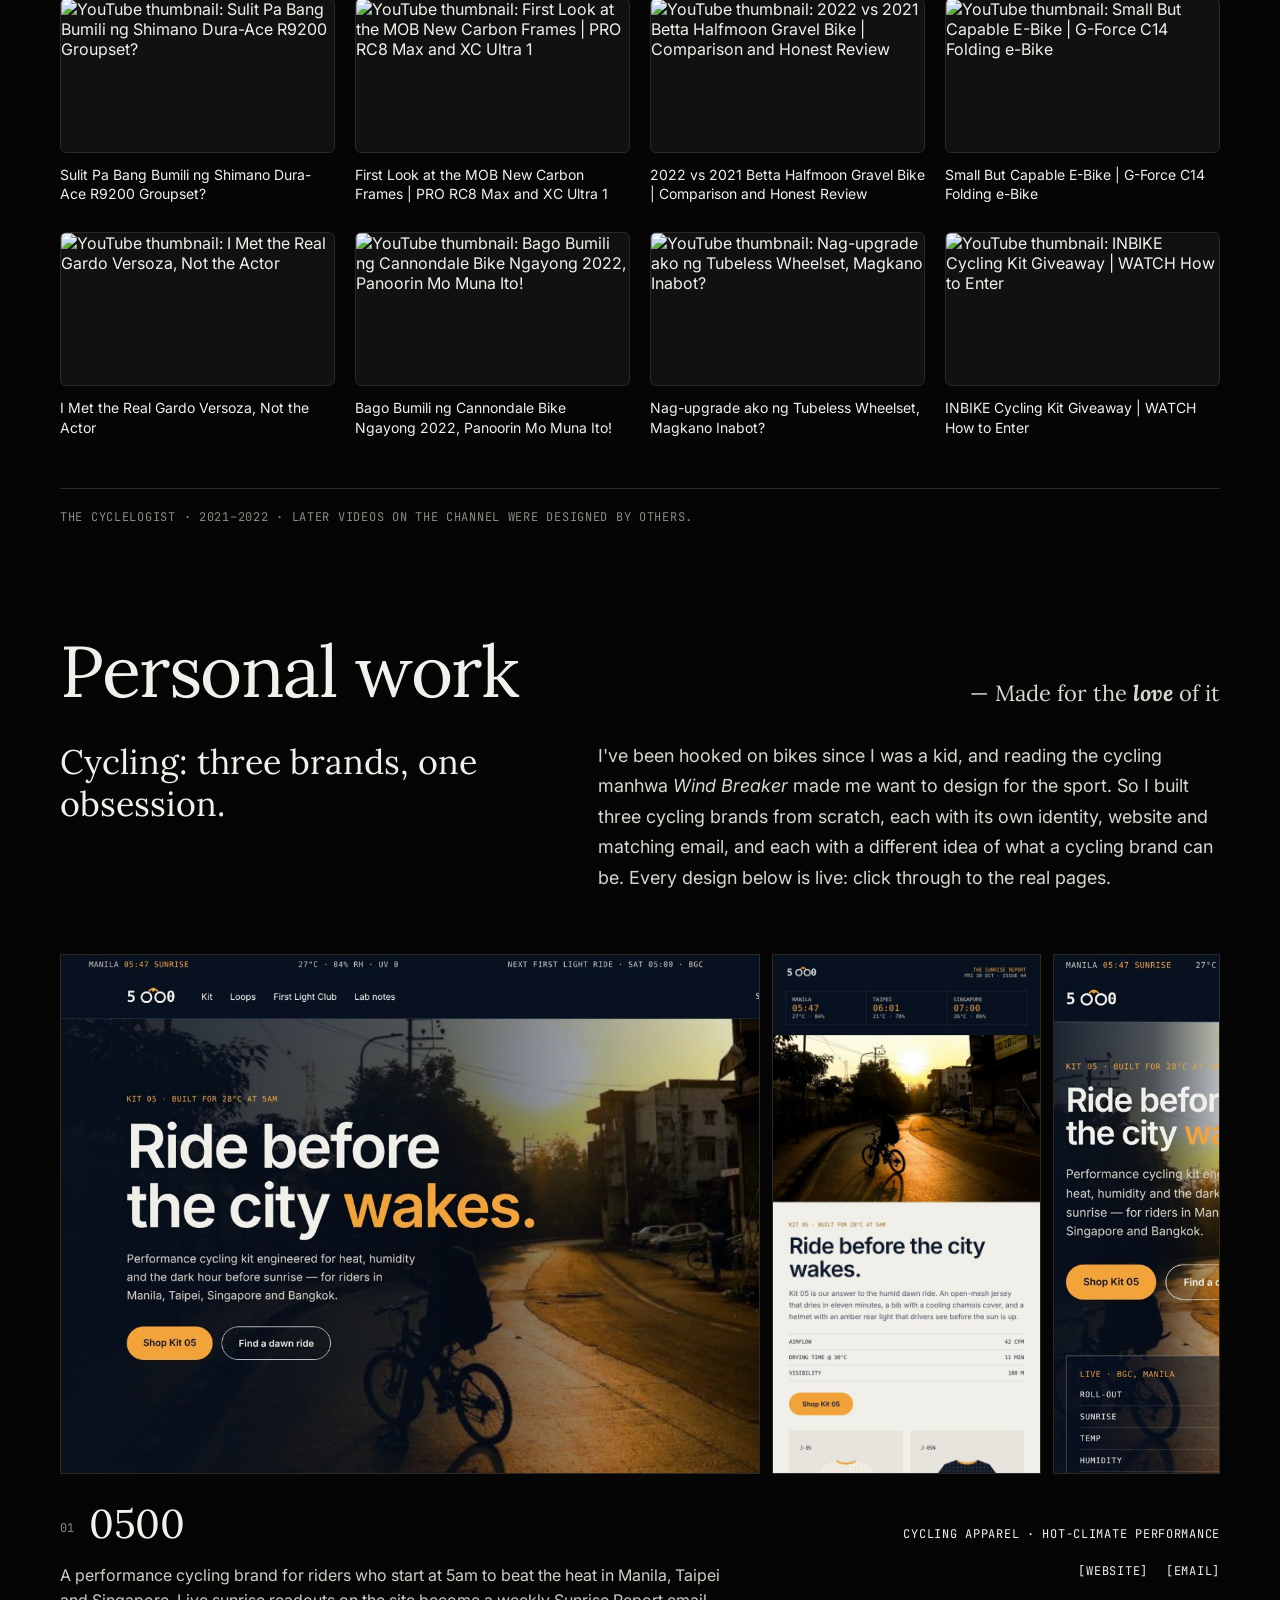
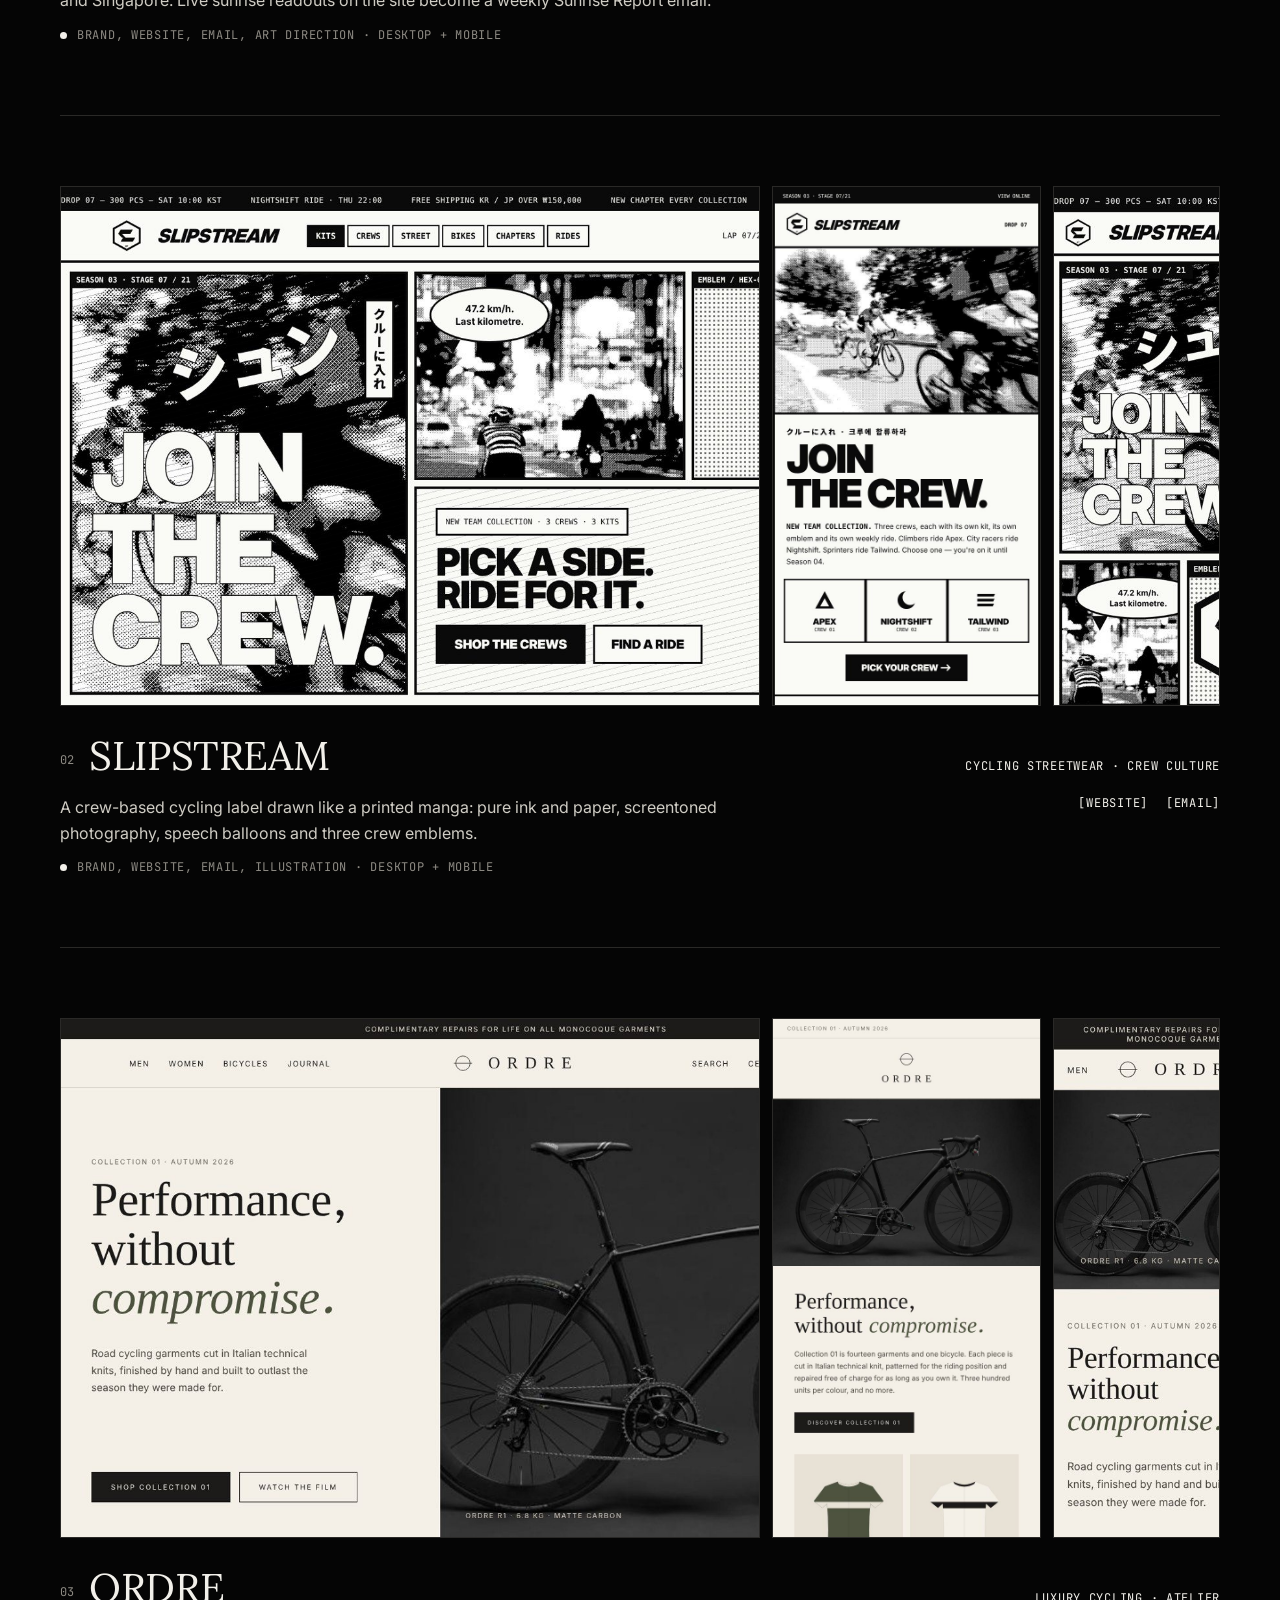
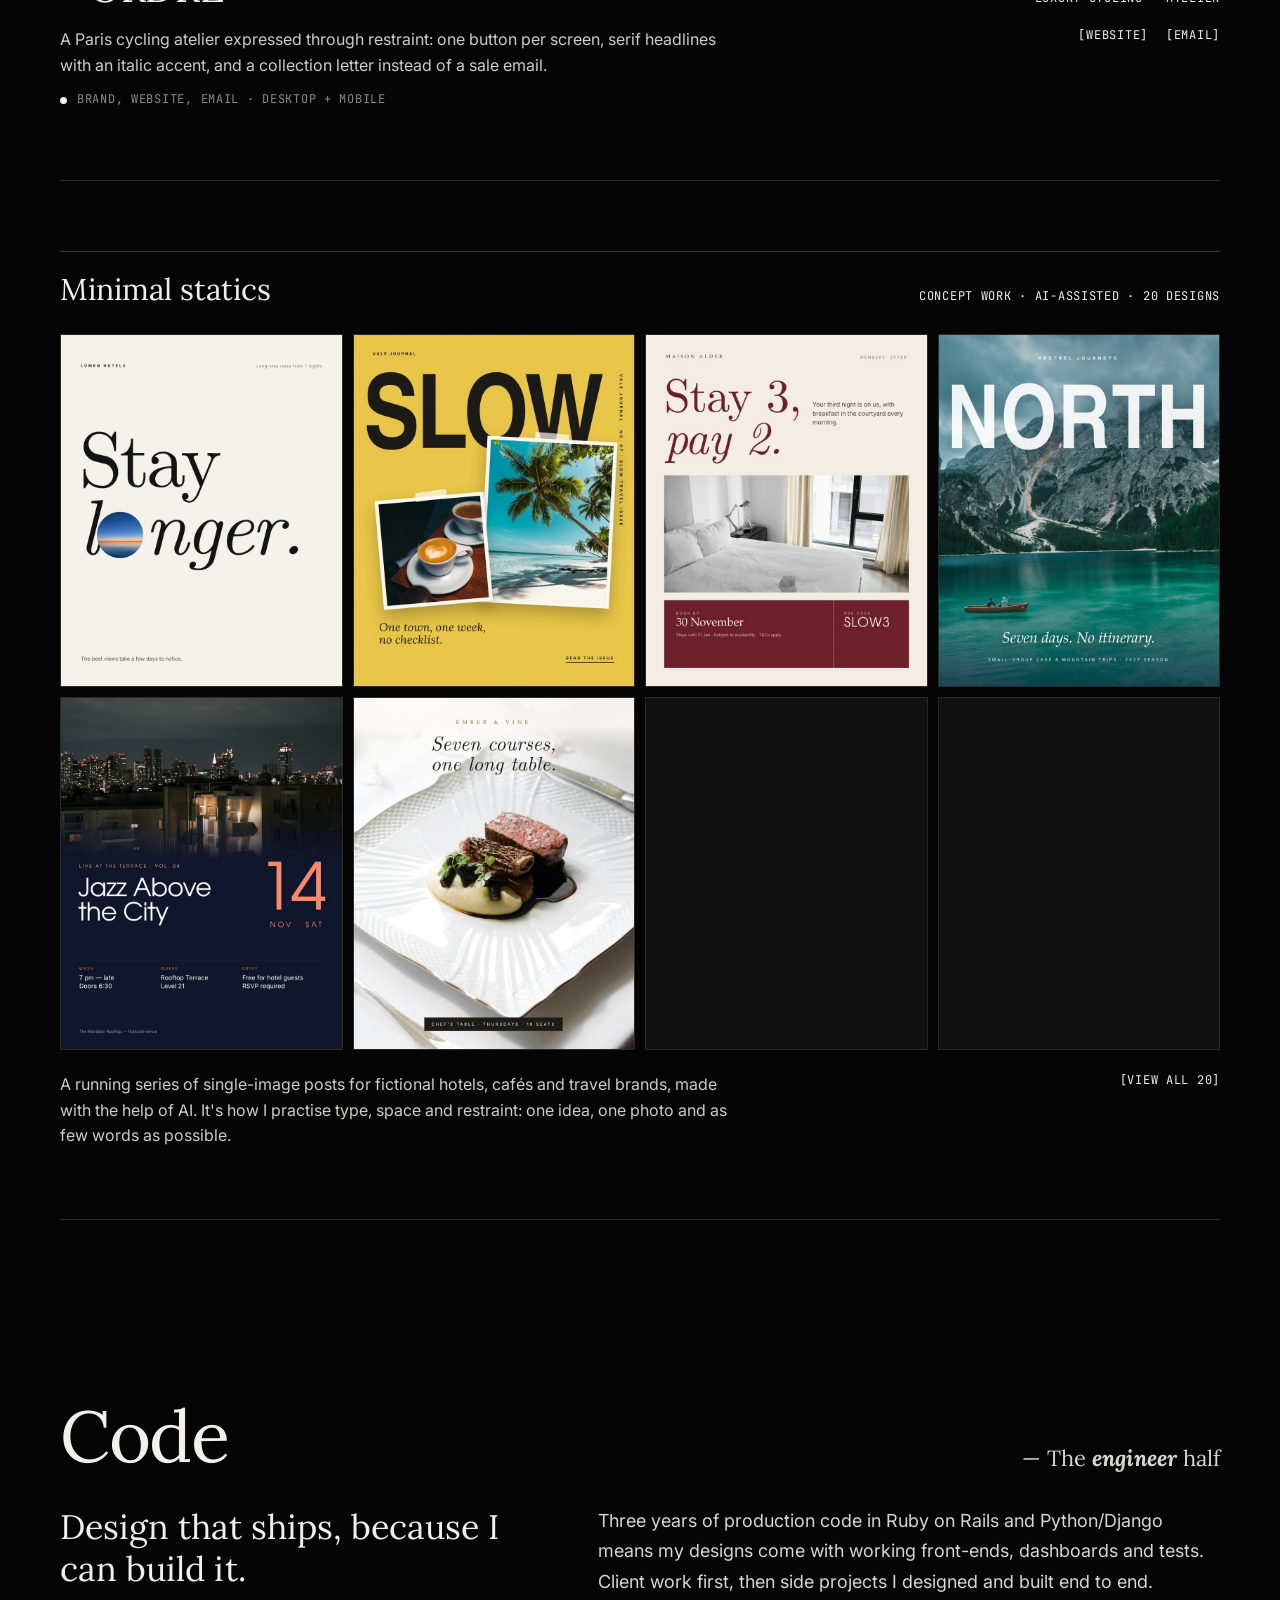
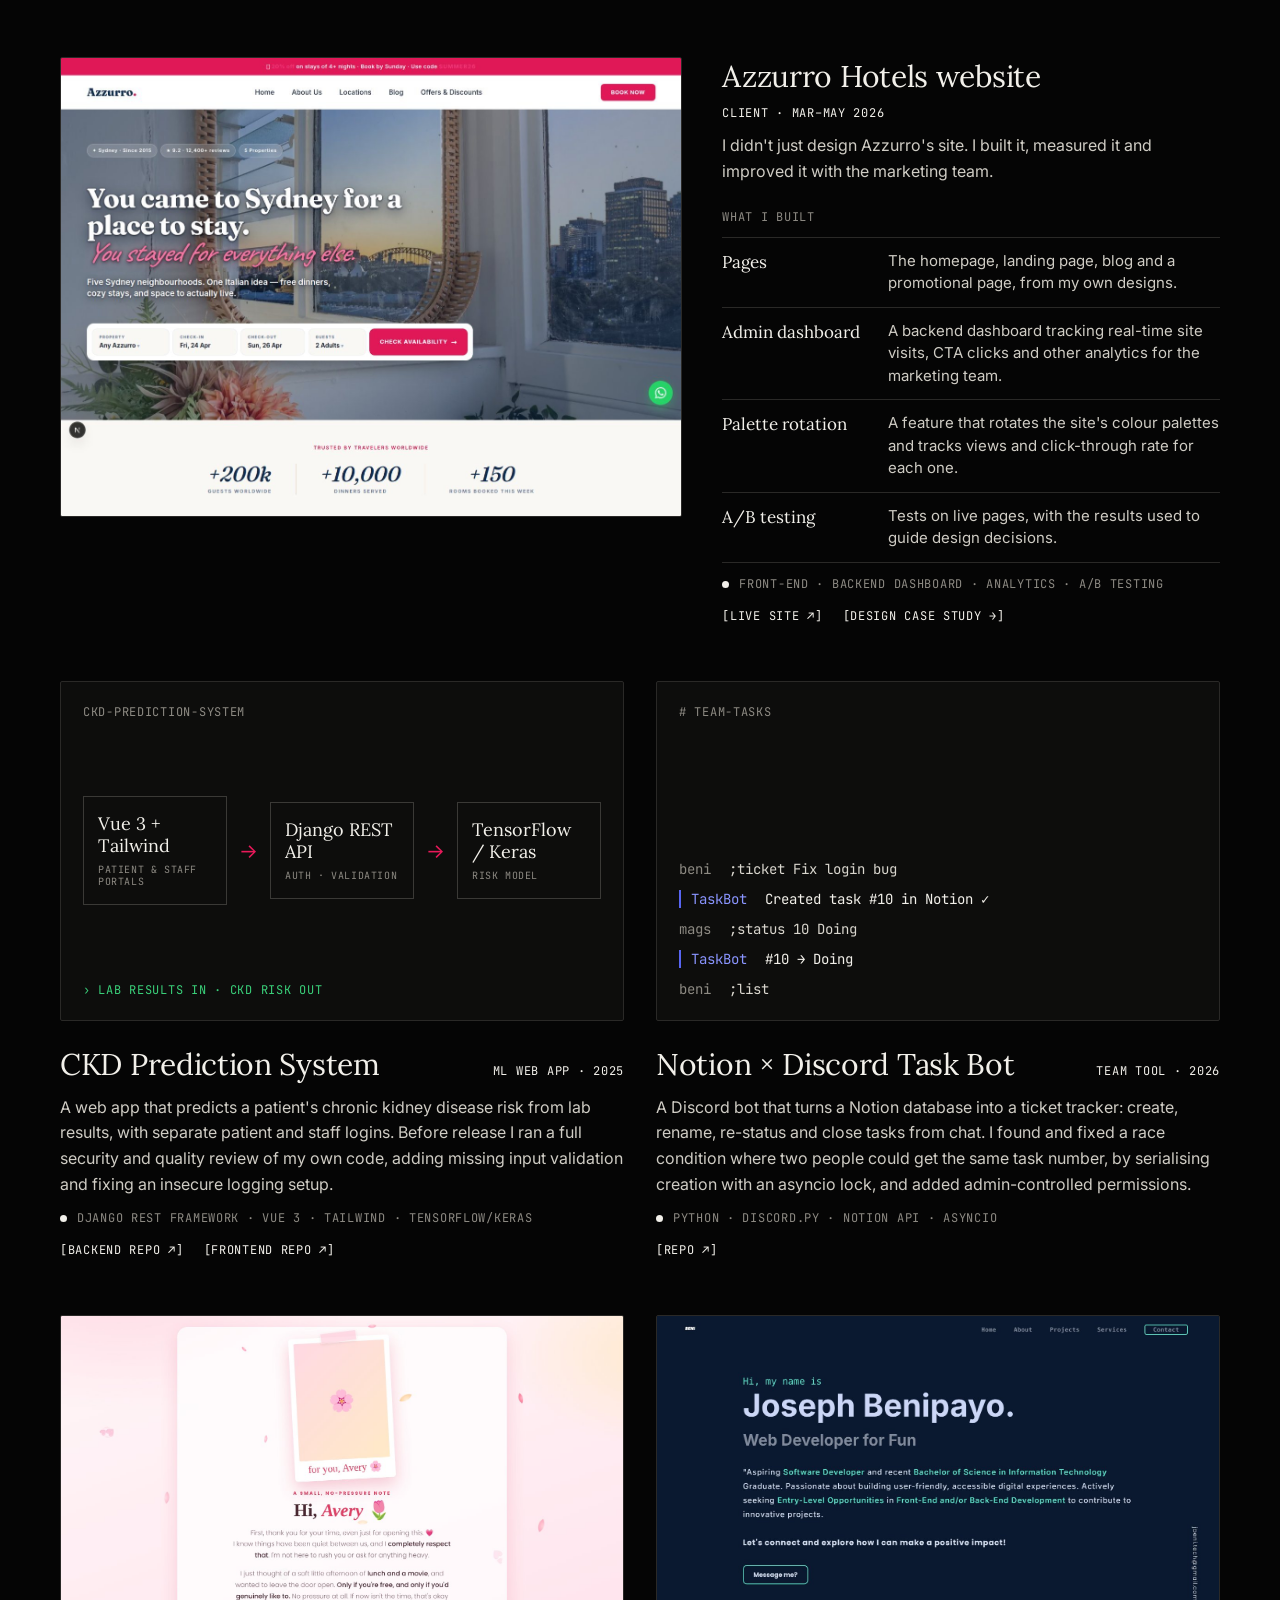
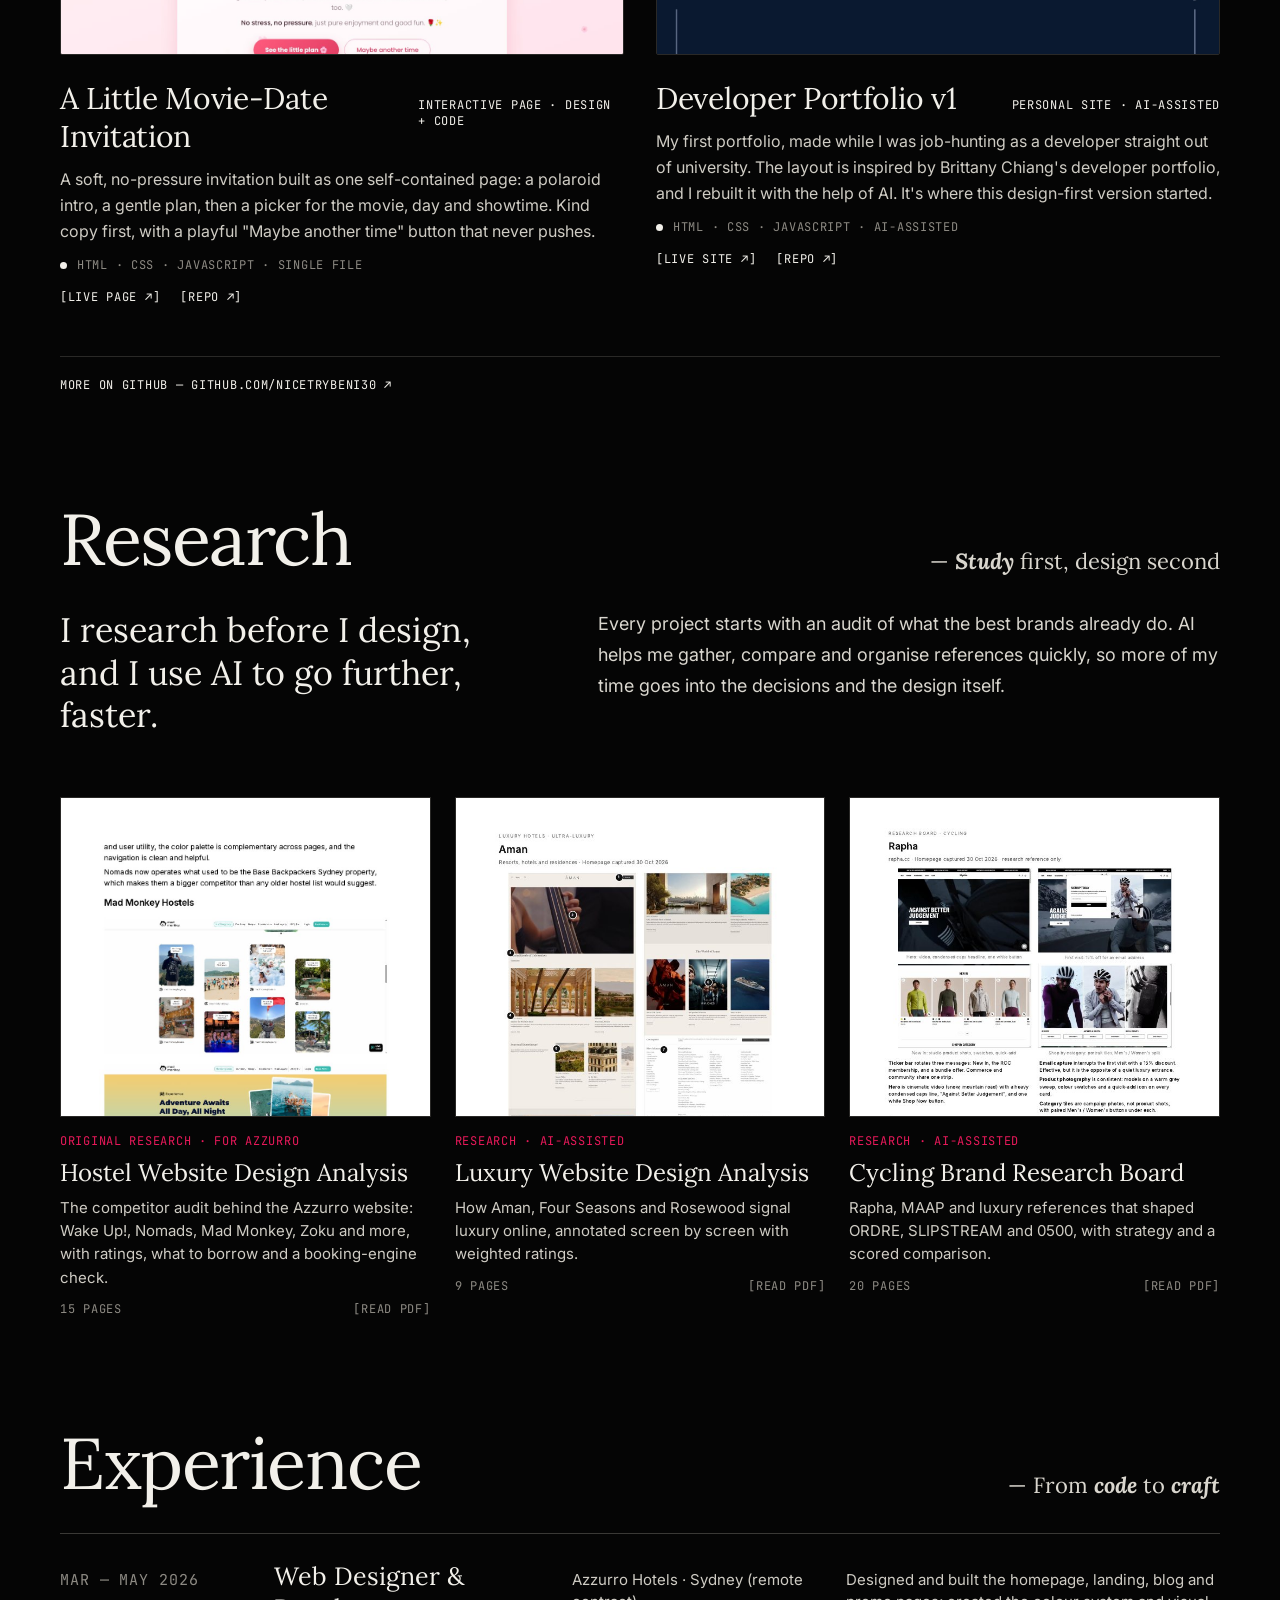
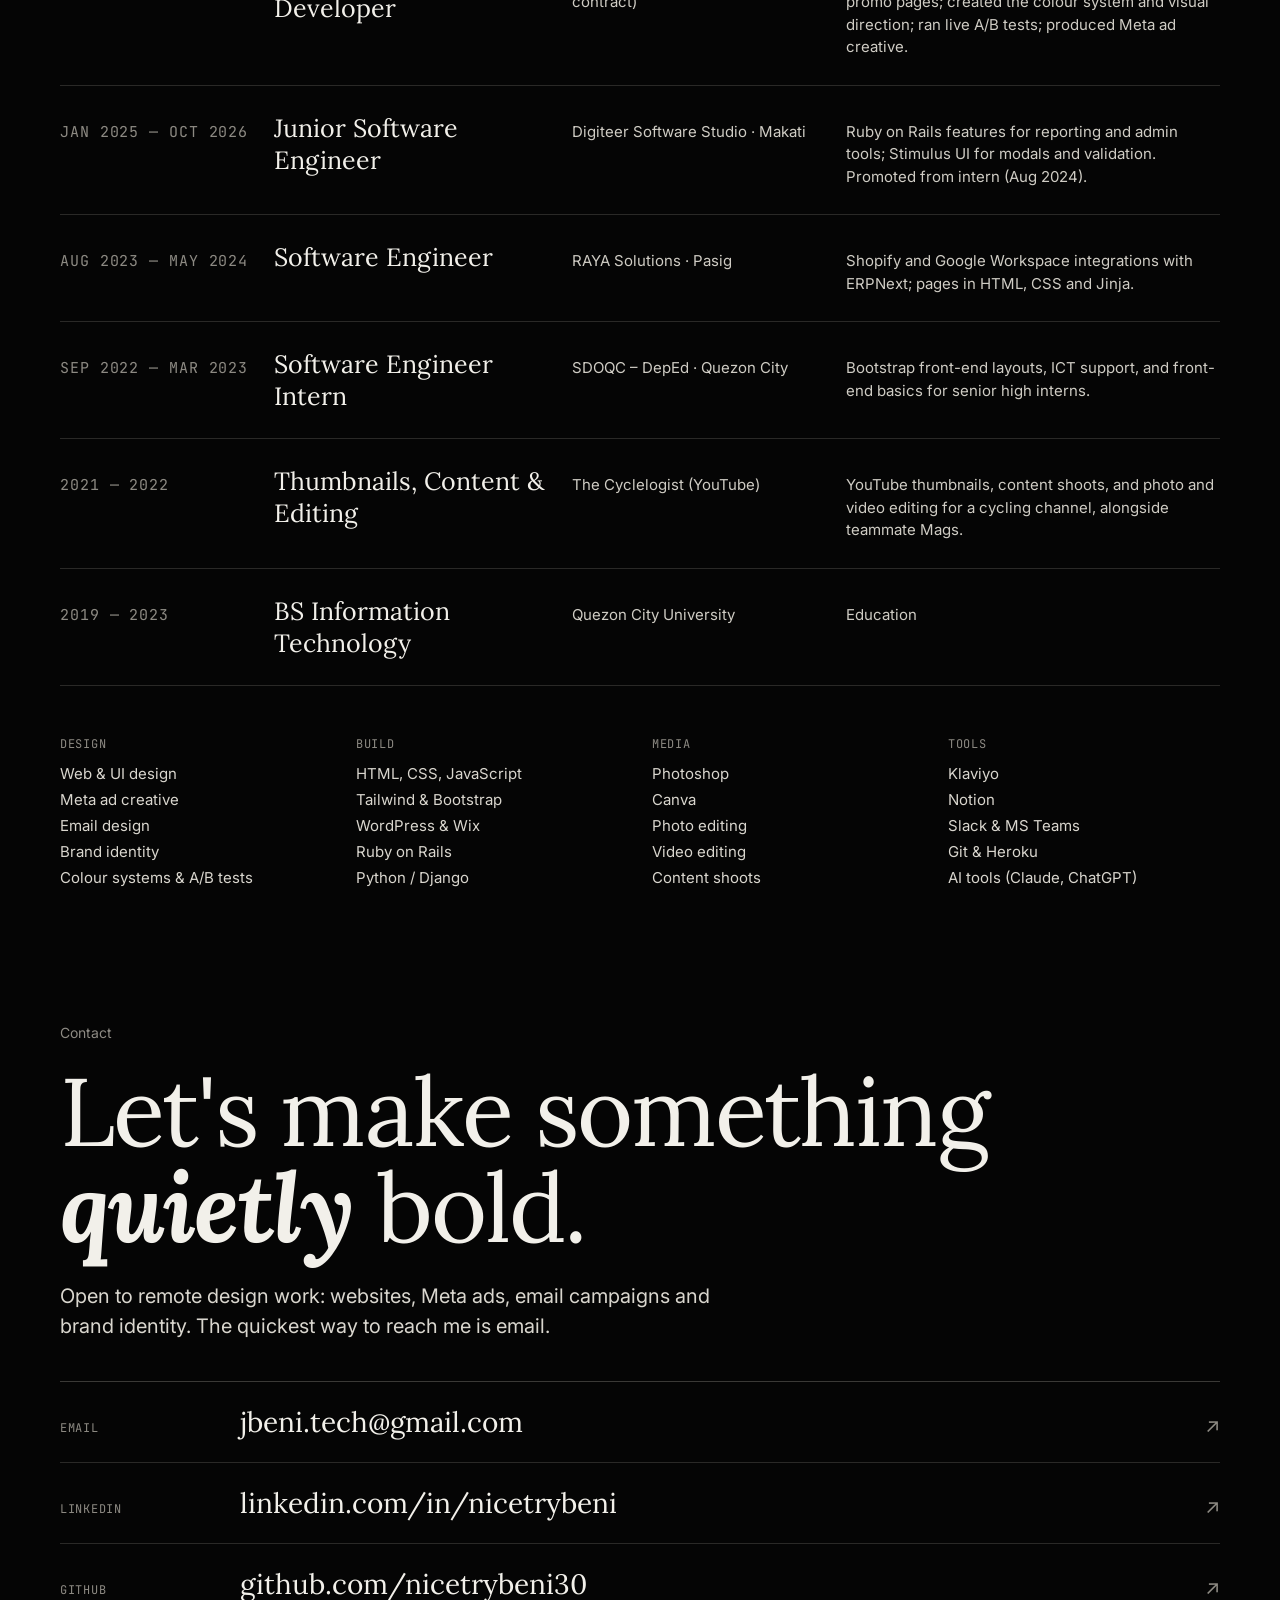
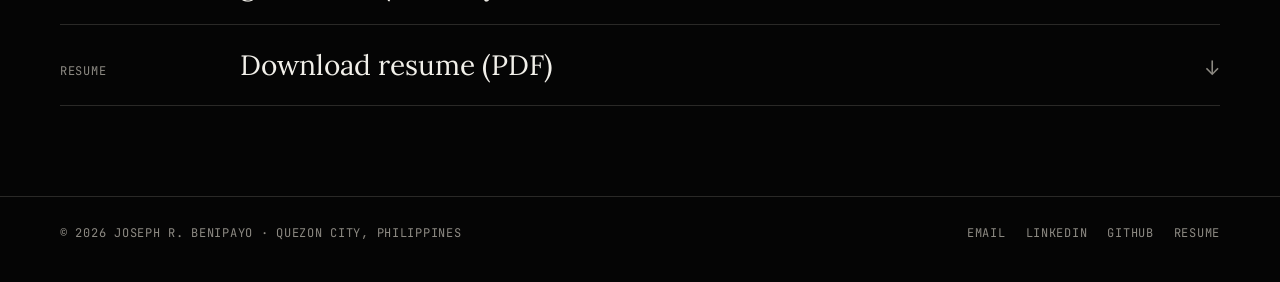
==== commit 830a0b10: "Fade background grid on Experience and Contact Co-Authored-By: Claude Opus 5.5 <noreply@anthropic.co" ====
--- a/index.html
+++ b/index.html
@@ -11,7 +11,7 @@
 <meta name="theme-color" content="#050505">
 <link rel="icon" href="assets/img/favicon.svg" type="image/svg+xml">
 <link rel="preconnect" href="https://fonts.googleapis.com"><link rel="preconnect" href="https://fonts.gstatic.com" crossorigin><link href="https://fonts.googleapis.com/css2?family=Inter:wght@400;500;600;700;900&family=Lora:ital,wght@0,400;0,600;0,700;1,400;1,700&family=Libre+Baskerville&family=JetBrains+Mono:wght@400;700&display=swap" rel="stylesheet">
-<link rel="stylesheet" href="assets/css/styles.css?v=6">
+<link rel="stylesheet" href="assets/css/styles.css?v=7">
 </head>
 <body>
 <a class="skip" href="#main">Skip to content</a>
@@ -174,6 +174,6 @@
 </div></section>
 </main>
 <footer><div class="wrap mono"><span>© <span id="year">2026</span> Joseph R. Benipayo · Quezon City, Philippines</span><span class="flinks"><a class="link" href="mailto:jbeni.tech@gmail.com">Email</a><a class="link" href="https://www.linkedin.com/in/nicetrybeni" target="_blank" rel="noopener">LinkedIn</a><a class="link" href="https://github.com/nicetrybeni30" target="_blank" rel="noopener">GitHub</a><a class="link" href="assets/docs/Joseph-Benipayo-Resume.pdf" target="_blank" rel="noopener">Resume</a></span></div></footer>
-<script src="assets/js/main.js?v=6" defer></script>
+<script src="assets/js/main.js?v=7" defer></script>
 </body>
 </html>
--- a/assets/css/styles.css
+++ b/assets/css/styles.css
@@ -17,6 +17,8 @@
 /* background grid lines */
 .grid-lines{position:fixed;inset:0;pointer-events:none;display:grid;grid-template-columns:repeat(6,1fr);z-index:0}
 .grid-lines i{border-right:1px solid var(--line)}
+.grid-lines{transition:opacity .5s ease}
+body.calm .grid-lines{opacity:.18}
 .wrap{max-width:1240px;margin:0 auto;padding:0 40px;position:relative;z-index:1}
 .mono{font-family:var(--mono);font-size:12px;letter-spacing:.06em;text-transform:uppercase}
 em.b{font-style:italic;font-weight:700}
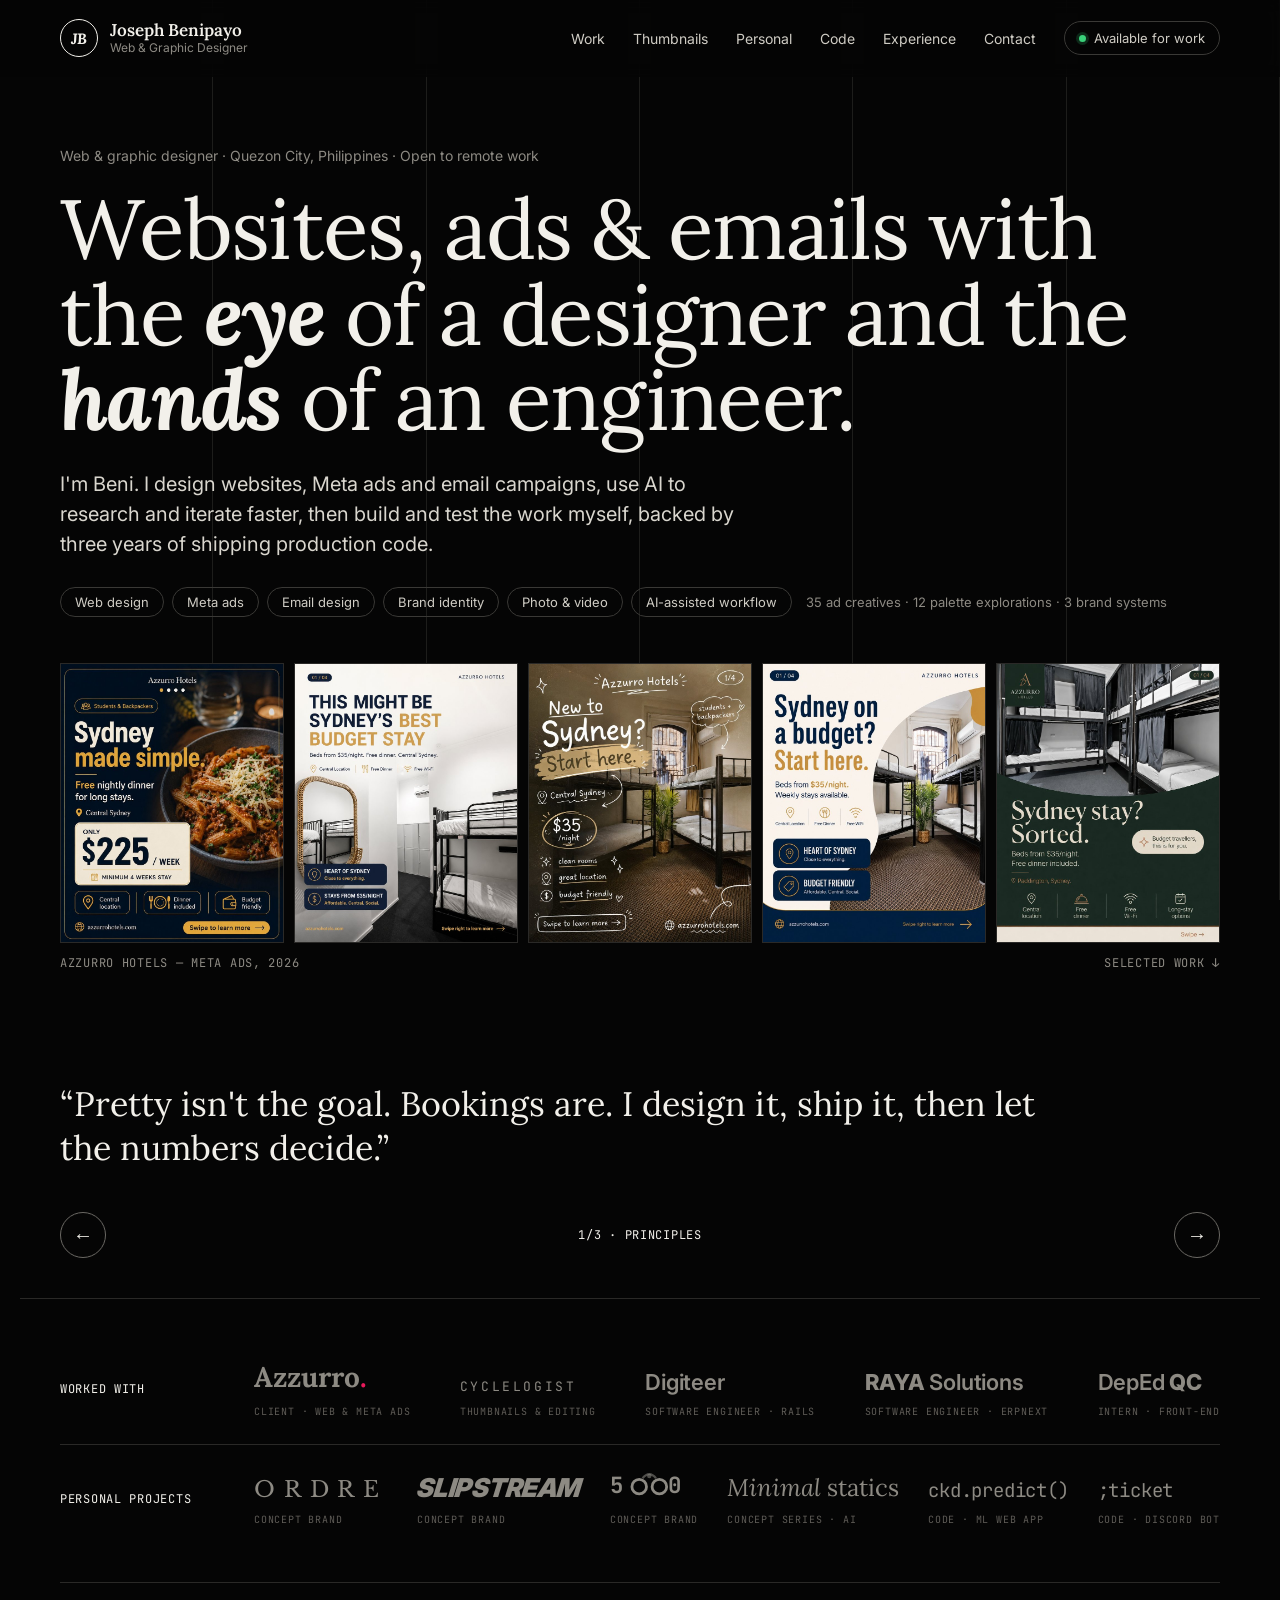
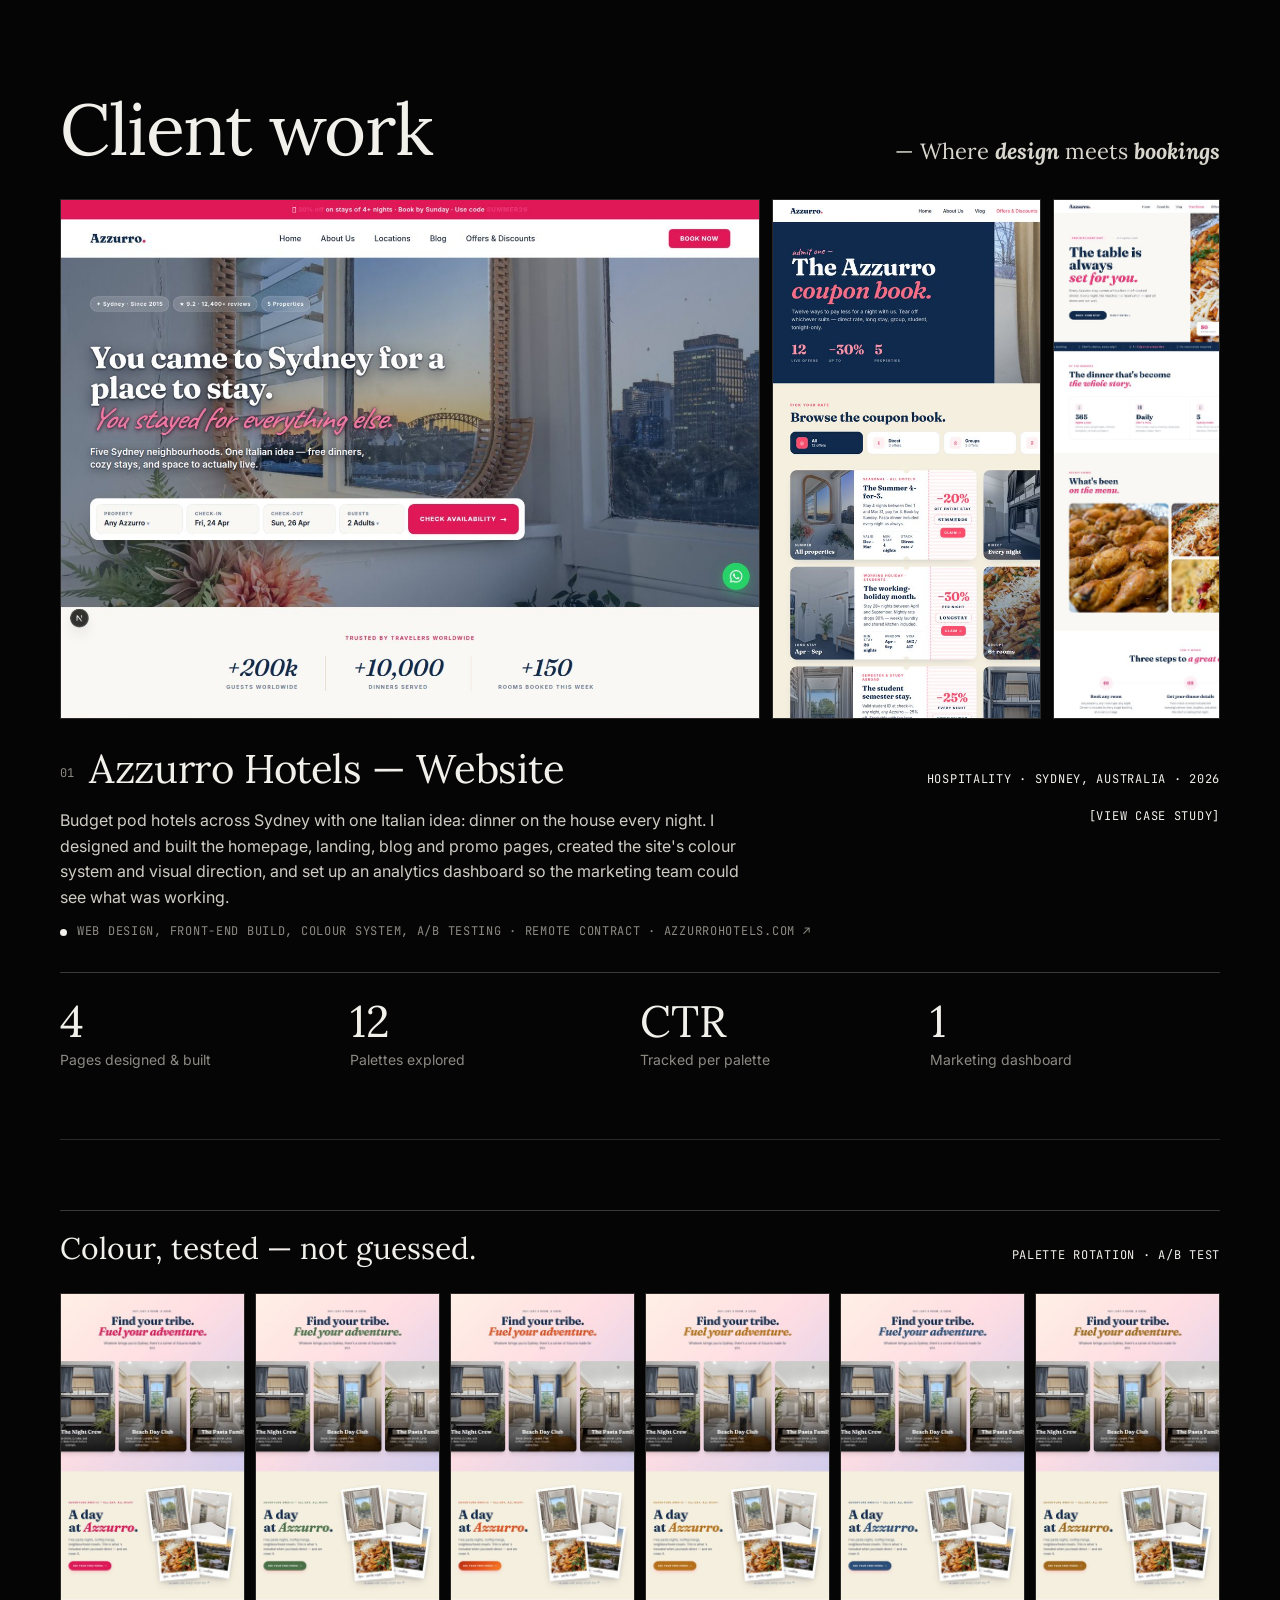
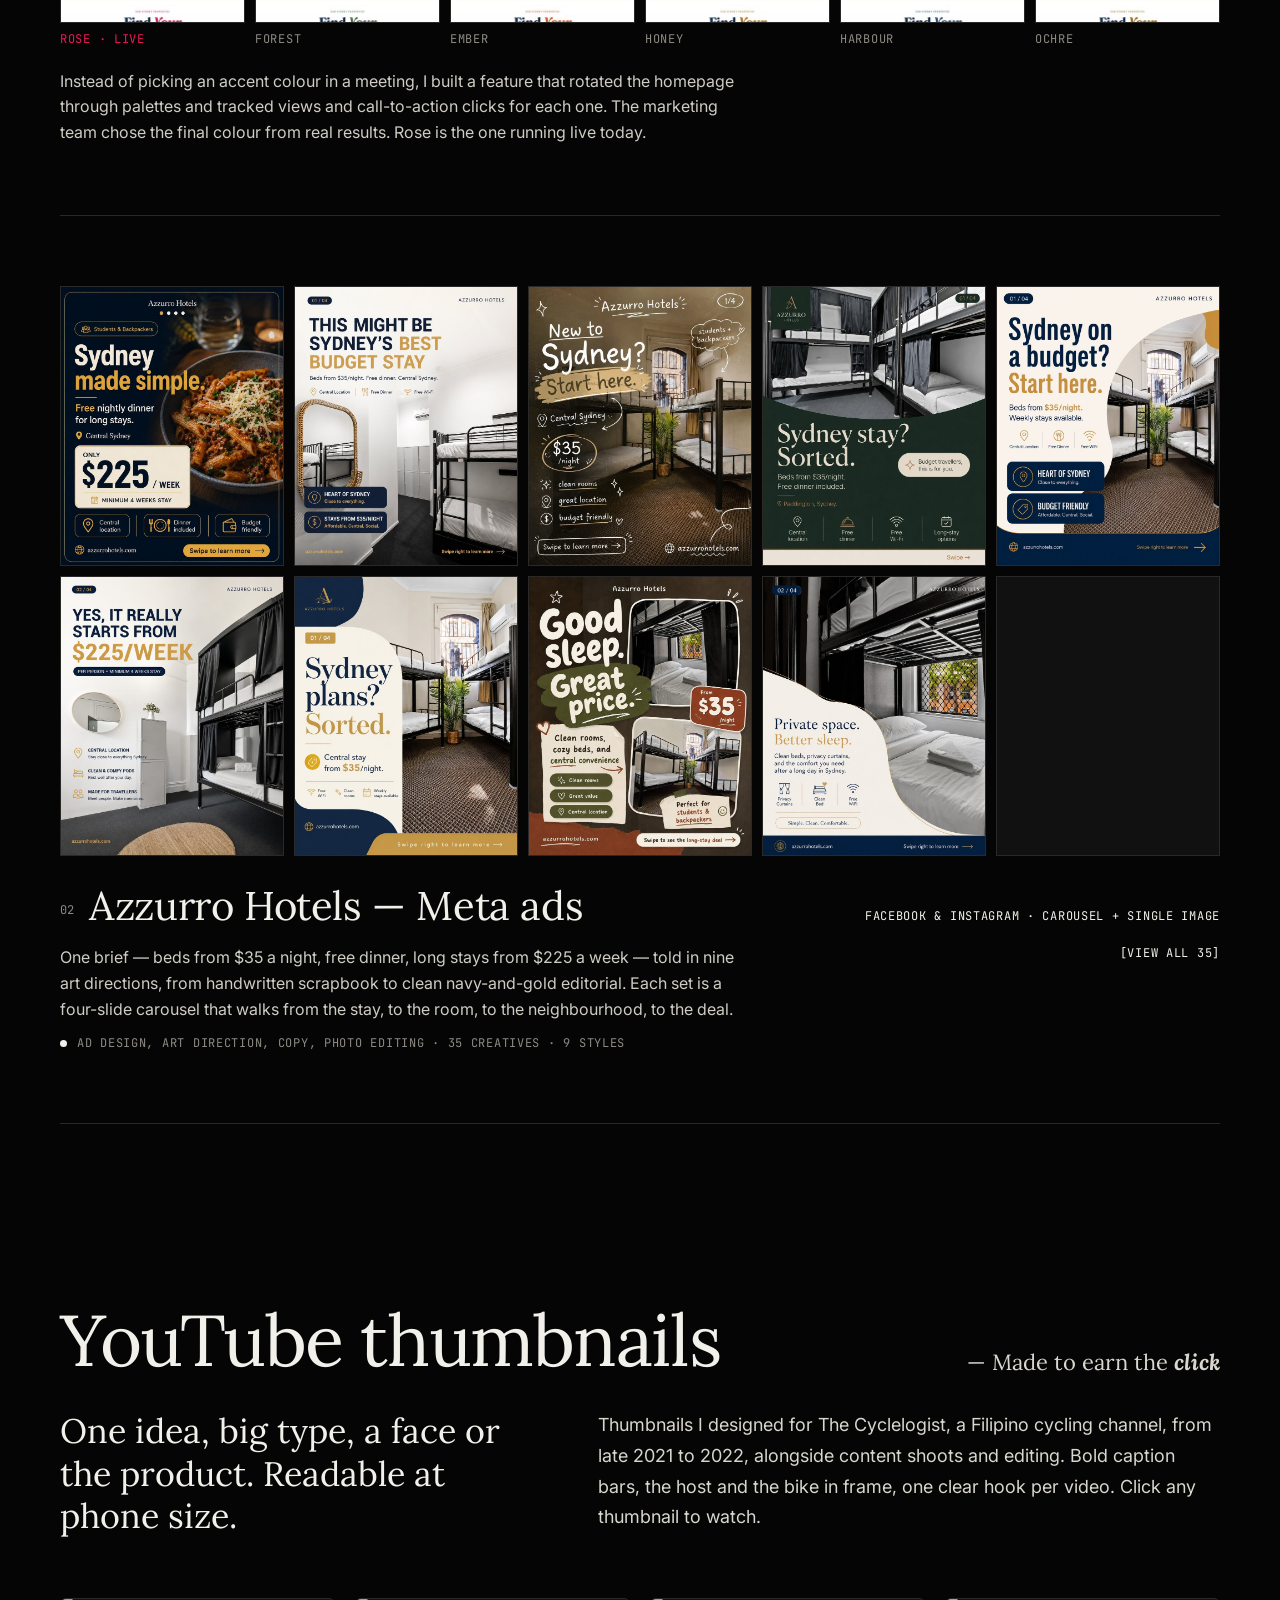
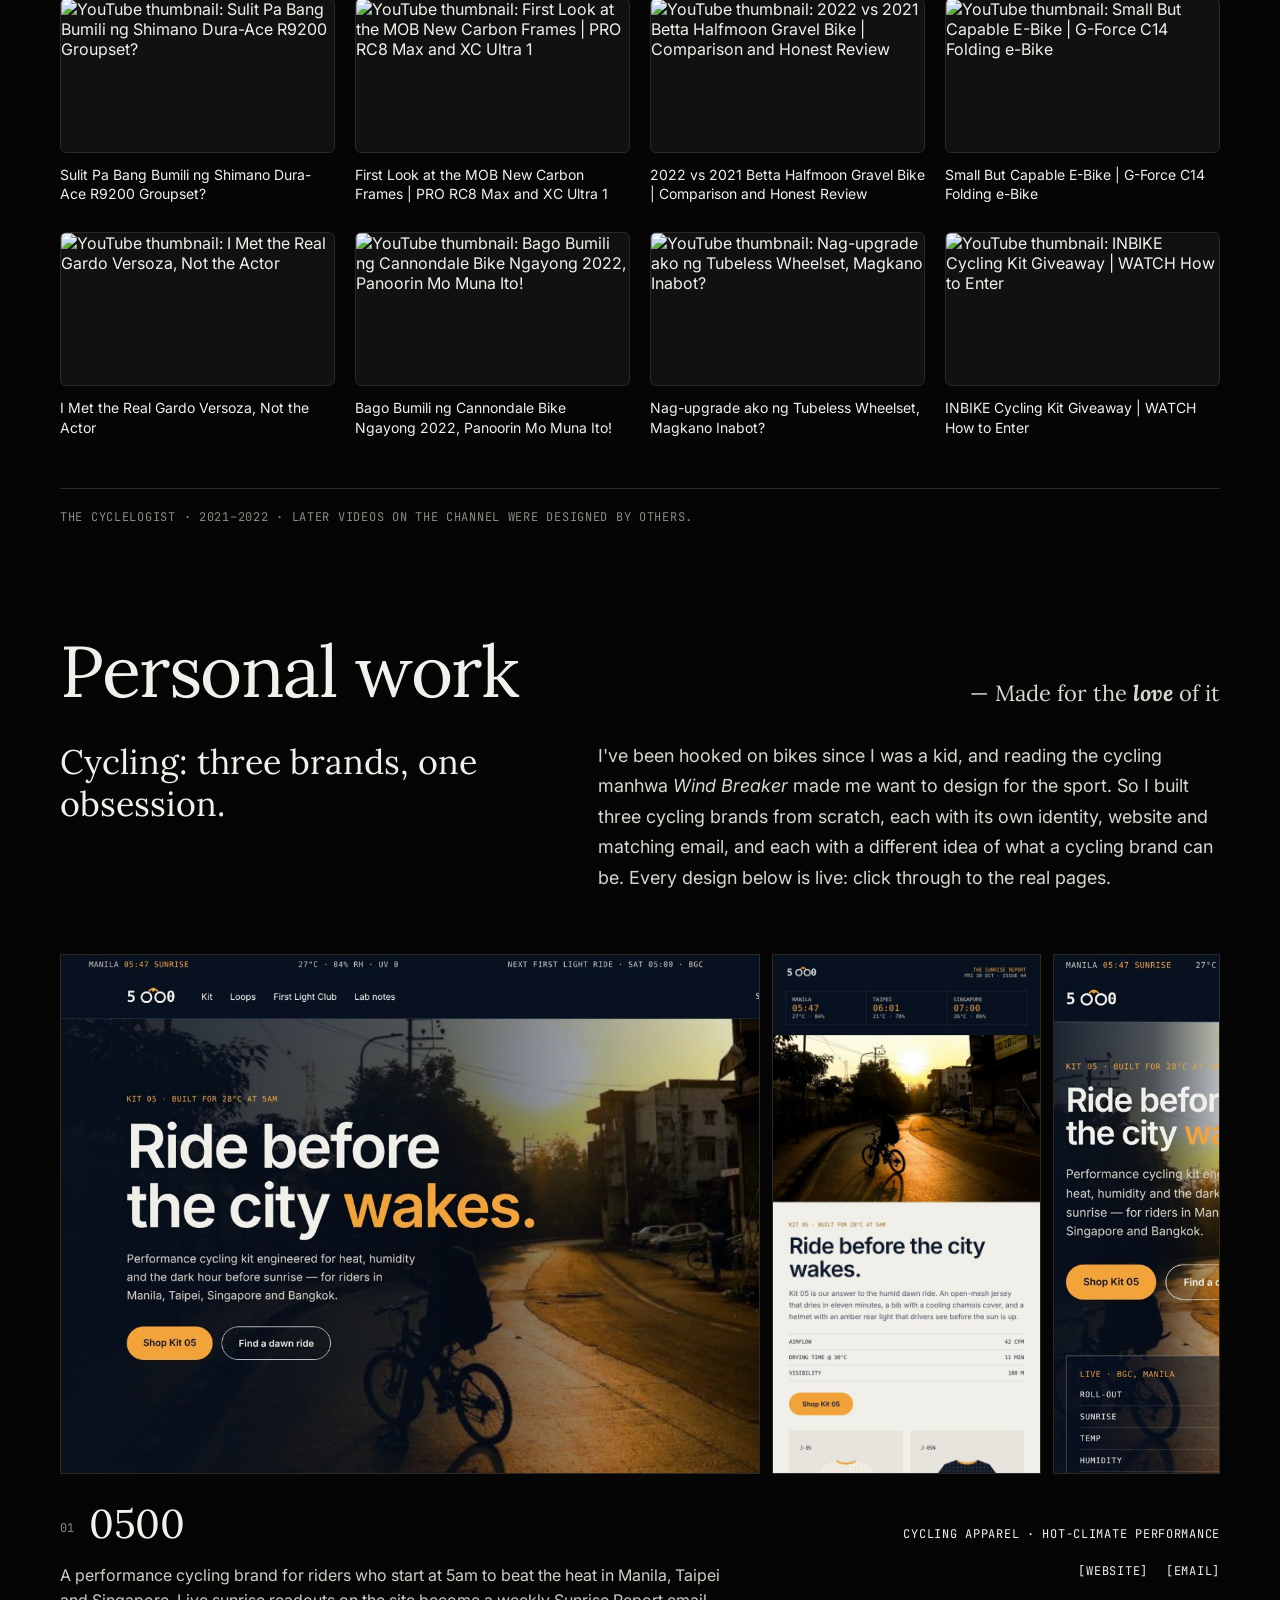
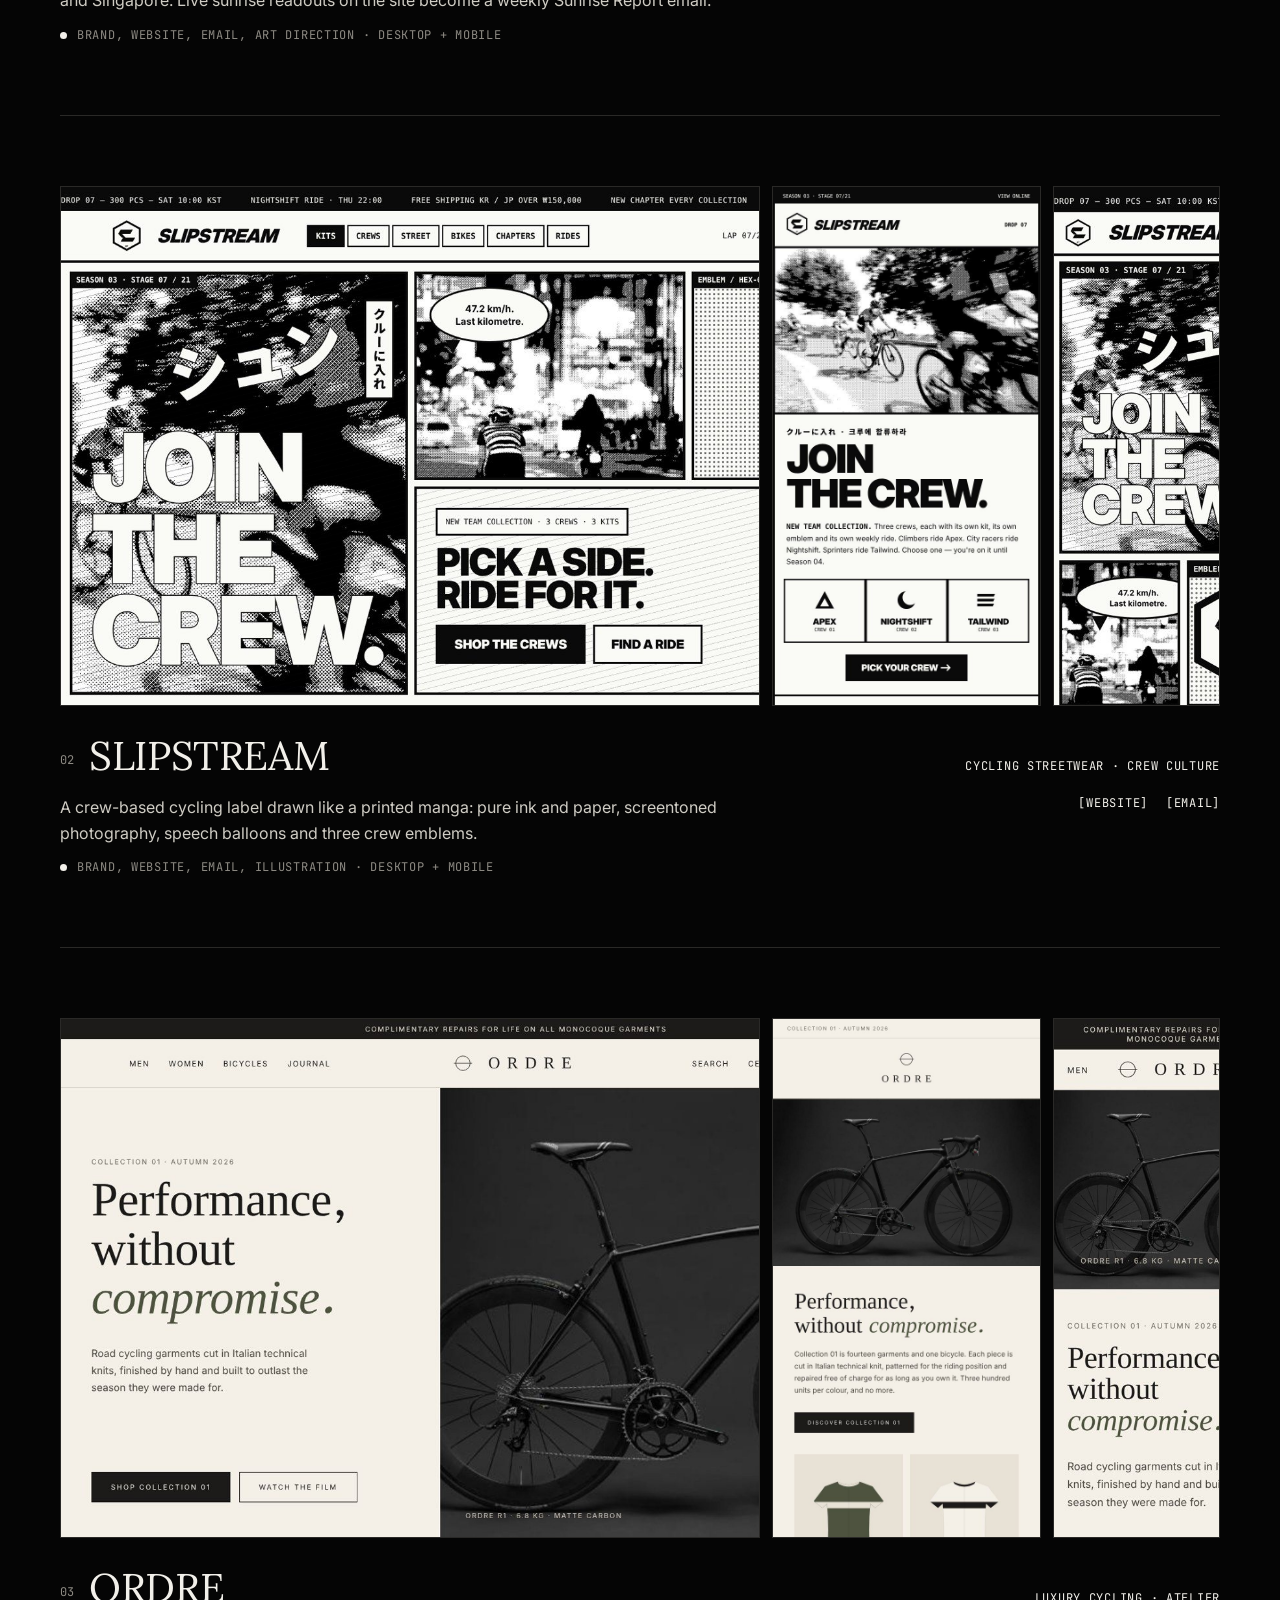
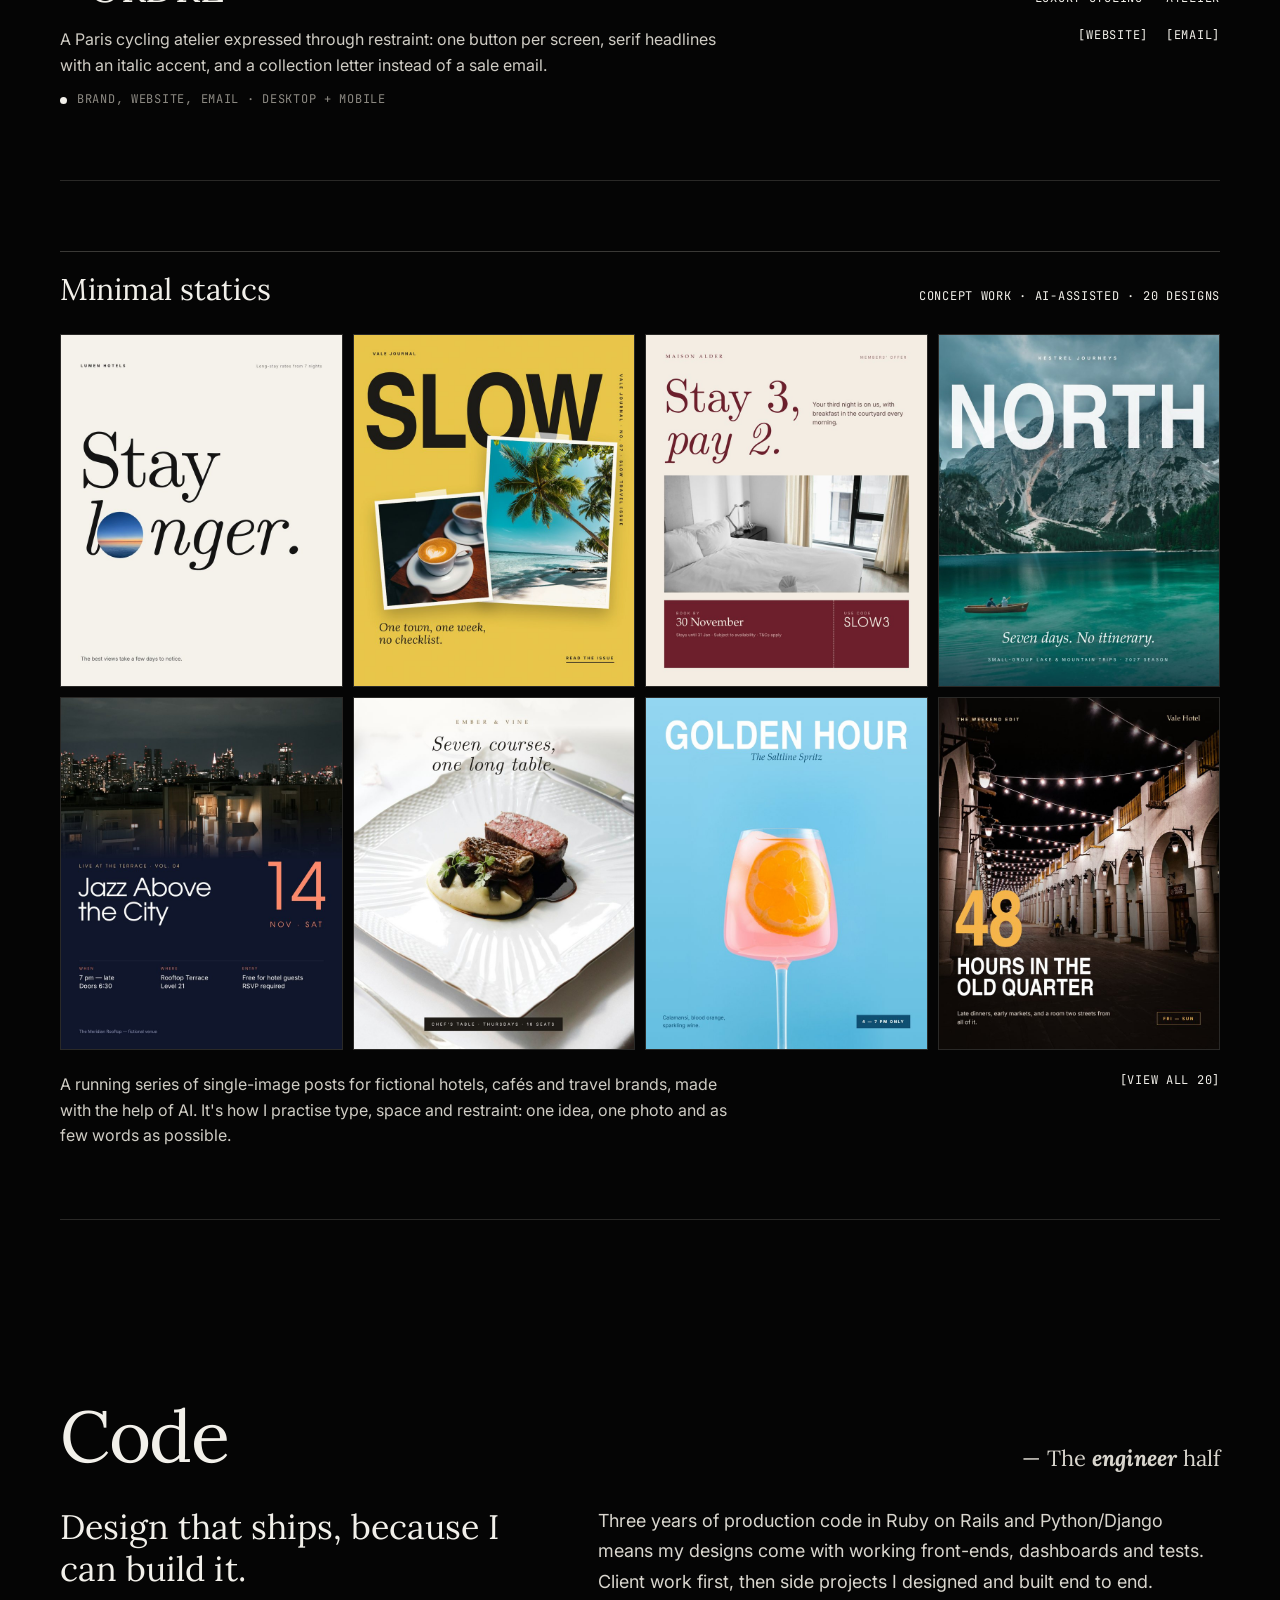
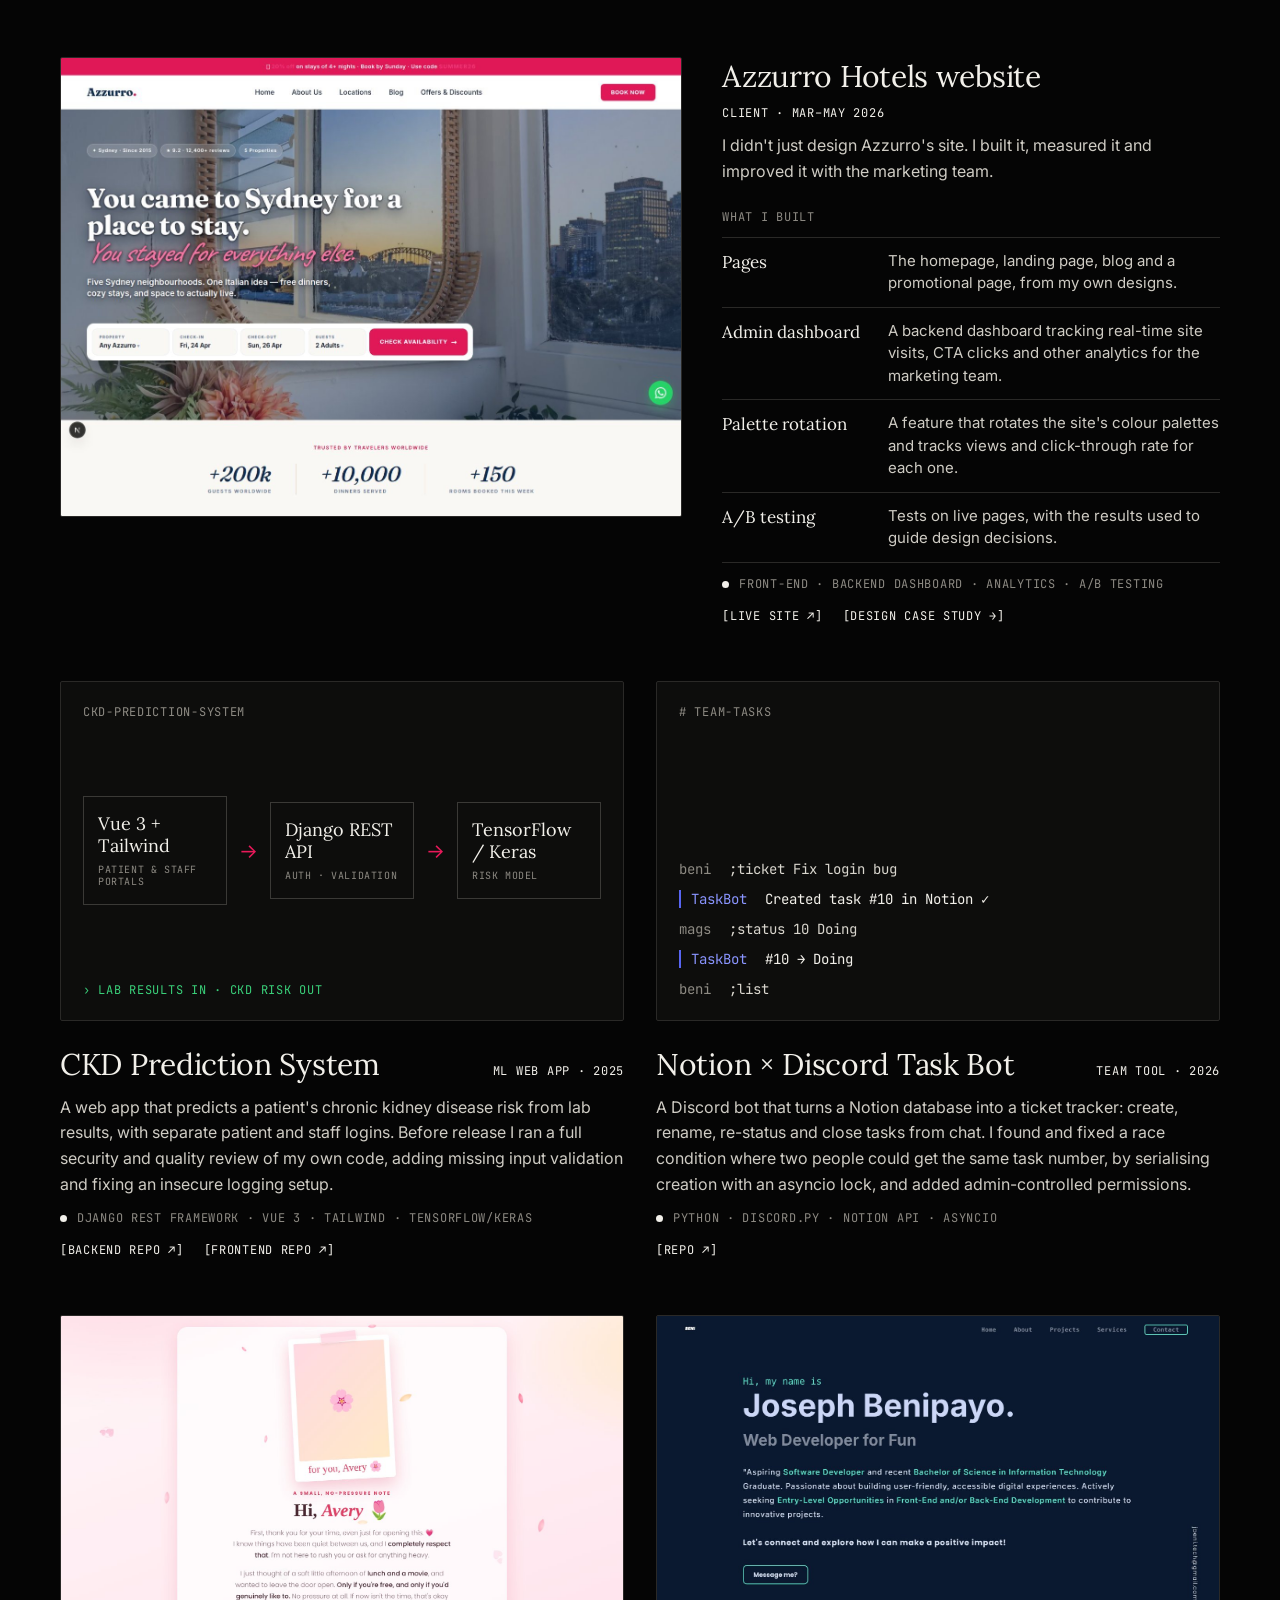
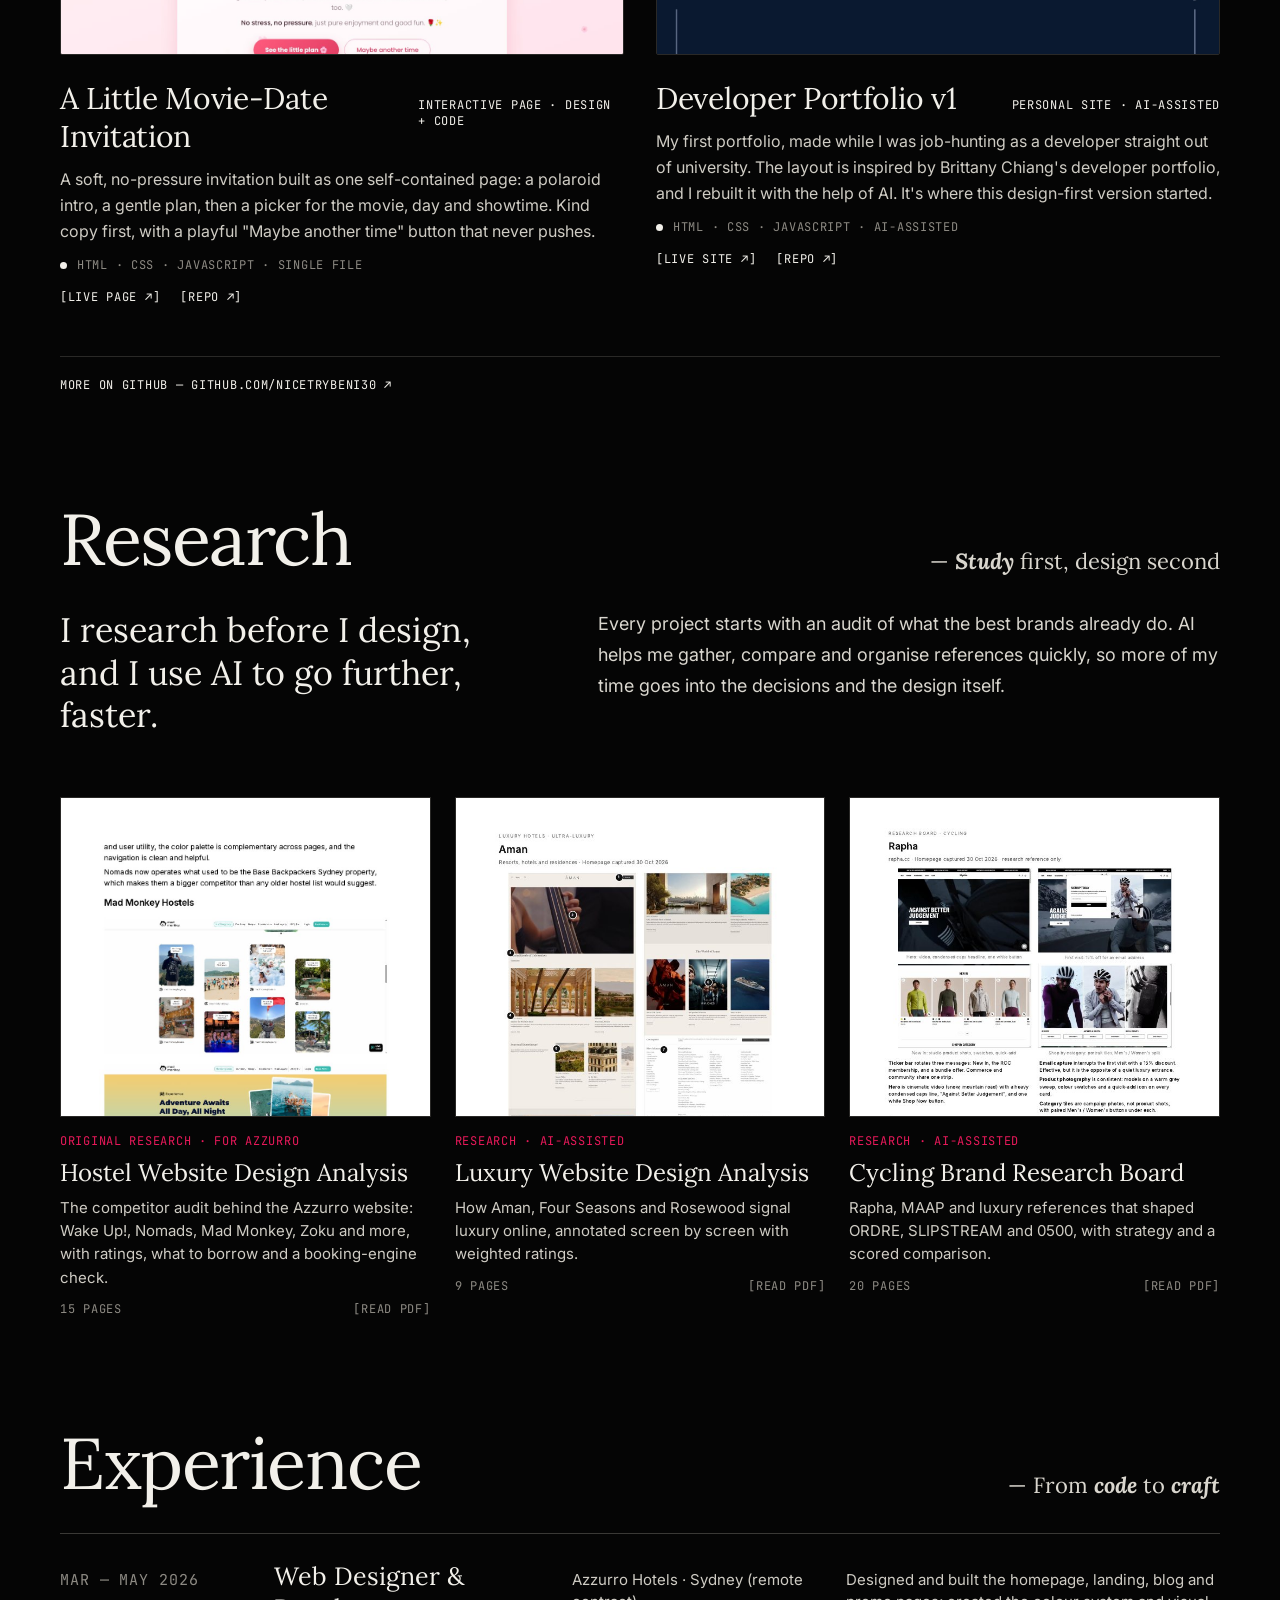
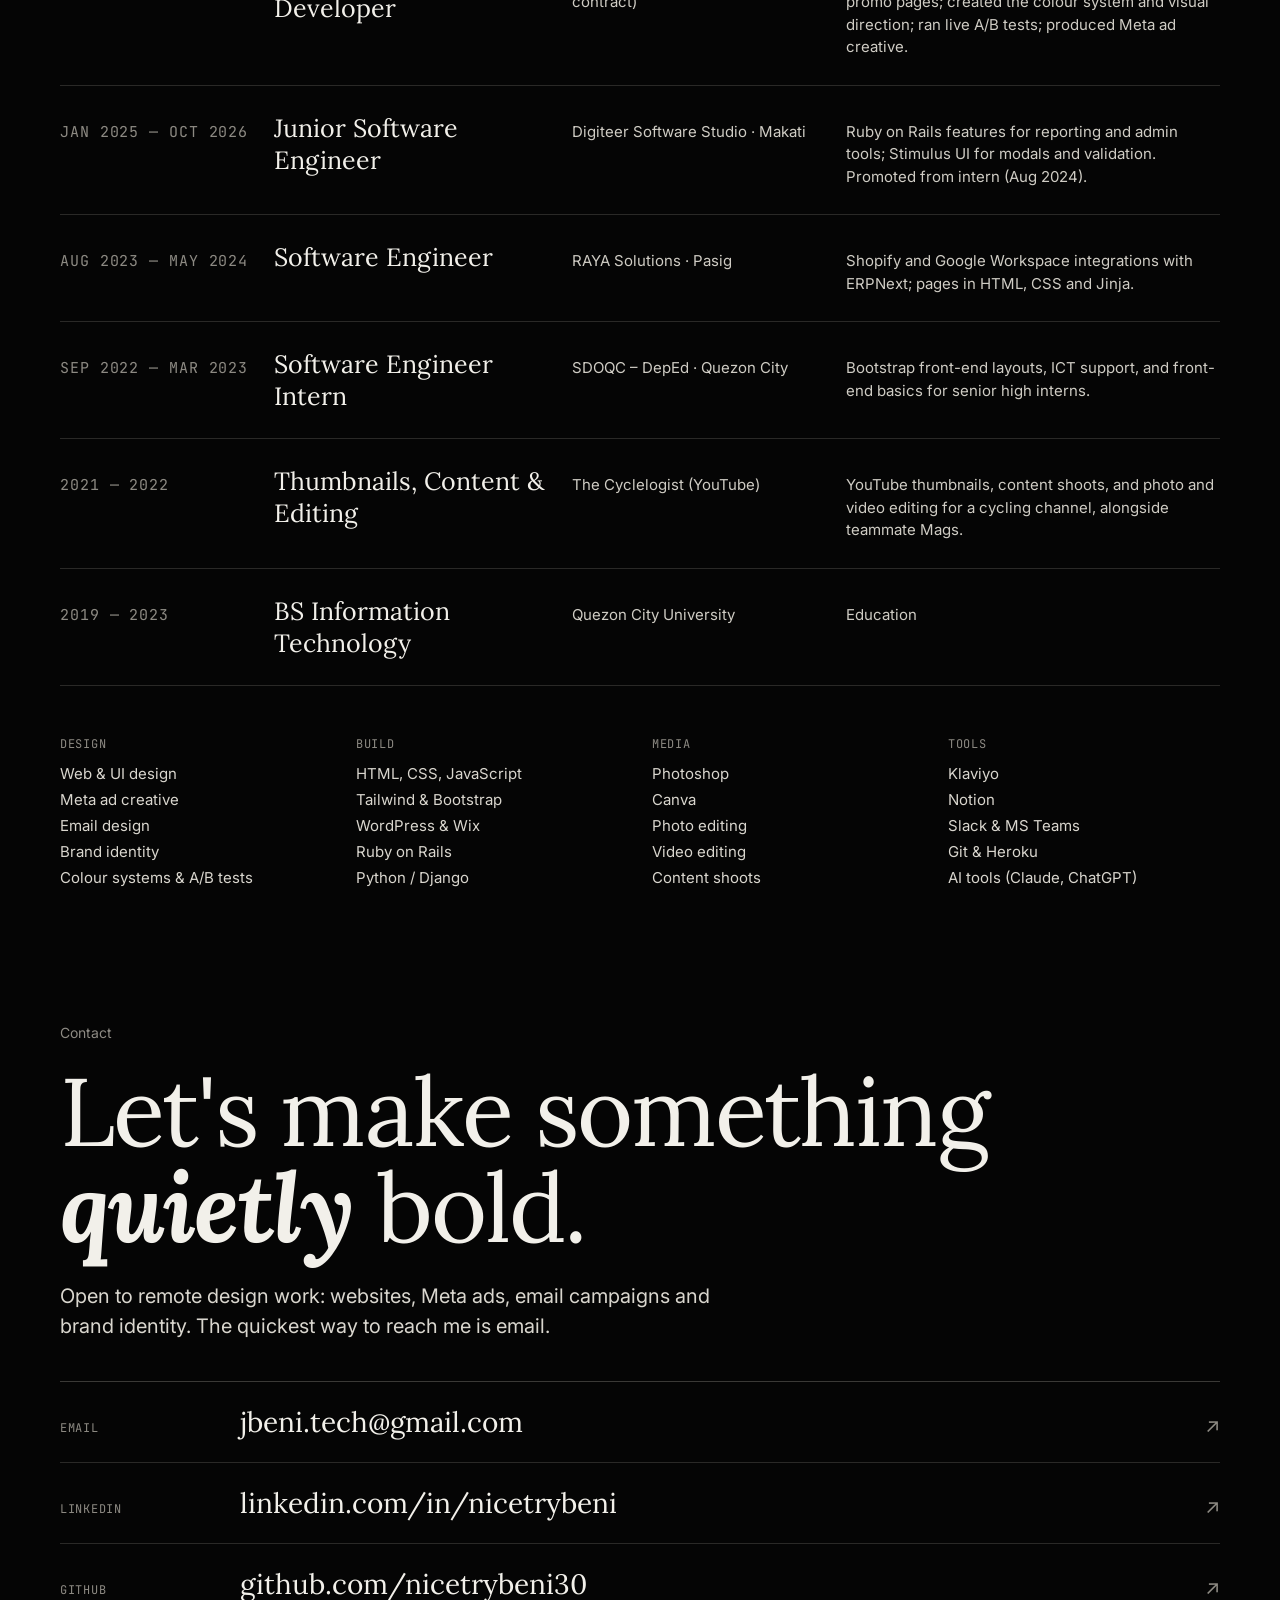
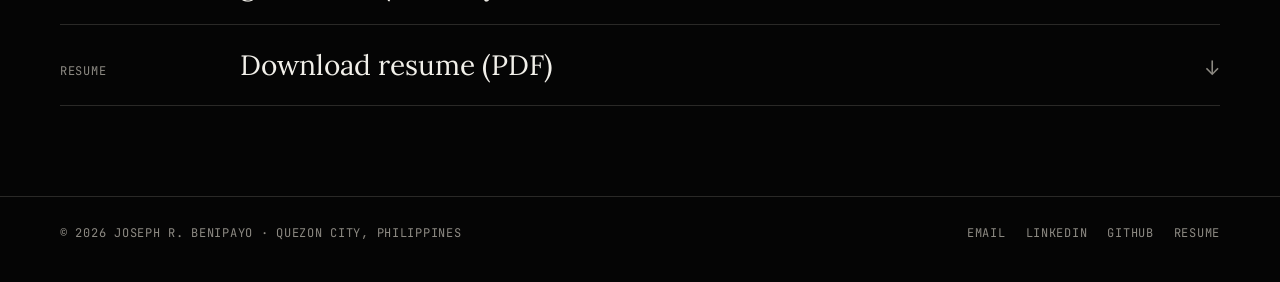
==== commit 92cea47c: "Add Digiteer, RAYA Solutions and DepEd QC to Worked with Co-Authored-By: Claude Opus 5.5 <noreply@an" ====
--- a/index.html
+++ b/index.html
@@ -11,7 +11,7 @@
 <meta name="theme-color" content="#050505">
 <link rel="icon" href="assets/img/favicon.svg" type="image/svg+xml">
 <link rel="preconnect" href="https://fonts.googleapis.com"><link rel="preconnect" href="https://fonts.gstatic.com" crossorigin><link href="https://fonts.googleapis.com/css2?family=Inter:wght@400;500;600;700;900&family=Lora:ital,wght@0,400;0,600;0,700;1,400;1,700&family=Libre+Baskerville&family=JetBrains+Mono:wght@400;700&display=swap" rel="stylesheet">
-<link rel="stylesheet" href="assets/css/styles.css?v=7">
+<link rel="stylesheet" href="assets/css/styles.css?v=8">
 </head>
 <body>
 <a class="skip" href="#main">Skip to content</a>
@@ -32,9 +32,12 @@
 <div class="ctl"><button class="circ prev" aria-label="Previous principle">←</button><span class="mono count">1/3 · Principles</span><button class="circ next" aria-label="Next principle">→</button></div></section>
 
 <div class="wrap"><div class="logos-wrap">
-<div class="lrow"><div class="mono logos-label">Worked with</div><div class="logos">
+<div class="lrow lrow-p"><div class="mono logos-label">Worked with</div><div class="logos">
 <a class="lg" href="#work"><span class="lg-azzurro">Azzurro<b>.</b></span><small class="mono">Client · Web &amp; Meta ads</small></a>
-<a class="lg" href="#thumbnails"><span class="lg-mono">CYCLELOGIST</span><small class="mono">YouTube thumbnails &amp; editing</small></a></div></div>
+<a class="lg" href="#thumbnails"><span class="lg-mono">CYCLELOGIST</span><small class="mono">Thumbnails &amp; editing</small></a>
+<a class="lg" href="https://www.digiteer.digital/" target="_blank" rel="noopener"><span class="lg-sans">Digiteer</span><small class="mono">Software engineer · Rails</small></a>
+<a class="lg" href="https://rayasolutions.info/" target="_blank" rel="noopener"><span class="lg-sans"><b>RAYA</b> Solutions</span><small class="mono">Software engineer · ERPNext</small></a>
+<a class="lg" href="https://depedqc.com/" target="_blank" rel="noopener"><span class="lg-sans">DepEd <b>QC</b></span><small class="mono">Intern · Front-end</small></a></div></div>
 <div class="lrow lrow-p"><div class="mono logos-label">Personal projects</div><div class="logos">
 <a class="lg" href="projects/ordre-website.html"><span class="lg-ordre">ORDRE</span><small class="mono">Concept brand</small></a>
 <a class="lg" href="projects/slipstream-website.html"><span class="lg-slip">SLIPSTREAM</span><small class="mono">Concept brand</small></a>
@@ -66,8 +69,8 @@
 <section class="wrap"><div class="sec-head" id="thumbnails"><h2>YouTube thumbnails</h2><p>— Made to earn the <em class="b">click</em></p></div>
 <div class="story reveal"><p class="big">One idea, big type, a face or the product. Readable at phone size.</p><p>Thumbnails I designed for The Cyclelogist, a Filipino cycling channel, from late 2021 to 2022, alongside content shoots and editing. Bold caption bars, the host and the bike in frame, one clear hook per video. Click any thumbnail to watch.</p></div>
 <div class="yt-grid reveal">
-<a class="yt" href="https://www.youtube.com/watch?v=7Sm-mpb9KB8" target="_blank" rel="noopener"><div class="frame"><img src="https://i.ytimg.com/vi/7Sm-mpb9KB8/maxresdefault.jpg" alt="YouTube thumbnail: Sulit Pa Bang Bumili ng Shimano Dura-Ace R9200 Groupset?" loading="lazy"></div><span class="yt-t">Sulit Pa Bang Bumili ng Shimano Dura-Ace R9200 Groupset?</span></a>
-<a class="yt" href="https://www.youtube.com/watch?v=7Cb-JjENRBc" target="_blank" rel="noopener"><div class="frame"><img src="https://i.ytimg.com/vi/7Cb-JjENRBc/maxresdefault.jpg" alt="YouTube thumbnail: First Look at the MOB New Carbon Frames | PRO RC8 Max and XC Ultra 1" loading="lazy"></div><span class="yt-t">First Look at the MOB New Carbon Frames | PRO RC8 Max and XC Ultra 1</span></a>
+<a class="yt" href="https://www.youtube.com/watch?v=8Sm-mpb9KB8" target="_blank" rel="noopener"><div class="frame"><img src="https://i.ytimg.com/vi/7Sm-mpb9KB8/maxresdefault.jpg" alt="YouTube thumbnail: Sulit Pa Bang Bumili ng Shimano Dura-Ace R9200 Groupset?" loading="lazy"></div><span class="yt-t">Sulit Pa Bang Bumili ng Shimano Dura-Ace R9200 Groupset?</span></a>
+<a class="yt" href="https://www.youtube.com/watch?v=8Cb-JjENRBc" target="_blank" rel="noopener"><div class="frame"><img src="https://i.ytimg.com/vi/7Cb-JjENRBc/maxresdefault.jpg" alt="YouTube thumbnail: First Look at the MOB New Carbon Frames | PRO RC8 Max and XC Ultra 1" loading="lazy"></div><span class="yt-t">First Look at the MOB New Carbon Frames | PRO RC8 Max and XC Ultra 1</span></a>
 <a class="yt" href="https://www.youtube.com/watch?v=WTfCibZeRCM" target="_blank" rel="noopener"><div class="frame"><img src="https://i.ytimg.com/vi/WTfCibZeRCM/maxresdefault.jpg" alt="YouTube thumbnail: 2022 vs 2021 Betta Halfmoon Gravel Bike | Comparison and Honest Review" loading="lazy"></div><span class="yt-t">2022 vs 2021 Betta Halfmoon Gravel Bike | Comparison and Honest Review</span></a>
 <a class="yt" href="https://www.youtube.com/watch?v=ryH3d_JVbEI" target="_blank" rel="noopener"><div class="frame"><img src="https://i.ytimg.com/vi/ryH3d_JVbEI/maxresdefault.jpg" alt="YouTube thumbnail: Small But Capable E-Bike | G-Force C14 Folding e-Bike" loading="lazy"></div><span class="yt-t">Small But Capable E-Bike | G-Force C14 Folding e-Bike</span></a>
 <a class="yt" href="https://www.youtube.com/watch?v=JqQGghjgE1k" target="_blank" rel="noopener"><div class="frame"><img src="https://i.ytimg.com/vi/JqQGghjgE1k/maxresdefault.jpg" alt="YouTube thumbnail: I Met the Real Gardo Versoza, Not the Actor" loading="lazy"></div><span class="yt-t">I Met the Real Gardo Versoza, Not the Actor</span></a>
@@ -174,6 +177,6 @@
 </div></section>
 </main>
 <footer><div class="wrap mono"><span>© <span id="year">2026</span> Joseph R. Benipayo · Quezon City, Philippines</span><span class="flinks"><a class="link" href="mailto:jbeni.tech@gmail.com">Email</a><a class="link" href="https://www.linkedin.com/in/nicetrybeni" target="_blank" rel="noopener">LinkedIn</a><a class="link" href="https://github.com/nicetrybeni30" target="_blank" rel="noopener">GitHub</a><a class="link" href="assets/docs/Joseph-Benipayo-Resume.pdf" target="_blank" rel="noopener">Resume</a></span></div></footer>
-<script src="assets/js/main.js?v=7" defer></script>
+<script src="assets/js/main.js?v=8" defer></script>
 </body>
 </html>
--- a/assets/css/styles.css
+++ b/assets/css/styles.css
@@ -75,6 +75,8 @@
 .lrow .logos{justify-content:flex-start;gap:20px 56px;flex-wrap:wrap}
 .lrow-p .logos{flex-wrap:nowrap;justify-content:space-between;gap:24px}
 .lg-serif{font-family:var(--serif);font-size:24px}
+.lg-sans{font-family:var(--sans);font-weight:600;font-size:22px;letter-spacing:-.01em}
+.lg-sans b{font-weight:800}
 .lg-code{font-family:var(--mono);font-size:19px;letter-spacing:-.01em}
 .logos{display:flex;justify-content:space-between;align-items:flex-end;color:var(--mute)}
 .lg{display:flex;flex-direction:column;align-items:flex-start;gap:10px;transition:color .3s}
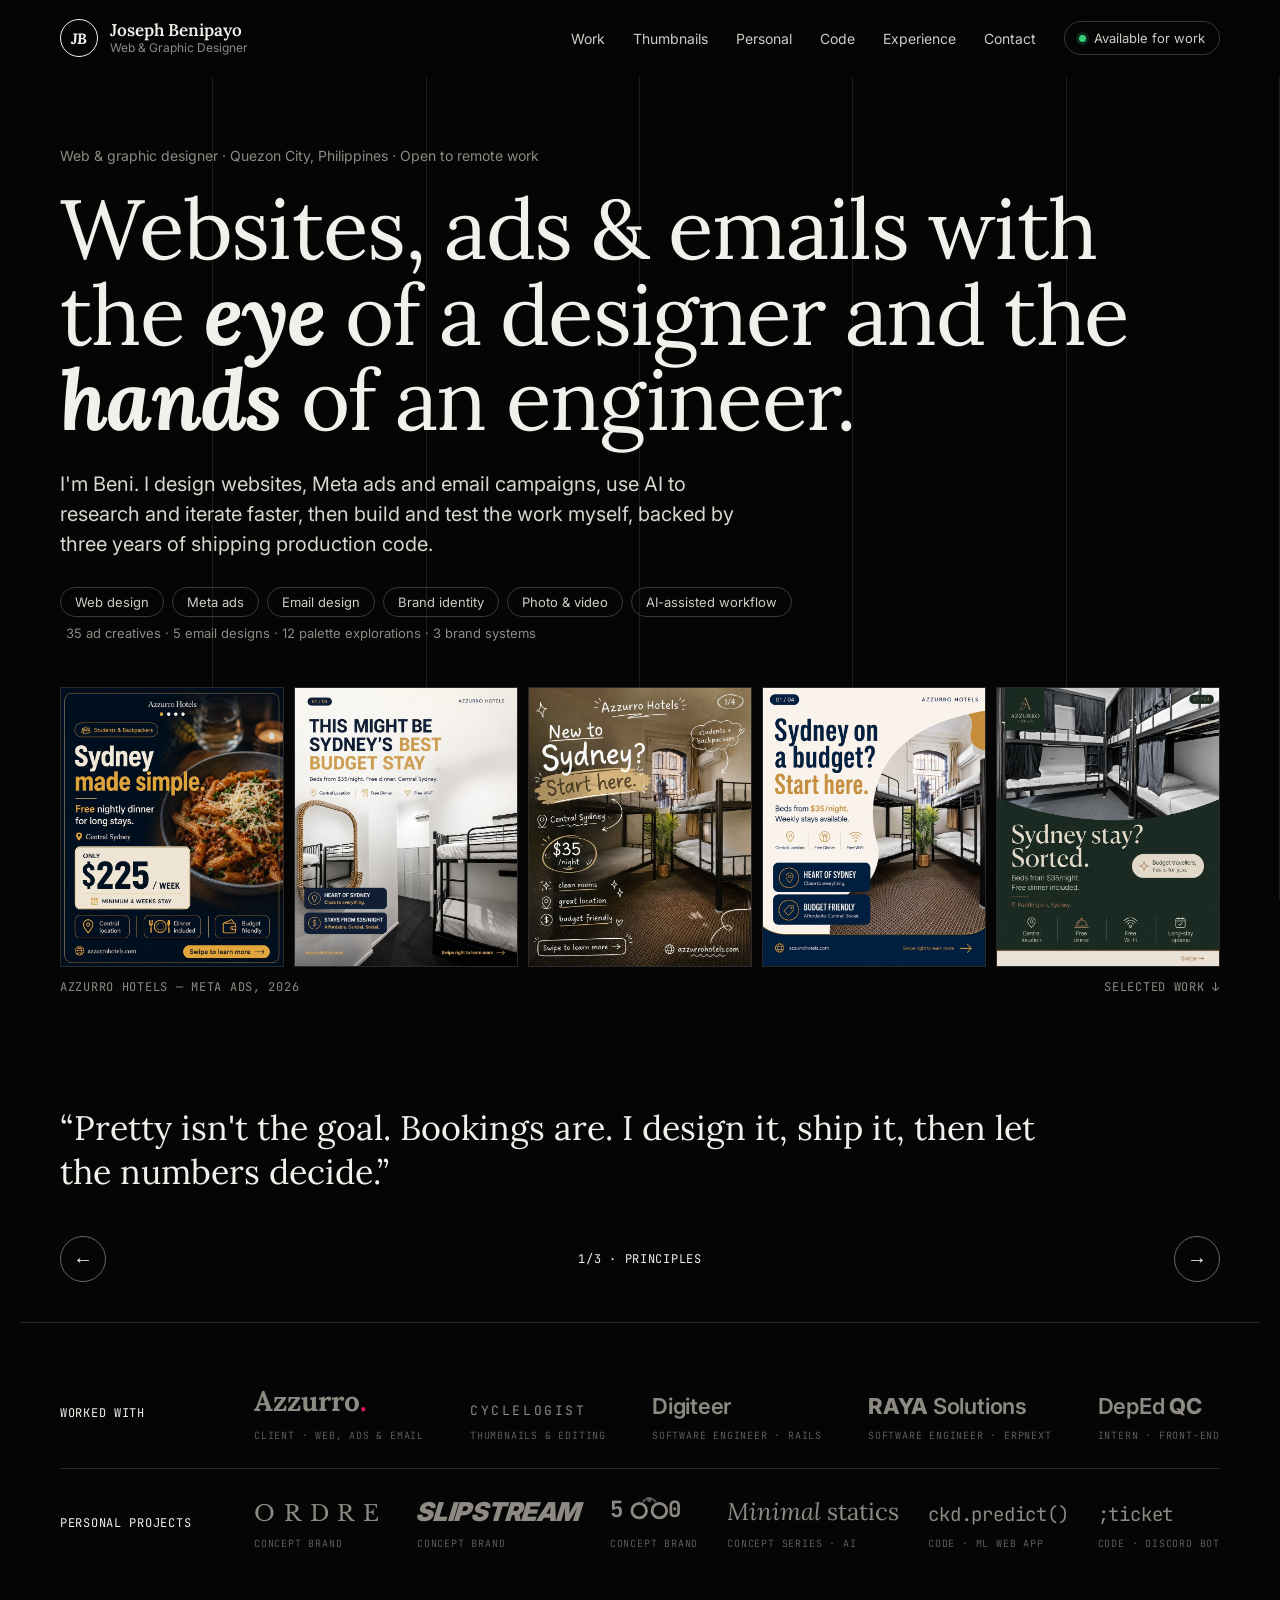
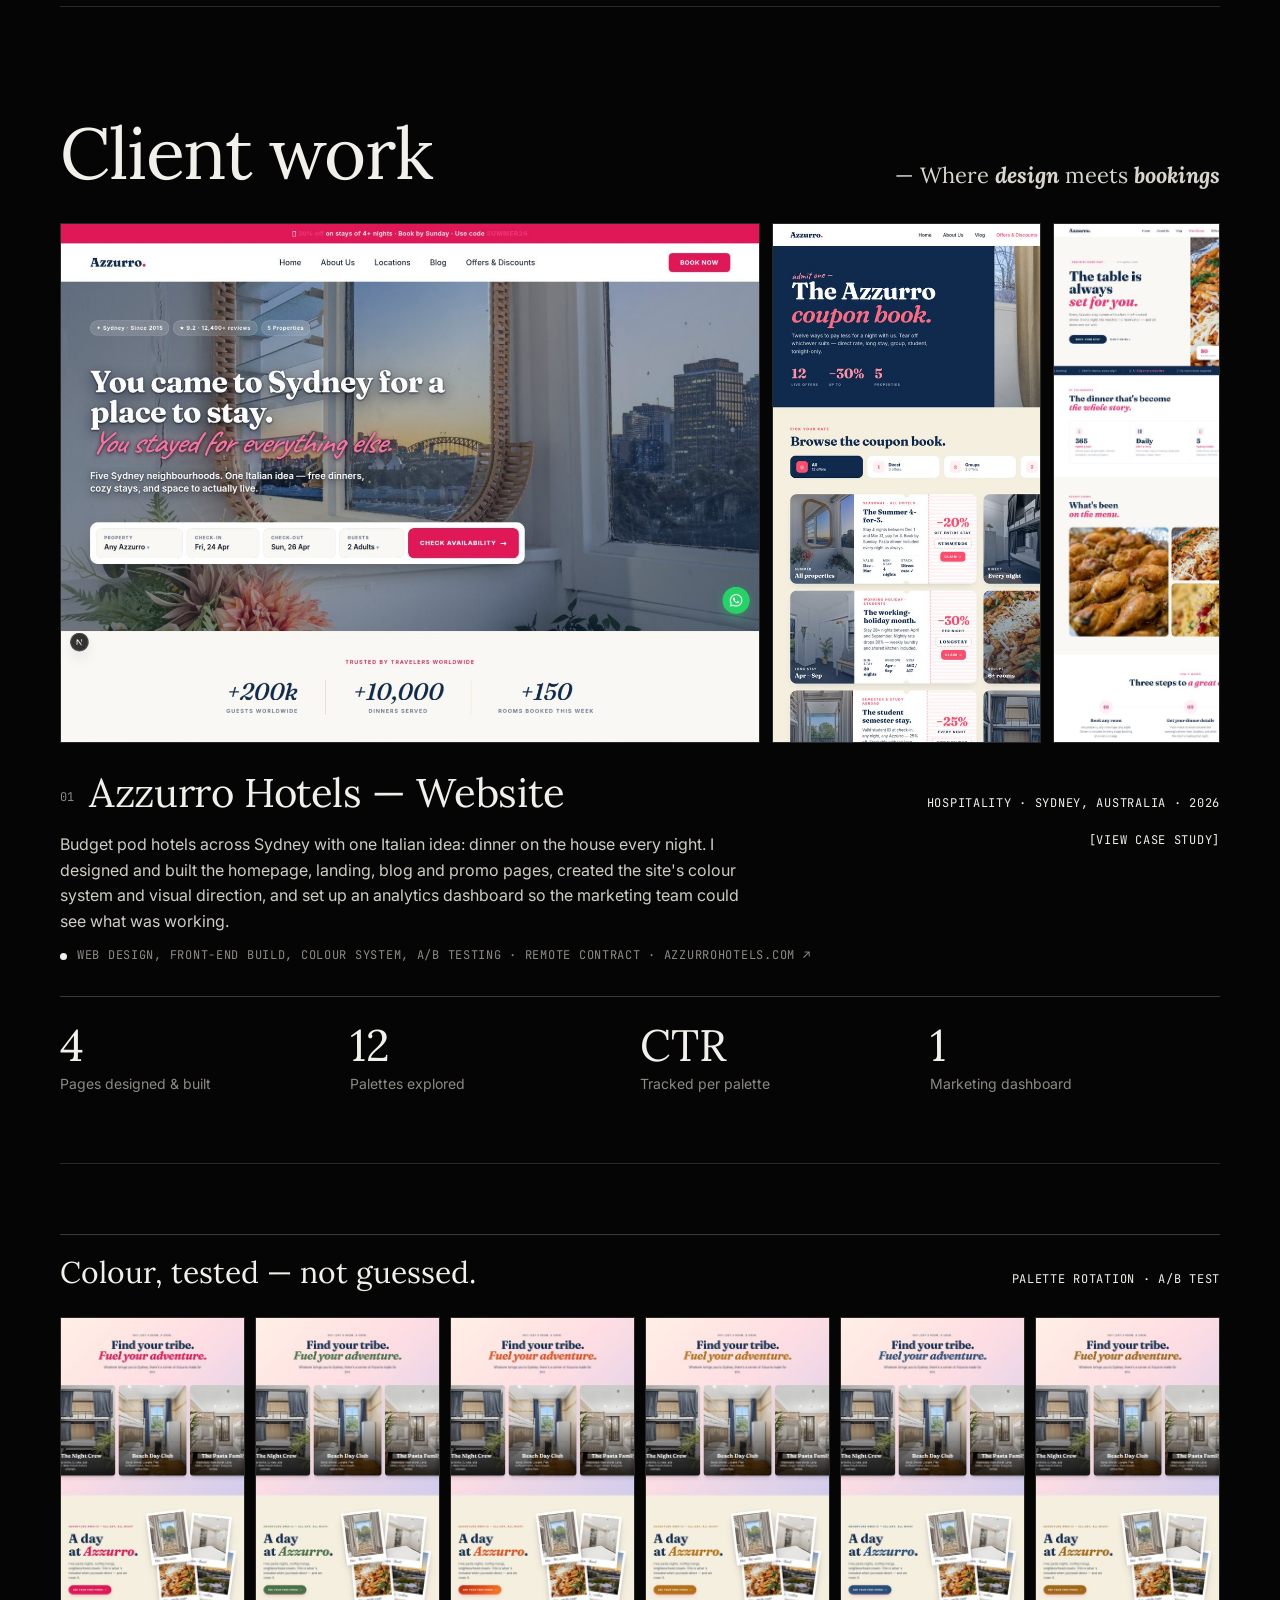
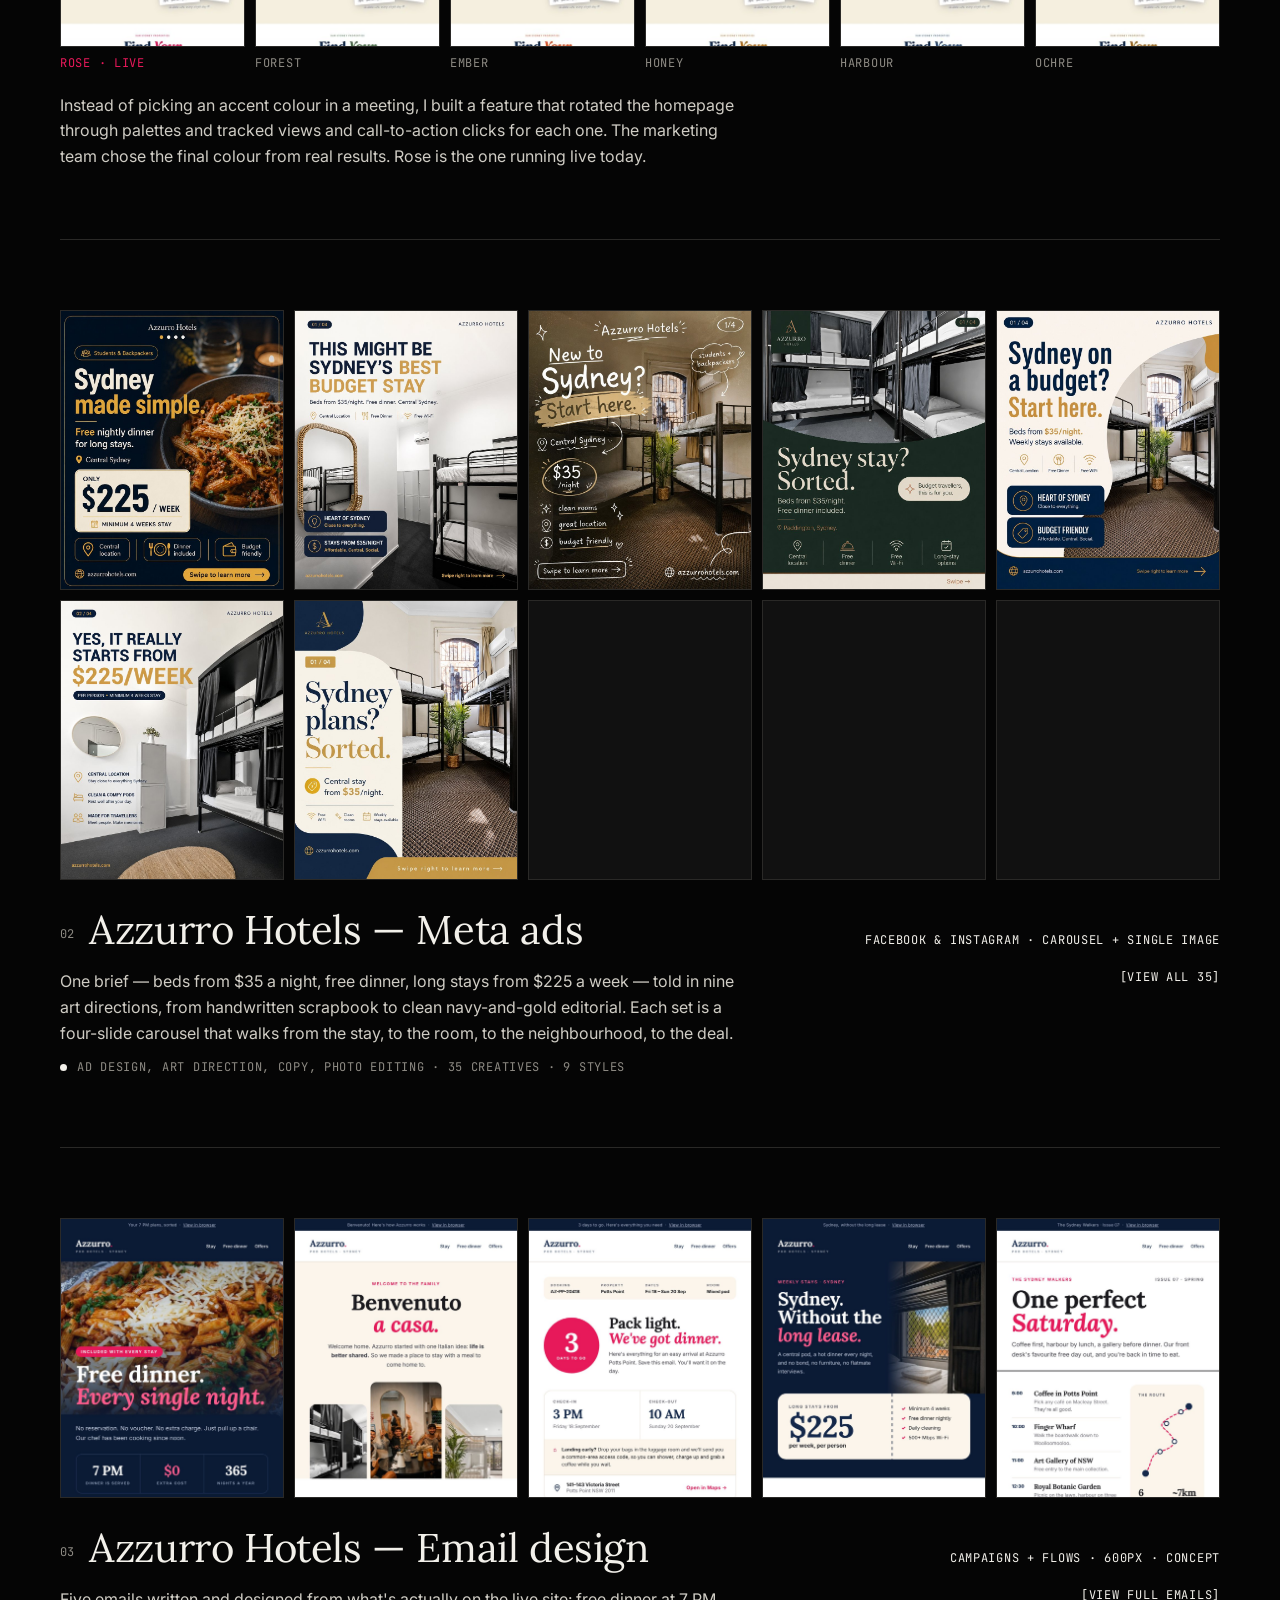
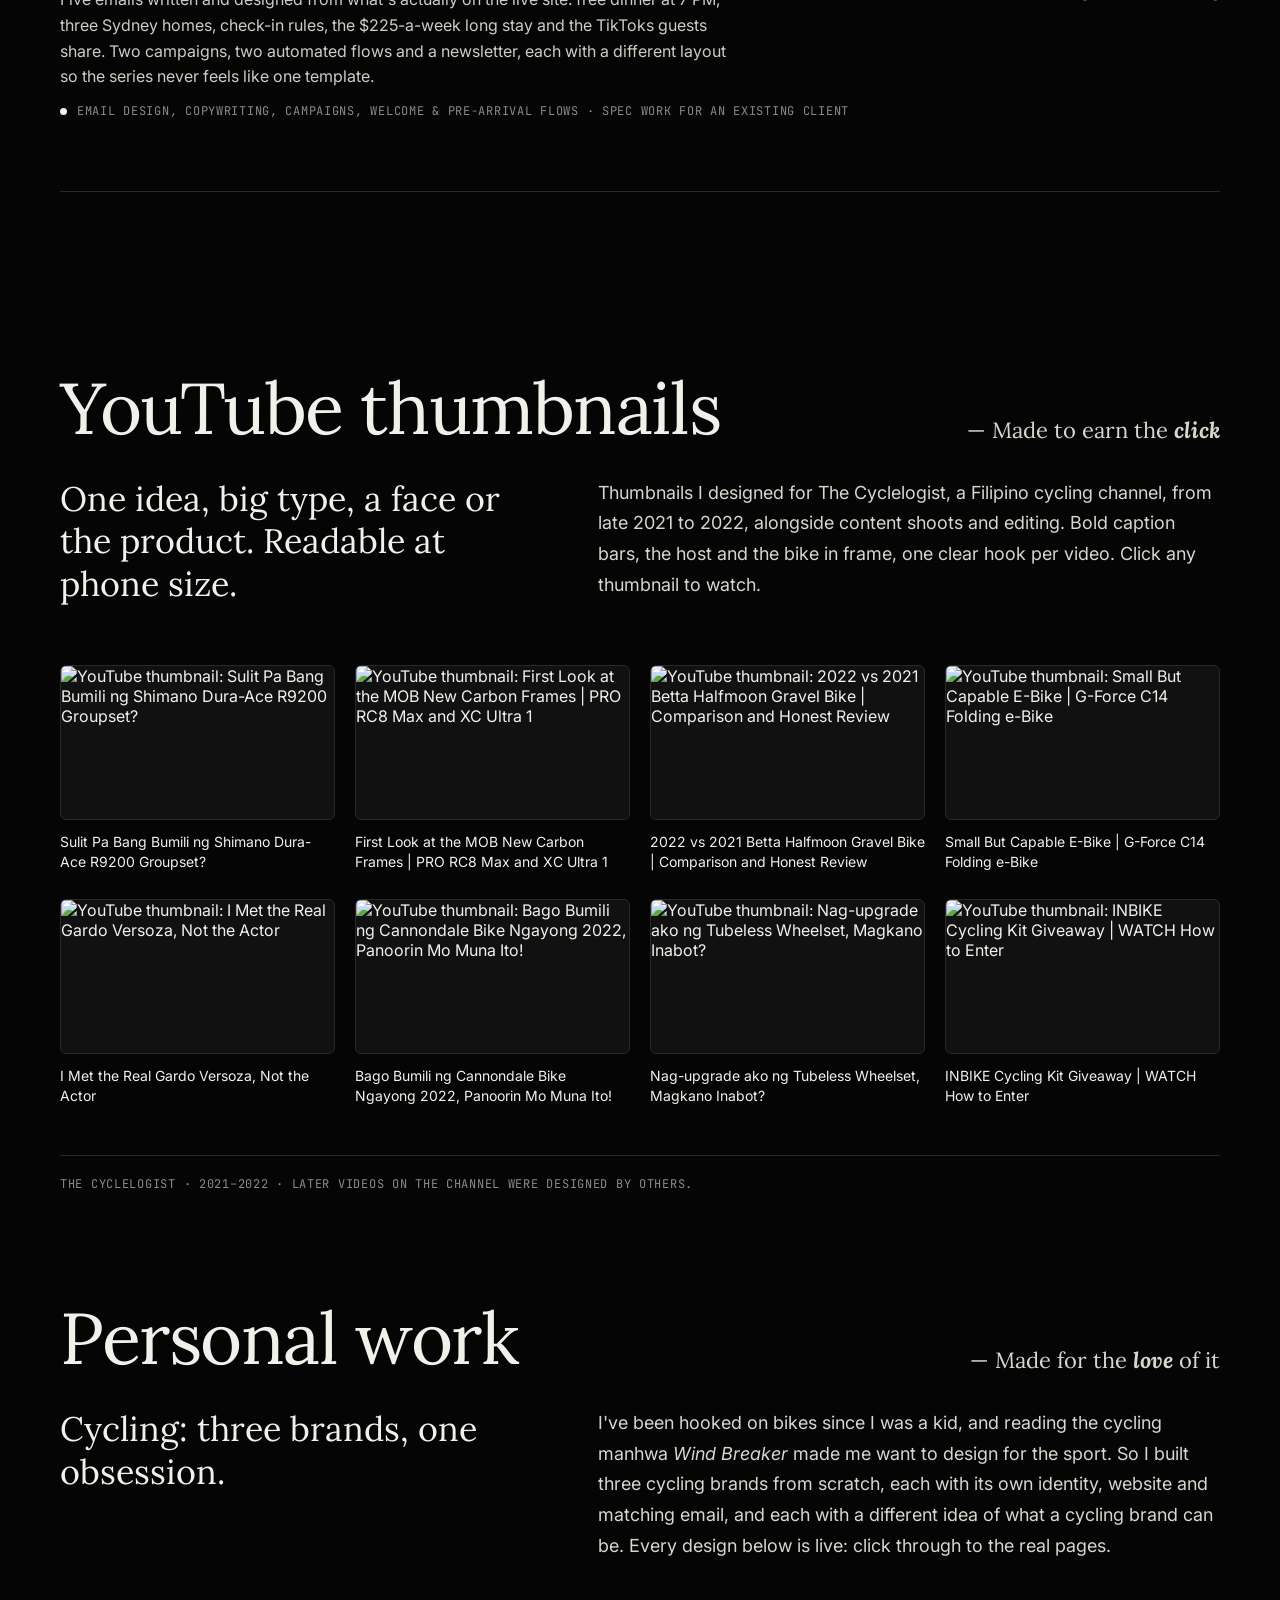
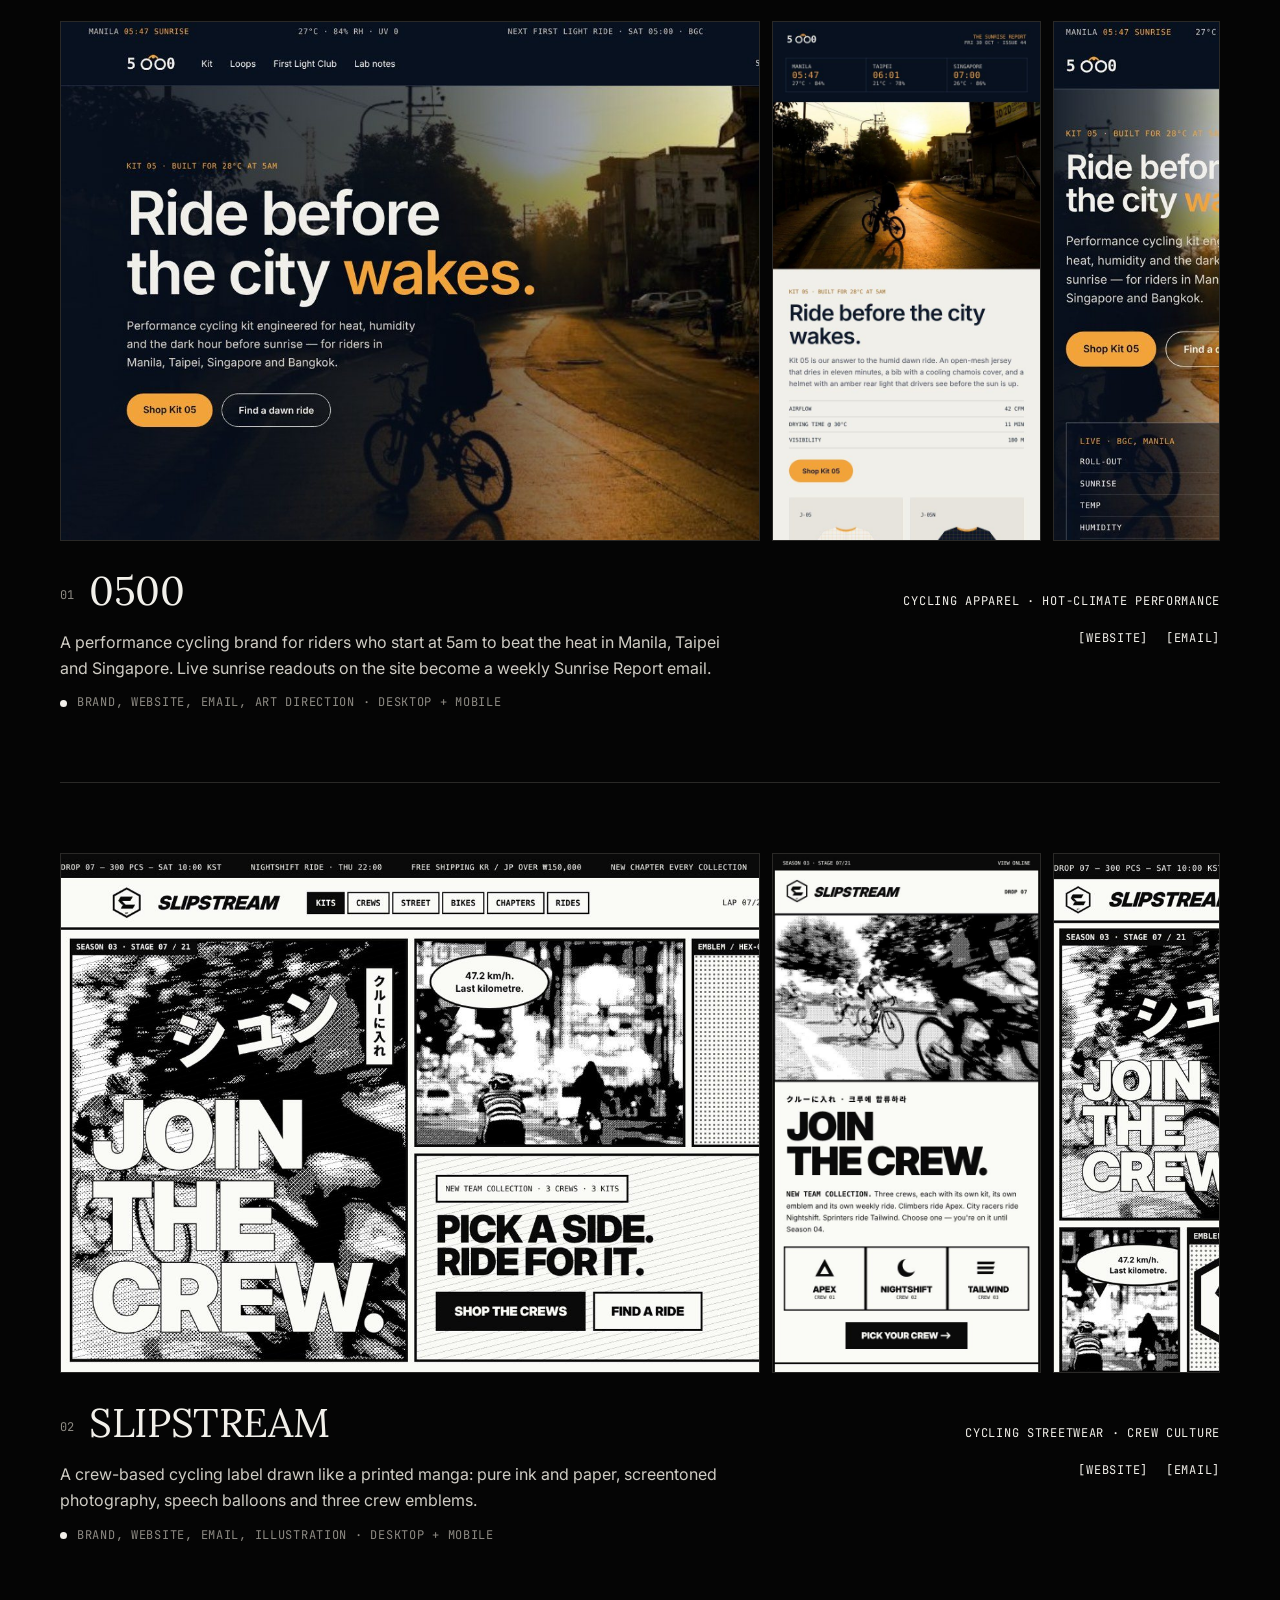
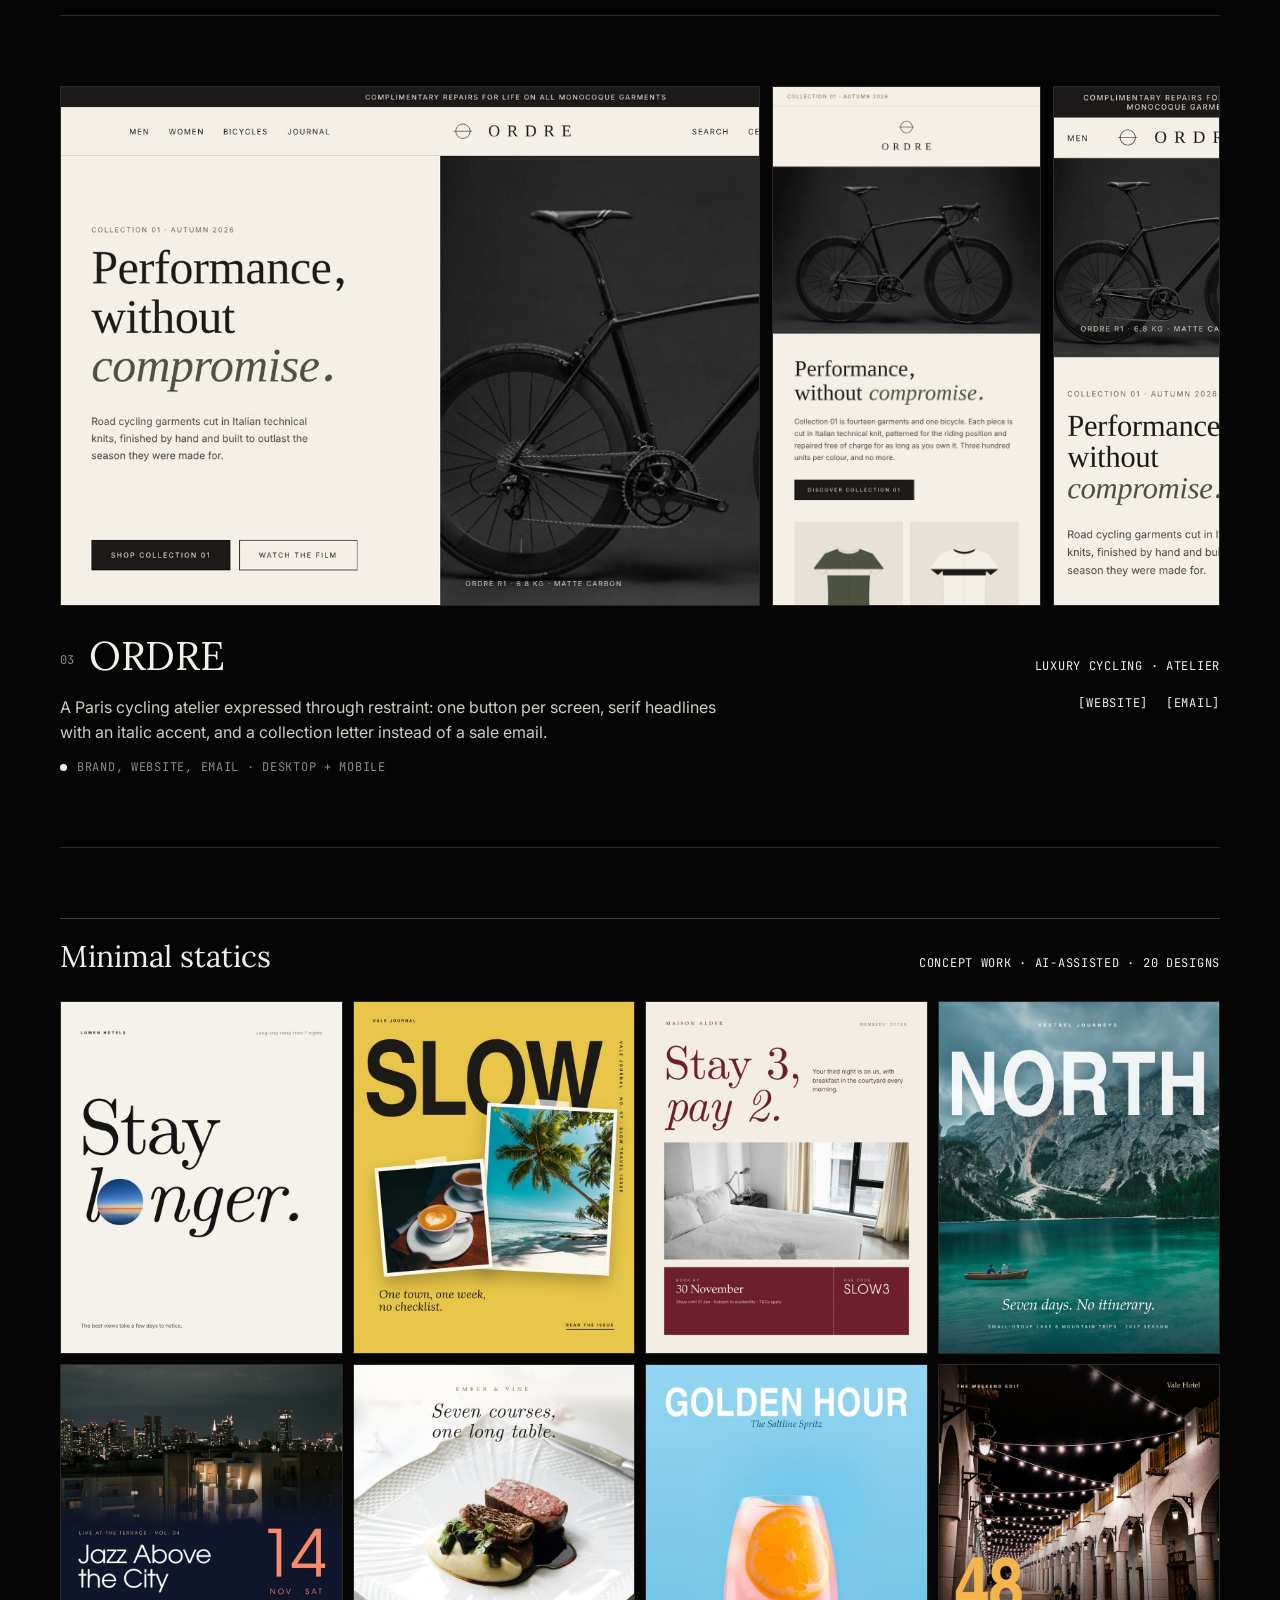
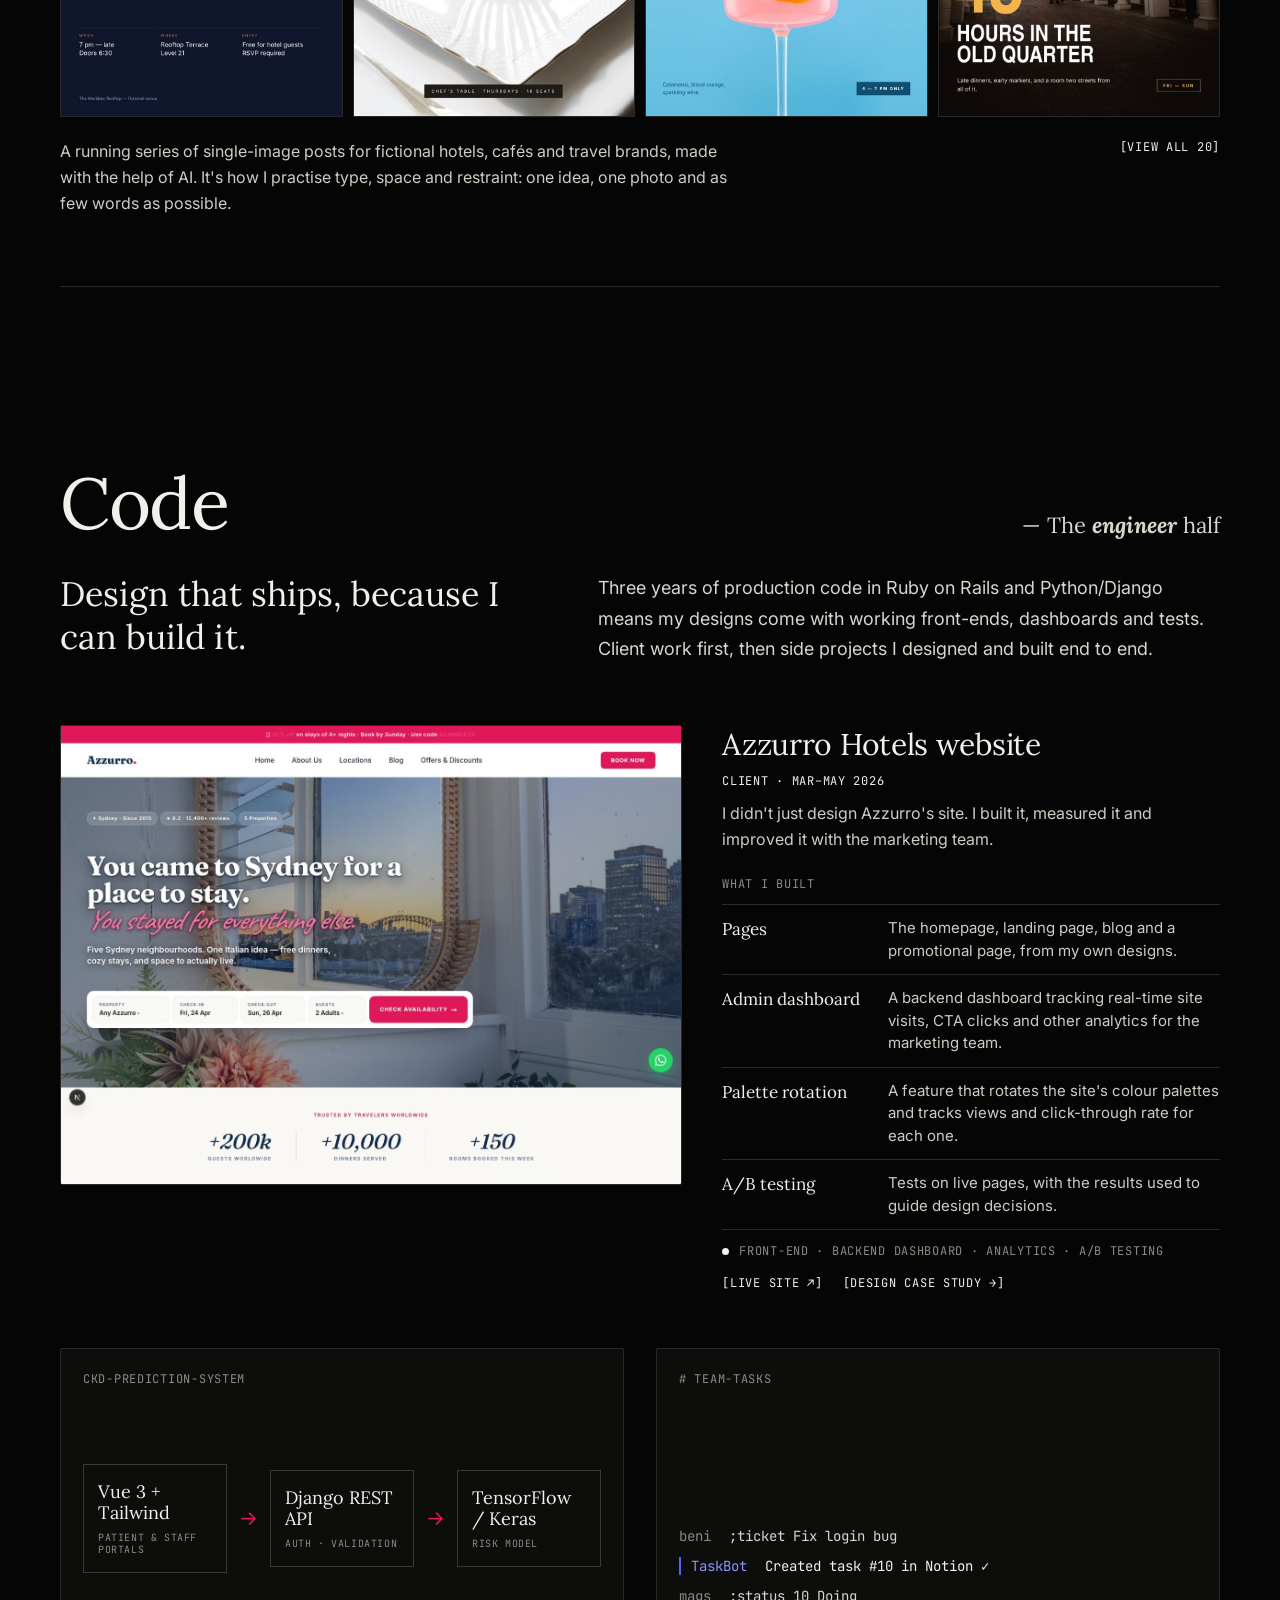
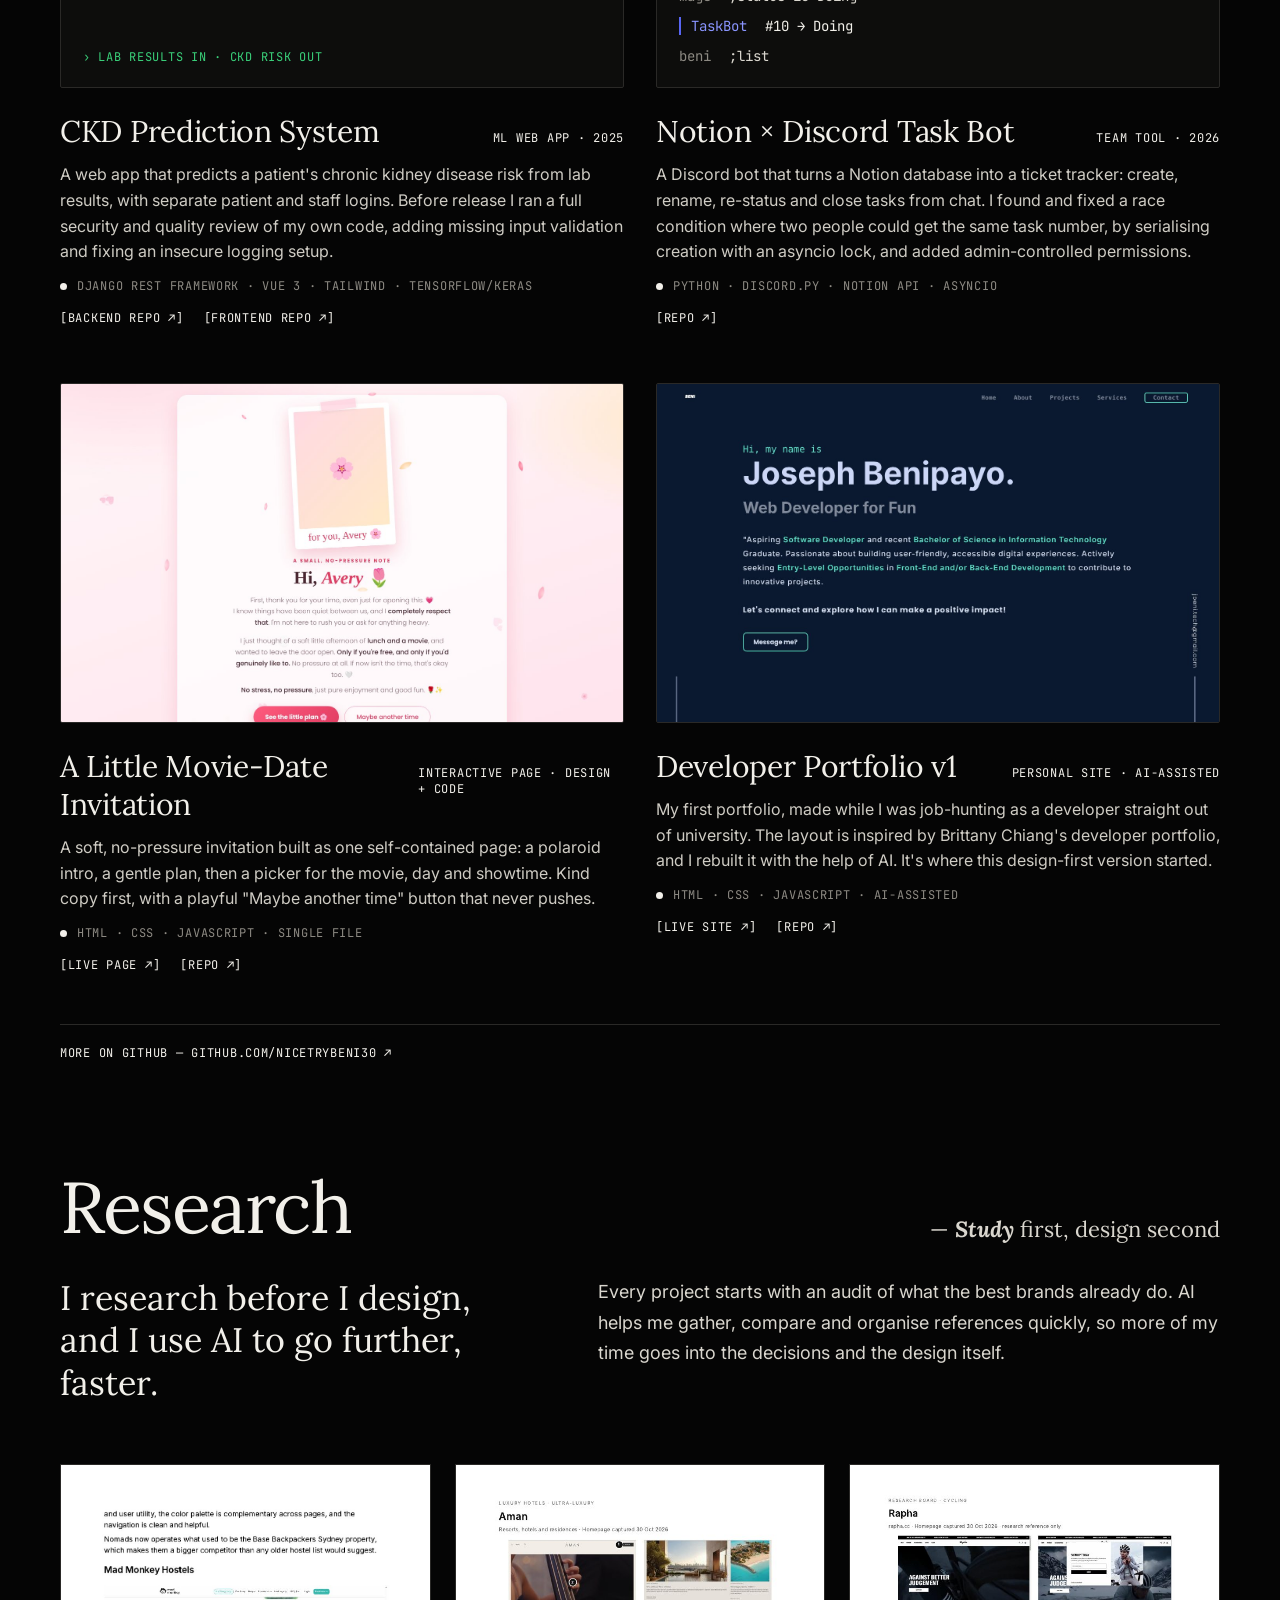
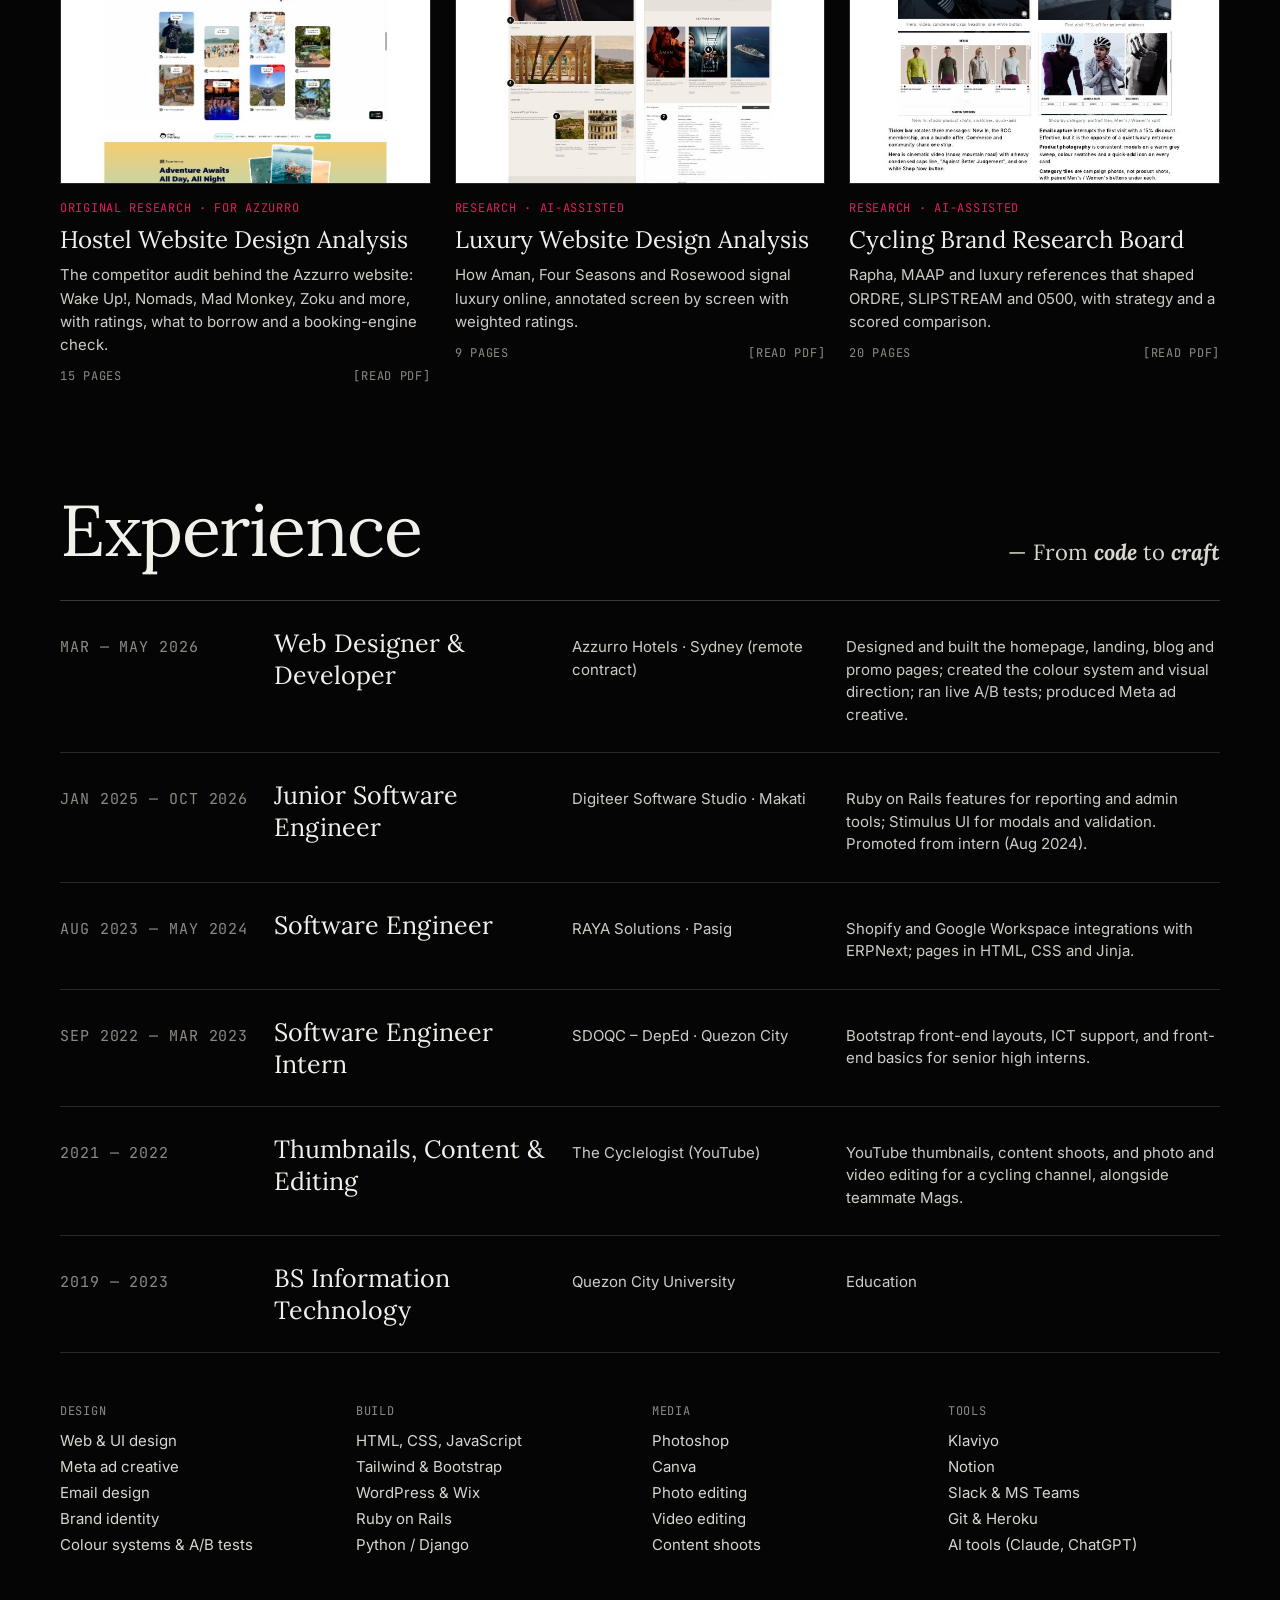
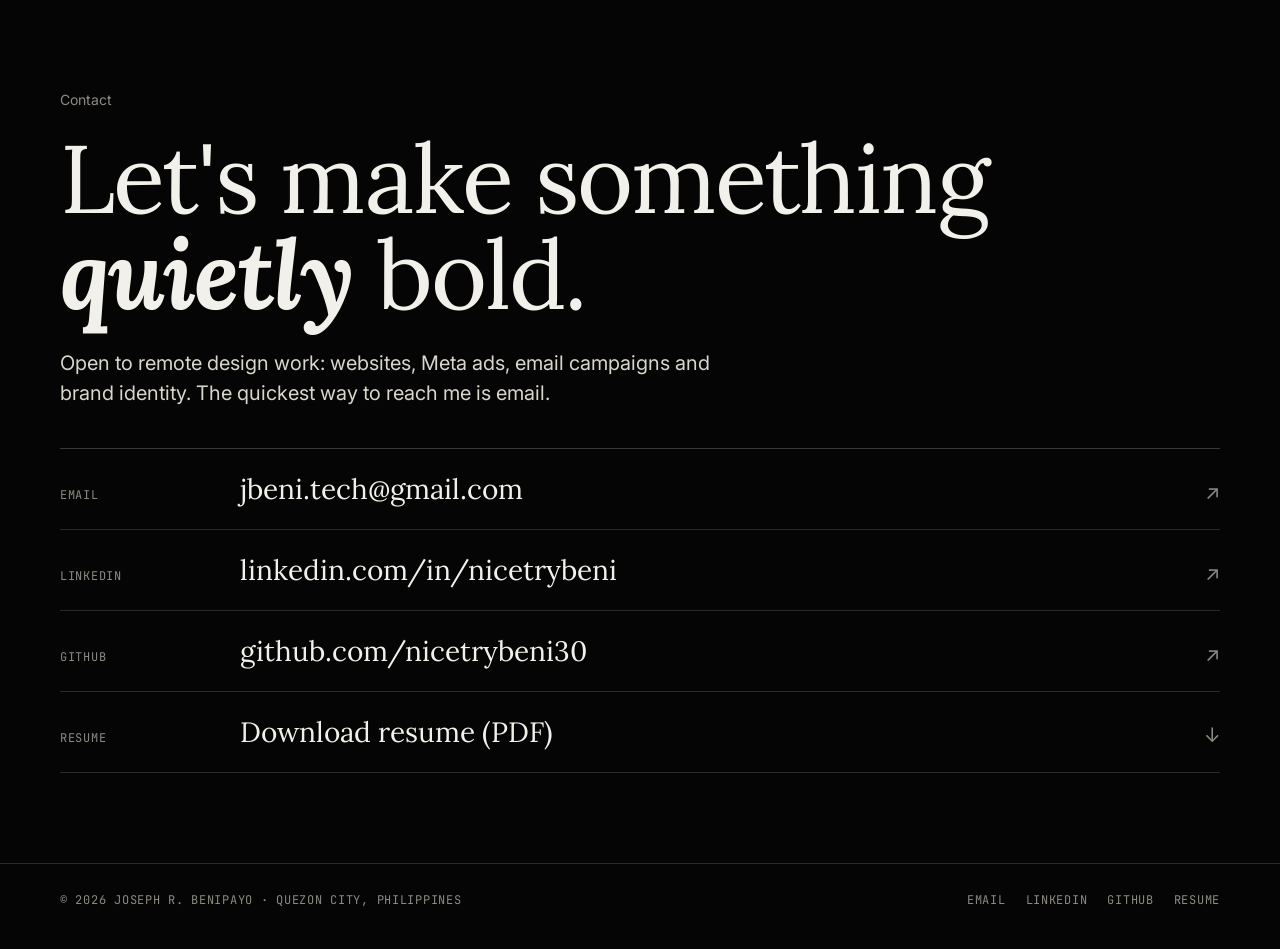
==== commit 80186963: "Add Azzurro email design: homepage project 03 and case study section Co-Authored-By: Claude Opus 5.5" ====
--- a/index.html
+++ b/index.html
@@ -11,7 +11,7 @@
 <meta name="theme-color" content="#050505">
 <link rel="icon" href="assets/img/favicon.svg" type="image/svg+xml">
 <link rel="preconnect" href="https://fonts.googleapis.com"><link rel="preconnect" href="https://fonts.gstatic.com" crossorigin><link href="https://fonts.googleapis.com/css2?family=Inter:wght@400;500;600;700;900&family=Lora:ital,wght@0,400;0,600;0,700;1,400;1,700&family=Libre+Baskerville&family=JetBrains+Mono:wght@400;700&display=swap" rel="stylesheet">
-<link rel="stylesheet" href="assets/css/styles.css?v=8">
+<link rel="stylesheet" href="assets/css/styles.css?v=9">
 </head>
 <body>
 <a class="skip" href="#main">Skip to content</a>
@@ -24,7 +24,7 @@
 <section class="wrap hero"><div class="kicker">Web &amp; graphic designer · Quezon City, Philippines · Open to remote work</div>
 <h1>Websites, ads &amp; emails with the <em class="b">eye</em> of a designer and the <em class="b">hands</em> of an engineer.</h1>
 <p class="lead">I'm Beni. I design websites, Meta ads and email campaigns, use AI to research and iterate faster, then build and test the work myself, backed by three years of shipping production code.</p>
-<div class="pills"><span>Web design</span><span>Meta ads</span><span>Email design</span><span>Brand identity</span><span>Photo &amp; video</span><span>AI-assisted workflow</span><small>35 ad creatives · 12 palette explorations · 3 brand systems</small></div>
+<div class="pills"><span>Web design</span><span>Meta ads</span><span>Email design</span><span>Brand identity</span><span>Photo &amp; video</span><span>AI-assisted workflow</span><small>35 ad creatives · 5 email designs · 12 palette explorations · 3 brand systems</small></div>
 <a class="strip5" href="work/azzurro.html" aria-label="See the Azzurro Hotels case study"><div class="frame r45"><img src="assets/img/azzurro/ads/night-01.jpg" alt="Azzurro Hotels Meta ad — Night navy carousel" loading="lazy" decoding="async"></div><div class="frame r45"><img src="assets/img/azzurro/ads/white-01.jpg" alt="Azzurro Hotels Meta ad — Bright white editorial" loading="lazy" decoding="async"></div><div class="frame r45"><img src="assets/img/azzurro/ads/sepia-01.jpg" alt="Azzurro Hotels Meta ad — Handwritten doodle" loading="lazy" decoding="async"></div><div class="frame r45"><img src="assets/img/azzurro/ads/navy2-01.jpg" alt="Azzurro Hotels Meta ad — Navy and gold" loading="lazy" decoding="async"></div><div class="frame r45"><img src="assets/img/azzurro/ads/green-01.jpg" alt="Azzurro Hotels Meta ad — Forest green and copper" loading="lazy" decoding="async"></div></a>
 <div class="cap mono"><span>Azzurro Hotels — Meta ads, 2026</span><a class="link" href="#work">Selected work ↓</a></div></section>
 
@@ -33,7 +33,7 @@
 
 <div class="wrap"><div class="logos-wrap">
 <div class="lrow lrow-p"><div class="mono logos-label">Worked with</div><div class="logos">
-<a class="lg" href="#work"><span class="lg-azzurro">Azzurro<b>.</b></span><small class="mono">Client · Web &amp; Meta ads</small></a>
+<a class="lg" href="#work"><span class="lg-azzurro">Azzurro<b>.</b></span><small class="mono">Client · Web, ads &amp; email</small></a>
 <a class="lg" href="#thumbnails"><span class="lg-mono">CYCLELOGIST</span><small class="mono">Thumbnails &amp; editing</small></a>
 <a class="lg" href="https://www.digiteer.digital/" target="_blank" rel="noopener"><span class="lg-sans">Digiteer</span><small class="mono">Software engineer · Rails</small></a>
 <a class="lg" href="https://rayasolutions.info/" target="_blank" rel="noopener"><span class="lg-sans"><b>RAYA</b> Solutions</span><small class="mono">Software engineer · ERPNext</small></a>
@@ -64,13 +64,18 @@
 <article class="proj reveal"><div class="ads"><div class="frame r45"><img src="assets/img/azzurro/ads/night-01.jpg" alt="Azzurro Hotels Meta ad" loading="lazy" decoding="async"></div><div class="frame r45"><img src="assets/img/azzurro/ads/white-01.jpg" alt="Azzurro Hotels Meta ad" loading="lazy" decoding="async"></div><div class="frame r45"><img src="assets/img/azzurro/ads/sepia-01.jpg" alt="Azzurro Hotels Meta ad" loading="lazy" decoding="async"></div><div class="frame r45"><img src="assets/img/azzurro/ads/green-01.jpg" alt="Azzurro Hotels Meta ad" loading="lazy" decoding="async"></div><div class="frame r45"><img src="assets/img/azzurro/ads/navy2-01.jpg" alt="Azzurro Hotels Meta ad" loading="lazy" decoding="async"></div><div class="frame r45"><img src="assets/img/azzurro/ads/white-02.jpg" alt="Azzurro Hotels Meta ad" loading="lazy" decoding="async"></div><div class="frame r45"><img src="assets/img/azzurro/ads/navy-01.jpg" alt="Azzurro Hotels Meta ad" loading="lazy" decoding="async"></div><div class="frame r45"><img src="assets/img/azzurro/ads/olive-01.jpg" alt="Azzurro Hotels Meta ad" loading="lazy" decoding="async"></div><div class="frame r45"><img src="assets/img/azzurro/ads/navy2-02.jpg" alt="Azzurro Hotels Meta ad" loading="lazy" decoding="async"></div><div class="frame r45"><img src="assets/img/azzurro/ads/night-02.jpg" alt="Azzurro Hotels Meta ad" loading="lazy" decoding="async"></div></div>
 <div class="ptitle"><h3><small>02</small>Azzurro Hotels — Meta ads</h3><span class="mono">Facebook &amp; Instagram · Carousel + single image</span></div>
 <div class="pmeta"><p>One brief — beds from $35 a night, free dinner, long stays from $225 a week — told in nine art directions, from handwritten scrapbook to clean navy-and-gold editorial. Each set is a four-slide carousel that walks from the stay, to the room, to the neighbourhood, to the deal.</p><a class="mono link" href="work/azzurro.html#ads">[View all 35]</a></div>
-<div class="mono tags"><b></b>Ad design, Art direction, Copy, Photo editing · 35 creatives · 9 styles</div></article></section>
+<div class="mono tags"><b></b>Ad design, Art direction, Copy, Photo editing · 35 creatives · 9 styles</div></article>
+
+<article class="proj reveal" id="email"><div class="ads"><a class="frame r45" href="work/azzurro.html#email" aria-label="Free dinner email"><img src="assets/img/azzurro/email/01-free-dinner-top.jpg" alt="Azzurro Free dinner email — Campaign" loading="lazy" style="object-position:top"></a><a class="frame r45" href="work/azzurro.html#email" aria-label="Welcome email"><img src="assets/img/azzurro/email/02-welcome-top.jpg" alt="Azzurro Welcome email — Flow · email 1" loading="lazy" style="object-position:top"></a><a class="frame r45" href="work/azzurro.html#email" aria-label="Pre-arrival email"><img src="assets/img/azzurro/email/03-pre-arrival-top.jpg" alt="Azzurro Pre-arrival email — Flow · transactional" loading="lazy" style="object-position:top"></a><a class="frame r45" href="work/azzurro.html#email" aria-label="Long stays email"><img src="assets/img/azzurro/email/04-long-stay-top.jpg" alt="Azzurro Long stays email — Campaign" loading="lazy" style="object-position:top"></a><a class="frame r45" href="work/azzurro.html#email" aria-label="Sydney guide email"><img src="assets/img/azzurro/email/05-sydney-guide-top.jpg" alt="Azzurro Sydney guide email — Newsletter" loading="lazy" style="object-position:top"></a></div>
+<div class="ptitle"><h3><small>03</small>Azzurro Hotels — Email design</h3><span class="mono">Campaigns + flows · 600px · Concept</span></div>
+<div class="pmeta"><p>Five emails written and designed from what's actually on the live site: free dinner at 7&nbsp;PM, three Sydney homes, check-in rules, the $225-a-week long stay and the TikToks guests share. Two campaigns, two automated flows and a newsletter, each with a different layout so the series never feels like one template.</p><a class="mono link" href="work/azzurro.html#email">[View full emails]</a></div>
+<div class="mono tags"><b></b>Email design, Copywriting, Campaigns, Welcome &amp; pre-arrival flows · Spec work for an existing client</div></article></section>
 
 <section class="wrap"><div class="sec-head" id="thumbnails"><h2>YouTube thumbnails</h2><p>— Made to earn the <em class="b">click</em></p></div>
 <div class="story reveal"><p class="big">One idea, big type, a face or the product. Readable at phone size.</p><p>Thumbnails I designed for The Cyclelogist, a Filipino cycling channel, from late 2021 to 2022, alongside content shoots and editing. Bold caption bars, the host and the bike in frame, one clear hook per video. Click any thumbnail to watch.</p></div>
 <div class="yt-grid reveal">
-<a class="yt" href="https://www.youtube.com/watch?v=8Sm-mpb9KB8" target="_blank" rel="noopener"><div class="frame"><img src="https://i.ytimg.com/vi/7Sm-mpb9KB8/maxresdefault.jpg" alt="YouTube thumbnail: Sulit Pa Bang Bumili ng Shimano Dura-Ace R9200 Groupset?" loading="lazy"></div><span class="yt-t">Sulit Pa Bang Bumili ng Shimano Dura-Ace R9200 Groupset?</span></a>
-<a class="yt" href="https://www.youtube.com/watch?v=8Cb-JjENRBc" target="_blank" rel="noopener"><div class="frame"><img src="https://i.ytimg.com/vi/7Cb-JjENRBc/maxresdefault.jpg" alt="YouTube thumbnail: First Look at the MOB New Carbon Frames | PRO RC8 Max and XC Ultra 1" loading="lazy"></div><span class="yt-t">First Look at the MOB New Carbon Frames | PRO RC8 Max and XC Ultra 1</span></a>
+<a class="yt" href="https://www.youtube.com/watch?v=9Sm-mpb9KB8" target="_blank" rel="noopener"><div class="frame"><img src="https://i.ytimg.com/vi/7Sm-mpb9KB8/maxresdefault.jpg" alt="YouTube thumbnail: Sulit Pa Bang Bumili ng Shimano Dura-Ace R9200 Groupset?" loading="lazy"></div><span class="yt-t">Sulit Pa Bang Bumili ng Shimano Dura-Ace R9200 Groupset?</span></a>
+<a class="yt" href="https://www.youtube.com/watch?v=9Cb-JjENRBc" target="_blank" rel="noopener"><div class="frame"><img src="https://i.ytimg.com/vi/7Cb-JjENRBc/maxresdefault.jpg" alt="YouTube thumbnail: First Look at the MOB New Carbon Frames | PRO RC8 Max and XC Ultra 1" loading="lazy"></div><span class="yt-t">First Look at the MOB New Carbon Frames | PRO RC8 Max and XC Ultra 1</span></a>
 <a class="yt" href="https://www.youtube.com/watch?v=WTfCibZeRCM" target="_blank" rel="noopener"><div class="frame"><img src="https://i.ytimg.com/vi/WTfCibZeRCM/maxresdefault.jpg" alt="YouTube thumbnail: 2022 vs 2021 Betta Halfmoon Gravel Bike | Comparison and Honest Review" loading="lazy"></div><span class="yt-t">2022 vs 2021 Betta Halfmoon Gravel Bike | Comparison and Honest Review</span></a>
 <a class="yt" href="https://www.youtube.com/watch?v=ryH3d_JVbEI" target="_blank" rel="noopener"><div class="frame"><img src="https://i.ytimg.com/vi/ryH3d_JVbEI/maxresdefault.jpg" alt="YouTube thumbnail: Small But Capable E-Bike | G-Force C14 Folding e-Bike" loading="lazy"></div><span class="yt-t">Small But Capable E-Bike | G-Force C14 Folding e-Bike</span></a>
 <a class="yt" href="https://www.youtube.com/watch?v=JqQGghjgE1k" target="_blank" rel="noopener"><div class="frame"><img src="https://i.ytimg.com/vi/JqQGghjgE1k/maxresdefault.jpg" alt="YouTube thumbnail: I Met the Real Gardo Versoza, Not the Actor" loading="lazy"></div><span class="yt-t">I Met the Real Gardo Versoza, Not the Actor</span></a>
@@ -177,6 +182,6 @@
 </div></section>
 </main>
 <footer><div class="wrap mono"><span>© <span id="year">2026</span> Joseph R. Benipayo · Quezon City, Philippines</span><span class="flinks"><a class="link" href="mailto:jbeni.tech@gmail.com">Email</a><a class="link" href="https://www.linkedin.com/in/nicetrybeni" target="_blank" rel="noopener">LinkedIn</a><a class="link" href="https://github.com/nicetrybeni30" target="_blank" rel="noopener">GitHub</a><a class="link" href="assets/docs/Joseph-Benipayo-Resume.pdf" target="_blank" rel="noopener">Resume</a></span></div></footer>
-<script src="assets/js/main.js?v=8" defer></script>
+<script src="assets/js/main.js?v=9" defer></script>
 </body>
 </html>
--- a/assets/css/styles.css
+++ b/assets/css/styles.css
@@ -251,3 +251,12 @@
   footer .wrap{flex-direction:column}
   .gal-head h1{font-size:44px} .grid4,.grid3{grid-template-columns:1fr 1fr} .tall{height:420px}
 }
+/* email design gallery */
+.gal-note{max-width:640px;color:var(--mute,#8a8a8a);margin:-10px 0 28px;line-height:1.6}
+.emails{display:grid;grid-template-columns:repeat(5,1fr);gap:14px;align-items:start}
+.emails figure{margin:0}
+.eframe{display:block;border:1px solid var(--rule);border-radius:6px;overflow:hidden;background:#fff}
+.eframe img{display:block;width:100%;height:auto;transition:opacity .3s}
+.eframe:hover img{opacity:.88}
+@media (max-width:1024px){.emails{grid-template-columns:repeat(3,1fr)}}
+@media (max-width:700px){.emails{grid-template-columns:1fr 1fr}}
